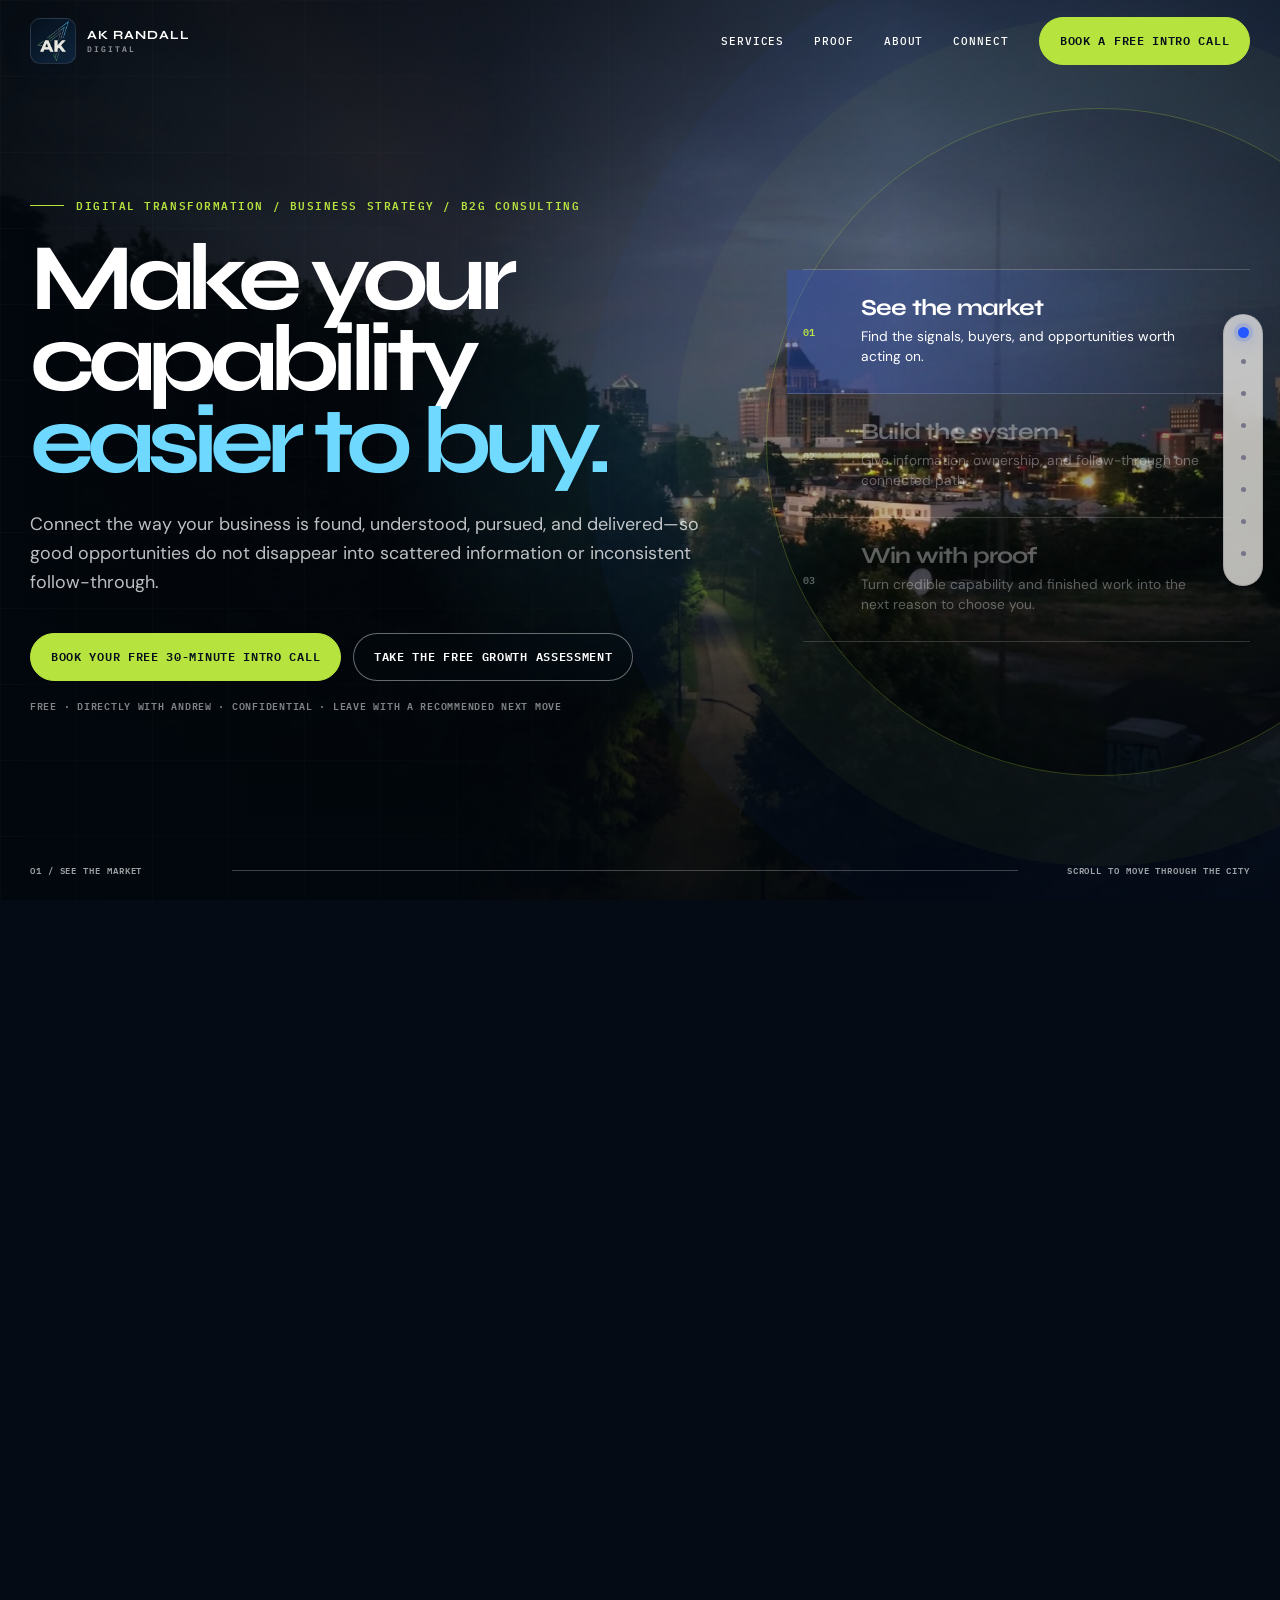
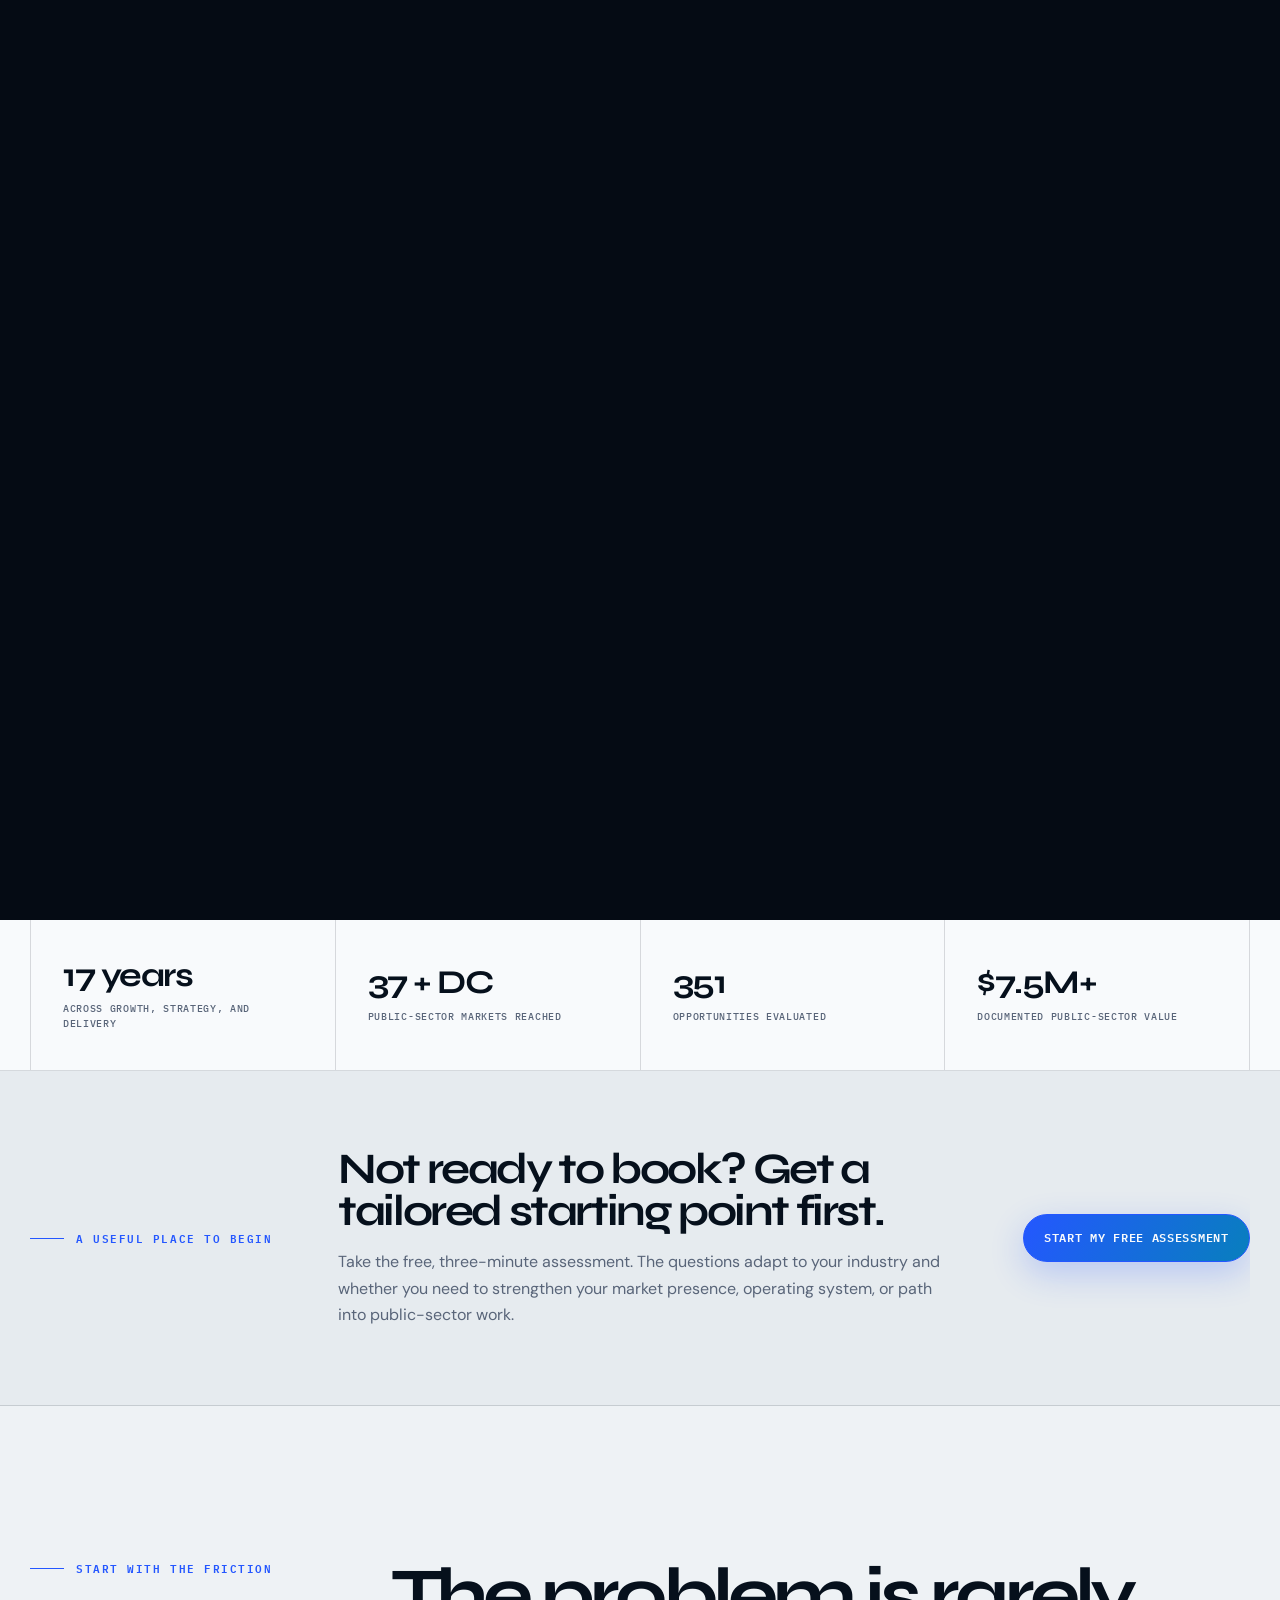
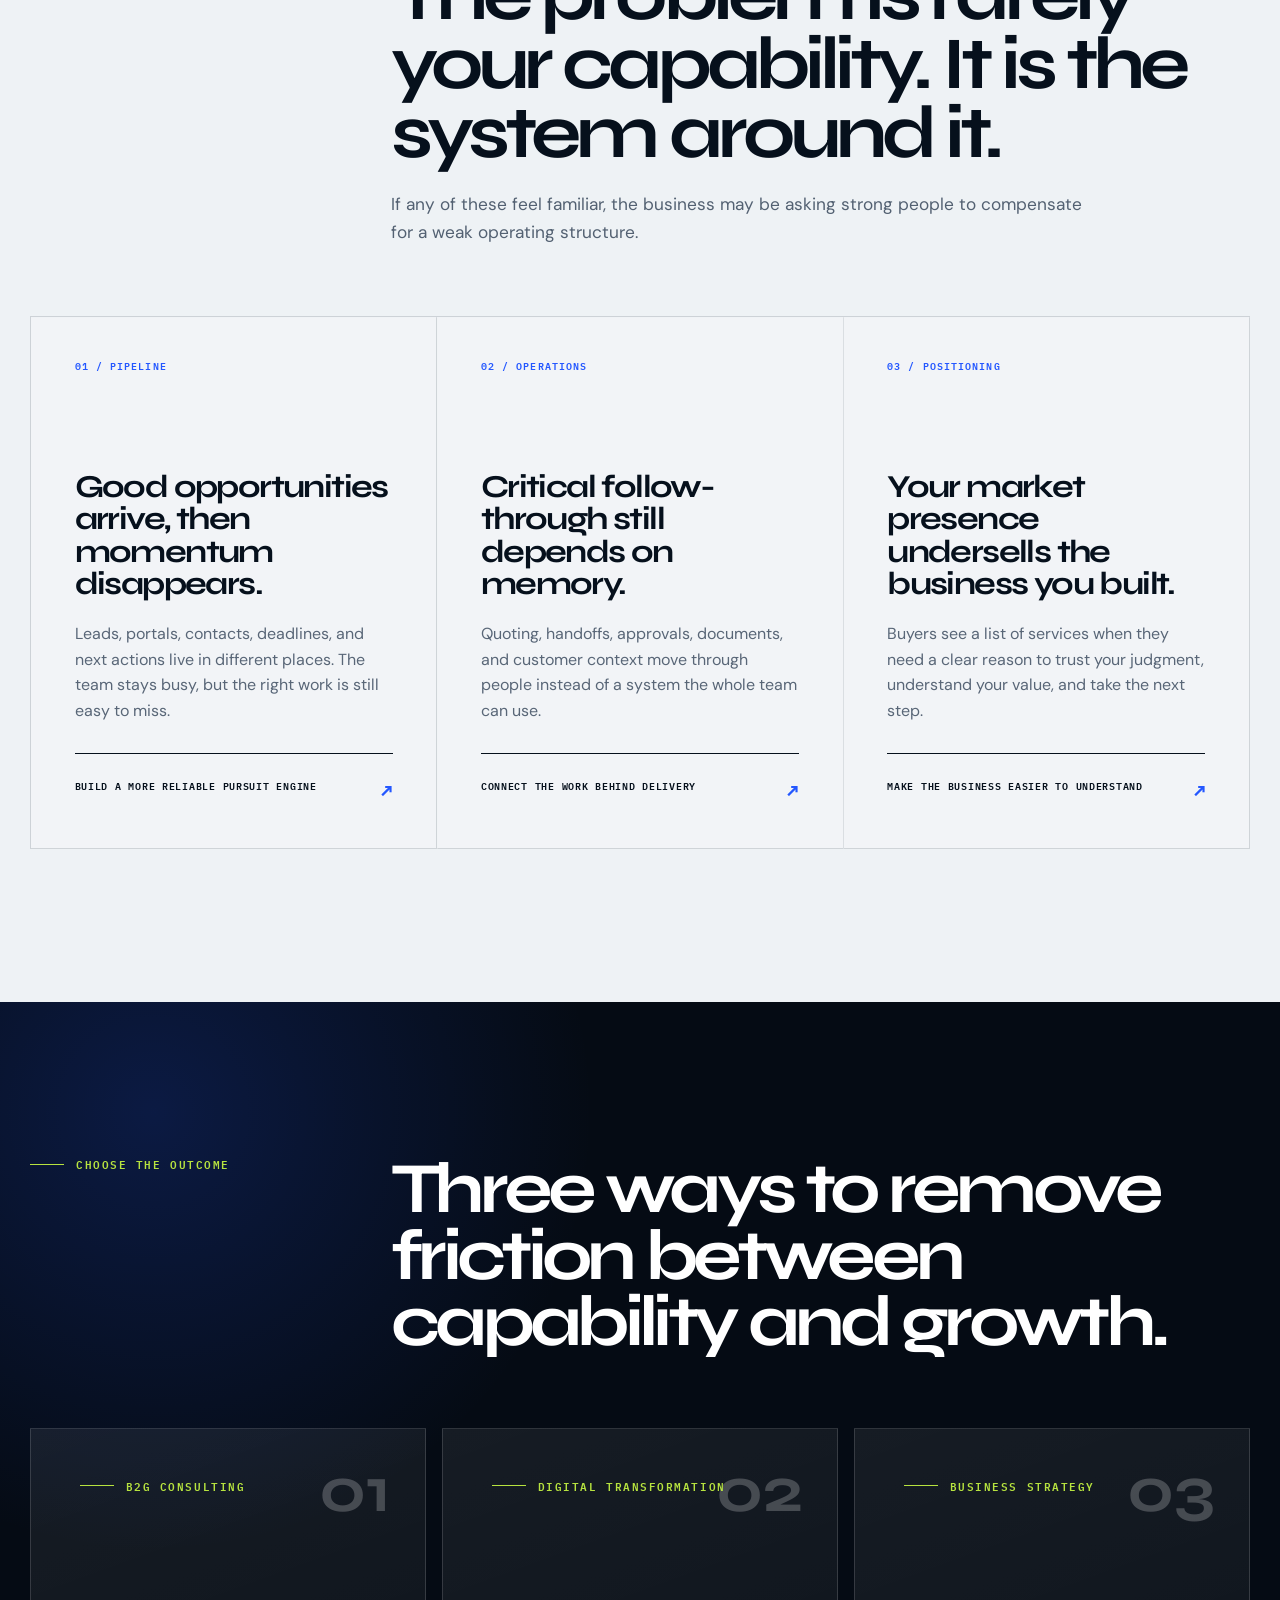
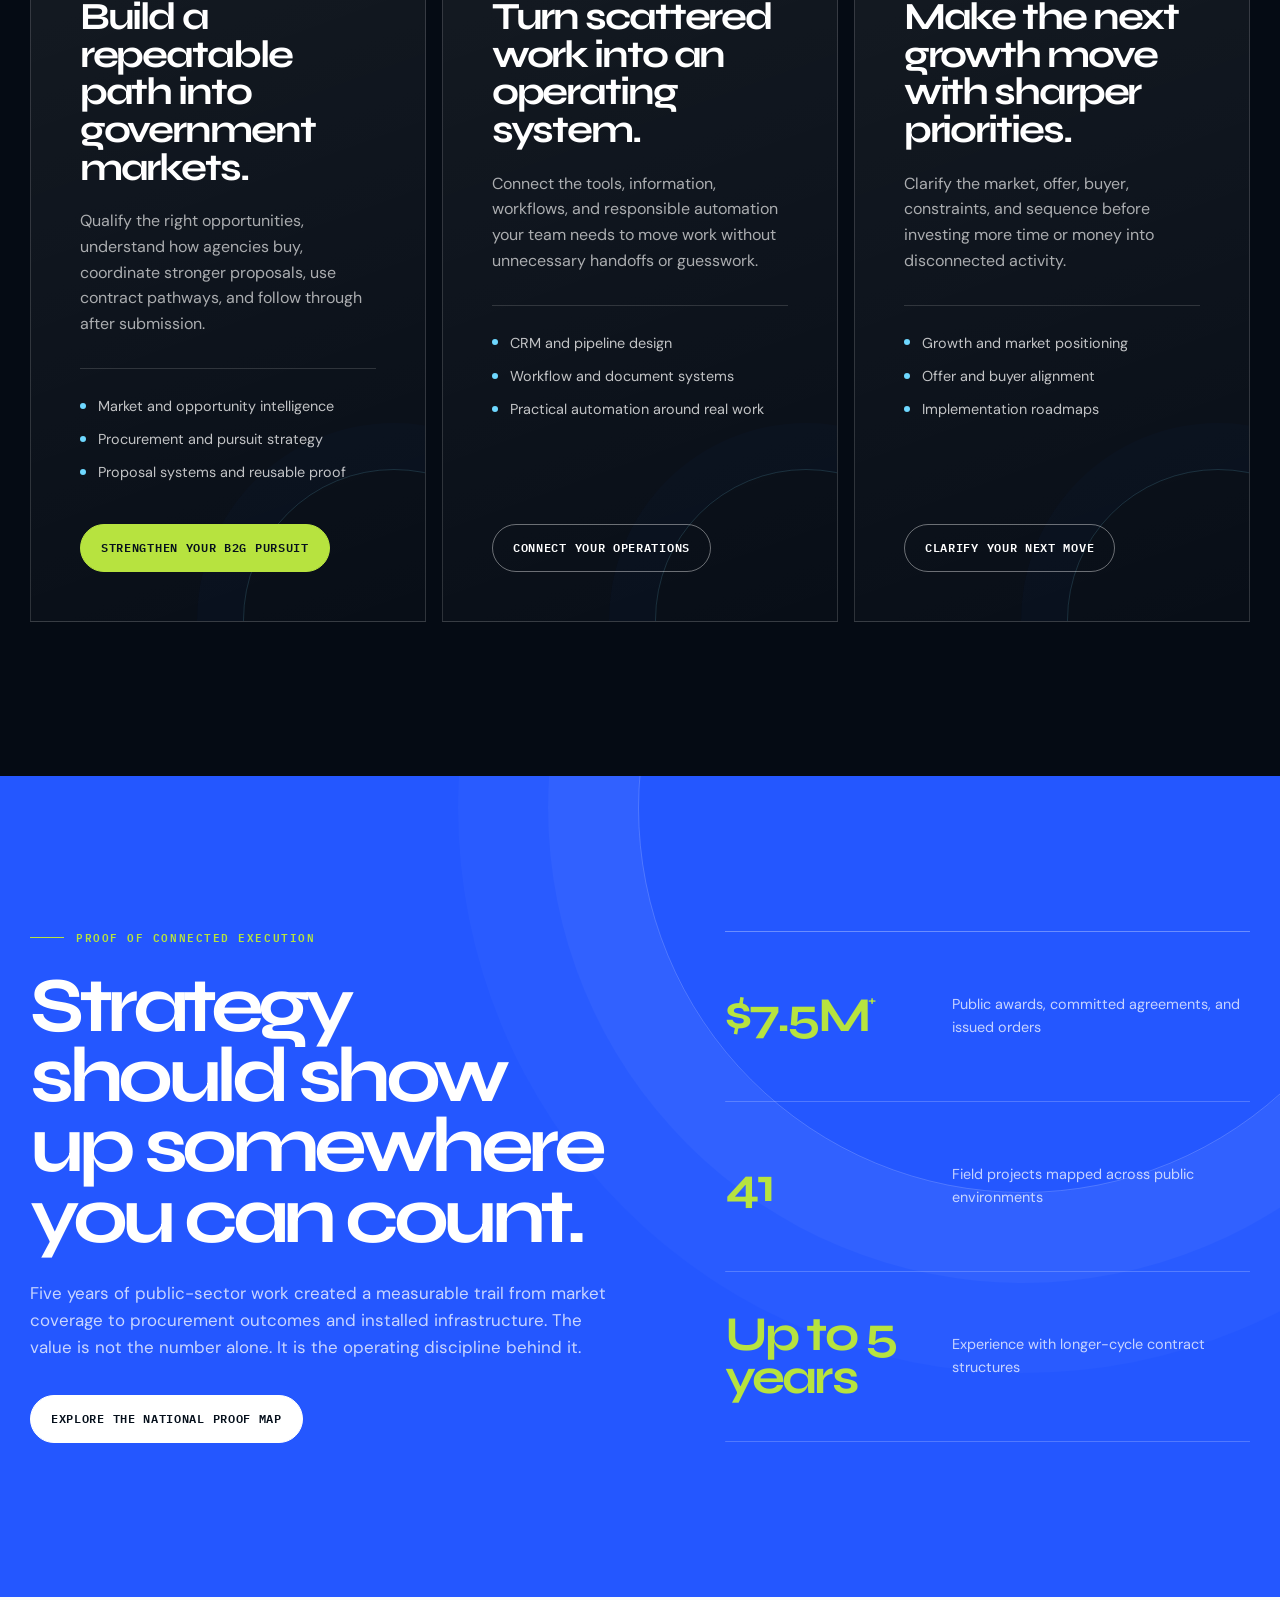
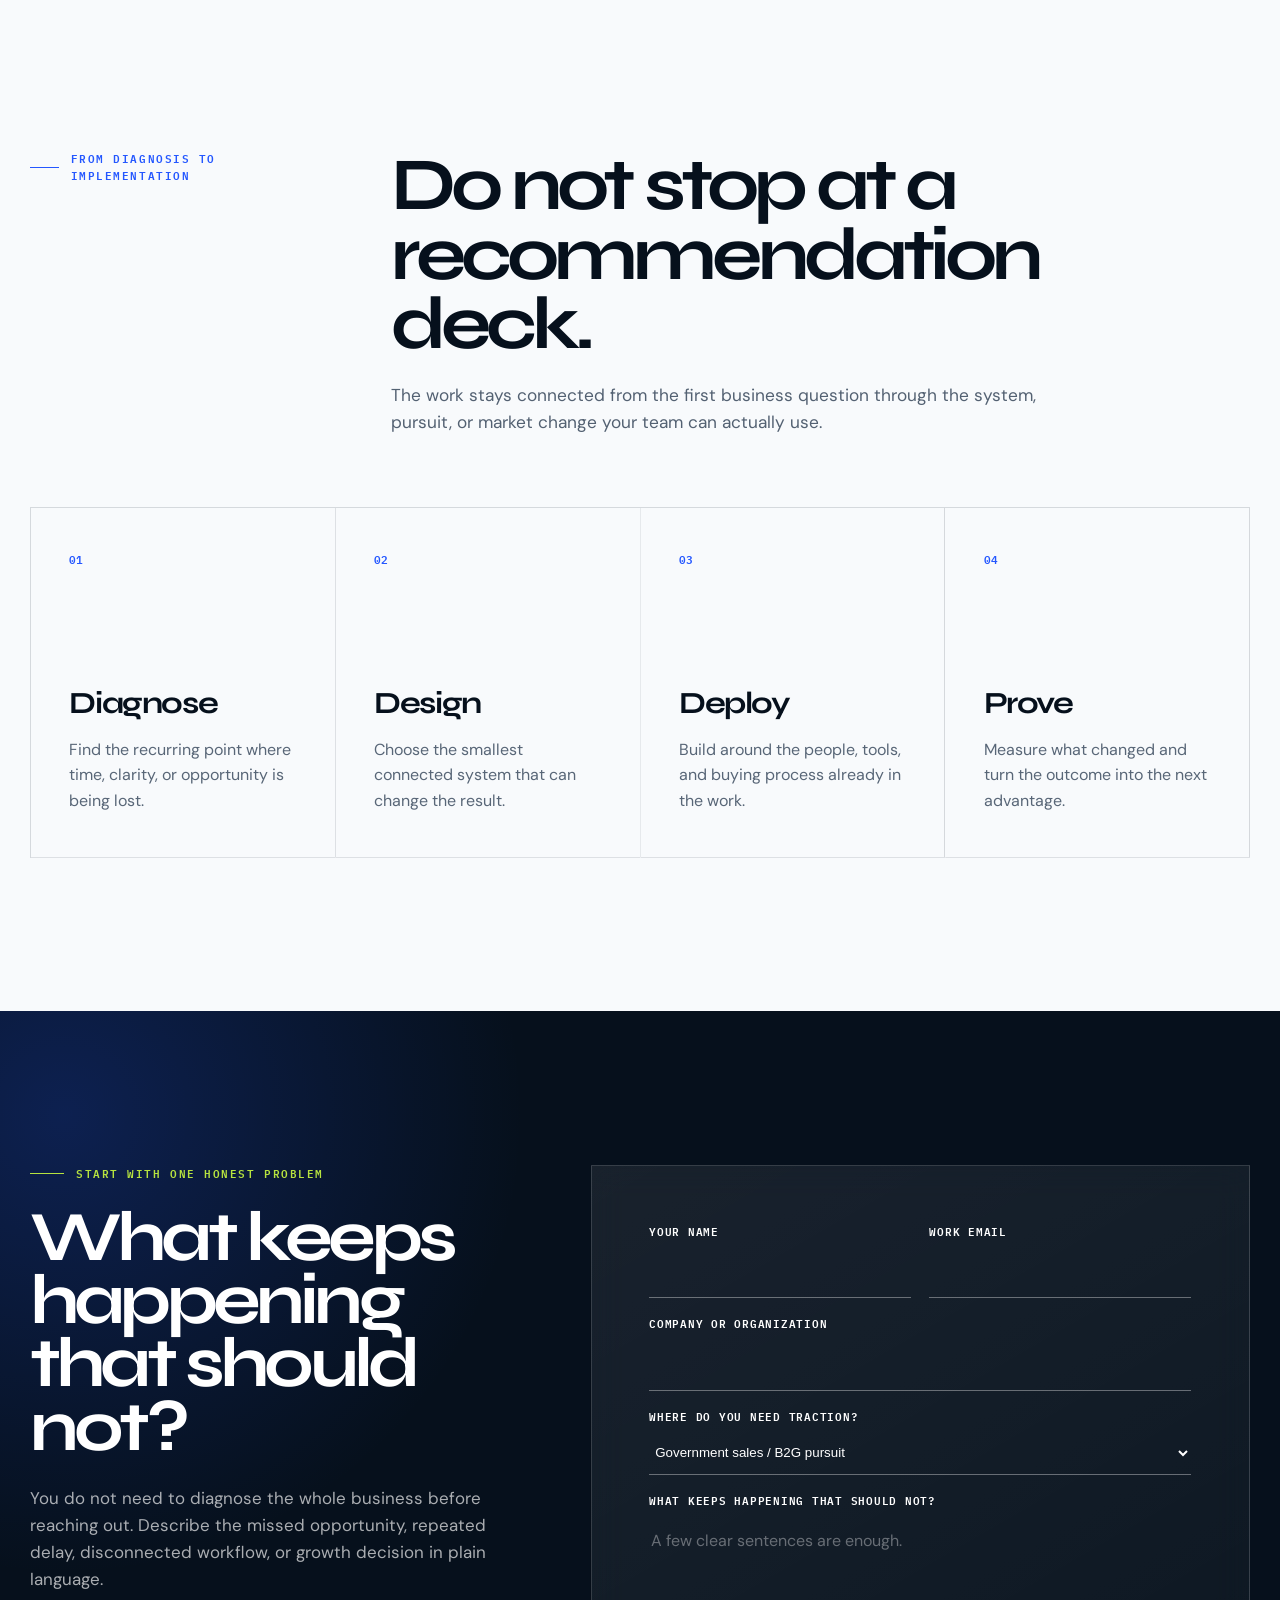
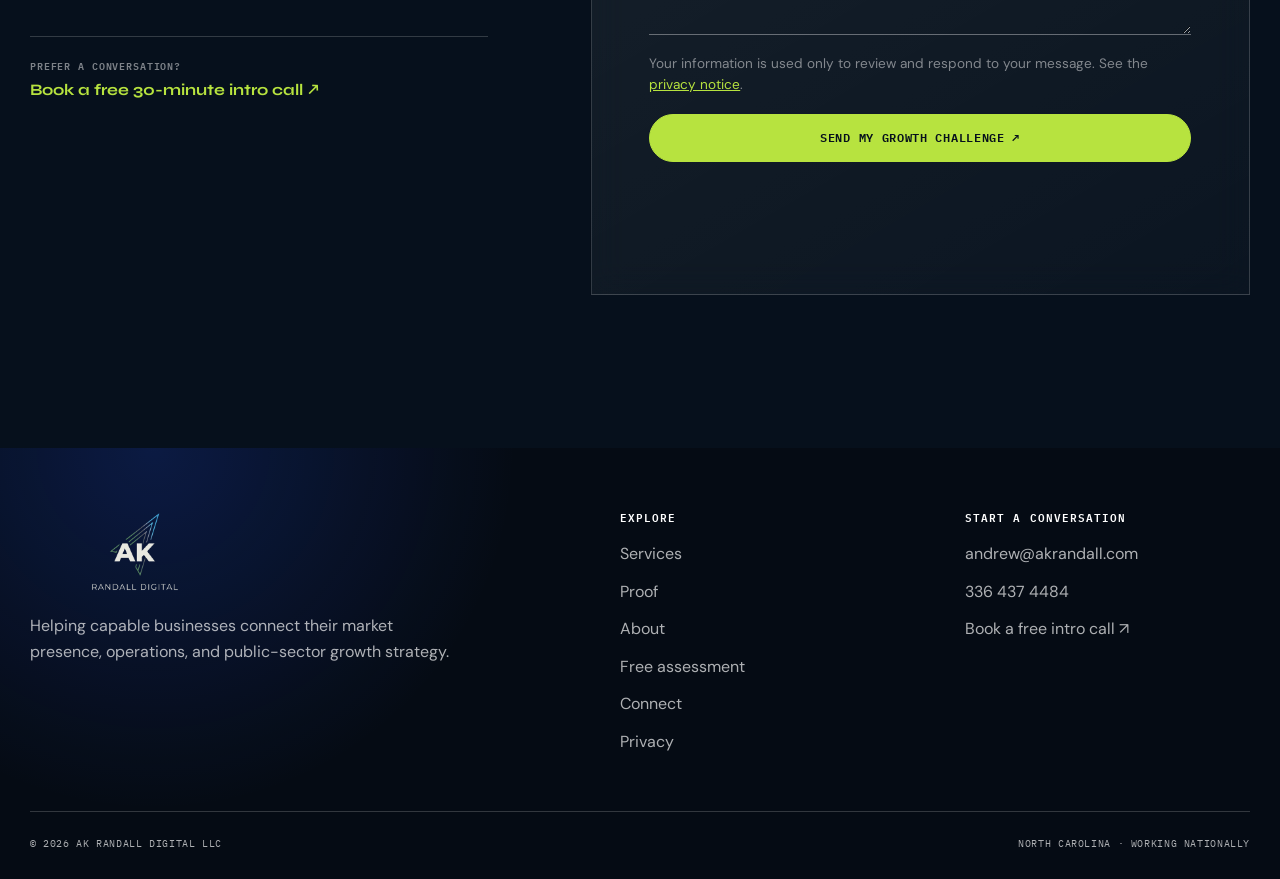
==== index.html @ aa9b0301 "install" ====
<!doctype html>
<html lang="en">
<head>
  <meta charset="utf-8">
  <meta name="viewport" content="width=device-width, initial-scale=1">
  <title>Digital Transformation, Business Strategy &amp; B2G Consulting | AK Randall Digital</title>
  <meta name="description" content="Turn scattered growth activity into a connected system for stronger operations, clearer strategy, and more competitive public-sector pursuits.">
  <meta name="theme-color" content="#050B14">
  <meta property="og:title" content="AK Randall Digital &mdash; Build the system that helps capability win.">
  <meta property="og:description" content="Digital transformation, business strategy, and B2G consulting for capable businesses ready to pursue and deliver with more confidence.">
  <meta property="og:image" content="assets/brand/og-image.png">
  <meta property="og:type" content="website">
  <link rel="icon" href="assets/brand/favicon.ico">
  <link rel="canonical" href="https://akrandall.com/">
  <link rel="stylesheet" href="styles.css?v=20260721f">
  <script src="lead-config.js?v=20260721c"></script>
  <script src="script.js?v=20260721h" defer></script>
  <script type="application/ld+json">{"@context":"https://schema.org","@type":"ProfessionalService","name":"AK Randall Digital","url":"https://akrandall.com/","email":"andrew@akrandall.com","telephone":"+1-336-437-4484","areaServed":"United States","founder":{"@type":"Person","name":"Andrew Randall"},"description":"Digital operating systems, business strategy, and business-to-government consulting for capable small and mid-size organizations."}</script>
</head>
<body class="home-page">
  <a class="skip-link" href="#main">Skip to content</a>
  <header class="site-header">
    <div class="nav-shell">
      <a class="brand" href="index.html" aria-label="AK Randall Digital home"><span class="brand-mark" aria-hidden="true"><img src="akrandall_logo_pack_transparent/logo-mark-512.png" alt="" width="512" height="512"></span><span class="brand-wordmark"><strong>AK Randall</strong><small>Digital</small></span></a>
      <button class="menu-toggle" type="button" aria-expanded="false" aria-controls="site-navigation" aria-label="Open navigation"><span></span></button>
      <nav class="site-nav" id="site-navigation" aria-label="Primary navigation">
        <a href="services.html">Services</a>
        <a href="work.html">Proof</a>
        <a href="about.html">About</a>
        <a href="connect.html">Connect</a>
        <a class="nav-cta" href="connect.html#schedule">Book a free intro call</a>
      </nav>
    </div>
  </header>

  <main id="main">
    <section class="home-scroll-hero" data-scroll-video-section aria-labelledby="home-hero-title">
      <div class="home-scroll-stage">
        <video class="home-scroll-film" data-scroll-video muted playsinline preload="auto" poster="assets/images/home-growth-poster.jpg" tabindex="-1" aria-hidden="true"><source src="assets/video/home-growth.mp4" type="video/mp4"></video>
        <div class="home-scroll-shade" aria-hidden="true"></div>
        <div class="wrap home-scroll-content">
          <div class="home-scroll-copy">
            <p class="eyebrow">Digital transformation / Business strategy / B2G consulting</p>
            <h1 id="home-hero-title">Make your capability <span>easier to buy.</span></h1>
            <p>Connect the way your business is found, understood, pursued, and delivered&mdash;so good opportunities do not disappear into scattered information or inconsistent follow-through.</p>
            <div class="hero-actions">
              <a class="button button--sage" href="connect.html#schedule">Book your free 30-minute intro call</a>
              <a class="button home-button-ghost" href="assessment.html">Take the free growth assessment</a>
            </div>
            <p class="home-hero-trust">Free &middot; Directly with Andrew &middot; Confidential &middot; Leave with a recommended next move</p>
          </div>

          <div class="home-scroll-sequence" aria-label="A connected growth system">
            <article data-scroll-chapter="0" class="is-active"><span>01</span><div><strong>See the market</strong><p>Find the signals, buyers, and opportunities worth acting on.</p></div></article>
            <article data-scroll-chapter="1"><span>02</span><div><strong>Build the system</strong><p>Give information, ownership, and follow-through one connected path.</p></div></article>
            <article data-scroll-chapter="2"><span>03</span><div><strong>Win with proof</strong><p>Turn credible capability and finished work into the next reason to choose you.</p></div></article>
          </div>
        </div>

        <div class="wrap home-scroll-footer" aria-hidden="true">
          <span data-scroll-progress-label>01 / See the market</span>
          <div><i data-scroll-progress></i></div>
          <p>Scroll to move through the city</p>
        </div>
      </div>
    </section>

    <section class="home-proof-bar" aria-label="Selected experience and outcomes">
      <div class="wrap home-proof-grid">
        <div><strong>17 years</strong><span>Across growth, strategy, and delivery</span></div>
        <div><strong>37 + DC</strong><span>Public-sector markets reached</span></div>
        <div><strong>351</strong><span>Opportunities evaluated</span></div>
        <div><strong>$7.5M+</strong><span>Documented public-sector value</span></div>
      </div>
    </section>

    <section class="home-assessment-invite" aria-labelledby="home-assessment-title">
      <div class="wrap home-assessment-invite-grid" data-reveal>
        <p class="eyebrow">A useful place to begin</p>
        <div><h2 id="home-assessment-title">Not ready to book? Get a tailored starting point first.</h2><p>Take the free, three-minute assessment. The questions adapt to your industry and whether you need to strengthen your market presence, operating system, or path into public-sector work.</p></div>
        <a class="button button--blue" href="assessment.html">Start my free assessment</a>
      </div>
    </section>

    <section class="home-diagnostic" id="diagnostic" aria-labelledby="diagnostic-title">
      <div class="wrap">
        <div class="home-section-heading" data-reveal>
          <p class="eyebrow">Start with the friction</p>
          <div><h2 id="diagnostic-title">The problem is rarely your capability. It is the system around it.</h2><p>If any of these feel familiar, the business may be asking strong people to compensate for a weak operating structure.</p></div>
        </div>

        <div class="home-diagnostic-grid">
          <article data-reveal><span>01 / PIPELINE</span><h3>Good opportunities arrive, then momentum disappears.</h3><p>Leads, portals, contacts, deadlines, and next actions live in different places. The team stays busy, but the right work is still easy to miss.</p><a href="services.html#win">Build a more reliable pursuit engine <b aria-hidden="true">&nearr;</b></a></article>
          <article data-reveal><span>02 / OPERATIONS</span><h3>Critical follow-through still depends on memory.</h3><p>Quoting, handoffs, approvals, documents, and customer context move through people instead of a system the whole team can use.</p><a href="services.html#build">Connect the work behind delivery <b aria-hidden="true">&nearr;</b></a></article>
          <article data-reveal><span>03 / POSITIONING</span><h3>Your market presence undersells the business you built.</h3><p>Buyers see a list of services when they need a clear reason to trust your judgment, understand your value, and take the next step.</p><a href="services.html#launch">Make the business easier to understand <b aria-hidden="true">&nearr;</b></a></article>
        </div>
      </div>
    </section>

    <section class="home-paths" aria-labelledby="paths-title">
      <div class="wrap">
        <div class="home-paths-heading" data-reveal>
          <p class="eyebrow">Choose the outcome</p>
          <h2 id="paths-title">Three ways to remove friction between capability and growth.</h2>
        </div>

        <div class="home-paths-grid">
          <article data-reveal>
            <span class="home-path-number">01</span>
            <p class="eyebrow">B2G consulting</p>
            <h3>Build a repeatable path into government markets.</h3>
            <p>Qualify the right opportunities, understand how agencies buy, coordinate stronger proposals, use contract pathways, and follow through after submission.</p>
            <ul><li>Market and opportunity intelligence</li><li>Procurement and pursuit strategy</li><li>Proposal systems and reusable proof</li></ul>
            <a class="button button--sage" href="services.html#win">Strengthen your B2G pursuit</a>
          </article>
          <article data-reveal>
            <span class="home-path-number">02</span>
            <p class="eyebrow">Digital transformation</p>
            <h3>Turn scattered work into an operating system.</h3>
            <p>Connect the tools, information, workflows, and responsible automation your team needs to move work without unnecessary handoffs or guesswork.</p>
            <ul><li>CRM and pipeline design</li><li>Workflow and document systems</li><li>Practical automation around real work</li></ul>
            <a class="button home-path-button" href="services.html#build">Connect your operations</a>
          </article>
          <article data-reveal>
            <span class="home-path-number">03</span>
            <p class="eyebrow">Business strategy</p>
            <h3>Make the next growth move with sharper priorities.</h3>
            <p>Clarify the market, offer, buyer, constraints, and sequence before investing more time or money into disconnected activity.</p>
            <ul><li>Growth and market positioning</li><li>Offer and buyer alignment</li><li>Implementation roadmaps</li></ul>
            <a class="button home-path-button" href="services.html">Clarify your next move</a>
          </article>
        </div>
      </div>
    </section>

    <section class="home-proof-story" aria-labelledby="proof-story-title">
      <div class="wrap home-proof-story-grid">
        <div class="home-proof-story-copy" data-reveal>
          <p class="eyebrow">Proof of connected execution</p>
          <h2 id="proof-story-title">Strategy should show up somewhere you can count.</h2>
          <p>Five years of public-sector work created a measurable trail from market coverage to procurement outcomes and installed infrastructure. The value is not the number alone. It is the operating discipline behind it.</p>
          <a class="button button--light" href="work.html">Explore the national proof map</a>
        </div>
        <div class="home-proof-story-metrics">
          <article data-reveal><strong>$7.5M<sup>+</sup></strong><span>Public awards, committed agreements, and issued orders</span></article>
          <article data-reveal><strong>41</strong><span>Field projects mapped across public environments</span></article>
          <article data-reveal><strong>Up to 5 years</strong><span>Experience with longer-cycle contract structures</span></article>
        </div>
      </div>
    </section>

    <section class="home-method" aria-labelledby="method-title">
      <div class="wrap">
        <div class="home-section-heading" data-reveal>
          <p class="eyebrow">From diagnosis to implementation</p>
          <div><h2 id="method-title">Do not stop at a recommendation deck.</h2><p>The work stays connected from the first business question through the system, pursuit, or market change your team can actually use.</p></div>
        </div>
        <ol class="home-method-grid">
          <li data-reveal><span>01</span><h3>Diagnose</h3><p>Find the recurring point where time, clarity, or opportunity is being lost.</p></li>
          <li data-reveal><span>02</span><h3>Design</h3><p>Choose the smallest connected system that can change the result.</p></li>
          <li data-reveal><span>03</span><h3>Deploy</h3><p>Build around the people, tools, and buying process already in the work.</p></li>
          <li data-reveal><span>04</span><h3>Prove</h3><p>Measure what changed and turn the outcome into the next advantage.</p></li>
        </ol>
      </div>
    </section>

    <section class="home-conversion" id="start" aria-labelledby="home-conversion-title">
      <div class="wrap home-conversion-grid">
        <div class="home-conversion-copy" data-reveal>
          <p class="eyebrow">Start with one honest problem</p>
          <h2 id="home-conversion-title">What keeps happening that should not?</h2>
          <p>You do not need to diagnose the whole business before reaching out. Describe the missed opportunity, repeated delay, disconnected workflow, or growth decision in plain language.</p>
          <div class="home-conversion-choice"><span>Prefer a conversation?</span><a href="connect.html#schedule">Book a free 30-minute intro call <b aria-hidden="true">&nearr;</b></a></div>
        </div>

        <form class="inquiry-form home-inquiry-form" data-inquiry-form data-reveal accept-charset="UTF-8">
          <div class="field"><label for="home-name">Your name</label><input id="home-name" name="name" type="text" autocomplete="name" maxlength="120" required></div>
          <div class="field"><label for="home-email">Work email</label><input id="home-email" name="email" type="email" autocomplete="email" maxlength="180" required></div>
          <div class="field field--full"><label for="home-company">Company or organization</label><input id="home-company" name="company" type="text" autocomplete="organization" maxlength="180"></div>
          <div class="field field--full"><label for="home-focus">Where do you need traction?</label><select id="home-focus" name="focus"><option>Government sales / B2G pursuit</option><option>Digital operations and workflows</option><option>Business strategy</option><option>Strategic website</option><option>AI workflow automation</option><option>Not sure yet</option></select></div>
          <div class="field field--full"><label for="home-message">What keeps happening that should not?</label><textarea id="home-message" name="message" maxlength="4000" required placeholder="A few clear sentences are enough."></textarea></div>
          <div class="form-honeypot" aria-hidden="true"><label for="home-website">Leave this field empty</label><input id="home-website" name="website" type="text" tabindex="-1" autocomplete="off"></div>
          <input type="hidden" name="sourcePage"><input type="hidden" name="referrer"><input type="hidden" name="utmSource"><input type="hidden" name="utmMedium"><input type="hidden" name="utmCampaign"><input type="hidden" name="utmContent"><input type="hidden" name="utmTerm"><input type="hidden" name="submittedAt">
          <p class="form-note">Your information is used only to review and respond to your message. See the <a href="privacy.html">privacy notice</a>.</p>
          <div class="field field--full"><button class="button button--sage" type="submit">Send my growth challenge &nearr;</button></div>
          <p class="form-status" role="status" aria-live="polite"></p>
          <div class="lead-success" data-lead-success hidden><strong>Message received.</strong><p>Andrew will review the context and respond directly.</p><a class="button button--sage" href="connect.html#schedule">Choose a call time</a></div>
        </form>
      </div>
    </section>
  </main>

  <footer class="site-footer"><div class="wrap"><div class="footer-grid"><div class="footer-brand"><img src="assets/brand/logo-header.webp" alt="AK Randall Digital" width="640" height="240"><p>Helping capable businesses connect their market presence, operations, and public-sector growth strategy.</p></div><nav class="footer-links" aria-label="Footer"><strong>Explore</strong><a href="services.html">Services</a><a href="work.html">Proof</a><a href="about.html">About</a><a href="assessment.html">Free assessment</a><a href="connect.html">Connect</a></nav><div class="footer-links"><strong>Start a conversation</strong><a href="mailto:andrew@akrandall.com">andrew@akrandall.com</a><a href="tel:+13364374484">336 437 4484</a><a href="connect.html#schedule">Book a free intro call &nearr;</a></div></div><div class="footer-bottom"><span>&copy; <span data-year></span> AK Randall Digital LLC</span><span>North Carolina &middot; Working nationally</span></div></div></footer>
</body>
</html>
---- styles.css ----
@import url('https://fonts.googleapis.com/css2?family=DM+Sans:opsz,wght@9..40,400;9..40,500;9..40,600&family=IBM+Plex+Mono:wght@400;500;600&family=Syne:wght@600;700;800&display=swap');

:root {
  --paper: #e9edf1;
  --paper-bright: #f8fafc;
  --ink: #06101c;
  --navy: #0a1d3b;
  --blue: #2457ff;
  --sage: #b7e33f;
  --violet: #246fa8;
  --coral: #ff6b2c;
  --cyan: #00b8d4;
  --muted: #596579;
  --line: rgba(6, 16, 28, 0.14);
  --line-light: rgba(255, 255, 255, 0.18);
  --display: 'Syne', sans-serif;
  --body: 'DM Sans', sans-serif;
  --mono: 'IBM Plex Mono', monospace;
  --wrap: min(1220px, calc(100% - 48px));
  --shadow: 0 34px 100px rgba(5, 22, 45, 0.2);
  --electric: linear-gradient(125deg, #091f42 0%, #2457ff 42%, #00a5b8 74%, #ff6b2c 100%);
}

* { box-sizing: border-box; }
html { scroll-behavior: smooth; }
body {
  margin: 0;
  color: var(--ink);
  background: var(--paper);
  font-family: var(--body);
  font-size: 16px;
  line-height: 1.6;
  -webkit-font-smoothing: antialiased;
}
body.has-pointer-ambient::before { content: ''; position: fixed; z-index: 150; inset: 0; pointer-events: none; background: radial-gradient(380px circle at var(--pointer-x,50vw) var(--pointer-y,50vh), rgba(64,214,255,.11), transparent 70%); mix-blend-mode: screen; }
body.nav-open { overflow: hidden; }
img, video { display: block; max-width: 100%; }
a { color: inherit; }
button, input, textarea { font: inherit; }
button { color: inherit; }
::selection { color: var(--ink); background: var(--sage); }

.skip-link {
  position: fixed;
  top: 10px;
  left: 10px;
  z-index: 1000;
  padding: 10px 14px;
  color: white;
  background: var(--ink);
  transform: translateY(-150%);
}
.skip-link:focus { transform: translateY(0); }
:focus-visible { outline: 3px solid var(--sage); outline-offset: 4px; }

.site-header {
  position: fixed;
  inset: 0 0 auto;
  z-index: 100;
  border-bottom: 1px solid transparent;
  transition: background .25s ease, border-color .25s ease, transform .25s ease;
}
.site-header.is-scrolled {
  background: rgba(233, 237, 241, .9);
  border-color: var(--line);
  backdrop-filter: blur(18px);
}
.nav-shell {
  width: var(--wrap);
  height: 82px;
  margin: auto;
  display: flex;
  align-items: center;
  justify-content: space-between;
  gap: 30px;
}
.brand { display: inline-flex; align-items: center; gap: 11px; color: var(--ink); text-decoration: none; }
.brand-mark { display: grid; flex: 0 0 46px; width: 46px; height: 46px; place-items: center; overflow: hidden; border: 1px solid rgba(255,255,255,.12); border-radius: 10px; background: linear-gradient(145deg,#06101c,#0d243d); box-shadow: 0 10px 28px rgba(5,22,45,.2); }
.brand-mark img { width: 40px; height: 40px; object-fit: contain; }
.brand-wordmark { display: grid; gap: 3px; line-height: 1; text-transform: uppercase; }
.brand-wordmark strong { font: 700 .78rem/1 var(--display); letter-spacing: .08em; }
.brand-wordmark small { color: var(--muted); font: 600 .52rem/1 var(--mono); letter-spacing: .24em; }
.site-nav { display: flex; align-items: center; gap: 30px; }
.site-nav > a:not(.nav-cta) {
  position: relative;
  color: var(--ink);
  font: 500 .71rem/1 var(--mono);
  letter-spacing: .08em;
  text-decoration: none;
  text-transform: uppercase;
}
.site-nav > a:not(.nav-cta)::after {
  content: '';
  position: absolute;
  top: calc(100% + 8px);
  left: 0;
  width: 100%;
  height: 2px;
  background: var(--blue);
  transform: scaleX(0);
  transform-origin: right;
  transition: transform .25s ease;
}
.site-nav > a:hover::after,
.site-nav > a[aria-current='page']::after { transform: scaleX(1); transform-origin: left; }
.nav-cta, .button {
  display: inline-flex;
  min-height: 48px;
  align-items: center;
  justify-content: center;
  gap: 10px;
  border: 1px solid var(--ink);
  border-radius: 100px;
  padding: 13px 20px;
  color: var(--paper-bright);
  background: var(--ink);
  font: 600 .72rem/1 var(--mono);
  letter-spacing: .06em;
  text-decoration: none;
  text-transform: uppercase;
  transition: transform .2s ease, color .2s ease, background .2s ease;
}
.button:hover, .nav-cta:hover { transform: translate3d(var(--mag-x,0),calc(var(--mag-y,0) - 2px),0); background: var(--navy); }
.button, .nav-cta { transform: translate3d(var(--mag-x,0),var(--mag-y,0),0); will-change: transform; }
.button--blue { border-color: var(--blue); background: linear-gradient(120deg,var(--blue),#087fbd); box-shadow: 0 12px 34px rgba(36,87,255,.24); }
.button--sage { border-color: var(--sage); color: var(--ink); background: var(--sage); }
.button--ghost { border-color: var(--line); color: var(--ink); background: transparent; }
.button--ghost:hover { color: white; background: var(--ink); }
.button--light { border-color: white; color: var(--ink); background: white; }
.menu-toggle {
  display: none;
  width: 46px;
  height: 46px;
  border: 1px solid var(--line);
  border-radius: 50%;
  background: transparent;
}
.menu-toggle span,
.menu-toggle::before,
.menu-toggle::after {
  content: '';
  display: block;
  width: 18px;
  height: 1px;
  margin: 5px auto;
  background: currentColor;
  transition: transform .2s ease, opacity .2s ease;
}
.menu-toggle[aria-expanded='true'] span { opacity: 0; }
.menu-toggle[aria-expanded='true']::before { transform: translateY(6px) rotate(45deg); }
.menu-toggle[aria-expanded='true']::after { transform: translateY(-6px) rotate(-45deg); }
.menu-toggle[aria-expanded='true'] { color: white; border-color: rgba(255,255,255,.45); }

main { overflow-x: clip; overflow-y: visible; }
.wrap { width: var(--wrap); margin-inline: auto; }
.section { padding: clamp(88px, 10vw, 150px) 0; }
.section--tight { padding: clamp(64px, 7vw, 100px) 0; }
.section--white { background: var(--paper-bright); }
.section--navy { color: white; background: var(--navy); }
.section--ink { color: white; background: var(--ink); }
.section-heading {
  display: grid;
  grid-template-columns: minmax(180px, .65fr) minmax(0, 1.35fr);
  gap: 56px;
  align-items: start;
  margin-bottom: clamp(44px, 6vw, 84px);
}
.eyebrow {
  display: flex;
  align-items: center;
  gap: 12px;
  margin: 0;
  color: var(--blue);
  font: 600 .69rem/1.5 var(--mono);
  letter-spacing: .14em;
  text-transform: uppercase;
}
.eyebrow::before { content: ''; width: 34px; height: 1px; background: currentColor; }
.section--navy .eyebrow, .section--ink .eyebrow { color: var(--sage); }
.display {
  margin: 0;
  font: 700 clamp(2.25rem, 5.1vw, 5.25rem)/.98 var(--display);
  letter-spacing: -.052em;
}
.display--small { font-size: clamp(2rem, 4vw, 4rem); }
.headline {
  margin: 0;
  font: 700 clamp(1.8rem, 3.3vw, 3.45rem)/1.03 var(--display);
  letter-spacing: -.04em;
}
.subhead {
  margin: 0;
  font: 700 clamp(1.3rem, 2vw, 1.8rem)/1.16 var(--display);
  letter-spacing: -.025em;
}
.lead { max-width: 690px; margin: 24px 0 0; color: #354052; font-size: clamp(1.05rem, 1.6vw, 1.28rem); line-height: 1.62; }
.section--navy .lead, .section--ink .lead { color: rgba(255,255,255,.72); }
.micro { font: 500 .68rem/1.5 var(--mono); letter-spacing: .09em; text-transform: uppercase; }
.muted { color: var(--muted); }

.hero {
  position: relative;
  min-height: 800px;
  padding: 96px 0 58px;
  background: var(--paper-bright);
}
.hero::after {
  content: '';
  position: absolute;
  right: 0;
  bottom: 0;
  width: 36%;
  height: 22%;
  background: var(--sage);
  clip-path: polygon(48% 0,100% 0,100% 100%,0 100%);
  opacity: .18;
}
.hero-grid { display: grid; grid-template-columns: minmax(0, 1.18fr) minmax(360px, .82fr); gap: clamp(46px, 6vw, 86px); align-items: center; }
.hero-copy, .hero-media { min-width: 0; }
.hero-copy { position: relative; z-index: 2; }
.hero-title { margin: 22px 0 0; font: 800 clamp(3.2rem, 5.7vw, 5.5rem)/.89 var(--display); letter-spacing: -.067em; }
.hero-title .outline { display: block; color: transparent; -webkit-text-stroke: 1.5px var(--ink); }
.hero-title .accent { color: var(--blue); }
.hero-actions { display: flex; flex-wrap: wrap; gap: 12px; margin-top: 30px; }
.hero-note { max-width: 600px; margin: 26px 0 0; color: #344054; font-size: 1.12rem; }
.hero-trust, .conversion-microcopy { margin: 18px 0 0; color: var(--muted); font: 600 .62rem/1.5 var(--mono); letter-spacing: .07em; text-transform: uppercase; }
.hero-media { position: relative; min-height: 540px; }
.hero-photo {
  position: absolute;
  inset: 0 0 70px 44px;
  overflow: hidden;
  border-radius: 3px;
  background: var(--navy);
  box-shadow: var(--shadow);
}
.hero-photo img { width: 100%; height: 100%; object-fit: cover; filter: saturate(.75) contrast(1.08); }
.hero-photo::after { content: ''; position: absolute; inset: 0; background: linear-gradient(180deg, transparent 45%, rgba(8,12,18,.68)); }
.hero-caption { position: absolute; right: 24px; bottom: 190px; left: 74px; z-index: 2; display: flex; align-items: end; justify-content: space-between; gap: 20px; color: white; }
.hero-caption strong { max-width: 300px; font: 600 1.28rem/1.25 var(--display); }
.hero-coordinate {
  position: absolute;
  right: -28px;
  top: 60px;
  writing-mode: vertical-rl;
  color: var(--muted);
  font: 500 .63rem/1 var(--mono);
  letter-spacing: .12em;
  text-transform: uppercase;
}
.system-card {
  position: absolute;
  z-index: 4;
  right: -18px;
  bottom: 0;
  width: min(340px, 78%);
  padding: 24px;
  color: white;
  background: var(--navy);
  box-shadow: var(--shadow);
}
.system-card-top { display: flex; justify-content: space-between; gap: 16px; margin-bottom: 28px; color: var(--sage); }
.system-lines { display: grid; gap: 9px; }
.system-lines span { display: block; height: 6px; border-radius: 99px; background: rgba(255,255,255,.16); }
.system-lines span:nth-child(1) { width: 86%; }
.system-lines span:nth-child(2) { width: 64%; background: var(--sage); }
.system-lines span:nth-child(3) { width: 74%; }
.system-lines span:nth-child(4) { width: 48%; background: var(--blue); }
.proof-strip { border-block: 1px solid var(--line); background: var(--paper); }
.proof-grid { display: grid; grid-template-columns: repeat(4, 1fr); }
.proof-item { padding: 30px 28px; border-left: 1px solid var(--line); }
.proof-item:last-child { border-right: 1px solid var(--line); }
.proof-item strong { display: block; color: var(--navy); font: 700 clamp(1.65rem, 3vw, 2.65rem)/1 var(--display); letter-spacing: -.04em; }
.proof-item span { display: block; margin-top: 8px; color: var(--muted); font: 500 .64rem/1.45 var(--mono); letter-spacing: .08em; text-transform: uppercase; }
.proof-strip-note { max-width: 920px; margin: 0; padding: 16px 28px 19px; color: #697482; border-left: 1px solid var(--line); font: 500 .62rem/1.65 var(--mono); letter-spacing: .035em; }

.problem-grid, .service-grid, .values-grid { display: grid; grid-template-columns: repeat(3, 1fr); border-top: 1px solid var(--line); border-left: 1px solid var(--line); }
.problem-card, .service-card, .value-card { min-height: 320px; padding: clamp(28px, 3vw, 44px); border-right: 1px solid var(--line); border-bottom: 1px solid var(--line); }
.problem-card { display: flex; flex-direction: column; justify-content: space-between; }
.card-number { color: var(--blue); font: 500 .67rem/1 var(--mono); letter-spacing: .1em; }
.card-link { display: inline-flex; align-items: center; gap: 8px; margin-top: 24px; color: var(--navy); font: 600 .72rem/1.3 var(--mono); letter-spacing: .05em; text-decoration: none; text-transform: uppercase; }
.card-link::after { content: '↗'; transition: transform .2s ease; }
.card-link:hover::after { transform: translate(3px,-3px); }
.problem-card p, .service-card p, .value-card p { color: var(--muted); }
.audience-grid { display: grid; grid-template-columns: 1fr 1fr; gap: 18px; }
.audience-card { position: relative; min-height: 520px; overflow: hidden; padding: clamp(34px, 5vw, 64px); color: white; background: var(--navy); }
.audience-card:nth-child(2) { color: var(--ink); background: var(--sage); }
.audience-card .micro { opacity: .7; }
.audience-card h3 { max-width: 13ch; margin: 120px 0 18px; font: 700 clamp(2rem, 4vw, 4rem)/.98 var(--display); letter-spacing: -.045em; }
.audience-card p { max-width: 500px; }
.audience-arrow { position: absolute; top: 34px; right: 38px; font: 400 2.8rem/1 var(--body); }

.chain { display: grid; grid-template-columns: repeat(4, 1fr); }
.chain-step { position: relative; min-height: 300px; padding: 30px; border-block: 1px solid var(--line-light); border-left: 1px solid var(--line-light); }
.chain-step:last-child { border-right: 1px solid var(--line-light); }
.chain-step::after { content: '→'; position: absolute; top: 28px; right: -14px; z-index: 2; color: var(--sage); font-size: 1.6rem; }
.chain-step:last-child::after { display: none; }
.chain-step h3 { margin: 115px 0 12px; font: 700 1.35rem/1.1 var(--display); }
.chain-step p { color: rgba(255,255,255,.62); font-size: .94rem; }
.chain-step .micro { color: var(--sage); }

.media-feature { display: grid; grid-template-columns: minmax(0, 1.4fr) minmax(320px, .6fr); min-height: 650px; background: var(--ink); }
.media-feature-visual { position: relative; min-height: 580px; overflow: hidden; }
.media-feature-visual video, .media-feature-visual img { width: 100%; height: 100%; object-fit: cover; }
.media-feature-visual::after { content: ''; position: absolute; inset: 0; background: linear-gradient(90deg, transparent 60%, rgba(8,12,18,.65)); pointer-events: none; }
.media-feature-copy { align-self: center; padding: clamp(40px, 6vw, 82px); color: white; }
.media-feature-copy p { color: rgba(255,255,255,.67); }
.media-control { position: absolute; z-index: 3; left: 24px; bottom: 24px; border: 1px solid rgba(255,255,255,.5); border-radius: 100px; padding: 10px 14px; color: white; background: rgba(8,12,18,.6); font: 500 .66rem/1 var(--mono); letter-spacing: .07em; text-transform: uppercase; }

.quote { max-width: 1000px; margin: auto; text-align: center; }
.quote blockquote { margin: 0; font: 700 clamp(2rem, 4.5vw, 4.5rem)/1.02 var(--display); letter-spacing: -.05em; }
.quote blockquote span { color: var(--blue); }
.quote p { margin-top: 24px; color: var(--muted); }

.page-hero { padding: 178px 0 96px; background: var(--paper-bright); border-bottom: 1px solid var(--line); }
.page-hero-grid { display: grid; grid-template-columns: .75fr 1.25fr; gap: 70px; align-items: end; }
.page-index { color: var(--blue); font: 500 .72rem/1 var(--mono); letter-spacing: .12em; }
.page-intro { max-width: 720px; margin-top: 28px; color: #354052; font-size: 1.2rem; }
.service-row { display: grid; grid-template-columns: 170px minmax(0,1fr) minmax(260px,.65fr); gap: 40px; padding: 44px 0; border-top: 1px solid var(--line); align-items: start; }
.service-row:last-child { border-bottom: 1px solid var(--line); }
.service-row h3 { margin: 0; font: 700 clamp(1.5rem, 2.6vw, 2.6rem)/1.06 var(--display); letter-spacing: -.035em; }
.service-row p { margin: 0; color: var(--muted); }
.tier-grid { display: grid; grid-template-columns: repeat(3,1fr); gap: 18px; }
.tier-card { min-height: 400px; padding: 36px; border: 1px solid var(--line); background: var(--paper-bright); }
.tier-card.is-featured { color: white; border-color: var(--navy); background: var(--navy); transform: translateY(-18px); }
.tier-card.is-featured p, .tier-card.is-featured li { color: rgba(255,255,255,.7); }
.tier-card ul { padding: 0; list-style: none; }
.tier-card li { padding: 10px 0; color: var(--muted); border-bottom: 1px solid var(--line); }
.tier-card.is-featured li { border-color: var(--line-light); }

.sr-only { position: absolute !important; width: 1px !important; height: 1px !important; padding: 0 !important; margin: -1px !important; overflow: hidden !important; clip: rect(0,0,0,0) !important; white-space: nowrap !important; border: 0 !important; }

.coverage-section { position: relative; padding: clamp(86px,10vw,154px) 0; color: white; background: #08111f; overflow: hidden; }
.coverage-section::before { content: ''; position: absolute; top: -280px; right: -200px; width: 760px; height: 760px; border-radius: 50%; background: radial-gradient(circle, rgba(34,119,209,.23), transparent 68%); pointer-events: none; }
.coverage-heading { position: relative; z-index: 1; display: grid; grid-template-columns: minmax(0,1.3fr) minmax(280px,.7fr); gap: clamp(40px,8vw,120px); align-items: end; margin-bottom: 64px; }
.coverage-heading .eyebrow { color: var(--sage); }
.coverage-heading .headline { max-width: 900px; margin: 18px 0 0; }
.coverage-heading .lead { margin: 0; color: rgba(255,255,255,.68); }
.coverage-metrics { position: relative; z-index: 2; display: grid; grid-template-columns: repeat(4,1fr); margin-bottom: -1px; border: 1px solid rgba(255,255,255,.14); background: rgba(8,17,31,.82); backdrop-filter: blur(12px); }
.coverage-metrics > div { min-height: 126px; display: grid; align-content: center; gap: 6px; padding: 24px 30px; border-right: 1px solid rgba(255,255,255,.14); }
.coverage-metrics > div:last-child { border-right: 0; }
.coverage-metrics strong { font: 700 clamp(2.15rem,4vw,3.55rem)/.9 var(--display); color: var(--sage); letter-spacing: -.04em; }
.coverage-metrics span { color: rgba(255,255,255,.58); font: 500 .64rem/1.4 var(--mono); letter-spacing: .08em; text-transform: uppercase; }
.coverage-stage { position: relative; z-index: 1; display: grid; grid-template-columns: minmax(0,1fr) 350px; min-height: 690px; border: 1px solid rgba(255,255,255,.14); background: #0c1625; box-shadow: 0 38px 90px rgba(0,0,0,.32); }
.coverage-map-frame { position: relative; min-width: 0; min-height: 690px; overflow: hidden; background: radial-gradient(circle at 40% 40%, #172a45, #08111f 70%); }
.coverage-map-frame::after { content: ''; position: absolute; inset: 0; z-index: 2; box-shadow: inset 0 0 90px rgba(4,9,17,.54); pointer-events: none; }
.coverage-map-kicker { position: absolute; z-index: 5; top: 20px; right: 74px; left: 22px; display: flex; justify-content: space-between; gap: 20px; color: rgba(255,255,255,.72); font: 500 .6rem/1 var(--mono); letter-spacing: .11em; text-transform: uppercase; pointer-events: none; }
.coverage-map-canvas { position: absolute; inset: 0; width: 100%; height: 100%; }
.coverage-map-loader, .coverage-map-fallback { position: absolute; inset: 0; z-index: 4; display: grid; place-content: center; justify-items: center; gap: 16px; text-align: center; background: radial-gradient(circle at 50% 46%, #172a45, #08111f 72%); transition: opacity .45s ease, visibility .45s ease; }
.coverage-map-loader span { width: 34px; height: 34px; border: 1px solid rgba(255,255,255,.24); border-top-color: var(--sage); border-radius: 50%; animation: coverage-spin 1s linear infinite; }
.coverage-map-loader p { margin: 0; color: rgba(255,255,255,.6); font: 500 .62rem/1 var(--mono); letter-spacing: .1em; text-transform: uppercase; }
.map-ready .coverage-map-loader { opacity: 0; visibility: hidden; }
.coverage-map-fallback { display: none; padding: 40px; }
.coverage-map-fallback strong { font: 700 1.7rem/1 var(--display); }
.coverage-map-fallback span { max-width: 300px; color: rgba(255,255,255,.62); }
.map-unavailable .coverage-map-loader { display: none; }
.map-unavailable .coverage-map-fallback { display: grid; }
@keyframes coverage-spin { to { transform: rotate(360deg); } }

.coverage-console { display: flex; flex-direction: column; min-width: 0; border-left: 1px solid rgba(255,255,255,.14); background: #0d1726; }
.coverage-control-block { padding: 30px; border-bottom: 1px solid rgba(255,255,255,.13); }
.coverage-control-block > .micro { margin: 0 0 18px; color: rgba(255,255,255,.5); }
.coverage-year-line { display: flex; align-items: end; justify-content: space-between; gap: 20px; margin-bottom: 26px; }
.coverage-year-line .micro { color: rgba(255,255,255,.5); }
.coverage-year-line output { font: 700 2.55rem/.9 var(--display); letter-spacing: -.04em; color: var(--sage); }
.coverage-range { width: 100%; height: 22px; margin: 0; appearance: none; background: transparent; cursor: ew-resize; }
.coverage-range::-webkit-slider-runnable-track { height: 2px; background: linear-gradient(90deg,var(--sage),rgba(255,255,255,.22)); }
.coverage-range::-webkit-slider-thumb { width: 17px; height: 17px; margin-top: -7px; appearance: none; border: 4px solid #0d1726; border-radius: 50%; background: var(--sage); box-shadow: 0 0 0 1px var(--sage); }
.coverage-range::-moz-range-track { height: 2px; background: rgba(255,255,255,.22); }
.coverage-range::-moz-range-progress { height: 2px; background: var(--sage); }
.coverage-range::-moz-range-thumb { width: 11px; height: 11px; border: 4px solid #0d1726; border-radius: 50%; background: var(--sage); box-shadow: 0 0 0 1px var(--sage); }
.coverage-year-ticks { display: flex; justify-content: space-between; color: rgba(255,255,255,.4); font: 500 .56rem/1 var(--mono); }
.coverage-play { display: flex; align-items: center; gap: 10px; width: 100%; margin-top: 24px; padding: 13px 15px; border: 1px solid rgba(255,255,255,.23); color: white; background: transparent; font: 600 .62rem/1 var(--mono); letter-spacing: .06em; text-transform: uppercase; cursor: pointer; transition: border-color .2s ease, background .2s ease; }
.coverage-play:hover, .coverage-play:focus-visible { border-color: var(--sage); background: rgba(95,197,151,.08); }
.coverage-play i { width: 0; height: 0; border-top: 5px solid transparent; border-bottom: 5px solid transparent; border-left: 8px solid var(--sage); }
.coverage-play.is-playing i { width: 8px; height: 10px; border: 0; border-right: 3px solid var(--sage); border-left: 3px solid var(--sage); }
.coverage-filters { display: grid; grid-template-columns: 1fr 1fr; gap: 8px; }
.coverage-filters button { display: flex; align-items: center; gap: 8px; min-width: 0; padding: 10px; border: 1px solid rgba(255,255,255,.12); color: rgba(255,255,255,.68); background: transparent; font: 500 .58rem/1.25 var(--mono); text-align: left; cursor: pointer; }
.coverage-filters button:hover, .coverage-filters button[aria-pressed='true'] { color: white; border-color: rgba(255,255,255,.42); background: rgba(255,255,255,.07); }
.coverage-filters button > span { flex: 0 0 auto; width: 7px; height: 7px; border-radius: 50%; background: var(--filter-color); box-shadow: 0 0 12px var(--filter-color); }
.coverage-layers { display: grid; grid-template-columns: 1fr 1fr; gap: 7px; }
.coverage-layers button { display: grid; grid-template-columns: 24px 1fr; align-items: center; gap: 8px; min-width: 0; padding: 12px 10px; border: 1px solid rgba(255,255,255,.13); color: rgba(255,255,255,.62); background: transparent; font: 600 .58rem/1 var(--mono); letter-spacing: .04em; text-align: left; text-transform: uppercase; cursor: pointer; transition: color .2s ease, border-color .2s ease, background .2s ease; }
.coverage-layers button > span { color: rgba(255,255,255,.34); font-size: .53rem; }
.coverage-layers button:hover, .coverage-layers button:focus-visible, .coverage-layers button[aria-pressed='true'] { color: white; border-color: rgba(183,227,63,.68); background: linear-gradient(120deg,rgba(36,87,255,.26),rgba(0,184,212,.18)); }
.coverage-layers button[aria-pressed='true'] > span { color: var(--sage); }
.coverage-play:disabled, .coverage-range:disabled { cursor: not-allowed; opacity: .38; }
.map-timeline-disabled .coverage-year-ticks { opacity: .25; }
.coverage-record { margin-top: auto; max-height: 293px; overflow: auto; }
.coverage-record summary { position: sticky; top: 0; z-index: 1; display: flex; justify-content: space-between; gap: 14px; padding: 18px 30px; color: rgba(255,255,255,.76); background: #0d1726; border-top: 1px solid rgba(255,255,255,.13); font: 600 .6rem/1.4 var(--mono); letter-spacing: .06em; text-transform: uppercase; cursor: pointer; list-style: none; }
.coverage-record summary::-webkit-details-marker { display: none; }
.coverage-record[open] summary span:last-child { transform: rotate(45deg); }
.coverage-record ul { display: grid; gap: 0; margin: 0; padding: 0 24px 18px; list-style: none; }
.coverage-record li { display: grid; grid-template-columns: 10px 1fr; gap: 11px; padding: 13px 0; border-top: 1px solid rgba(255,255,255,.09); }
.coverage-list-marker { width: 7px; height: 7px; margin-top: 5px; border-radius: 50%; background: var(--marker-color); }
.coverage-list-copy { display: grid; gap: 3px; min-width: 0; }
.coverage-list-copy strong { color: white; font-size: .76rem; }
.coverage-list-copy > span { color: rgba(255,255,255,.46); font: 500 .55rem/1.45 var(--mono); }
.coverage-key { position: relative; z-index: 1; display: grid; grid-template-columns: repeat(3,1fr); border-right: 1px solid rgba(255,255,255,.14); border-bottom: 1px solid rgba(255,255,255,.14); border-left: 1px solid rgba(255,255,255,.14); }
.coverage-key p { display: grid; grid-template-columns: 30px 1fr; gap: 14px; margin: 0; padding: 24px 28px; color: rgba(255,255,255,.52); font-size: .78rem; border-right: 1px solid rgba(255,255,255,.14); }
.coverage-key p:last-child { border-right: 0; }
.coverage-key strong { display: block; color: rgba(255,255,255,.9); font-size: .78rem; }
.coverage-key-icon { grid-row: span 2; display: block; position: relative; width: 24px; height: 24px; }
.coverage-key-icon--height::before { content: ''; position: absolute; bottom: 2px; left: 8px; width: 8px; height: 20px; background: linear-gradient(var(--sage),rgba(95,197,151,.2)); transform: skewY(-20deg); }
.coverage-key-icon--color { border-radius: 50%; background: conic-gradient(#2277D1 0 20%,#5FC597 20% 40%,#8A70FF 40% 60%,#FFB84D 60% 80%,#FF6B5F 80%); }
.coverage-key-icon--privacy { border: 1px solid rgba(255,255,255,.68); border-radius: 50% 50% 45% 45%; }
.coverage-key-icon--privacy::before { content: ''; position: absolute; top: 7px; left: 7px; width: 8px; height: 6px; border: 1px solid rgba(255,255,255,.68); border-bottom: 0; border-radius: 8px 8px 0 0; }
.coverage-key-icon--privacy::after { content: ''; position: absolute; right: 5px; bottom: 4px; left: 5px; height: 8px; background: rgba(255,255,255,.68); border-radius: 2px; }
.coverage-popup { display: grid; gap: 4px; padding: 4px 1px; color: var(--ink); }
.coverage-popup .micro { color: var(--navy); font-size: .56rem; }
.coverage-popup strong { margin: 4px 0 2px; font: 700 1rem/1.15 var(--display); }
.coverage-popup > span:not(.micro) { color: #536071; font-size: .72rem; }
.coverage-popup > span:last-child { margin-top: 3px; color: #34268b; font: 600 .58rem/1.4 var(--mono); letter-spacing: .04em; text-transform: uppercase; }
.coverage-section .maplibregl-popup-content { border-radius: 0; padding: 14px 18px; box-shadow: 0 18px 40px rgba(0,0,0,.32); }
.coverage-section .maplibregl-popup-close-button { padding: 3px 6px; color: var(--ink); font-size: 18px; }
.coverage-section .maplibregl-ctrl-group { border-radius: 0; background: rgba(8,17,31,.9); }
.coverage-section .maplibregl-ctrl-group button + button { border-top-color: rgba(255,255,255,.13); }
.coverage-section .maplibregl-ctrl button .maplibregl-ctrl-icon { filter: invert(1); }
.coverage-section .maplibregl-ctrl-attrib { color: #263243; background: rgba(255,255,255,.82); }

.value-proof-section { position: relative; overflow: hidden; background: #eef2f5; }
.value-proof-section::before { content: ''; position: absolute; top: -340px; right: -250px; width: 720px; height: 720px; border: 1px solid rgba(36,87,255,.13); border-radius: 50%; box-shadow: 0 0 0 86px rgba(0,184,212,.035), 0 0 0 172px rgba(36,87,255,.025); pointer-events: none; }
.value-proof-heading { position: relative; z-index: 1; }
.value-proof-grid { position: relative; z-index: 1; display: grid; grid-template-columns: minmax(0,1.35fr) minmax(340px,.65fr); border: 1px solid #c9d2db; box-shadow: 0 30px 80px rgba(6,31,58,.1); }
.value-primary { position: relative; min-height: 570px; display: flex; flex-direction: column; justify-content: flex-end; padding: clamp(34px,5vw,72px); overflow: hidden; color: white; background: radial-gradient(circle at 82% 18%,rgba(0,184,212,.2),transparent 28%), linear-gradient(145deg,#050b14,#0a2441 72%,#103d68); }
.value-primary::before { content: ''; position: absolute; inset: 26px; border: 1px solid rgba(255,255,255,.12); pointer-events: none; }
.value-primary::after { content: 'PUBLIC RECORD'; position: absolute; top: 50px; right: 50px; color: rgba(255,255,255,.34); font: 600 .58rem/1 var(--mono); letter-spacing: .18em; writing-mode: vertical-rl; }
.value-primary .micro { position: absolute; top: clamp(44px,5vw,72px); left: clamp(44px,5vw,72px); color: var(--sage); }
.value-number { display: block; margin-bottom: 26px; font: 700 clamp(4.4rem,10vw,8.8rem)/.78 var(--display); letter-spacing: -.075em; }
.value-number sup { margin-left: 3px; color: var(--sage); font-size: .35em; vertical-align: top; }
.value-label { max-width: 650px; margin: 0 0 18px; font: 700 clamp(1.5rem,2.6vw,2.4rem)/1.03 var(--display); letter-spacing: -.04em; }
.value-definition { max-width: 720px; margin: 0; color: rgba(255,255,255,.72); font-size: .98rem; }
.value-caveat { max-width: 720px; margin: 28px 0 0; padding-top: 20px; color: rgba(255,255,255,.52); border-top: 1px solid rgba(255,255,255,.13); font: 500 .62rem/1.65 var(--mono); letter-spacing: .025em; }
.value-secondary-grid { display: grid; grid-template-rows: 1fr 1fr; background: #f9fbfc; }
.value-secondary { display: flex; min-height: 285px; flex-direction: column; justify-content: flex-end; padding: clamp(30px,4vw,50px); border-bottom: 1px solid #c9d2db; }
.value-secondary:last-child { border-bottom: 0; }
.value-secondary .micro { margin-bottom: auto; color: var(--blue); }
.value-secondary .value-number { margin: 38px 0 16px; color: var(--navy); font-size: clamp(3rem,5vw,5.1rem); }
.value-secondary .value-label { margin-bottom: 12px; color: var(--ink); font-size: clamp(1.15rem,1.7vw,1.55rem); }
.value-secondary .value-definition { color: var(--muted); font-size: .88rem; }
.contract-proof { position: relative; z-index: 1; margin-top: clamp(70px,8vw,110px); }
.contract-ledger-header { display: grid; grid-template-columns: minmax(0,1fr) minmax(300px,.6fr); gap: 50px; align-items: end; margin-bottom: 30px; }
.contract-ledger-header .eyebrow { margin-bottom: 15px; }
.contract-ledger-header .subhead { margin: 0; max-width: 700px; font-size: clamp(1.8rem,3vw,3.2rem); }
.contract-ledger-header > p { margin: 0; color: var(--muted); }
.contract-ledger { border-top: 1px solid #aebac5; }
.contract-row { display: grid; grid-template-columns: minmax(180px,.7fr) minmax(330px,1.4fr) minmax(220px,.75fr); gap: clamp(24px,4vw,58px); align-items: center; min-height: 150px; padding: 28px 0; border-bottom: 1px solid #c9d2db; }
.contract-term { display: grid; gap: 9px; }
.contract-term strong { color: var(--blue); font: 700 clamp(1.7rem,2.6vw,2.65rem)/1 var(--display); letter-spacing: -.045em; }
.contract-term span { color: var(--muted); font-size: .76rem; }
.contract-type { display: grid; gap: 13px; }
.contract-type .micro { color: #687585; }
.contract-type strong { color: var(--navy); font: 700 clamp(1.1rem,1.65vw,1.55rem)/1.15 var(--display); letter-spacing: -.025em; }
.contract-note { margin: 0; color: var(--muted); font-size: .82rem; }
.contract-disclosure { max-width: 930px; margin: 26px 0 0; color: #697482; font: 500 .62rem/1.65 var(--mono); letter-spacing: .025em; }

.filter-bar { display: flex; flex-wrap: wrap; gap: 9px; margin-bottom: 34px; }
.filter-button { border: 1px solid var(--line); border-radius: 100px; padding: 11px 16px; background: transparent; font: 500 .67rem/1 var(--mono); letter-spacing: .05em; text-transform: uppercase; cursor: pointer; }
.filter-button[aria-pressed='true'], .filter-button:hover { color: white; border-color: var(--navy); background: var(--navy); }
.case-grid { display: grid; grid-template-columns: repeat(12,1fr); gap: 20px; }
.case-card { grid-column: span 4; min-height: 520px; background: var(--paper-bright); transition: transform .25s ease; }
.case-card:nth-child(1), .case-card:nth-child(5) { grid-column: span 8; }
.case-card:hover { transform: translateY(-5px); }
.case-card[hidden] { display: none; }
.case-media { height: 330px; overflow: hidden; background: #cdd3d6; }
.case-card:nth-child(1) .case-media, .case-card:nth-child(5) .case-media { height: 420px; }
.case-media img { width: 100%; height: 100%; object-fit: cover; transition: transform .7s cubic-bezier(.2,.7,.2,1); }
.case-card:hover img { transform: scale(1.035); }
.case-copy { padding: 26px; }
.case-copy h3 { margin: 7px 0; font: 700 1.45rem/1.1 var(--display); }
.case-copy p { margin: 0; color: var(--muted); font-size: .95rem; }
.evidence-grid { display: grid; grid-template-columns: repeat(4,1fr); border-top: 1px solid var(--line); border-left: 1px solid var(--line); }
.evidence-card { position: relative; display: flex; flex-direction: column; min-height: 420px; padding: clamp(28px,3vw,42px); overflow: hidden; border-right: 1px solid var(--line); border-bottom: 1px solid var(--line); background: linear-gradient(155deg,rgba(255,255,255,.9),rgba(224,233,241,.68)); }
.evidence-card::before { content: ''; position: absolute; right: -92px; bottom: -120px; width: 210px; height: 210px; border: 1px solid rgba(36,87,255,.13); border-radius: 50%; box-shadow: 0 0 0 36px rgba(0,184,212,.035),0 0 0 72px rgba(36,87,255,.02); }
.evidence-card:nth-child(2)::before { border-color: rgba(255,107,44,.2); }
.evidence-card:nth-child(3)::before { border-color: rgba(0,184,212,.24); }
.evidence-card:nth-child(4)::before { border-color: rgba(183,227,63,.4); }
.evidence-card h3 { max-width: 260px; margin: auto 0 18px; font: 700 clamp(1.5rem,2vw,2.05rem)/1.02 var(--display); letter-spacing: -.035em; }
.evidence-card p { position: relative; z-index: 1; margin: 0; color: var(--muted); font-size: .92rem; }
.evidence-card small { margin-top: 28px; color: var(--violet); font: 600 .58rem/1.4 var(--mono); letter-spacing: .08em; text-transform: uppercase; }
.evidence-story .chain-step h3 { max-width: 250px; }
.proof-comparison { display: grid; grid-template-columns: 1fr 1fr; gap: 2px; background: white; }
.compare-panel { position: relative; min-height: 620px; overflow: hidden; }
.compare-panel img { width: 100%; height: 100%; object-fit: cover; }
.compare-label { position: absolute; left: 24px; bottom: 24px; padding: 9px 12px; color: white; background: var(--ink); }

.bio-grid { display: grid; grid-template-columns: minmax(320px,.8fr) minmax(0,1.2fr); gap: clamp(50px,8vw,110px); align-items: start; }
.bio-photo { position: sticky; top: 118px; }
.bio-photo img { width: 100%; max-height: 680px; object-fit: cover; filter: saturate(.78); }
.bio-photo figcaption { margin-top: 14px; color: var(--muted); }
.bio-copy h2 { margin-bottom: 26px; }
.bio-copy p { max-width: 720px; color: #354052; font-size: 1.05rem; }
.timeline { margin-top: 54px; border-top: 1px solid var(--line); }
.timeline-item { display: grid; grid-template-columns: 110px 1fr; gap: 28px; padding: 26px 0; border-bottom: 1px solid var(--line); }
.timeline-item strong { font: 600 .68rem/1.5 var(--mono); letter-spacing: .08em; text-transform: uppercase; }
.timeline-item p { margin: 0; }
.recognition-grid { display: grid; grid-template-columns: 1.2fr .8fr .8fr; gap: 18px; }
.recognition-card { min-height: 430px; overflow: hidden; background: var(--paper-bright); }
.recognition-card img { width: 100%; height: 290px; object-fit: cover; }
.recognition-card div { padding: 24px; }

.contact-grid { display: grid; grid-template-columns: .75fr 1.25fr; gap: clamp(50px,8vw,120px); }
.contact-details { display: grid; align-content: start; gap: 24px; }
.contact-detail { padding-top: 20px; border-top: 1px solid var(--line); }
.contact-detail a { display: block; margin-top: 8px; color: var(--navy); font: 700 1.2rem/1.3 var(--display); text-decoration: none; }
.inquiry-form { display: grid; grid-template-columns: 1fr 1fr; gap: 18px; padding: clamp(30px,5vw,58px); background: var(--paper-bright); border: 1px solid var(--line); }
.field { display: grid; gap: 8px; }
.field--full { grid-column: 1/-1; }
.field label { font: 600 .67rem/1.3 var(--mono); letter-spacing: .07em; text-transform: uppercase; }
.field input, .field textarea, .field select { width: 100%; border: 0; border-bottom: 1px solid #9ba3af; padding: 13px 2px; color: var(--ink); background: transparent; }
.field textarea { min-height: 120px; resize: vertical; }
.form-note { grid-column: 1/-1; margin: 0; color: var(--muted); font-size: .85rem; }
.form-status { grid-column: 1/-1; min-height: 24px; color: var(--navy); }
.form-status[data-state='working'] { color: var(--blue); }
.form-status[data-state='success'] { color: #17683f; }
.form-status[data-state='fallback'] { color: #9a4d16; }
.form-honeypot { position: absolute; width: 1px; height: 1px; overflow: hidden; clip-path: inset(50%); white-space: nowrap; }
.inquiry-form button:disabled { cursor: wait; opacity: .65; }
.inquiry-form.is-complete > :not(.lead-success) { display: none; }
.lead-success { grid-column: 1/-1; min-height: 330px; align-content: center; padding: clamp(20px,4vw,54px); border: 1px solid rgba(36,87,255,.2); background: radial-gradient(circle at 84% 10%,rgba(0,184,212,.18),transparent 28%),var(--paper-bright); }
.lead-success[hidden] { display: none; }
.lead-success .subhead { margin-top: 16px; font-size: clamp(1.8rem,3vw,2.8rem); }
.lead-success p { max-width: 520px; margin: 18px 0 26px; }
.form-note a { color: var(--blue); }

.booking-section { scroll-margin-top: 80px; }
.booking-grid { display: grid; grid-template-columns: minmax(300px,.7fr) minmax(520px,1.3fr); gap: clamp(42px,7vw,100px); align-items: start; }
.booking-copy { position: sticky; top: 128px; }
.booking-copy .headline { margin-top: 22px; }
.booking-copy .lead { margin-top: 24px; }
.booking-facts { display: flex; flex-wrap: wrap; gap: 8px; margin: 30px 0 0; }
.booking-facts span { padding: 9px 12px; border: 1px solid rgba(255,255,255,.2); border-radius: 99px; color: rgba(255,255,255,.78); font: 600 .58rem/1 var(--mono); letter-spacing: .06em; text-transform: uppercase; }
.booking-note { margin: 24px 0; color: rgba(255,255,255,.58); font-size: .9rem; }
.booking-frame { min-height: 760px; overflow: hidden; border: 1px solid rgba(255,255,255,.18); border-radius: 18px; background: white; box-shadow: 0 34px 100px rgba(0,0,0,.28); }
.booking-frame iframe { display: block; width: 100%; min-height: 760px; border: 0; background: white; }

.faq-grid { display: grid; grid-template-columns: minmax(280px,.8fr) minmax(420px,1.2fr); gap: clamp(50px,8vw,120px); align-items: start; }
.faq-list { border-top: 1px solid var(--line); }
.faq-item { border-bottom: 1px solid var(--line); }
.faq-item summary { position: relative; padding: 24px 48px 24px 0; cursor: pointer; font: 700 1.05rem/1.35 var(--display); list-style: none; }
.faq-item summary::-webkit-details-marker { display: none; }
.faq-item summary::after { content: '+'; position: absolute; top: 20px; right: 4px; color: var(--blue); font: 500 1.45rem/1 var(--mono); }
.faq-item[open] summary::after { content: '−'; }
.faq-item p { max-width: 680px; margin: -4px 48px 26px 0; color: var(--muted); }

.privacy-grid { display: grid; grid-template-columns: 1fr 1fr; border-top: 1px solid var(--line); border-left: 1px solid var(--line); }
.privacy-grid article { min-height: 300px; padding: clamp(28px,4vw,52px); border-right: 1px solid var(--line); border-bottom: 1px solid var(--line); }
.privacy-grid .subhead { margin-top: 24px; }
.privacy-grid p { color: var(--muted); }
.privacy-grid a { color: var(--blue); }

.mobile-booking-bar { display: none; }

.cta-band { padding: clamp(72px,9vw,130px) 0; color: white; background: var(--navy); }
.cta-grid { display: grid; grid-template-columns: 1.25fr .75fr; gap: 60px; align-items: end; }
.cta-grid .button { justify-self: end; }

.site-footer { padding: 64px 0 28px; color: rgba(255,255,255,.68); background: var(--ink); }
.footer-grid { display: grid; grid-template-columns: 1.3fr .7fr .7fr; gap: 60px; padding-bottom: 56px; }
.footer-brand > img { width: 210px; height: auto; content: url('akrandall_logo_pack_transparent/logo-header-640x240.webp'); filter: none; }
.brand--footer { color: white; }
.brand--footer .brand-mark { width: 54px; height: 54px; flex-basis: 54px; border-color: rgba(255,255,255,.18); box-shadow: 0 16px 40px rgba(0,0,0,.28); }
.brand--footer .brand-mark img { width: 48px; height: 48px; }
.brand--footer .brand-wordmark strong { font-size: .9rem; }
.brand--footer .brand-wordmark small { color: rgba(255,255,255,.6); }
.footer-brand p { max-width: 420px; margin-top: 22px; }
.footer-links { display: grid; align-content: start; gap: 12px; }
.footer-links strong { margin-bottom: 6px; color: white; font: 600 .68rem/1 var(--mono); letter-spacing: .1em; text-transform: uppercase; }
.footer-links a { text-decoration: none; }
.footer-links a:hover { color: var(--sage); }
.footer-bottom { display: flex; justify-content: space-between; gap: 30px; padding-top: 24px; border-top: 1px solid var(--line-light); font: 400 .65rem/1.5 var(--mono); letter-spacing: .06em; text-transform: uppercase; }

/* Electric civic art direction + cinematic interaction layer */
@view-transition { navigation: auto; }
::view-transition-old(root) { animation: page-out .26s ease both; }
::view-transition-new(root) { animation: page-in .54s cubic-bezier(.16,1,.3,1) both; }
@keyframes page-out { to { opacity: 0; filter: blur(5px); transform: scale(.992); } }
@keyframes page-in { from { opacity: 0; filter: blur(8px); transform: translateY(14px); } }

.scroll-progress { position: fixed; z-index: 220; inset: 0 0 auto; height: 3px; transform: scaleX(var(--scroll-progress,0)); transform-origin: left; background: var(--electric); box-shadow: 0 0 18px rgba(36,87,255,.55); pointer-events: none; }
.chapter-rail { position: fixed; z-index: 80; top: 50%; right: 17px; display: grid; gap: 10px; padding: 12px 8px; transform: translateY(-50%); border: 1px solid rgba(7,7,19,.11); border-radius: 99px; background: rgba(255,253,247,.72); backdrop-filter: blur(14px); }
.chapter-rail button { display: grid; place-items: center; width: 22px; height: 22px; padding: 0; border: 0; border-radius: 50%; color: transparent; background: transparent; cursor: pointer; }
.chapter-rail button::before { content: ''; width: 5px; height: 5px; border-radius: 50%; background: #77758a; transition: width .25s ease, height .25s ease, background .25s ease, box-shadow .25s ease; }
.chapter-rail button.is-active::before { width: 11px; height: 11px; background: var(--blue); box-shadow: 0 0 0 4px rgba(36,87,255,.14), 0 0 18px rgba(36,87,255,.5); }

.hero { isolation: isolate; background: radial-gradient(circle at 78% 20%,rgba(0,184,212,.16),transparent 31%), radial-gradient(circle at 12% 100%,rgba(183,227,63,.2),transparent 33%), var(--paper-bright); }
.hero::before { content: ''; position: absolute; z-index: -1; top: 16%; left: -8%; width: 38vw; height: 38vw; border: 1px solid rgba(36,87,255,.14); border-radius: 50%; box-shadow: 0 0 0 70px rgba(36,87,255,.03), 0 0 0 140px rgba(0,184,212,.02); }
.hero::after { background: linear-gradient(135deg,var(--sage),var(--cyan) 48%,var(--blue)); opacity: .25; }
.hero-title .outline { -webkit-text-stroke-color: var(--blue); }
.hero-title .accent, .quote blockquote span { color: transparent; background: var(--electric); background-clip: text; -webkit-background-clip: text; }
.hero-photo { z-index: 2; border: 1px solid rgba(255,255,255,.18); box-shadow: 0 34px 110px rgba(5,30,62,.3); transform: translate3d(0,var(--hero-shift,0),0); }
.hero-photo img, .case-media img, .compare-panel img, .recognition-card img, .bio-photo img, .media-feature-visual video { transform: scale(1.06) translate3d(0,var(--parallax-y,0),0); will-change: transform; }
.hero-photo img { filter: saturate(1.05) contrast(1.12); }
.hero-photo::after { background: linear-gradient(180deg,rgba(8,30,58,.04) 25%,rgba(4,12,22,.8)); }
.hero-caption { z-index: 5; }
.signal-field { position: absolute; z-index: 4; inset: -34px -42px 34px -16px; width: calc(100% + 58px); height: calc(100% - 4px); pointer-events: none; mix-blend-mode: screen; opacity: .88; }
.system-card { z-index: 6; overflow: hidden; border: 1px solid rgba(255,255,255,.22); background: linear-gradient(145deg,#07182c 0%,#0d3971 58%,#2457ff 100%); box-shadow: 0 28px 90px rgba(6,35,72,.42); transform: perspective(1000px) rotateX(var(--tilt-x,0)) rotateY(var(--tilt-y,0)); transform-style: preserve-3d; }
.system-card::before { content: ''; position: absolute; width: 170px; height: 170px; top: -100px; right: -40px; border-radius: 50%; background: var(--coral); filter: blur(40px); opacity: .38; }
.system-card-top { color: var(--sage); }
.system-lines span:nth-child(4) { background: var(--coral); }
.scroll-cue { position: absolute; z-index: 8; bottom: 24px; left: max(24px,calc((100vw - min(1220px,calc(100vw - 48px))) / 2)); display: flex; align-items: center; gap: 14px; color: #525166; font: 600 .6rem/1 var(--mono); letter-spacing: .1em; text-decoration: none; text-transform: uppercase; }
.scroll-cue i { position: relative; display: block; width: 62px; height: 1px; overflow: hidden; background: rgba(7,7,19,.18); }
.scroll-cue i::after { content: ''; position: absolute; inset: 0; background: var(--electric); transform: translateX(-100%); animation: scroll-cue 2.2s cubic-bezier(.65,0,.35,1) infinite; }
@keyframes scroll-cue { 55%,100% { transform: translateX(100%); } }

.proof-strip { background: linear-gradient(90deg,#e5eaee,#f8fafc); }
.proof-item { position: relative; overflow: hidden; transition: color .3s ease, background .3s ease; }
.proof-item::before { content: ''; position: absolute; inset: 0 0 auto; height: 3px; background: var(--item-color,var(--blue)); transform: scaleX(.24); transform-origin: left; transition: transform .45s cubic-bezier(.16,1,.3,1); }
.proof-item:nth-child(2) { --item-color: var(--violet); }
.proof-item:nth-child(3) { --item-color: var(--coral); }
.proof-item:nth-child(4) { --item-color: var(--sage); }
.proof-item:hover::before { transform: scaleX(1); }
.proof-item strong { color: var(--item-color,var(--blue)); }

.section--navy { background: radial-gradient(circle at 85% 10%,rgba(0,184,212,.18),transparent 30%), linear-gradient(135deg,#061426,#0b315f 60%,#145aa5); }
.section--ink { background: radial-gradient(circle at 10% 10%,rgba(36,87,255,.18),transparent 28%), radial-gradient(circle at 85% 86%,rgba(0,184,212,.1),transparent 26%), #050b14; }
.section--navy .eyebrow, .section--ink .eyebrow { color: var(--sage); }
.problem-card, .service-card, .value-card, .service-row { position: relative; transition: background .32s ease, color .32s ease, transform .4s cubic-bezier(.16,1,.3,1); }
.problem-card::before, .service-card::before, .value-card::before { content: ''; position: absolute; inset: 0; opacity: 0; background: linear-gradient(145deg,rgba(36,87,255,.09),rgba(0,184,212,.05),rgba(255,107,44,.07)); transition: opacity .35s ease; pointer-events: none; }
.problem-card:hover::before, .service-card:hover::before, .value-card:hover::before { opacity: 1; }
.problem-card:hover, .service-card:hover, .value-card:hover { transform: translateY(-5px); }
.card-number, .page-index { color: var(--blue); }
.card-link { color: var(--blue); }
.audience-card { isolation: isolate; background: radial-gradient(circle at 82% 14%,rgba(0,184,212,.38),transparent 26%), linear-gradient(145deg,#071a31,#2457ff 72%); transform: perspective(1100px) rotateX(var(--tilt-x,0)) rotateY(var(--tilt-y,0)); transform-style: preserve-3d; }
.audience-card:nth-child(2) { color: var(--ink); background: radial-gradient(circle at 84% 12%,rgba(255,107,44,.34),transparent 25%), linear-gradient(145deg,#d3ee68,var(--sage) 62%,#62d9af); }
.audience-card::after { content: ''; position: absolute; z-index: -1; width: 320px; height: 320px; right: -130px; bottom: -160px; border: 1px solid currentColor; border-radius: 50%; opacity: .18; box-shadow: 0 0 0 55px currentColor; }
.audience-card > *:not(.tilt-glare) { transform: translateZ(24px); }

.story-chain { --story-progress: 0; --story-position: 0%; position: relative; }
.story-chain::before { content: ''; position: absolute; inset: 0; pointer-events: none; background: radial-gradient(ellipse 28% 44% at var(--story-position) 46%,rgba(36,87,255,.24),rgba(0,184,212,.1) 38%,transparent 76%); opacity: .8; }
.story-chain .chain-step { opacity: .35; transition: opacity .5s ease, background .5s ease, transform .5s cubic-bezier(.16,1,.3,1); }
.story-chain .chain-step.is-past { opacity: .7; }
.story-chain .chain-step.is-active { opacity: 1; background: linear-gradient(160deg,rgba(36,87,255,.2),rgba(0,184,212,.1)); transform: translateY(-8px); }
.story-chain .chain-step.is-active .micro { color: var(--sage); text-shadow: 0 0 18px rgba(183,227,63,.45); }
.chain-step::after { color: var(--coral); }
.chain-step .micro { color: var(--sage); }

.media-feature { background: linear-gradient(145deg,#050b14,#0a2b54); box-shadow: 0 40px 120px rgba(5,30,62,.22); }
.media-feature-visual::after { background: linear-gradient(90deg,rgba(36,87,255,.04) 30%,rgba(5,11,20,.84)); }
.page-hero { position: relative; isolation: isolate; background: radial-gradient(circle at 80% 16%,rgba(36,87,255,.15),transparent 29%), radial-gradient(circle at 10% 100%,rgba(0,184,212,.11),transparent 26%), var(--paper-bright); }
.page-hero::after { content: ''; position: absolute; z-index: -1; right: -6vw; bottom: -20vw; width: 44vw; height: 44vw; border: 1px solid rgba(36,87,255,.14); border-radius: 50%; box-shadow: 0 0 0 70px rgba(0,184,212,.025); }
.page-hero .display { background: linear-gradient(110deg,var(--ink) 20%,#0b315f 55%,var(--blue)); background-clip: text; -webkit-background-clip: text; color: transparent; }
.tier-card { position: relative; overflow: hidden; }
.tier-card.is-featured { border-color: var(--blue); background: linear-gradient(145deg,#07192e,#0c3971 60%,#2457ff); box-shadow: 0 28px 80px rgba(6,47,96,.28); }
.filter-button[aria-pressed='true'], .filter-button:hover { border-color: transparent; background: linear-gradient(120deg,var(--blue),var(--cyan)); }
.case-card, .recognition-card, .tier-card { position: relative; transform: perspective(1200px) rotateX(var(--tilt-x,0)) rotateY(var(--tilt-y,0)) translateY(var(--tilt-lift,0)); transform-style: preserve-3d; transition: transform .22s ease, box-shadow .3s ease; }
.tier-card.is-featured { --tilt-lift: -18px; }
.case-card:hover, .recognition-card:hover, .tier-card:hover { --tilt-lift: -6px; box-shadow: 0 28px 80px rgba(35,23,105,.2); }
.case-card:hover img { transform: scale(1.11) translate3d(0,var(--parallax-y,0),0); }
.tilt-card { overflow: hidden; }
.tilt-glare { position: absolute; z-index: 9; inset: -1px; pointer-events: none; background: radial-gradient(circle at var(--glare-x,50%) var(--glare-y,50%),rgba(255,255,255,.25),transparent 42%); opacity: 0; transition: opacity .25s ease; mix-blend-mode: soft-light; }
.tilt-card:hover > .tilt-glare { opacity: 1; }
.bio-photo img { box-shadow: 18px 18px 0 rgba(36,87,255,.14), -16px -16px 0 rgba(183,227,63,.14); }
.timeline { position: relative; }
.timeline::before { content: ''; position: absolute; top: 0; bottom: 0; left: 0; width: 2px; transform: scaleY(var(--timeline-progress,0)); transform-origin: top; background: var(--electric); }
.timeline-item { padding-left: 26px; transition: transform .35s ease, color .35s ease; }
.timeline-item.is-active { transform: translateX(8px); }
.timeline-item.is-active strong { color: var(--blue); }
.inquiry-form { background: linear-gradient(145deg,#f8fafc,#e8eef4); box-shadow: 0 28px 90px rgba(6,40,78,.12); }
.field input:focus, .field textarea:focus, .field select:focus { border-bottom-color: var(--blue); outline: 0; box-shadow: 0 2px 0 var(--blue); }
.contact-detail a { color: var(--blue); }
.cta-band { position: relative; overflow: hidden; background: var(--electric); }
.cta-band::before { content: ''; position: absolute; width: 520px; height: 520px; top: -320px; right: -70px; border: 1px solid rgba(255,255,255,.3); border-radius: 50%; box-shadow: 0 0 0 70px rgba(255,255,255,.06),0 0 0 140px rgba(255,255,255,.035); }
.cta-band .eyebrow { color: var(--sage); }
.site-footer { background: radial-gradient(circle at 12% 0,rgba(36,87,255,.2),transparent 30%),#050b14; }

.coverage-section { background: radial-gradient(circle at 88% 4%,rgba(36,87,255,.22),transparent 30%),radial-gradient(circle at 4% 92%,rgba(0,184,212,.09),transparent 25%),#050b14; }
.coverage-section::before { background: radial-gradient(circle,rgba(0,184,212,.2),transparent 68%); }
.coverage-metrics strong, .coverage-year-line output { color: var(--sage); text-shadow: 0 0 26px rgba(183,227,63,.16); }
.coverage-key-icon--color { background: conic-gradient(#2457FF 0 20%,#B7E33F 20% 40%,#00B8D4 40% 60%,#FFB84D 60% 80%,#FF6B2C 80%); }

@media (min-width: 981px) and (min-height: 850px) {
  .story-chain { padding-bottom: 0; }
  .story-chain > .wrap { min-height: 185vh; }
  .story-chain .chain { position: sticky; top: 130px; }
  .story-chain .chain-step { min-height: 500px; }
  .story-chain .chain-step h3 { margin-top: 260px; }
}

@supports (animation-timeline: view()) {
  .section-heading .eyebrow::before { animation: line-grow linear both; animation-timeline: view(); animation-range: entry 0% cover 34%; transform-origin: left; }
  .media-feature-visual { animation: cinematic-frame linear both; animation-timeline: view(); animation-range: entry 0% cover 46%; }
  @keyframes line-grow { from { transform: scaleX(0); } to { transform: scaleX(1); } }
  @keyframes cinematic-frame { from { clip-path: inset(10% 12%); } to { clip-path: inset(0); } }
}

[data-reveal] { opacity: 0; filter: blur(9px); clip-path: inset(0 0 10% 0); transform: translate3d(0,42px,0) rotateX(4deg); transform-origin: center bottom; transition: opacity .82s ease var(--reveal-delay,0ms), filter .82s ease var(--reveal-delay,0ms), clip-path .9s ease var(--reveal-delay,0ms), transform .9s cubic-bezier(.16,1,.3,1) var(--reveal-delay,0ms); }
[data-reveal].is-visible { opacity: 1; filter: none; clip-path: inset(0); transform: none; }
.hero [data-reveal] { opacity: 1; filter: none; clip-path: inset(0); transform: none; }
.tilt-card[data-reveal].is-visible { transform: perspective(1200px) rotateX(var(--tilt-x,0)) rotateY(var(--tilt-y,0)) translateY(var(--tilt-lift,0)); }

@media (max-width: 980px) {
  :root { --wrap: min(100% - 34px, 760px); }
  .menu-toggle { display: block; z-index: 102; }
  .site-nav {
    position: fixed;
    inset: 0;
    z-index: 101;
    display: grid;
    align-content: center;
    justify-items: center;
    gap: 28px;
    color: white;
    background: var(--navy);
    visibility: hidden;
    opacity: 0;
    transition: opacity .25s ease, visibility .25s ease;
  }
  .site-nav.is-open { visibility: visible; opacity: 1; }
  .site-nav > a:not(.nav-cta) { color: white; font-size: 1rem; }
  .site-nav .nav-cta { color: var(--ink); background: var(--sage); border-color: var(--sage); }
  .hero { min-height: auto; padding-top: 126px; }
  .hero-grid, .page-hero-grid, .section-heading, .bio-grid, .contact-grid { grid-template-columns: 1fr; }
  .hero-title { font-size: clamp(3.25rem, 13vw, 6.2rem); }
  .hero-media { min-height: 600px; }
  .hero-photo { left: 0; }
  .hero-coordinate { display: none; }
  .proof-grid { grid-template-columns: 1fr 1fr; }
  .value-proof-grid { grid-template-columns: 1fr; }
  .value-primary { min-height: 530px; }
  .value-secondary-grid { grid-template-columns: 1fr 1fr; grid-template-rows: none; }
  .value-secondary { border-right: 1px solid #c9d2db; border-bottom: 0; }
  .value-secondary:last-child { border-right: 0; }
  .contract-ledger-header { grid-template-columns: 1fr; gap: 22px; }
  .contract-row { grid-template-columns: minmax(160px,.6fr) minmax(0,1.4fr); }
  .contract-note { grid-column: 2; }
  .problem-grid, .service-grid, .values-grid, .tier-grid { grid-template-columns: 1fr 1fr; }
  .chain { grid-template-columns: 1fr 1fr; }
  .chain-step:nth-child(2) { border-right: 1px solid var(--line-light); }
  .chain-step::after { display: none; }
  .media-feature { grid-template-columns: 1fr; }
  .service-row { grid-template-columns: 100px 1fr; }
  .service-row > p { grid-column: 2; }
  .case-card, .case-card:nth-child(1), .case-card:nth-child(5) { grid-column: span 6; }
  .case-card:nth-child(1) .case-media, .case-card:nth-child(5) .case-media { height: 330px; }
  .coverage-heading { grid-template-columns: 1fr; }
  .coverage-stage { grid-template-columns: 1fr; }
  .coverage-map-frame { min-height: 620px; }
  .coverage-console { display: grid; grid-template-columns: 1fr 1fr; border-top: 1px solid rgba(255,255,255,.14); border-left: 0; }
  .coverage-control-block { min-height: 260px; }
  .coverage-record { grid-column: 1/-1; max-height: 320px; }
  .coverage-key { grid-template-columns: 1fr; }
  .coverage-key p { border-right: 0; border-bottom: 1px solid rgba(255,255,255,.14); }
  .coverage-key p:last-child { border-bottom: 0; }
  .evidence-grid { grid-template-columns: 1fr 1fr; }
  .recognition-grid { grid-template-columns: 1fr 1fr; }
  .recognition-card:first-child { grid-column: 1/-1; }
  .cta-grid { grid-template-columns: 1fr; }
  .cta-grid .button { justify-self: start; }
  .footer-grid { grid-template-columns: 1fr 1fr; }
  .footer-brand { grid-column: 1/-1; }
  .booking-grid, .faq-grid { grid-template-columns: 1fr; }
  .booking-copy { position: static; }
  .booking-frame, .booking-frame iframe { min-height: 700px; }
  .chapter-rail { display: none; }
  .signal-field { inset: -16px -20px 24px; width: calc(100% + 40px); opacity: .72; }
}

@media (max-width: 640px) {
  :root { --wrap: calc(100% - 28px); }
  .nav-shell { height: 70px; }
  .brand-mark { width: 42px; height: 42px; flex-basis: 42px; }
  .brand-mark img { width: 37px; height: 37px; }
  .brand-wordmark strong { font-size: .7rem; }
  .brand-wordmark small { font-size: .47rem; }
  .hero { padding-top: 112px; }
  .hero-title { font-size: clamp(2.75rem, 13vw, 4.8rem); line-height: .92; }
  .hero-note { font-size: 1rem; }
  .hero-actions .button { width: 100%; }
  .hero-media { min-height: 480px; }
  .hero-photo { right: 12px; bottom: 72px; }
  .scroll-cue { display: none; }
  .hero-caption { right: 22px; bottom: 164px; left: 24px; }
  .hero-caption .micro { display: none; }
  .system-card { right: 0; width: 82%; padding: 19px; }
  .proof-grid, .problem-grid, .service-grid, .values-grid, .audience-grid, .chain, .tier-grid, .recognition-grid, .proof-comparison { grid-template-columns: 1fr; }
  .proof-item:nth-child(even) { border-right: 1px solid var(--line); }
  .proof-strip-note { padding-right: 20px; padding-left: 20px; border-right: 1px solid var(--line); }
  .hero-trust, .conversion-microcopy, .proof-strip-note, .value-caveat, .contract-disclosure, .coverage-play, .coverage-record summary, .coverage-map-loader p { font-size: .66rem; }
  .value-primary { min-height: 520px; padding: 38px 32px; }
  .value-primary::before { inset: 14px; }
  .value-primary::after { top: 32px; right: 30px; }
  .value-primary .micro { top: 38px; left: 32px; }
  .value-number { font-size: clamp(4rem,20vw,6.2rem); }
  .value-secondary-grid { grid-template-columns: 1fr; }
  .value-secondary { min-height: 270px; border-right: 0; border-bottom: 1px solid #c9d2db; }
  .value-secondary:last-child { border-bottom: 0; }
  .contract-row { grid-template-columns: 1fr; gap: 22px; padding: 32px 0; }
  .contract-note { grid-column: auto; }
  .problem-card, .service-card, .value-card { min-height: 260px; }
  .audience-card { min-height: 460px; }
  .audience-card h3 { margin-top: 95px; }
  .chain-step, .chain-step:nth-child(2) { border-right: 1px solid var(--line-light); }
  .media-feature-visual { min-height: 430px; }
  .service-row { grid-template-columns: 1fr; gap: 14px; }
  .service-row > p { grid-column: auto; }
  .tier-card.is-featured { transform: none; }
  .case-card, .case-card:nth-child(1), .case-card:nth-child(5) { grid-column: 1/-1; }
  .case-media, .case-card:nth-child(1) .case-media, .case-card:nth-child(5) .case-media { height: 300px; }
  .coverage-section { padding: 80px 0; }
  .coverage-heading { margin-bottom: 40px; }
  .coverage-heading .headline br { display: none; }
  .coverage-metrics { grid-template-columns: 1fr 1fr; }
  .coverage-metrics > div { min-height: 102px; padding: 20px; }
  .coverage-metrics > div:nth-child(2) { border-right: 0; }
  .coverage-metrics > div:nth-child(-n+2) { border-bottom: 1px solid rgba(255,255,255,.14); }
  .coverage-stage { min-height: 0; }
  .coverage-map-frame { min-height: 500px; }
  .coverage-console { grid-template-columns: 1fr; }
  .coverage-control-block { min-height: 0; padding: 26px 22px; }
  .coverage-record { grid-column: auto; }
  .coverage-record summary { padding-right: 22px; padding-left: 22px; }
  .coverage-filters { gap: 6px; }
  .coverage-filters button { padding: 10px 8px; font-size: .63rem; }
  .coverage-layers button { font-size: .64rem; }
  .coverage-layers button > span { font-size: .58rem; }
  .coverage-map-kicker { top: 16px; right: 62px; left: 16px; font-size: .6rem; }
  .coverage-key p { padding: 20px; }
  .evidence-grid { grid-template-columns: 1fr; }
  .evidence-card { min-height: 340px; }
  .compare-panel { min-height: 420px; }
  .bio-photo { position: static; }
  .recognition-card:first-child { grid-column: auto; }
  .inquiry-form { grid-template-columns: 1fr; }
  .field--full, .form-note, .form-status { grid-column: auto; }
  .booking-section { padding-top: 80px; }
  .booking-frame, .booking-frame iframe { min-height: 680px; }
  .booking-facts { display: grid; grid-template-columns: 1fr 1fr; }
  .booking-copy .button { width: 100%; }
  .privacy-grid { grid-template-columns: 1fr; }
  .privacy-grid article { min-height: 0; }
  .mobile-booking-bar { position: fixed; z-index: 95; right: 14px; bottom: 14px; left: 14px; display: flex; min-height: 52px; align-items: center; justify-content: center; border: 1px solid rgba(6,16,28,.14); border-radius: 99px; color: var(--ink); background: var(--sage); box-shadow: 0 18px 45px rgba(5,22,45,.24); font: 700 .66rem/1 var(--mono); letter-spacing: .06em; text-decoration: none; text-transform: uppercase; }
  body.nav-open .mobile-booking-bar { display: none; }
  .site-footer { padding-bottom: 96px; }
  .footer-grid { grid-template-columns: 1fr; }
  .footer-brand { grid-column: auto; }
  .footer-bottom { flex-direction: column; }
}

@media (max-width: 360px) {
  .hero-title { font-size: clamp(2.25rem, 12vw, 2.75rem); }
  .hero .eyebrow { gap: 8px; font-size: .6rem; letter-spacing: .07em; }
  .hero .eyebrow::before { width: 22px; }
}

@media (prefers-reduced-motion: reduce) {
  *, *::before, *::after { scroll-behavior: auto !important; animation-duration: .01ms !important; animation-iteration-count: 1 !important; transition-duration: .01ms !important; }
  [data-reveal] { opacity: 1; transform: none; }
  .coverage-map-loader span { animation: none; }
  .scroll-cue i::after { animation: none; transform: none; }
  .tilt-card, .case-card, .recognition-card, .tier-card, .audience-card { transform: none !important; }
  .story-chain .chain-step { opacity: 1; transform: none; }
}

@media (pointer: coarse) {
  body.has-pointer-ambient::before { display: none; }
  .tilt-card, .case-card, .recognition-card, .tier-card, .audience-card { transform: none !important; }
}

/* Proof page / cinematic rebuild */
.proof-page { background: #edf1f4; }
.proof-page .site-header:not(.is-scrolled) .brand,
.proof-page .site-header:not(.is-scrolled) .site-nav > a:not(.nav-cta) { color: white; }
.proof-page .site-header:not(.is-scrolled) .brand-wordmark small { color: rgba(255,255,255,.56); }
.proof-page .site-header:not(.is-scrolled) .site-nav > a:not(.nav-cta)::after { background: var(--sage); }
.proof-page .site-header:not(.is-scrolled) .nav-cta { border-color: var(--sage); color: var(--ink); background: var(--sage); }
.proof-page .site-header:not(.is-scrolled) .menu-toggle { border-color: rgba(255,255,255,.38); color: white; }

.proof-v2-hero {
  position: relative;
  min-height: 100svh;
  padding: 132px 0 0;
  color: white;
  background:
    radial-gradient(circle at 16% 8%, rgba(36,87,255,.28), transparent 31%),
    radial-gradient(circle at 88% 70%, rgba(0,184,212,.14), transparent 29%),
    #050b14;
  overflow: hidden;
}
.proof-v2-hero::before {
  content: '';
  position: absolute;
  inset: 0;
  opacity: .23;
  background-image: linear-gradient(rgba(255,255,255,.06) 1px, transparent 1px), linear-gradient(90deg, rgba(255,255,255,.06) 1px, transparent 1px);
  background-size: 72px 72px;
  mask-image: linear-gradient(to bottom, black, transparent 84%);
  pointer-events: none;
}
.proof-v2-hero::after {
  content: '';
  position: absolute;
  top: 9%;
  right: -15%;
  width: 56vw;
  height: 56vw;
  border: 1px solid rgba(183,227,63,.18);
  border-radius: 50%;
  box-shadow: 0 0 0 90px rgba(183,227,63,.025), 0 0 0 180px rgba(36,87,255,.025);
  pointer-events: none;
}
.proof-v2-hero-grid {
  position: relative;
  z-index: 1;
  display: grid;
  grid-template-columns: minmax(0,.9fr) minmax(420px,1.1fr);
  gap: clamp(44px,6.5vw,100px);
  min-height: 620px;
  align-items: center;
}
.proof-v2-hero-copy { position: relative; z-index: 2; width: min(760px,calc(100vw - 48px)); padding-bottom: 38px; }
.proof-v2-hero-copy .eyebrow { color: var(--sage); }
.proof-v2-hero h1 {
  max-width: 840px;
  margin: 24px 0 30px;
  font: 700 clamp(4rem,7.2vw,7.2rem)/.88 var(--display);
  letter-spacing: -.075em;
}
.proof-v2-hero h1 span { color: #6ed8ff; }
.proof-v2-hero-lead { max-width: 650px; margin: 0; color: rgba(255,255,255,.7); font-size: clamp(1.04rem,1.45vw,1.28rem); line-height: 1.6; }
.proof-v2-hero .hero-actions { display: flex; flex-wrap: wrap; gap: 12px; margin-top: 38px; }
.proof-v2-hero .button--light { border-color: rgba(255,255,255,.4); color: white; background: rgba(255,255,255,.04); backdrop-filter: blur(10px); }
.proof-v2-hero .button--light:hover { border-color: white; color: var(--ink); background: white; }
.proof-v2-hero-media {
  position: relative;
  min-height: 620px;
  border: 1px solid rgba(255,255,255,.15);
  background: #08111f;
  clip-path: polygon(10% 0,100% 0,100% 91%,0 100%,0 11%);
  box-shadow: 0 38px 110px rgba(0,0,0,.44);
  overflow: hidden;
}
.proof-v2-hero-media::after { content: ''; position: absolute; inset: 0; background: linear-gradient(180deg,rgba(2,7,13,.02) 35%,rgba(2,7,13,.86) 100%); pointer-events: none; }
.proof-v2-hero-media video { width: 100%; height: 100%; min-height: 620px; object-fit: cover; filter: saturate(.76) contrast(1.08); }
.proof-v2-media-caption { position: absolute; z-index: 2; right: 40px; bottom: 48px; left: 46px; display: grid; gap: 8px; }
.proof-v2-media-caption span { color: var(--sage); font: 600 .62rem/1.4 var(--mono); letter-spacing: .13em; text-transform: uppercase; }
.proof-v2-media-caption strong { max-width: 420px; font: 700 clamp(1.5rem,2.8vw,2.8rem)/1 var(--display); letter-spacing: -.045em; }
.proof-v2-media-control { z-index: 3; top: 26px; right: 28px; bottom: auto; left: auto; border-color: rgba(255,255,255,.35); color: white; background: rgba(5,11,20,.64); }
.proof-v2-hero-rail {
  position: relative;
  z-index: 2;
  display: grid;
  grid-template-columns: repeat(4,1fr);
  margin-top: 50px;
  border-top: 1px solid rgba(255,255,255,.18);
}
.proof-v2-hero-rail > div { display: grid; gap: 8px; min-height: 126px; align-content: center; padding: 24px clamp(16px,2.4vw,32px); border-right: 1px solid rgba(255,255,255,.14); }
.proof-v2-hero-rail > div:first-child { padding-left: 0; }
.proof-v2-hero-rail > div:last-child { border-right: 0; }
.proof-v2-hero-rail strong { color: white; font: 700 clamp(1.7rem,2.6vw,2.65rem)/1 var(--display); letter-spacing: -.045em; }
.proof-v2-hero-rail span { color: rgba(255,255,255,.52); font: 500 .62rem/1.4 var(--mono); letter-spacing: .08em; text-transform: uppercase; }

.proof-v2-map { border-top: 1px solid rgba(255,255,255,.08); }
.proof-v2-map .coverage-heading .headline { font-size: clamp(2.8rem,5vw,5.4rem); letter-spacing: -.06em; }

.proof-v2-bridge { position: relative; padding: clamp(96px,12vw,180px) 0; color: white; background: #2457ff; overflow: hidden; }
.proof-v2-bridge::after { content: ''; position: absolute; top: -40%; right: -8%; width: 48vw; height: 48vw; border: 1px solid rgba(255,255,255,.17); border-radius: 50%; box-shadow: 0 0 0 90px rgba(255,255,255,.035), 0 0 0 180px rgba(255,255,255,.025); }
.proof-v2-bridge-grid { position: relative; z-index: 1; display: grid; grid-template-columns: repeat(12,1fr); gap: 24px; align-items: start; }
.proof-v2-bridge .eyebrow { grid-column: 1 / 4; margin-top: 13px; color: var(--sage); }
.proof-v2-bridge h2 { grid-column: 3 / 12; margin: 0; font: 700 clamp(3.1rem,6.7vw,7.2rem)/.9 var(--display); letter-spacing: -.07em; }
.proof-v2-bridge h2 span { color: var(--sage); }
.proof-v2-bridge-grid > p:last-child { grid-column: 8 / 13; max-width: 520px; margin: 30px 0 0; color: rgba(255,255,255,.72); font-size: 1.12rem; }

.proof-v2-story { padding: clamp(100px,12vw,180px) 0; background: #f8fafc; }
.proof-v2-section-intro { display: grid; grid-template-columns: minmax(180px,.48fr) minmax(0,1.52fr); gap: 54px; align-items: start; margin-bottom: 70px; }
.proof-v2-section-intro h2 { max-width: 880px; margin: 0; font: 700 clamp(3rem,5.8vw,6rem)/.92 var(--display); letter-spacing: -.065em; }
.proof-v2-story-grid { display: grid; grid-template-columns: repeat(12,1fr); gap: 22px; }
.proof-v2-story-card { position: relative; min-height: 620px; color: white; background: #06101c; overflow: hidden; }
.proof-v2-story-card--market { grid-column: span 7; }
.proof-v2-story-card--pursuit { grid-column: span 5; }
.proof-v2-story-card--delivery { grid-column: 1 / -1; min-height: 560px; }
.proof-v2-story-image { position: absolute; inset: 0; overflow: hidden; }
.proof-v2-story-image::after { content: ''; position: absolute; inset: 0; background: linear-gradient(180deg,rgba(3,9,16,.04) 28%,rgba(3,9,16,.93) 100%); }
.proof-v2-story-image img { width: 100%; height: 100%; object-fit: cover; transition: transform .8s cubic-bezier(.2,.7,.2,1), filter .8s ease; }
.proof-v2-story-card--market .proof-v2-story-image img { object-position: center 34%; }
.proof-v2-story-card:hover .proof-v2-story-image img { transform: scale(1.035); filter: saturate(1.08); }
.proof-v2-story-copy { position: absolute; z-index: 2; right: clamp(26px,4vw,56px); bottom: clamp(28px,4vw,54px); left: clamp(26px,4vw,56px); }
.proof-v2-story-copy > span { display: block; margin-bottom: 16px; color: var(--sage); font: 600 .64rem/1 var(--mono); letter-spacing: .14em; }
.proof-v2-story-copy h3 { max-width: 750px; margin: 0; font: 700 clamp(2rem,4vw,4.25rem)/.98 var(--display); letter-spacing: -.055em; }
.proof-v2-story-copy p { max-width: 650px; margin: 20px 0 0; color: rgba(255,255,255,.72); font-size: 1rem; }
.proof-v2-story-card--pursuit .proof-v2-story-copy h3 { font-size: clamp(2rem,3.2vw,3.35rem); }
.proof-v2-story-card--delivery .proof-v2-story-copy { display: grid; grid-template-columns: minmax(0,1.2fr) minmax(260px,.8fr); gap: 30px 70px; align-items: end; }
.proof-v2-story-card--delivery .proof-v2-story-copy > span { grid-column: 1 / -1; margin-bottom: -4px; }
.proof-v2-story-card--delivery .proof-v2-story-copy p { margin: 0; }

.proof-v2-value { padding: clamp(92px,11vw,164px) 0; background: #dce3e8; }
.proof-v2-value-grid { display: grid; grid-template-columns: minmax(0,1.15fr) minmax(360px,.85fr); gap: 22px; }
.proof-v2-value-main { position: relative; display: flex; min-height: 670px; flex-direction: column; justify-content: flex-end; padding: clamp(36px,5vw,72px); color: white; background: #07172b; overflow: hidden; }
.proof-v2-value-main::before { content: ''; position: absolute; top: -25%; right: -18%; width: 520px; height: 520px; border: 1px solid rgba(183,227,63,.22); border-radius: 50%; box-shadow: 0 0 0 70px rgba(183,227,63,.028), 0 0 0 140px rgba(36,87,255,.035); }
.proof-v2-value-main .eyebrow { position: absolute; top: clamp(36px,5vw,70px); left: clamp(36px,5vw,72px); color: var(--sage); }
.proof-v2-value-main > strong { position: relative; color: var(--sage); font: 700 clamp(5rem,9.2vw,9.5rem)/.8 var(--display); letter-spacing: -.085em; }
.proof-v2-value-main > strong sup { font-size: .28em; vertical-align: top; }
.proof-v2-value-main h2 { position: relative; max-width: 700px; margin: 34px 0 18px; font: 700 clamp(2rem,3.7vw,4rem)/.98 var(--display); letter-spacing: -.05em; }
.proof-v2-value-main > p:last-child { position: relative; max-width: 690px; margin: 0; color: rgba(255,255,255,.66); }
.proof-v2-value-stack { display: grid; grid-template-rows: repeat(3,1fr); border-top: 1px solid #aeb9c2; }
.proof-v2-value-stack article { display: grid; min-height: 210px; align-content: center; padding: clamp(28px,3.6vw,48px); border-right: 1px solid #aeb9c2; border-bottom: 1px solid #aeb9c2; border-left: 1px solid #aeb9c2; background: rgba(248,250,252,.44); }
.proof-v2-value-stack span { color: #526170; font: 600 .62rem/1.3 var(--mono); letter-spacing: .11em; text-transform: uppercase; }
.proof-v2-value-stack strong { margin-top: 14px; font: 700 clamp(2.35rem,4vw,4.4rem)/.9 var(--display); letter-spacing: -.06em; }
.proof-v2-value-stack p { max-width: 440px; margin: 16px 0 0; color: #4c5968; }
.proof-v2-paths { display: flex; flex-wrap: wrap; gap: 9px; margin-top: 28px; }
.proof-v2-paths span { border: 1px solid #aeb9c2; border-radius: 100px; padding: 11px 15px; color: #334354; background: rgba(255,255,255,.34); font: 600 .61rem/1 var(--mono); letter-spacing: .08em; text-transform: uppercase; }

.proof-v2-field { padding: clamp(100px,12vw,180px) 0; color: white; background: #050b14; }
.proof-v2-field-heading { display: grid; grid-template-columns: repeat(12,1fr); gap: 24px; align-items: end; margin-bottom: 72px; }
.proof-v2-field-heading .eyebrow { grid-column: 1 / 4; align-self: start; margin-top: 12px; color: var(--sage); }
.proof-v2-field-heading h2 { grid-column: 3 / 10; margin: 0; font: 700 clamp(3.1rem,6vw,6.3rem)/.9 var(--display); letter-spacing: -.07em; }
.proof-v2-field-heading > p:last-child { grid-column: 9 / 13; margin: 0; color: rgba(255,255,255,.62); }
.proof-v2-field-grid { display: grid; grid-template-columns: repeat(12,1fr); gap: 22px; }
.proof-v2-field-card { position: relative; grid-column: span 5; min-height: 570px; margin: 0; overflow: hidden; background: #0a1625; }
.proof-v2-field-card--wide { grid-column: span 7; }
.proof-v2-field-card img { width: 100%; height: 100%; object-fit: cover; filter: saturate(.84); transition: transform .8s cubic-bezier(.2,.7,.2,1), filter .8s ease; }
.proof-v2-field-card::after { content: ''; position: absolute; inset: 0; background: linear-gradient(180deg,transparent 28%,rgba(3,8,15,.92) 100%); pointer-events: none; }
.proof-v2-field-card:hover img { transform: scale(1.035); filter: saturate(1.08); }
.proof-v2-field-card figcaption { position: absolute; z-index: 1; right: clamp(25px,4vw,48px); bottom: clamp(26px,4vw,48px); left: clamp(25px,4vw,48px); }
.proof-v2-field-card figcaption span { color: var(--sage); font: 600 .61rem/1.3 var(--mono); letter-spacing: .1em; text-transform: uppercase; }
.proof-v2-field-card figcaption strong { display: block; margin-top: 10px; font: 700 clamp(1.8rem,3vw,3.2rem)/1 var(--display); letter-spacing: -.045em; }
.proof-v2-field-card figcaption p { max-width: 530px; margin: 15px 0 0; color: rgba(255,255,255,.65); }

.proof-v2-understory { padding: clamp(96px,11vw,164px) 0; background: #f8fafc; }
.proof-v2-understory-heading { display: grid; grid-template-columns: minmax(200px,.52fr) minmax(0,1.48fr); gap: 50px; align-items: start; margin-bottom: 68px; }
.proof-v2-understory-heading h2 { max-width: 910px; margin: 0; font: 700 clamp(2.7rem,5.2vw,5.4rem)/.94 var(--display); letter-spacing: -.06em; }
.proof-v2-understory-grid { display: grid; grid-template-columns: repeat(4,1fr); border-top: 1px solid var(--line); border-left: 1px solid var(--line); }
.proof-v2-understory-grid article { min-height: 340px; padding: clamp(28px,3.2vw,42px); border-right: 1px solid var(--line); border-bottom: 1px solid var(--line); }
.proof-v2-understory-grid article > span { color: var(--blue); font: 600 .68rem/1 var(--mono); }
.proof-v2-understory-grid h3 { margin: 100px 0 18px; font: 700 clamp(1.4rem,2vw,2rem)/1.04 var(--display); letter-spacing: -.04em; }
.proof-v2-understory-grid p { margin: 0; color: #566374; }
.proof-v2-cta { background: linear-gradient(120deg,#07172b 0%,#102f63 68%,#2457ff 100%); }
.proof-v2-cta .headline { max-width: 820px; }

@media (max-width: 980px) {
  .proof-v2-hero { padding-top: 116px; }
  .proof-v2-hero-grid { grid-template-columns: 1fr; gap: 46px; }
  .proof-v2-hero-copy { width: auto; padding: 38px 0 0; }
  .proof-v2-hero-media, .proof-v2-hero-media video { min-height: 560px; }
  .proof-v2-hero-rail { grid-template-columns: repeat(2,1fr); }
  .proof-v2-hero-rail > div:nth-child(2) { border-right: 0; }
  .proof-v2-hero-rail > div:nth-child(-n+2) { border-bottom: 1px solid rgba(255,255,255,.14); }
  .proof-v2-hero-rail > div:first-child, .proof-v2-hero-rail > div:nth-child(3) { padding-left: 0; }
  .proof-v2-bridge-grid, .proof-v2-field-heading { grid-template-columns: 1fr; }
  .proof-v2-bridge .eyebrow, .proof-v2-bridge h2, .proof-v2-bridge-grid > p:last-child,
  .proof-v2-field-heading .eyebrow, .proof-v2-field-heading h2, .proof-v2-field-heading > p:last-child { grid-column: auto; }
  .proof-v2-bridge h2 { margin-top: 26px; }
  .proof-v2-bridge-grid > p:last-child { margin-top: 18px; }
  .proof-v2-section-intro, .proof-v2-understory-heading { grid-template-columns: 1fr; gap: 24px; }
  .proof-v2-story-card--market, .proof-v2-story-card--pursuit, .proof-v2-story-card--delivery { grid-column: 1 / -1; }
  .proof-v2-value-grid { grid-template-columns: 1fr; }
  .proof-v2-value-stack { grid-template-columns: repeat(3,1fr); grid-template-rows: auto; }
  .proof-v2-value-stack article { min-height: 250px; }
  .proof-v2-field-heading > p:last-child { max-width: 620px; }
  .proof-v2-field-card, .proof-v2-field-card--wide { grid-column: span 6; min-height: 520px; }
  .proof-v2-understory-grid { grid-template-columns: repeat(2,1fr); }
}

@media (max-width: 700px) {
  .proof-v2-hero { padding-top: 96px; }
  .proof-v2-hero-copy { padding-top: 42px; }
  .proof-v2-hero h1 { margin-top: 20px; font-size: clamp(3rem,15vw,5rem); }
  .proof-v2-hero .hero-actions { display: grid; }
  .proof-v2-hero .button { width: 100%; }
  .proof-v2-hero-media { min-height: 430px; clip-path: polygon(7% 0,100% 0,100% 94%,0 100%,0 7%); }
  .proof-v2-hero-media video { min-height: 430px; }
  .proof-v2-media-caption { right: 24px; bottom: 34px; left: 26px; }
  .proof-v2-media-control { top: 18px; right: 18px; }
  .proof-v2-hero-rail { margin-top: 36px; }
  .proof-v2-hero-rail > div { min-height: 112px; padding: 20px 12px; }
  .proof-v2-hero-rail > div:first-child, .proof-v2-hero-rail > div:nth-child(3) { padding-left: 0; }
  .proof-v2-hero-rail strong { font-size: clamp(1.5rem,8vw,2.2rem); }
  .proof-v2-hero-rail span { font-size: .55rem; }
  .proof-v2-map .coverage-heading .headline { font-size: clamp(2.6rem,13vw,4.3rem); }
  .proof-v2-bridge h2, .proof-v2-field-heading h2 { font-size: clamp(2.75rem,13vw,4.7rem); }
  .proof-v2-section-intro { margin-bottom: 46px; }
  .proof-v2-section-intro h2, .proof-v2-understory-heading h2 { font-size: clamp(2.65rem,12vw,4.4rem); }
  .proof-v2-story-card { min-height: 500px; }
  .proof-v2-story-card--delivery .proof-v2-story-copy { display: block; }
  .proof-v2-story-card--delivery .proof-v2-story-copy p { margin-top: 18px; }
  .proof-v2-story-copy h3, .proof-v2-story-card--pursuit .proof-v2-story-copy h3 { font-size: clamp(2rem,9vw,3.1rem); }
  .proof-v2-value-main { min-height: 580px; }
  .proof-v2-value-main > strong { font-size: clamp(4.8rem,23vw,7.4rem); }
  .proof-v2-value-stack { grid-template-columns: 1fr; }
  .proof-v2-value-stack article { min-height: 220px; }
  .proof-v2-paths { gap: 7px; }
  .proof-v2-paths span { padding: 10px 12px; font-size: .56rem; }
  .proof-v2-field-heading { margin-bottom: 48px; }
  .proof-v2-field-card, .proof-v2-field-card--wide { grid-column: 1 / -1; min-height: 500px; }
  .proof-v2-understory-heading { margin-bottom: 48px; }
  .proof-v2-understory-grid { grid-template-columns: 1fr; }
  .proof-v2-understory-grid article { min-height: 270px; }
  .proof-v2-understory-grid h3 { margin-top: 70px; }
}

/* Homepage / conversion-led rebuild */
.home-page { background: #eef2f5; }
.home-page .site-header:not(.is-scrolled) .brand,
.home-page .site-header:not(.is-scrolled) .site-nav > a:not(.nav-cta) { color: white; }
.home-page .site-header:not(.is-scrolled) .brand-wordmark small { color: rgba(255,255,255,.56); }
.home-page .site-header:not(.is-scrolled) .site-nav > a:not(.nav-cta)::after { background: var(--sage); }
.home-page .site-header:not(.is-scrolled) .nav-cta { border-color: var(--sage); color: var(--ink); background: var(--sage); }
.home-page .site-header:not(.is-scrolled) .menu-toggle { border-color: rgba(255,255,255,.38); color: white; }

.home-scroll-hero { position: relative; height: 280svh; color: white; background: #050b14; }
.home-scroll-stage { position: sticky; top: 0; height: 100svh; min-height: 680px; overflow: hidden; background: #050b14; }
.home-scroll-film { position: absolute; inset: 0; width: 100%; height: 100%; max-width: none; object-fit: cover; object-position: center; transform: scale(var(--home-video-scale,1.02)); will-change: transform; }
.home-scroll-shade { position: absolute; inset: 0; background: linear-gradient(90deg,rgba(2,7,13,.94) 0%,rgba(2,7,13,.74) 38%,rgba(2,7,13,.25) 70%,rgba(2,7,13,.52) 100%),linear-gradient(180deg,rgba(2,7,13,.46),transparent 27%,transparent 66%,rgba(2,7,13,.88)); }
.home-scroll-shade::before { content: ''; position: absolute; inset: 0; opacity: .26; background-image: linear-gradient(rgba(255,255,255,.08) 1px,transparent 1px),linear-gradient(90deg,rgba(255,255,255,.08) 1px,transparent 1px); background-size: 76px 76px; mask-image: linear-gradient(to right,black,transparent 78%); }
.home-scroll-shade::after { content: ''; position: absolute; top: 12%; right: -12%; width: min(680px,52vw); height: min(680px,52vw); border: 1px solid rgba(183,227,63,.26); border-radius: 50%; box-shadow: 0 0 0 90px rgba(183,227,63,.035),0 0 0 180px rgba(36,87,255,.035); }
.home-scroll-content { position: relative; z-index: 2; display: grid; grid-template-columns: minmax(0,1.2fr) minmax(330px,.8fr); gap: clamp(50px,8vw,130px); height: 100%; align-items: center; padding: 126px 0 116px; }
.home-scroll-copy { max-width: 790px; opacity: var(--home-copy-opacity,1); transform: translate3d(0,var(--home-copy-shift,0),0); transition: opacity .12s linear; }
.home-scroll-copy .eyebrow { color: var(--sage); }
.home-scroll-copy h1 { max-width: 820px; margin: 24px 0 28px; font: 700 clamp(4.3rem,7.4vw,7.6rem)/.86 var(--display); letter-spacing: -.078em; }
.home-scroll-copy h1 span { display: block; color: #6ed8ff; }
.home-scroll-copy > p:not(.eyebrow):not(.home-hero-trust) { max-width: 680px; margin: 0; color: rgba(255,255,255,.74); font-size: clamp(1.04rem,1.4vw,1.24rem); line-height: 1.62; }
.home-scroll-copy .hero-actions { display: flex; flex-wrap: wrap; gap: 12px; margin-top: 36px; }
.home-button-ghost { border-color: rgba(255,255,255,.4); color: white; background: rgba(5,11,20,.28); backdrop-filter: blur(12px); }
.home-button-ghost:hover { border-color: white; color: var(--ink); background: white; }
.home-hero-trust { margin: 17px 0 0; color: rgba(255,255,255,.5); font: 600 .61rem/1.5 var(--mono); letter-spacing: .075em; text-transform: uppercase; }

.home-scroll-sequence { align-self: center; border-top: 1px solid rgba(255,255,255,.2); }
.home-scroll-sequence article { display: grid; grid-template-columns: 42px 1fr; gap: 16px; min-height: 124px; align-items: center; border-bottom: 1px solid rgba(255,255,255,.17); color: rgba(255,255,255,.34); transition: color .3s ease, background .3s ease, transform .3s ease; }
.home-scroll-sequence article > span { font: 600 .65rem/1 var(--mono); }
.home-scroll-sequence strong { display: block; font: 700 clamp(1.15rem,1.8vw,1.55rem)/1 var(--display); letter-spacing: -.035em; }
.home-scroll-sequence p { max-width: 340px; margin: 8px 0 0; font-size: .86rem; line-height: 1.45; }
.home-scroll-sequence article.is-active { padding-left: 16px; color: white; background: linear-gradient(90deg,rgba(36,87,255,.26),transparent); transform: translateX(-16px); }
.home-scroll-sequence article.is-active > span { color: var(--sage); }

.home-scroll-footer { position: absolute; z-index: 3; right: 0; bottom: 25px; left: 0; display: grid; grid-template-columns: 180px minmax(160px,1fr) 210px; gap: 22px; align-items: center; color: rgba(255,255,255,.62); font: 600 .57rem/1 var(--mono); letter-spacing: .1em; text-transform: uppercase; }
.home-scroll-footer > div { height: 1px; background: rgba(255,255,255,.24); overflow: hidden; }
.home-scroll-footer i { display: block; width: calc(var(--home-scroll-progress,0) * 100%); height: 100%; background: linear-gradient(90deg,var(--sage),#6ed8ff); }
.home-scroll-footer p { margin: 0; text-align: right; }

.home-proof-bar { border-bottom: 1px solid var(--line); background: #f8fafc; }
.home-proof-grid { display: grid; grid-template-columns: repeat(4,1fr); border-left: 1px solid var(--line); }
.home-proof-grid > div { display: grid; min-height: 150px; align-content: center; gap: 9px; padding: 26px clamp(20px,2.5vw,34px); border-right: 1px solid var(--line); }
.home-proof-grid strong { font: 700 clamp(1.8rem,2.6vw,2.8rem)/1 var(--display); letter-spacing: -.045em; }
.home-proof-grid span { max-width: 210px; color: var(--muted); font: 500 .61rem/1.55 var(--mono); letter-spacing: .07em; text-transform: uppercase; }

.home-diagnostic { padding: clamp(105px,12vw,184px) 0; background: #eef2f5; }
.home-section-heading { display: grid; grid-template-columns: minmax(190px,.48fr) minmax(0,1.52fr); gap: clamp(40px,7vw,104px); align-items: start; margin-bottom: 70px; }
.home-section-heading h2 { max-width: 920px; margin: 0; font: 700 clamp(3rem,5.8vw,6rem)/.93 var(--display); letter-spacing: -.066em; }
.home-section-heading > div > p { max-width: 700px; margin: 24px 0 0; color: #536172; font-size: 1.08rem; }
.home-diagnostic-grid { display: grid; grid-template-columns: repeat(3,1fr); border-top: 1px solid var(--line); border-left: 1px solid var(--line); }
.home-diagnostic-grid article { display: flex; min-height: 470px; flex-direction: column; padding: clamp(28px,3.4vw,48px); border-right: 1px solid var(--line); border-bottom: 1px solid var(--line); background: rgba(248,250,252,.34); transition: color .3s ease, background .3s ease, transform .3s ease; }
.home-diagnostic-grid article:hover { color: white; background: #07172b; transform: translateY(-7px); }
.home-diagnostic-grid article > span { color: var(--blue); font: 600 .62rem/1 var(--mono); letter-spacing: .11em; }
.home-diagnostic-grid article:hover > span { color: var(--sage); }
.home-diagnostic-grid h3 { margin: 100px 0 20px; font: 700 clamp(1.7rem,2.5vw,2.6rem)/1.02 var(--display); letter-spacing: -.05em; }
.home-diagnostic-grid p { margin: 0 0 30px; color: #596677; }
.home-diagnostic-grid article:hover p { color: rgba(255,255,255,.66); }
.home-diagnostic-grid a { display: flex; justify-content: space-between; gap: 20px; margin-top: auto; padding-top: 24px; border-top: 1px solid currentColor; color: inherit; font: 600 .65rem/1.35 var(--mono); letter-spacing: .07em; text-decoration: none; text-transform: uppercase; }
.home-diagnostic-grid b { color: var(--blue); font-size: 1.2rem; }
.home-diagnostic-grid article:hover b { color: var(--sage); }

.home-paths { padding: clamp(105px,12vw,184px) 0; color: white; background: radial-gradient(circle at 12% 8%,rgba(36,87,255,.2),transparent 26%),#050b14; }
.home-paths-heading { display: grid; grid-template-columns: minmax(190px,.48fr) minmax(0,1.52fr); gap: clamp(40px,7vw,104px); align-items: start; margin-bottom: 72px; }
.home-paths-heading .eyebrow { color: var(--sage); }
.home-paths-heading h2 { max-width: 940px; margin: 0; font: 700 clamp(3rem,5.6vw,5.8rem)/.93 var(--display); letter-spacing: -.065em; }
.home-paths-grid { display: grid; grid-template-columns: repeat(3,1fr); gap: 16px; }
.home-paths-grid article { position: relative; display: flex; min-height: 670px; flex-direction: column; padding: clamp(30px,3.8vw,50px); border: 1px solid rgba(255,255,255,.15); background: linear-gradient(160deg,rgba(255,255,255,.07),rgba(255,255,255,.015)); overflow: hidden; }
.home-paths-grid article::after { content: ''; position: absolute; right: -120px; bottom: -150px; width: 300px; height: 300px; border: 1px solid rgba(110,216,255,.16); border-radius: 50%; box-shadow: 0 0 0 46px rgba(36,87,255,.025); }
.home-path-number { position: absolute; top: 30px; right: 34px; color: rgba(255,255,255,.22); font: 700 clamp(3rem,5vw,5.6rem)/1 var(--display); }
.home-paths-grid .eyebrow { position: relative; z-index: 1; color: var(--sage); }
.home-paths-grid h3 { position: relative; z-index: 1; max-width: 420px; margin: 104px 0 22px; font: 700 clamp(2rem,3vw,3.1rem)/.98 var(--display); letter-spacing: -.055em; }
.home-paths-grid article > p:not(.eyebrow) { position: relative; z-index: 1; margin: 0; color: rgba(255,255,255,.65); }
.home-paths-grid ul { position: relative; z-index: 1; display: grid; gap: 10px; margin: 32px 0 40px; padding: 26px 0 0; border-top: 1px solid rgba(255,255,255,.14); list-style: none; }
.home-paths-grid li { position: relative; padding-left: 18px; color: rgba(255,255,255,.75); font-size: .9rem; }
.home-paths-grid li::before { content: ''; position: absolute; top: .72em; left: 0; width: 6px; height: 6px; border-radius: 50%; background: #6ed8ff; transform: translateY(-50%); }
.home-paths-grid .button { position: relative; z-index: 1; align-self: flex-start; margin-top: auto; }
.home-path-button { border-color: rgba(255,255,255,.4); color: white; background: transparent; }
.home-path-button:hover { color: var(--ink); background: white; }

.home-proof-story { position: relative; padding: clamp(100px,12vw,180px) 0; color: white; background: #2457ff; overflow: hidden; }
.home-proof-story::before { content: ''; position: absolute; top: -43%; right: -10%; width: 60vw; height: 60vw; border: 1px solid rgba(255,255,255,.2); border-radius: 50%; box-shadow: 0 0 0 90px rgba(255,255,255,.035),0 0 0 180px rgba(255,255,255,.025); }
.home-proof-story-grid { position: relative; z-index: 1; display: grid; grid-template-columns: minmax(0,1.05fr) minmax(390px,.95fr); gap: clamp(50px,9vw,140px); align-items: center; }
.home-proof-story-copy .eyebrow { color: var(--sage); }
.home-proof-story-copy h2 { max-width: 760px; margin: 25px 0 28px; font: 700 clamp(3.2rem,6.1vw,6.4rem)/.9 var(--display); letter-spacing: -.07em; }
.home-proof-story-copy > p:not(.eyebrow) { max-width: 680px; margin: 0; color: rgba(255,255,255,.75); font-size: 1.06rem; }
.home-proof-story-copy .button { margin-top: 34px; }
.home-proof-story-metrics { border-top: 1px solid rgba(255,255,255,.32); }
.home-proof-story-metrics article { display: grid; min-height: 170px; grid-template-columns: minmax(160px,.8fr) minmax(180px,1.2fr); gap: 28px; align-items: center; border-bottom: 1px solid rgba(255,255,255,.28); }
.home-proof-story-metrics strong { color: var(--sage); font: 700 clamp(2rem,3.8vw,4rem)/.9 var(--display); letter-spacing: -.06em; }
.home-proof-story-metrics strong sup { font-size: .3em; vertical-align: top; }
.home-proof-story-metrics span { color: rgba(255,255,255,.74); font-size: .9rem; }

.home-method { padding: clamp(105px,12vw,184px) 0; background: #f8fafc; }
.home-method-grid { display: grid; grid-template-columns: repeat(4,1fr); margin: 0; padding: 0; border-top: 1px solid var(--line); border-left: 1px solid var(--line); list-style: none; }
.home-method-grid li { min-height: 350px; padding: clamp(28px,3vw,42px); border-right: 1px solid var(--line); border-bottom: 1px solid var(--line); }
.home-method-grid li > span { color: var(--blue); font: 600 .68rem/1 var(--mono); }
.home-method-grid h3 { margin: 116px 0 18px; font: 700 clamp(1.7rem,2.4vw,2.6rem)/1 var(--display); letter-spacing: -.045em; }
.home-method-grid p { margin: 0; color: #586677; }

.home-conversion { padding: clamp(105px,12vw,180px) 0; color: white; background: radial-gradient(circle at 5% 10%,rgba(36,87,255,.23),transparent 30%),#06101c; }
.home-conversion-grid { display: grid; grid-template-columns: minmax(0,.82fr) minmax(500px,1.18fr); gap: clamp(55px,8vw,120px); align-items: start; }
.home-conversion-copy { position: sticky; top: 130px; }
.home-conversion-copy .eyebrow { color: var(--sage); }
.home-conversion-copy h2 { max-width: 660px; margin: 24px 0 26px; font: 700 clamp(3.2rem,5.5vw,5.8rem)/.9 var(--display); letter-spacing: -.068em; }
.home-conversion-copy > p:not(.eyebrow) { max-width: 610px; margin: 0; color: rgba(255,255,255,.66); font-size: 1.06rem; }
.home-conversion-choice { display: grid; gap: 9px; margin-top: 42px; padding-top: 24px; border-top: 1px solid rgba(255,255,255,.18); }
.home-conversion-choice span { color: rgba(255,255,255,.48); font: 600 .6rem/1 var(--mono); letter-spacing: .09em; text-transform: uppercase; }
.home-conversion-choice a { color: var(--sage); font: 700 1rem/1.4 var(--display); text-decoration: none; }
.home-inquiry-form { position: relative; padding: clamp(32px,4.5vw,60px); border-color: rgba(255,255,255,.16); color: white; background: linear-gradient(150deg,rgba(255,255,255,.08),rgba(255,255,255,.025)); box-shadow: 0 38px 110px rgba(0,0,0,.28); backdrop-filter: blur(16px); }
.home-inquiry-form .field input,
.home-inquiry-form .field textarea,
.home-inquiry-form .field select { border-bottom-color: rgba(255,255,255,.36); color: white; }
.home-inquiry-form .field select option { color: var(--ink); background: white; }
.home-inquiry-form .field input::placeholder,
.home-inquiry-form .field textarea::placeholder { color: rgba(255,255,255,.36); }
.home-inquiry-form .field input:focus,
.home-inquiry-form .field textarea:focus,
.home-inquiry-form .field select:focus { border-bottom-color: var(--sage); box-shadow: 0 2px 0 var(--sage); }
.home-inquiry-form .form-note { color: rgba(255,255,255,.48); }
.home-inquiry-form .form-note a { color: var(--sage); }
.home-inquiry-form .form-status { color: white; }
.home-inquiry-form .field--full .button { width: 100%; }
.home-inquiry-form .lead-success { color: var(--ink); }

@media (max-width: 1050px) {
  .home-scroll-content { grid-template-columns: minmax(0,1.1fr) minmax(280px,.9fr); gap: 46px; }
  .home-scroll-copy h1 { font-size: clamp(4rem,8vw,6.5rem); }
  .home-paths-grid { grid-template-columns: 1fr; }
  .home-paths-grid article { min-height: 560px; }
  .home-paths-grid h3 { margin-top: 78px; }
  .home-proof-story-grid { grid-template-columns: 1fr; }
  .home-proof-story-metrics { display: grid; grid-template-columns: repeat(3,1fr); }
  .home-proof-story-metrics article { min-height: 230px; grid-template-columns: 1fr; align-content: center; padding: 28px; border-right: 1px solid rgba(255,255,255,.28); }
  .home-proof-story-metrics article:last-child { border-right: 0; }
  .home-conversion-grid { grid-template-columns: 1fr; }
  .home-conversion-copy { position: static; }
}

@media (max-width: 820px) {
  .home-scroll-hero { height: 260svh; }
  .home-scroll-stage { min-height: 620px; }
  .home-scroll-content { display: flex; flex-direction: column; justify-content: center; align-items: stretch; gap: 36px; padding-top: 120px; padding-bottom: 110px; }
  .home-scroll-copy { max-width: 680px; }
  .home-scroll-copy h1 { font-size: clamp(3.55rem,12vw,6.2rem); }
  .home-scroll-sequence { display: grid; grid-template-columns: repeat(3,1fr); align-self: stretch; }
  .home-scroll-sequence article { grid-template-columns: 1fr; gap: 10px; min-height: 130px; align-content: center; padding: 14px; border-right: 1px solid rgba(255,255,255,.17); }
  .home-scroll-sequence article.is-active { padding-left: 14px; transform: none; }
  .home-scroll-sequence article p { display: none; }
  .home-scroll-footer { grid-template-columns: 150px 1fr; }
  .home-scroll-footer p { display: none; }
  .home-proof-grid { grid-template-columns: repeat(2,1fr); }
  .home-proof-grid > div:nth-child(-n+2) { border-bottom: 1px solid var(--line); }
  .home-section-heading, .home-paths-heading { grid-template-columns: 1fr; gap: 24px; }
  .home-diagnostic-grid { grid-template-columns: 1fr; }
  .home-diagnostic-grid article { min-height: 390px; }
  .home-diagnostic-grid h3 { margin-top: 70px; }
  .home-method-grid { grid-template-columns: repeat(2,1fr); }
}

@media (max-width: 640px) {
  .home-scroll-hero { height: 235svh; }
  .home-scroll-stage { min-height: 560px; }
  .home-scroll-shade { background: linear-gradient(90deg,rgba(2,7,13,.91),rgba(2,7,13,.48)),linear-gradient(180deg,rgba(2,7,13,.45),transparent 25%,rgba(2,7,13,.82)); }
  .home-scroll-shade::before { background-size: 54px 54px; }
  .home-scroll-content { gap: 28px; padding-top: 104px; padding-bottom: 90px; }
  .home-scroll-copy .eyebrow { max-width: 330px; font-size: .58rem; }
  .home-scroll-copy h1 { margin-top: 18px; font-size: clamp(3rem,14vw,4.65rem); }
  .home-scroll-copy > p:not(.eyebrow):not(.home-hero-trust) { font-size: .96rem; }
  .home-scroll-copy .hero-actions { display: grid; margin-top: 25px; }
  .home-scroll-copy .button { width: 100%; padding-right: 15px; padding-left: 15px; font-size: .62rem; }
  .home-hero-trust { display: none; }
  .home-scroll-sequence article { min-height: 94px; padding: 10px 8px; }
  .home-scroll-sequence article.is-active { padding-left: 8px; }
  .home-scroll-sequence strong { font-size: .82rem; }
  .home-scroll-footer { bottom: 19px; grid-template-columns: 122px 1fr; gap: 14px; font-size: .51rem; }
  .home-proof-grid > div { min-height: 132px; padding: 22px 16px; }
  .home-proof-grid strong { font-size: clamp(1.5rem,7vw,2.1rem); }
  .home-proof-grid span { font-size: .54rem; }
  .home-section-heading h2, .home-paths-heading h2 { font-size: clamp(2.75rem,12vw,4.45rem); }
  .home-diagnostic-grid article { min-height: 380px; }
  .home-paths-grid article { min-height: 610px; }
  .home-path-number { font-size: 3.5rem; }
  .home-paths-grid h3 { font-size: clamp(2rem,9vw,3rem); }
  .home-proof-story-copy h2 { font-size: clamp(2.8rem,12vw,4.6rem); }
  .home-proof-story-metrics { grid-template-columns: 1fr; }
  .home-proof-story-metrics article { min-height: 165px; grid-template-columns: minmax(130px,.65fr) minmax(0,1.35fr); border-right: 0; }
  .home-method-grid { grid-template-columns: 1fr; }
  .home-method-grid li { min-height: 280px; }
  .home-method-grid h3 { margin-top: 72px; }
  .home-conversion-copy h2 { font-size: clamp(2.8rem,12vw,4.6rem); }
  .home-inquiry-form { grid-template-columns: 1fr; }
  .home-inquiry-form .field--full,
  .home-inquiry-form .form-note,
  .home-inquiry-form .form-status { grid-column: auto; }
}

@media (prefers-reduced-motion: reduce) {
  .home-scroll-hero { height: 100svh; min-height: 720px; }
  .home-scroll-stage { position: relative; }
  .home-scroll-copy { opacity: 1 !important; transform: none !important; }
  .home-scroll-sequence article { color: rgba(255,255,255,.78); }
  .home-scroll-sequence article:first-child { color: white; }
}

/* Homepage assessment conversion path */
.home-assessment-invite { border-bottom: 1px solid var(--line); padding: clamp(48px,6vw,78px) 0; background: #e6ebef; }
.home-assessment-invite-grid { display: grid; grid-template-columns: .55fr 1.4fr auto; gap: clamp(28px,5vw,72px); align-items: center; }
.home-assessment-invite h2 { max-width: 840px; margin: 0; font: 680 clamp(2rem,3.4vw,3.75rem)/.97 var(--display); letter-spacing: -.055em; }
.home-assessment-invite p:not(.eyebrow) { max-width: 780px; margin: 17px 0 0; color: var(--muted); line-height: 1.65; }
.home-assessment-invite .button { white-space: nowrap; }

@media (max-width: 980px) {
  .home-assessment-invite-grid { grid-template-columns: 1fr; }
  .home-assessment-invite .button { width: fit-content; }
}

@media (max-width: 640px) {
  .home-assessment-invite .button { width: 100%; }
}

/* Free growth assessment */
.assessment-page { background: var(--ink); }
.assessment-page .site-header { background: rgba(233,237,241,.96); border-color: var(--line); backdrop-filter: blur(18px); }
.assessment-hero {
  position: relative;
  overflow: hidden;
  padding: clamp(118px, 12vw, 170px) 0 clamp(82px, 9vw, 132px);
  color: white;
  background:
    linear-gradient(rgba(255,255,255,.035) 1px, transparent 1px),
    linear-gradient(90deg, rgba(255,255,255,.035) 1px, transparent 1px),
    radial-gradient(circle at 78% 20%, rgba(36,87,255,.24), transparent 34%),
    var(--ink);
  background-size: 68px 68px, 68px 68px, auto, auto;
}
.assessment-hero::before {
  content: '';
  position: absolute;
  top: 0;
  left: 0;
  width: 42%;
  height: 4px;
  background: linear-gradient(90deg,var(--blue),var(--cyan),var(--orange));
}
.assessment-hero-grid {
  display: grid;
  grid-template-columns: minmax(300px,.72fr) minmax(560px,1.28fr);
  gap: clamp(44px, 7vw, 100px);
  align-items: start;
}
.assessment-intro { position: sticky; top: 126px; }
.assessment-intro h1 {
  max-width: 690px;
  margin: 24px 0;
  font: 700 clamp(3.3rem, 6vw, 6.5rem)/.9 var(--display);
  letter-spacing: -.075em;
}
.assessment-lead {
  max-width: 620px;
  color: rgba(255,255,255,.7);
  font-size: clamp(1rem,1.4vw,1.2rem);
  line-height: 1.7;
}
.assessment-benefits { display: grid; gap: 0; padding: 0; margin: 38px 0 0; list-style: none; border-top: 1px solid rgba(255,255,255,.16); }
.assessment-benefits li { display: grid; grid-template-columns: 46px 1fr; gap: 12px; padding: 19px 0; border-bottom: 1px solid rgba(255,255,255,.16); }
.assessment-benefits li > span { color: var(--sage); font: 700 .65rem/1.4 var(--mono); letter-spacing: .1em; }
.assessment-benefits strong { display: block; margin-bottom: 5px; font: 650 1rem/1.2 var(--display); }
.assessment-benefits p { margin: 0; color: rgba(255,255,255,.58); font-size: .88rem; line-height: 1.5; }
.assessment-talk-option { display: grid; gap: 7px; margin-top: 28px; font: 600 .68rem/1.4 var(--mono); letter-spacing: .06em; text-transform: uppercase; }
.assessment-talk-option span { color: rgba(255,255,255,.48); }
.assessment-talk-option a { color: var(--sage); text-decoration: none; }
.assessment-frame-wrap { overflow: hidden; border: 1px solid rgba(255,255,255,.22); background: #eef2f5; box-shadow: 0 38px 100px rgba(0,0,0,.42); }
.assessment-frame-top { display: flex; min-height: 46px; align-items: center; justify-content: space-between; gap: 16px; padding: 0 20px; color: rgba(255,255,255,.68); background: #071526; font: 600 .58rem/1 var(--mono); letter-spacing: .1em; text-transform: uppercase; }
.assessment-frame { display: block; width: 100%; height: 930px; border: 0; background: #eef2f5; transition: height .25s ease; }

@media (max-width: 1040px) {
  .assessment-hero-grid { grid-template-columns: 1fr; }
  .assessment-intro { position: static; }
  .assessment-intro h1 { max-width: 900px; }
  .assessment-benefits { grid-template-columns: repeat(3,1fr); }
  .assessment-benefits li { grid-template-columns: 1fr; align-content: start; padding-right: 20px; border-right: 1px solid rgba(255,255,255,.16); }
  .assessment-benefits li:last-child { padding-left: 20px; border-right: 0; }
  .assessment-benefits li:nth-child(2) { padding-left: 20px; }
}

@media (max-width: 660px) {
  .assessment-hero { padding-top: 102px; }
  .assessment-intro h1 { font-size: clamp(3rem,15vw,4.8rem); }
  .assessment-benefits { grid-template-columns: 1fr; }
  .assessment-benefits li,
  .assessment-benefits li:nth-child(2),
  .assessment-benefits li:last-child { grid-template-columns: 40px 1fr; padding: 17px 0; border-right: 0; }
  .assessment-frame-top { padding: 0 14px; }
  .assessment-frame-top span:last-child { display: none; }
  .assessment-frame { height: 900px; }
}
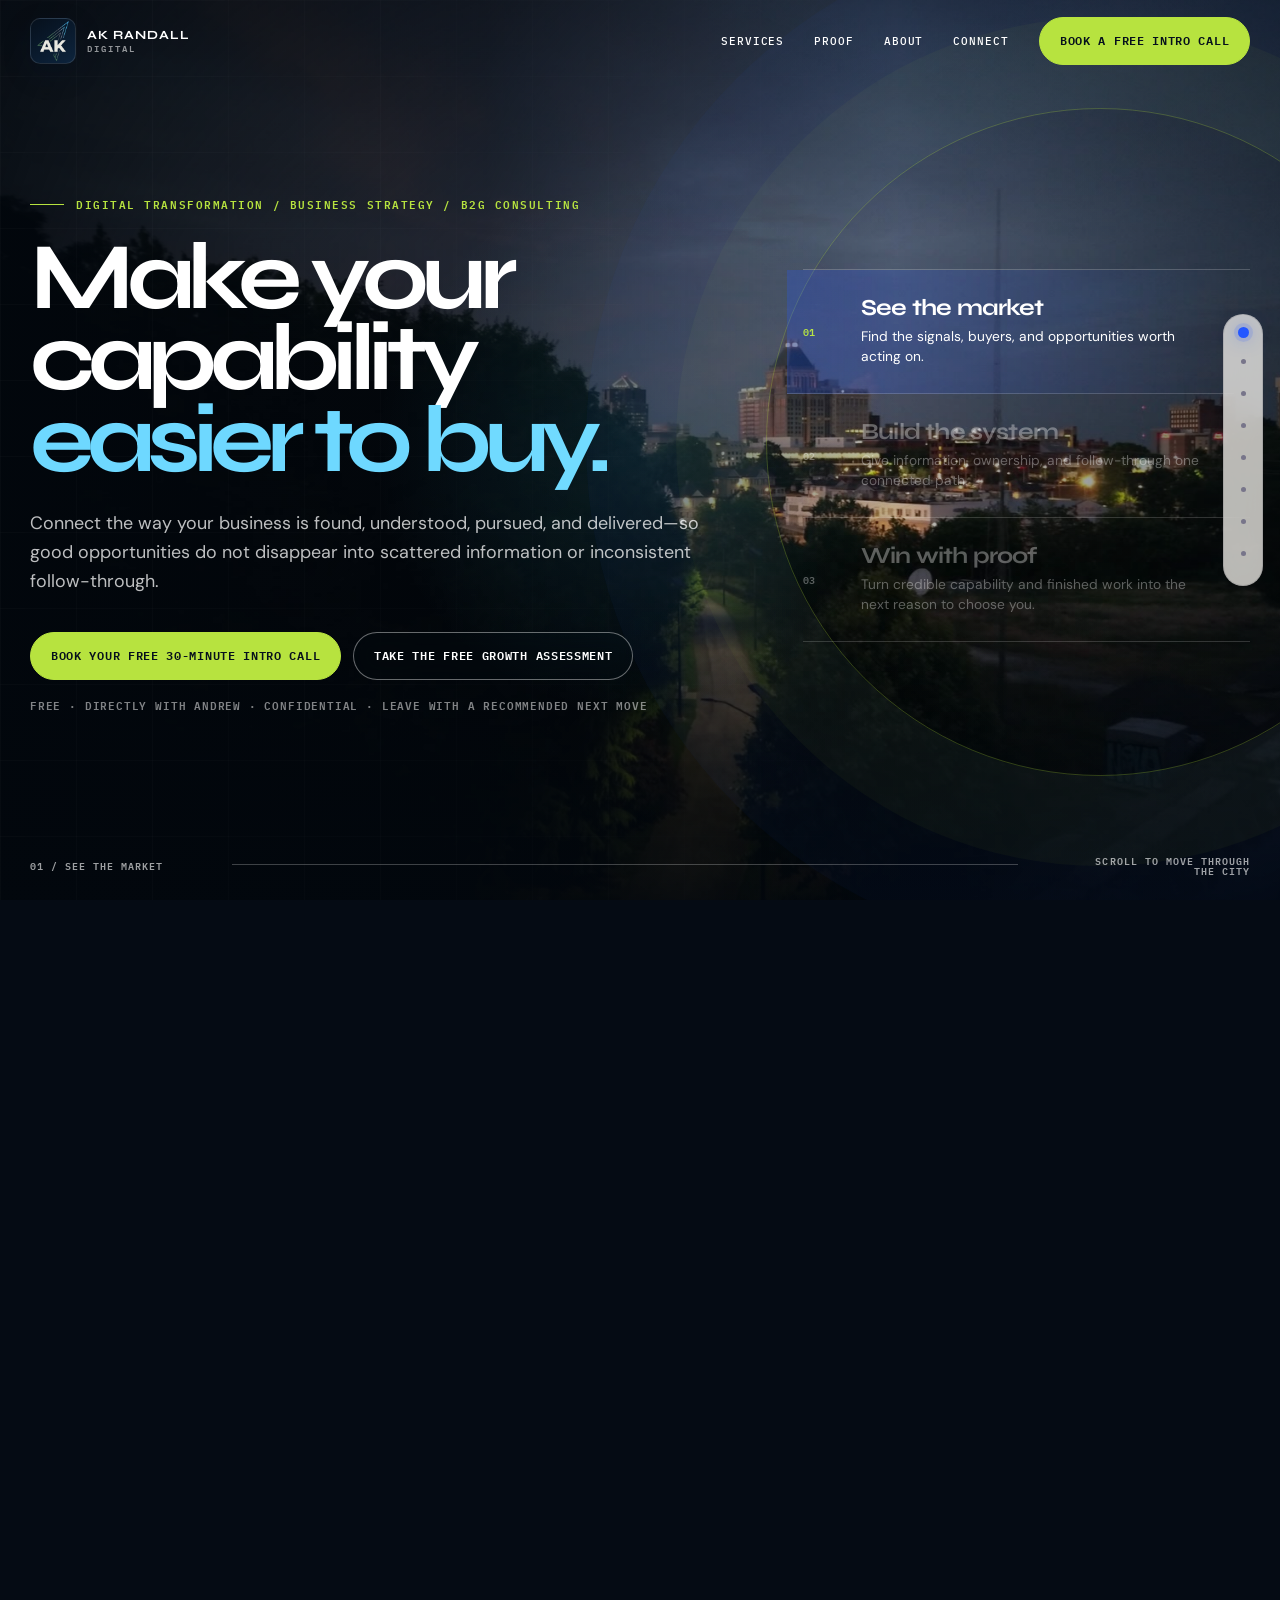
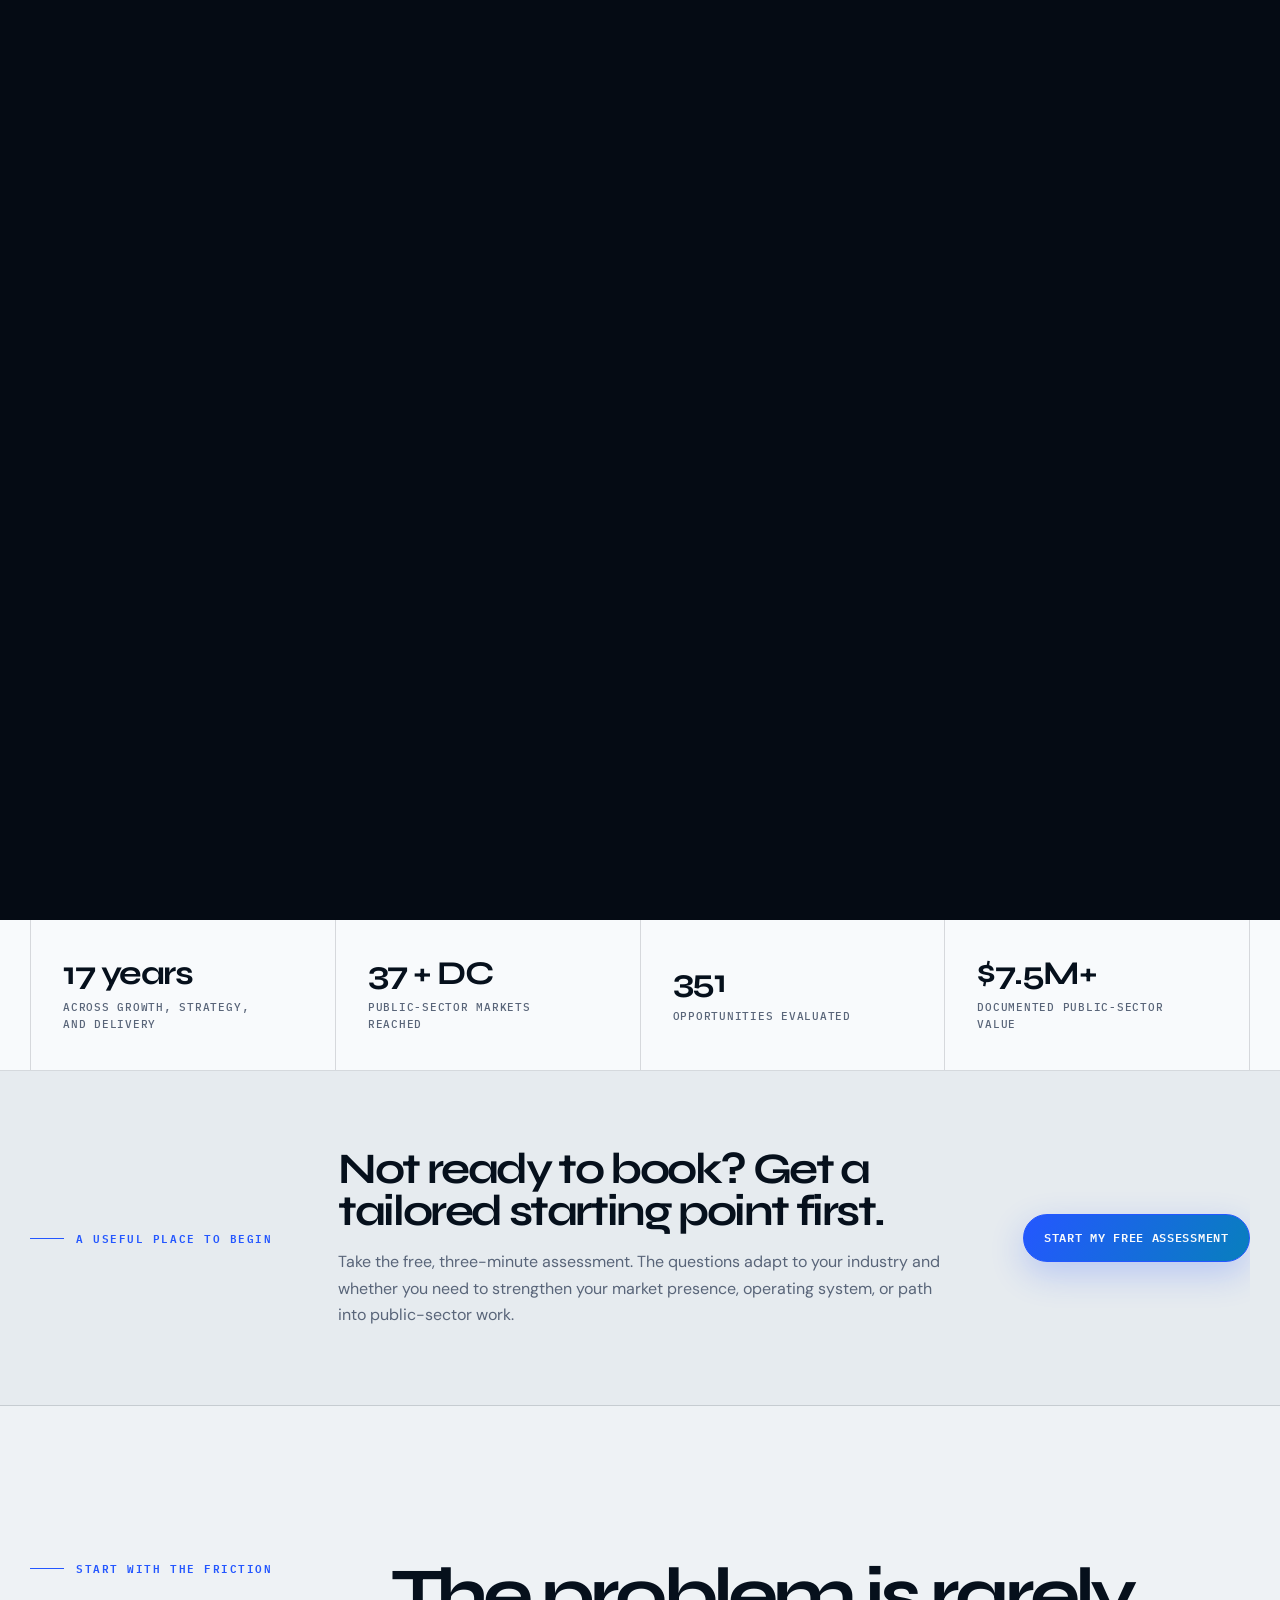
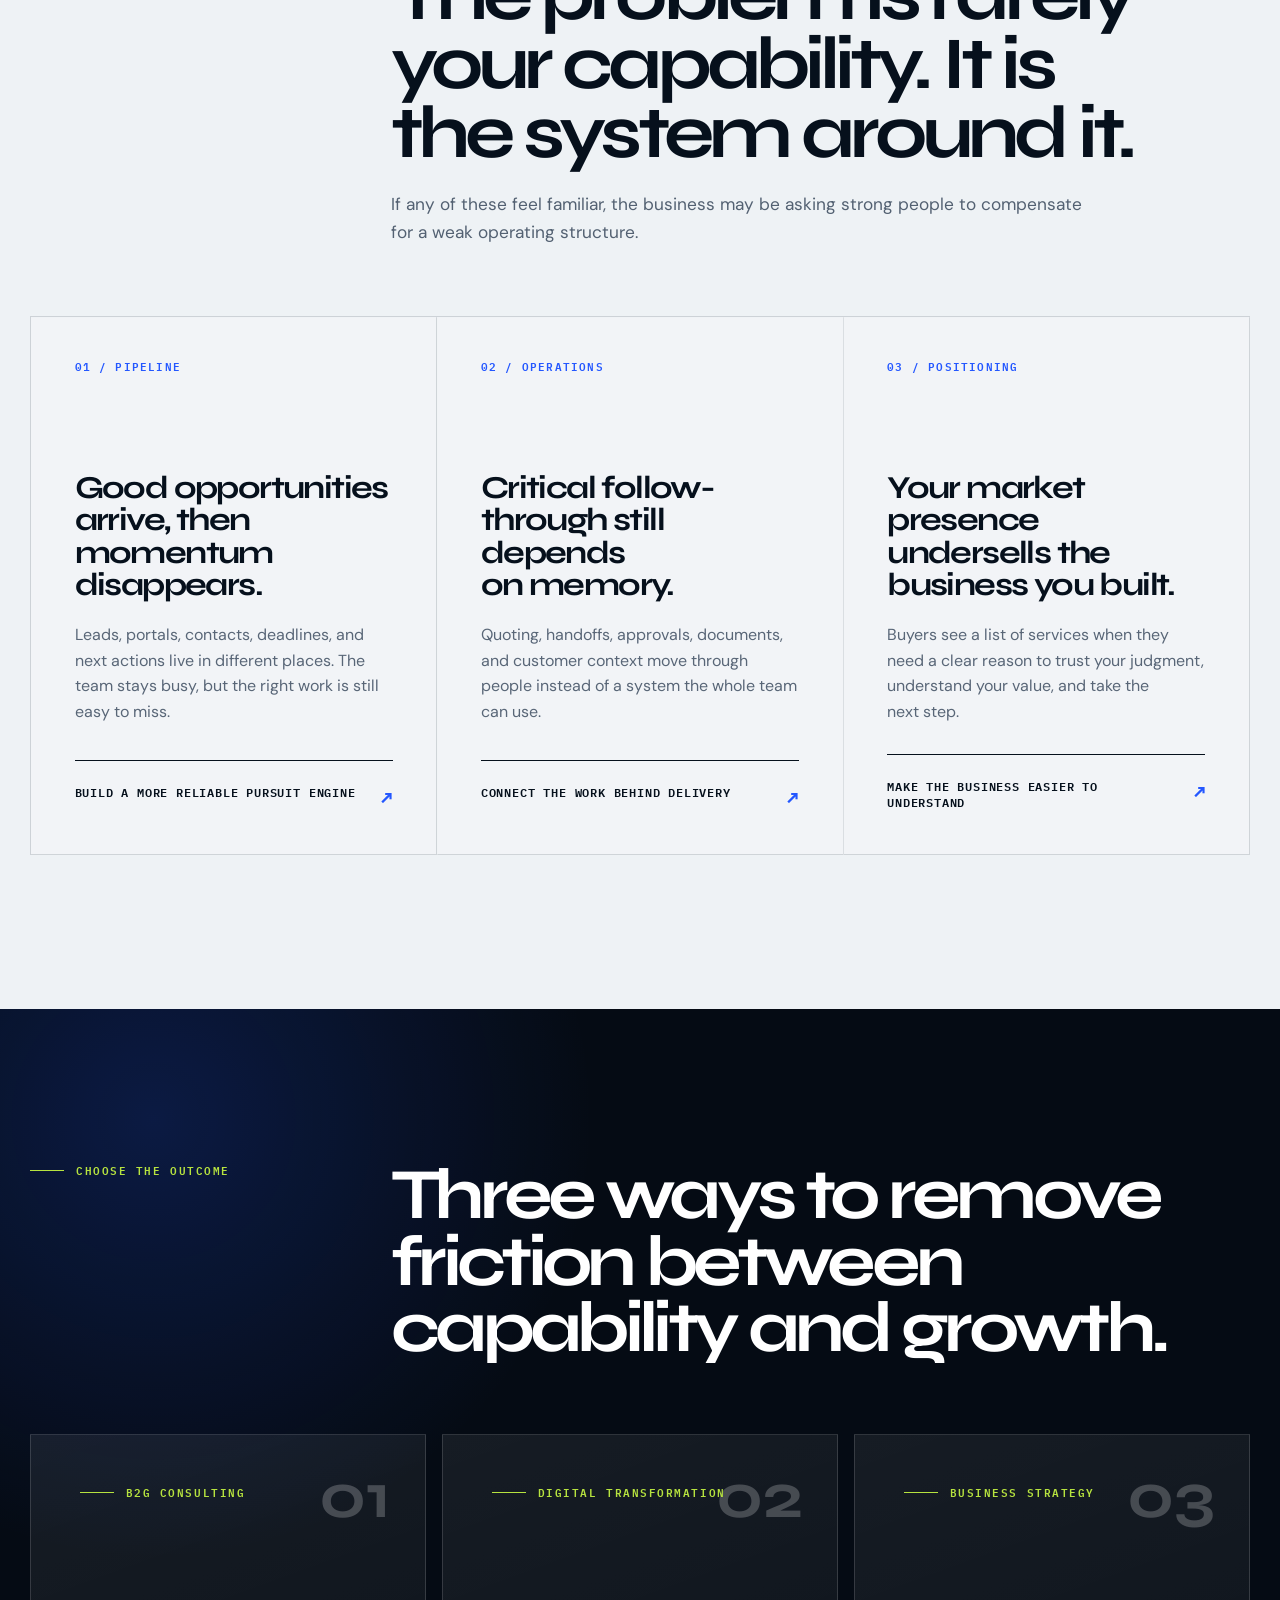
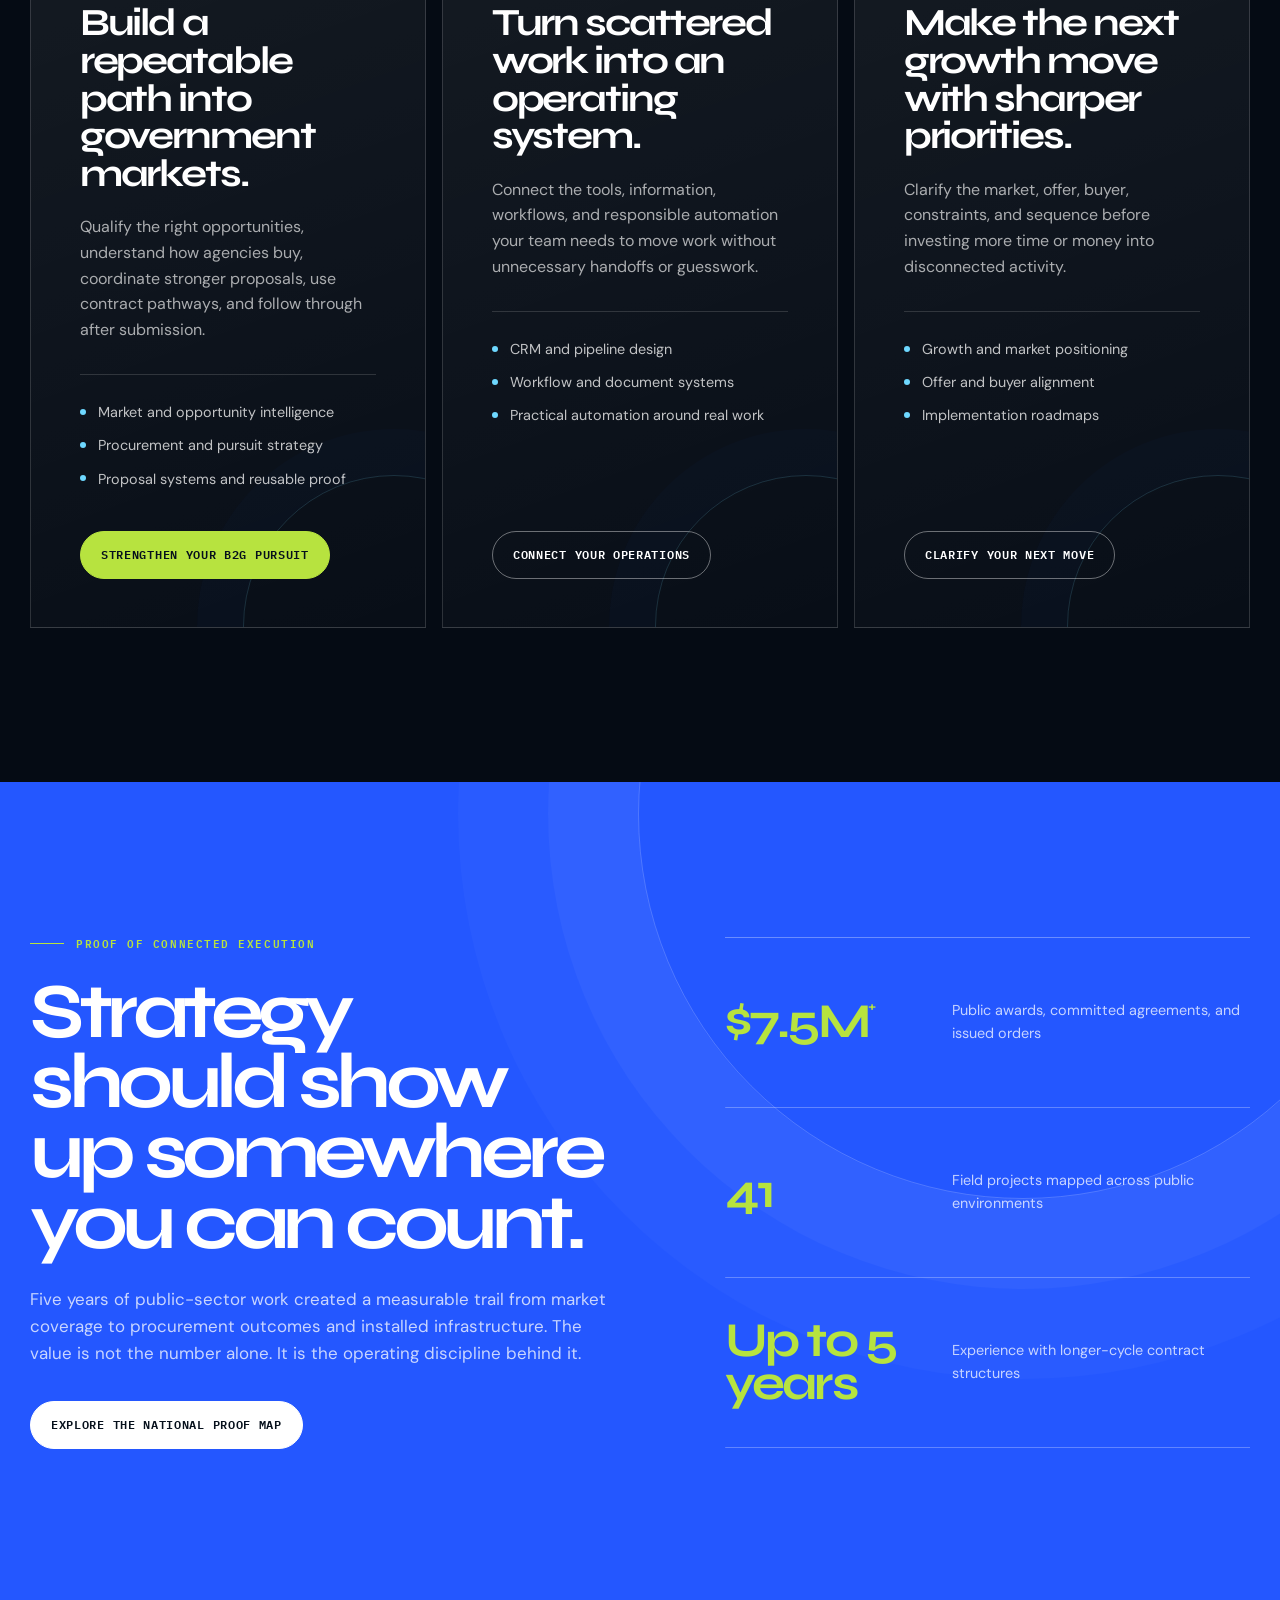
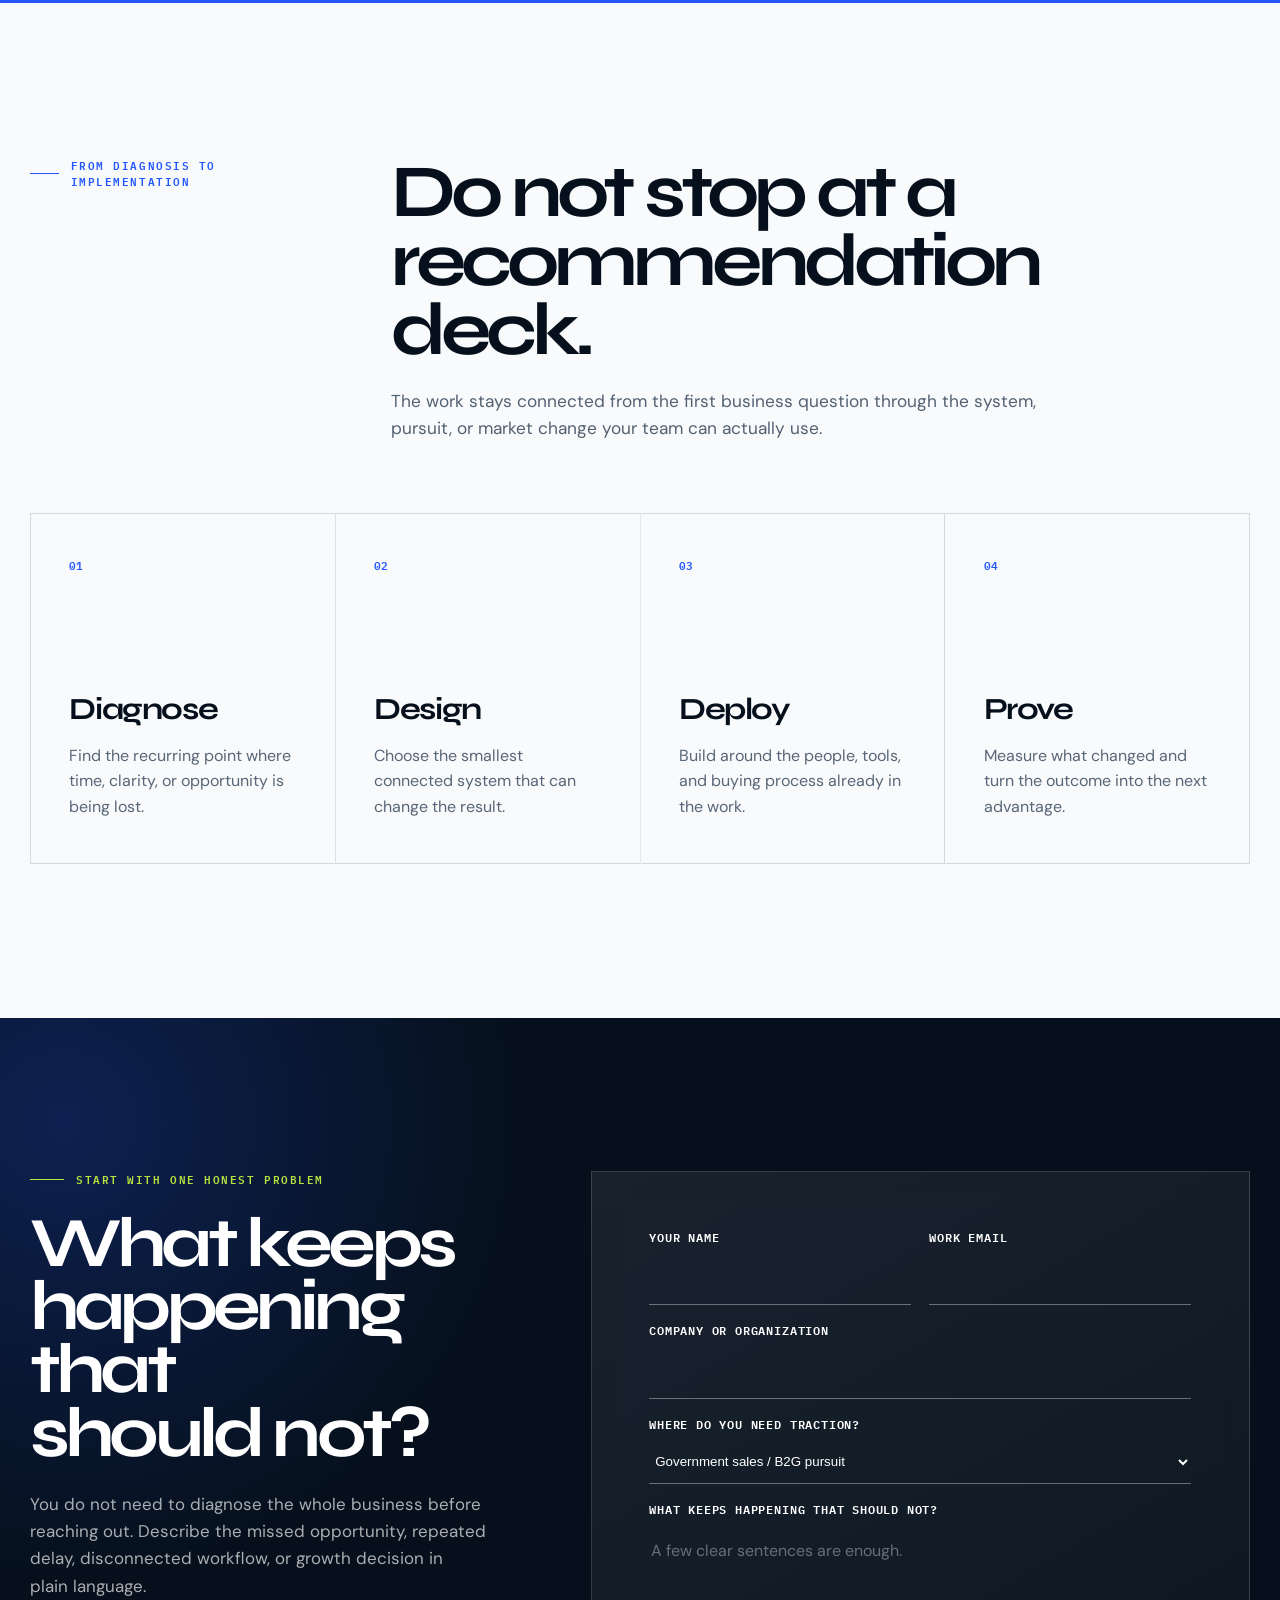
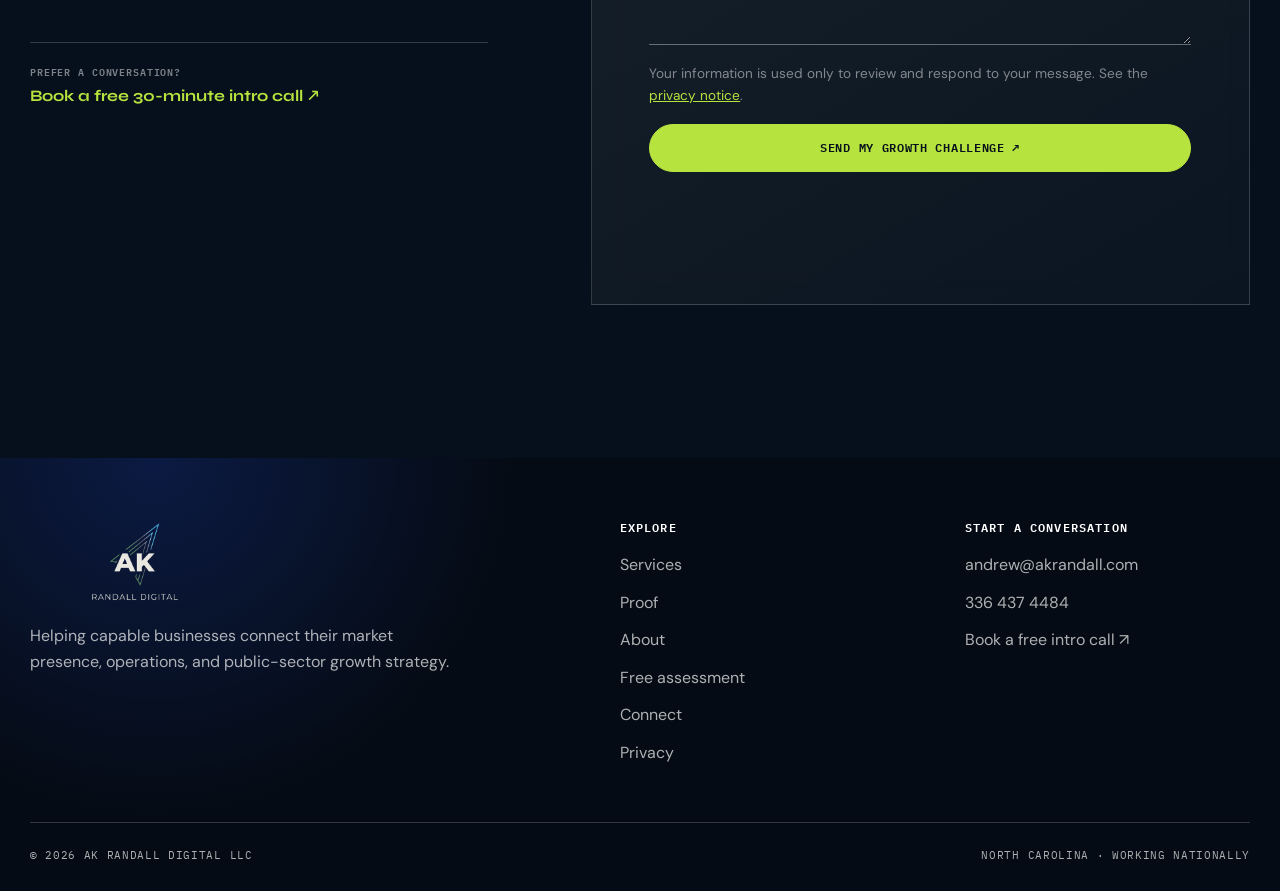
==== commit d3bb182f: "assessment" ====
--- a/index.html
+++ b/index.html
@@ -13,7 +13,8 @@
   <link rel="icon" href="assets/brand/favicon.ico">
   <link rel="canonical" href="https://akrandall.com/">
   <link rel="stylesheet" href="styles.css?v=20260721f">
-  <script src="lead-config.js?v=20260721c"></script>
+  <script src="lead-config.js?v=20260721d"></script>
+  <script src="analytics.js?v=20260721a" defer></script>
   <script src="script.js?v=20260721h" defer></script>
   <script type="application/ld+json">{"@context":"https://schema.org","@type":"ProfessionalService","name":"AK Randall Digital","url":"https://akrandall.com/","email":"andrew@akrandall.com","telephone":"+1-336-437-4484","areaServed":"United States","founder":{"@type":"Person","name":"Andrew Randall"},"description":"Digital operating systems, business strategy, and business-to-government consulting for capable small and mid-size organizations."}</script>
 </head>
--- a/styles.css
+++ b/styles.css
@@ -1328,7 +1328,7 @@
   left: 0;
   width: 42%;
   height: 4px;
-  background: linear-gradient(90deg,var(--blue),var(--cyan),var(--orange));
+  background: linear-gradient(90deg,var(--blue),var(--cyan),var(--coral));
 }
 .assessment-hero-grid {
   display: grid;
@@ -1382,3 +1382,60 @@
   .assessment-frame-top span:last-child { display: none; }
   .assessment-frame { height: 900px; }
 }
+
+/* Final typography and legibility polish */
+h1, h2, h3, blockquote,
+.display, .headline, .subhead { text-wrap: balance; }
+
+p, li, .lead, .page-intro { text-wrap: pretty; }
+
+.home-section-heading > *,
+.home-paths-heading > * { min-width: 0; }
+
+.brand-wordmark small { font-size: .54rem; }
+.micro, .card-number { font-size: .72rem; }
+.field label { font-size: .72rem; }
+.conversion-microcopy, .home-hero-trust { font-size: .68rem; }
+.footer-links strong { font-size: .72rem; }
+.footer-bottom { font-size: .7rem; }
+
+.home-proof-grid span { font-size: .68rem; }
+.home-diagnostic-grid article > span { font-size: .68rem; }
+.home-diagnostic-grid a { font-size: .72rem; }
+.home-scroll-footer { font-size: .64rem; }
+
+.proof-v2-hero-rail span,
+.proof-v2-story-copy > span,
+.proof-v2-value-stack span,
+.proof-v2-field-card figcaption span { font-size: .68rem; }
+.proof-v2-paths span { font-size: .66rem; }
+
+.coverage-metrics span { font-size: .68rem; }
+.coverage-map-kicker { font-size: .66rem; }
+.coverage-year-ticks { font-size: .62rem; }
+.coverage-play { min-height: 44px; font-size: .68rem; }
+.coverage-filters button,
+.coverage-layers button { min-height: 44px; font-size: .66rem; line-height: 1.25; }
+.coverage-layers button > span { font-size: .61rem; }
+.coverage-record summary { min-height: 48px; align-items: center; font-size: .66rem; }
+.coverage-list-copy > span { font-size: .64rem; }
+.coverage-popup .micro { font-size: .62rem; }
+.coverage-popup > span:last-child { font-size: .64rem; }
+
+.booking-facts span { font-size: .68rem; }
+.assessment-benefits li > span { font-size: .7rem; }
+.assessment-talk-option { font-size: .72rem; }
+.assessment-frame-top { font-size: .66rem; }
+
+@media (max-width: 640px) {
+  .home-scroll-copy .eyebrow { font-size: .66rem; letter-spacing: .09em; }
+  .home-scroll-copy .button { font-size: .7rem; }
+  .home-scroll-footer { grid-template-columns: 164px 1fr; font-size: .62rem; letter-spacing: .07em; }
+  .home-proof-grid span { font-size: .66rem; }
+  .mobile-booking-bar { font-size: .72rem; }
+  .proof-v2-hero-rail span { font-size: .64rem; }
+  .proof-v2-paths span { font-size: .64rem; }
+  .coverage-filters button,
+  .coverage-layers button { font-size: .66rem; }
+  .coverage-layers button > span { font-size: .61rem; }
+}
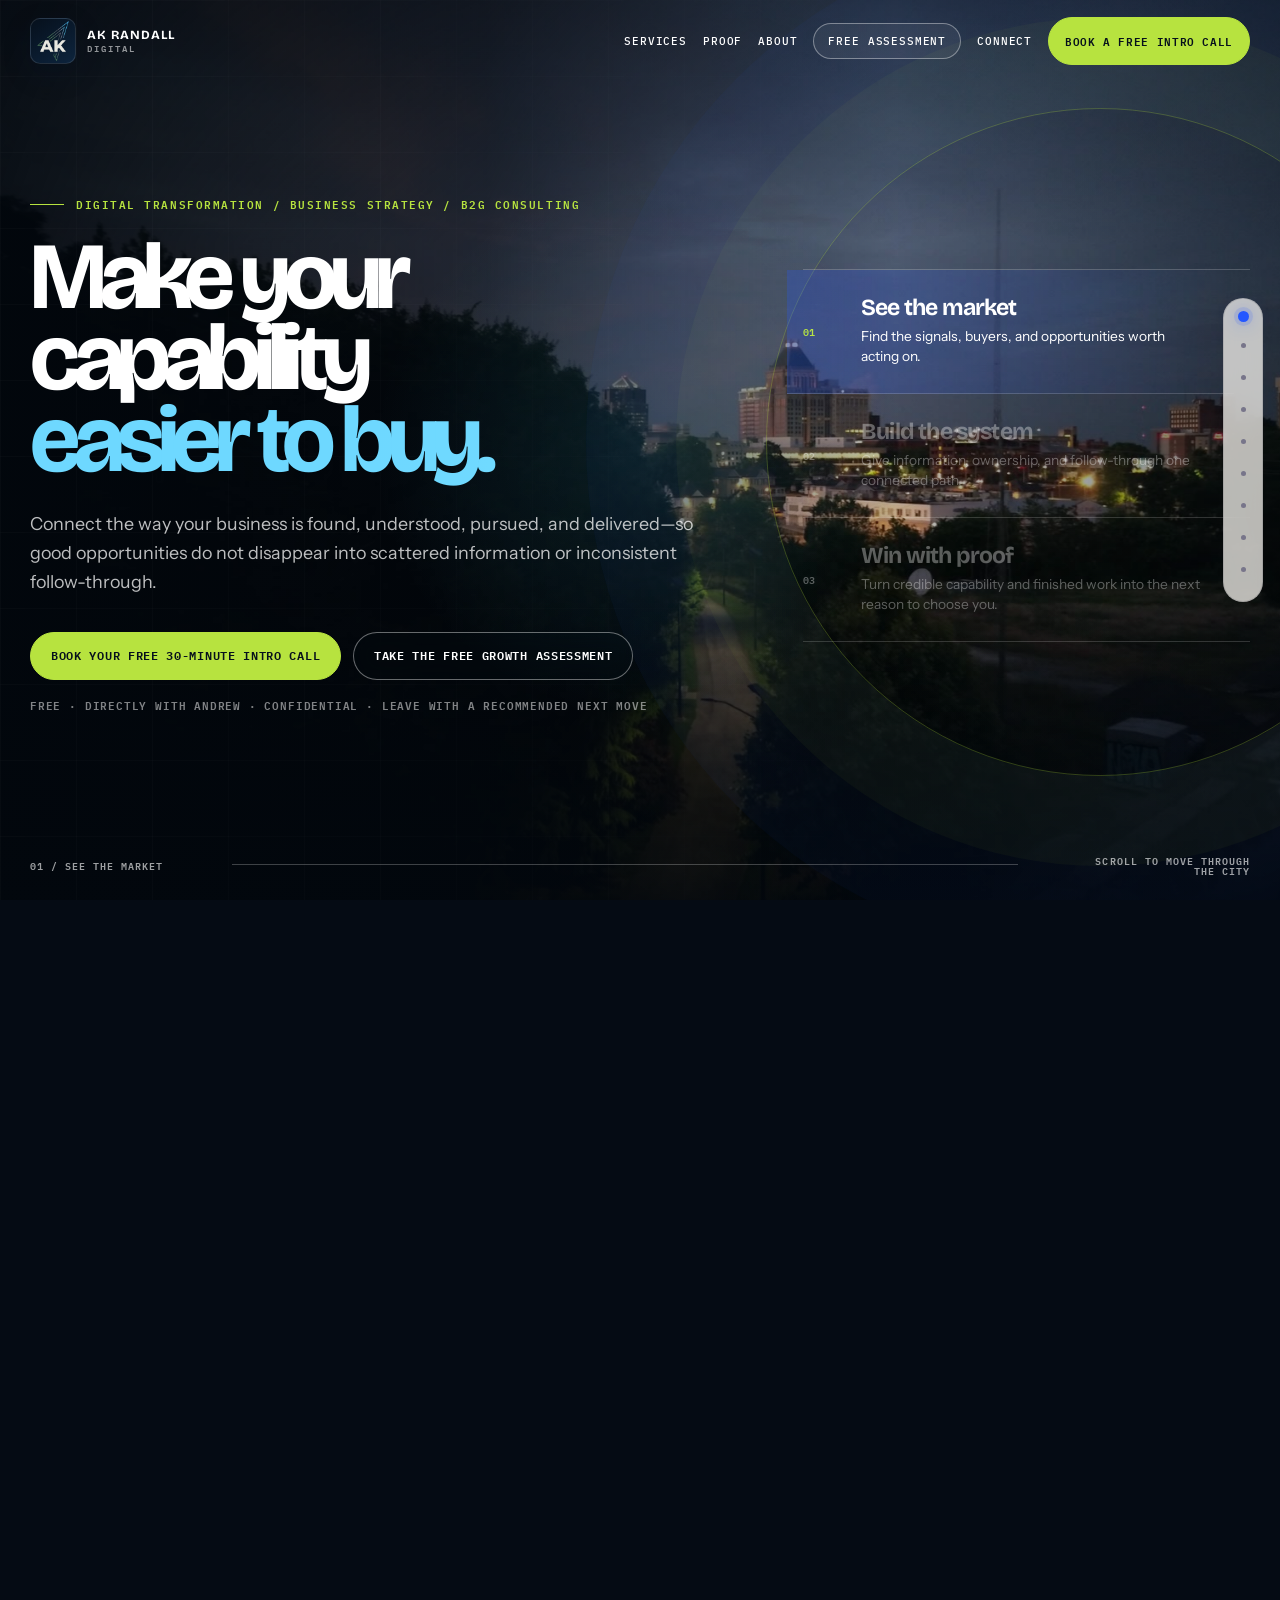
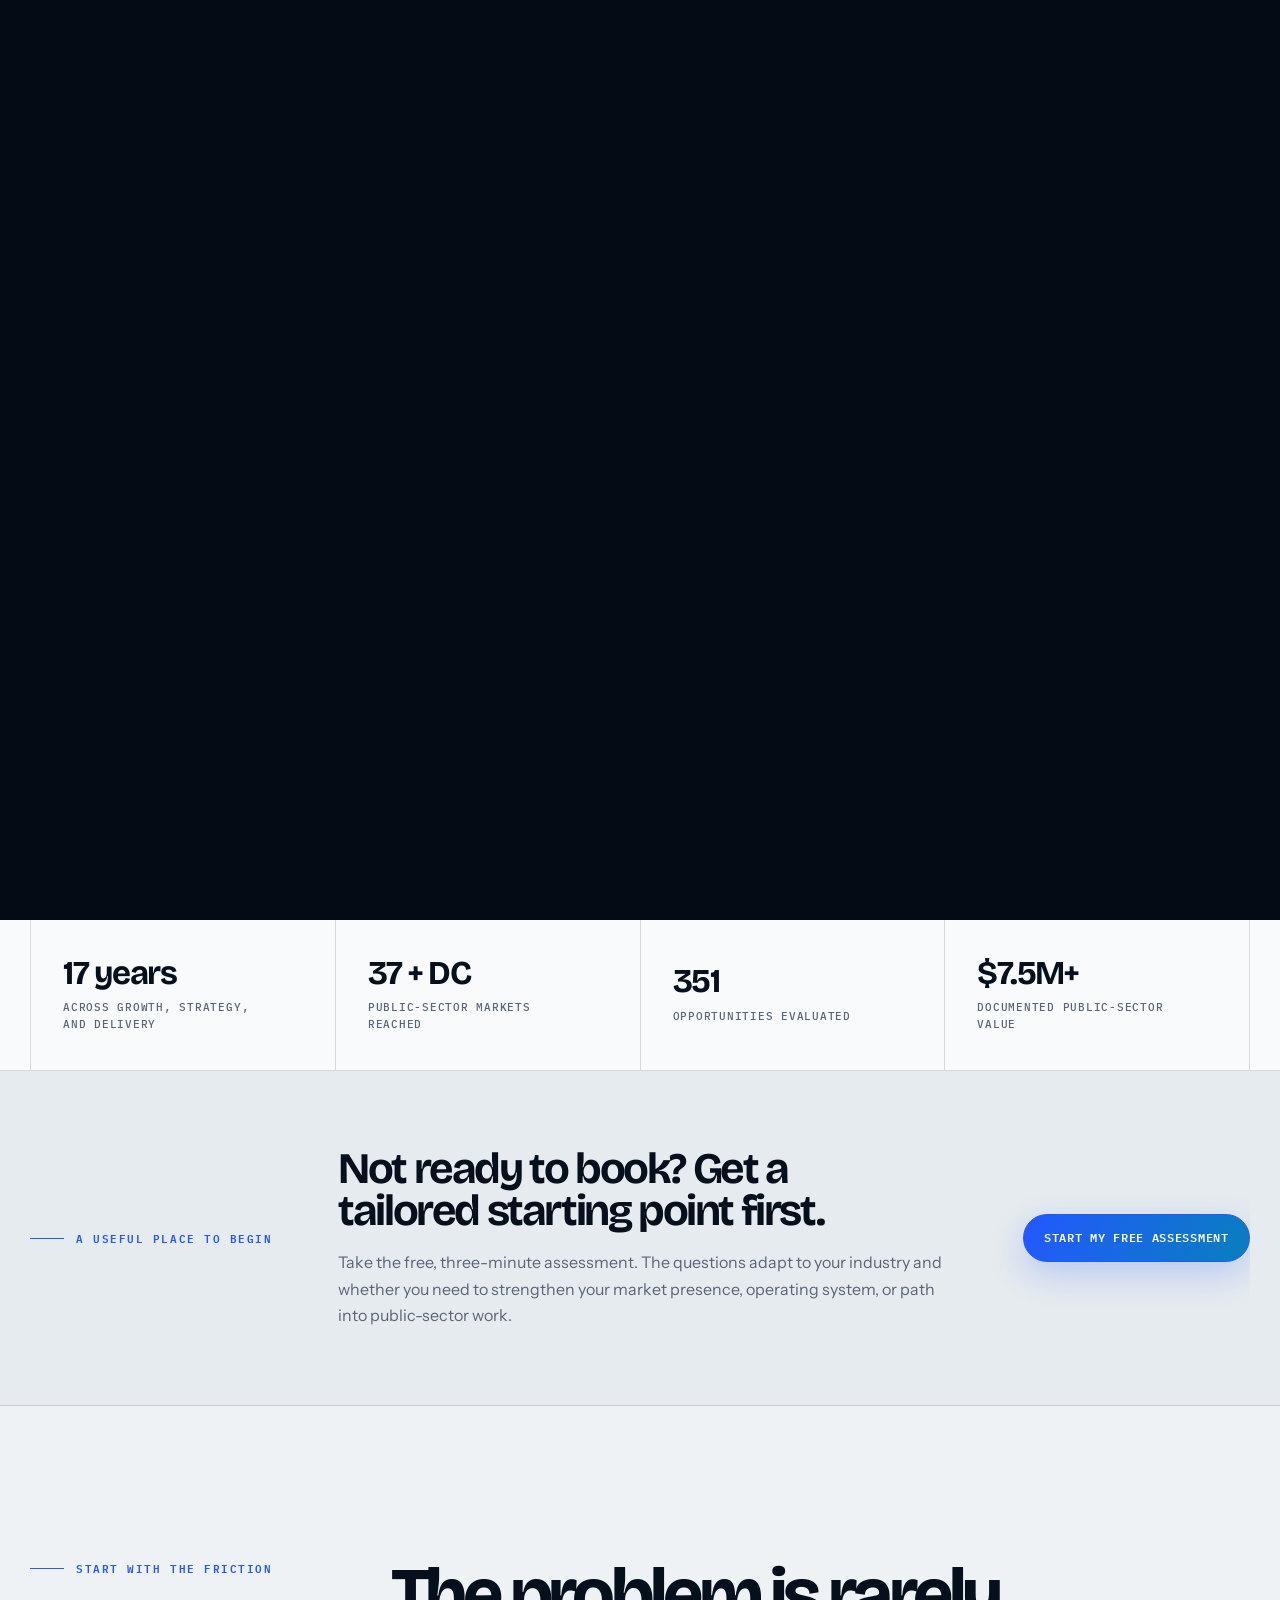
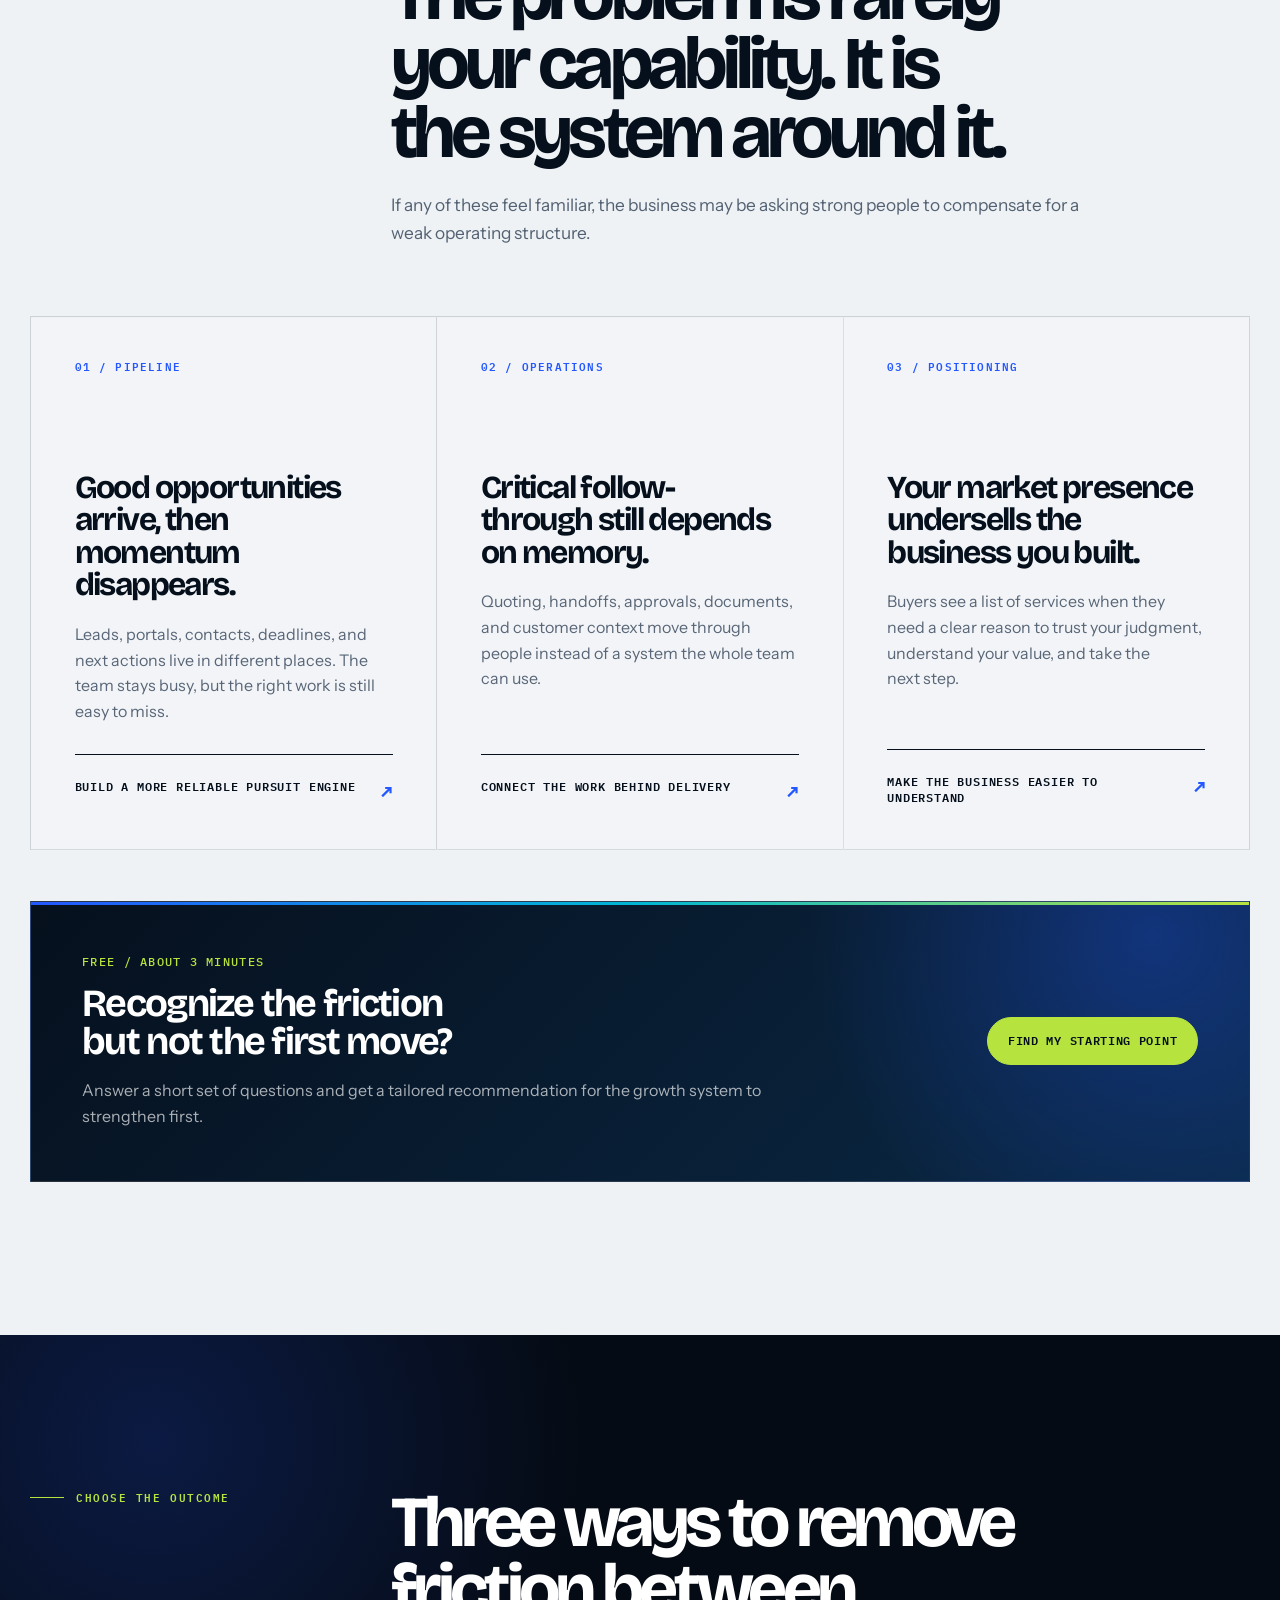
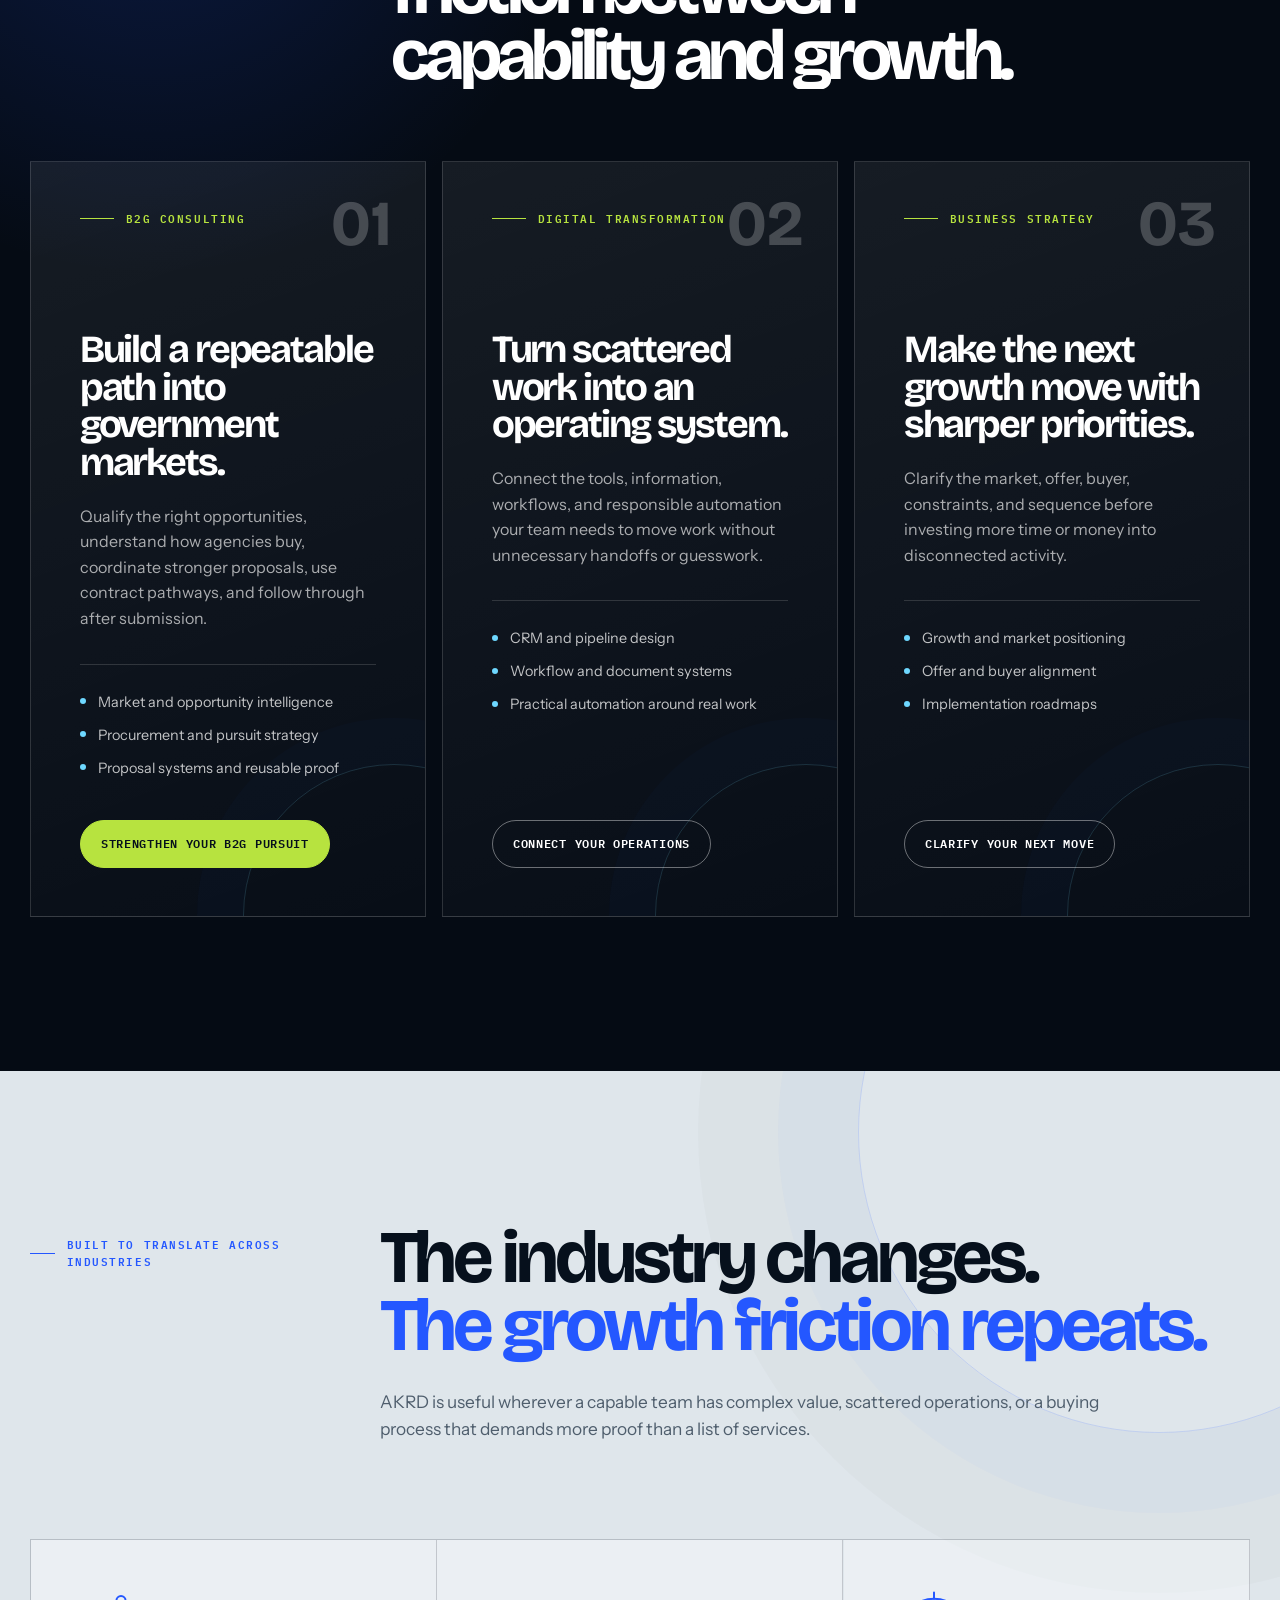
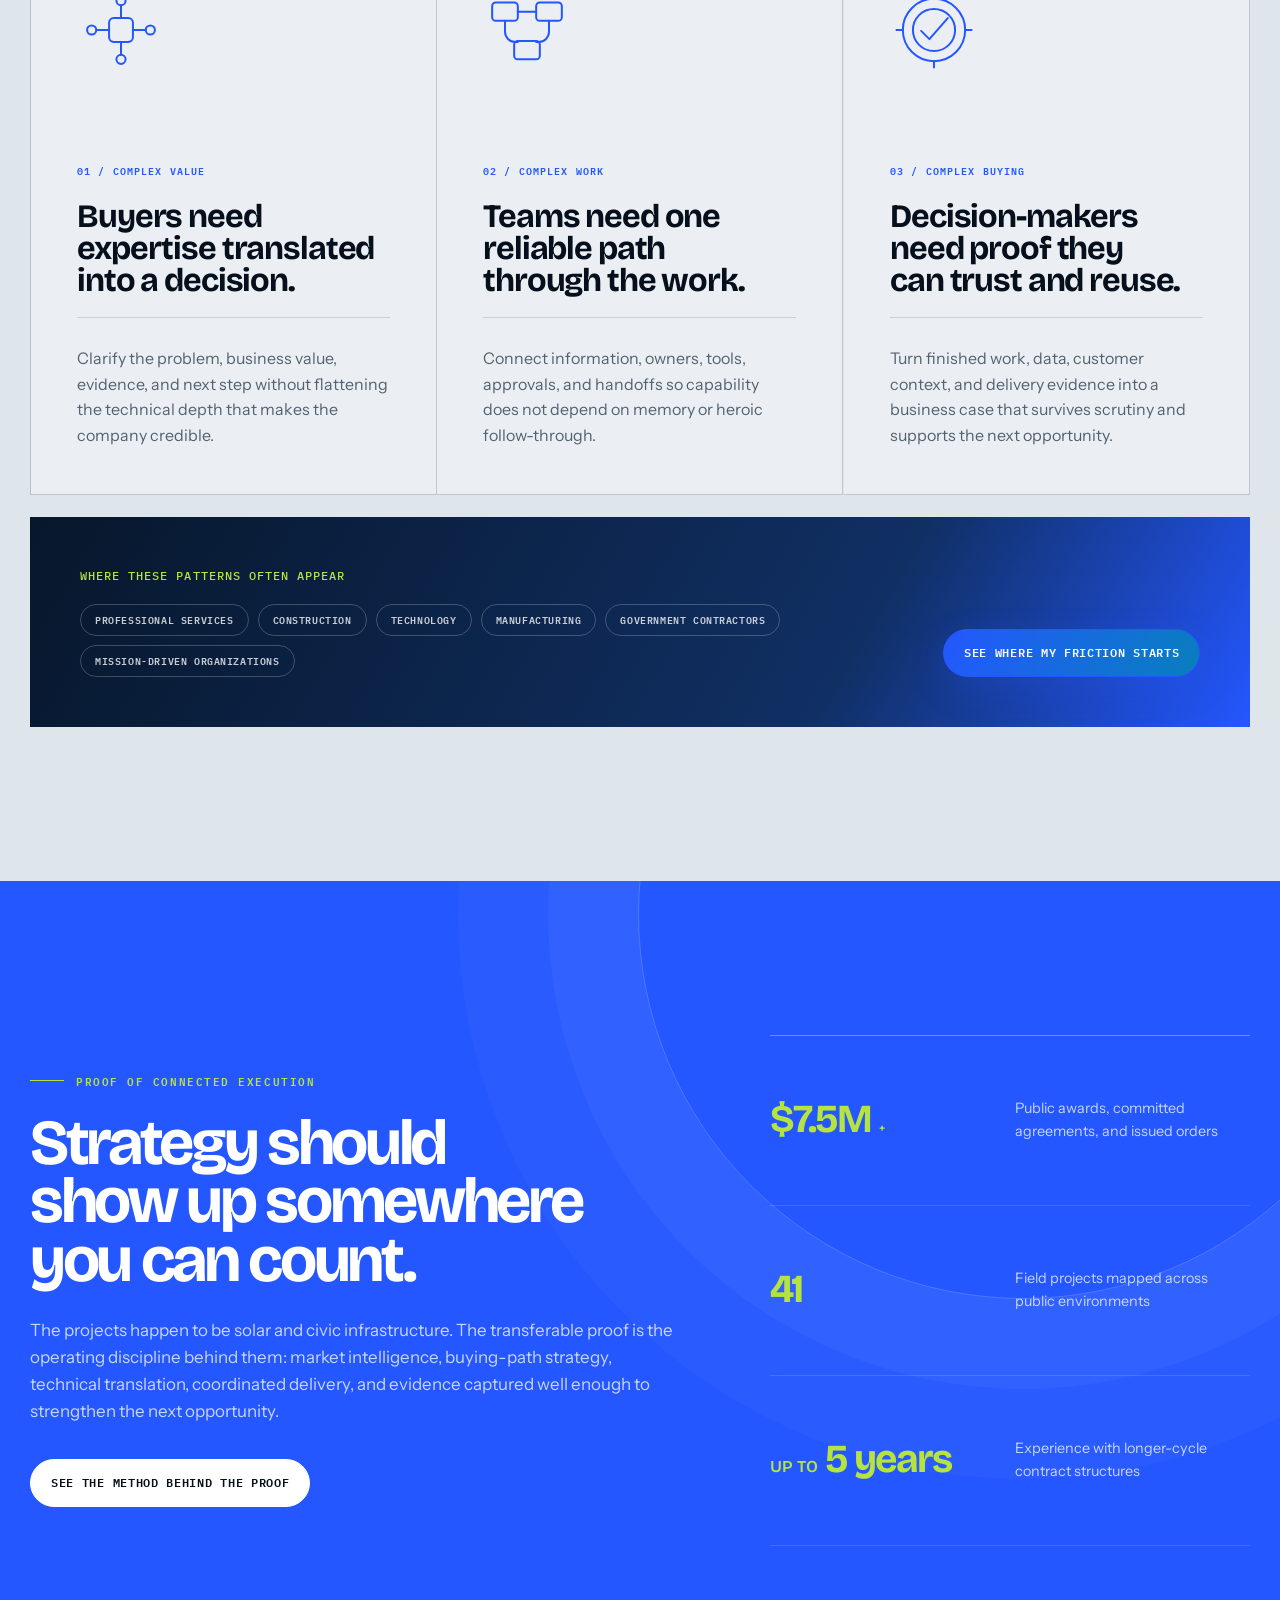
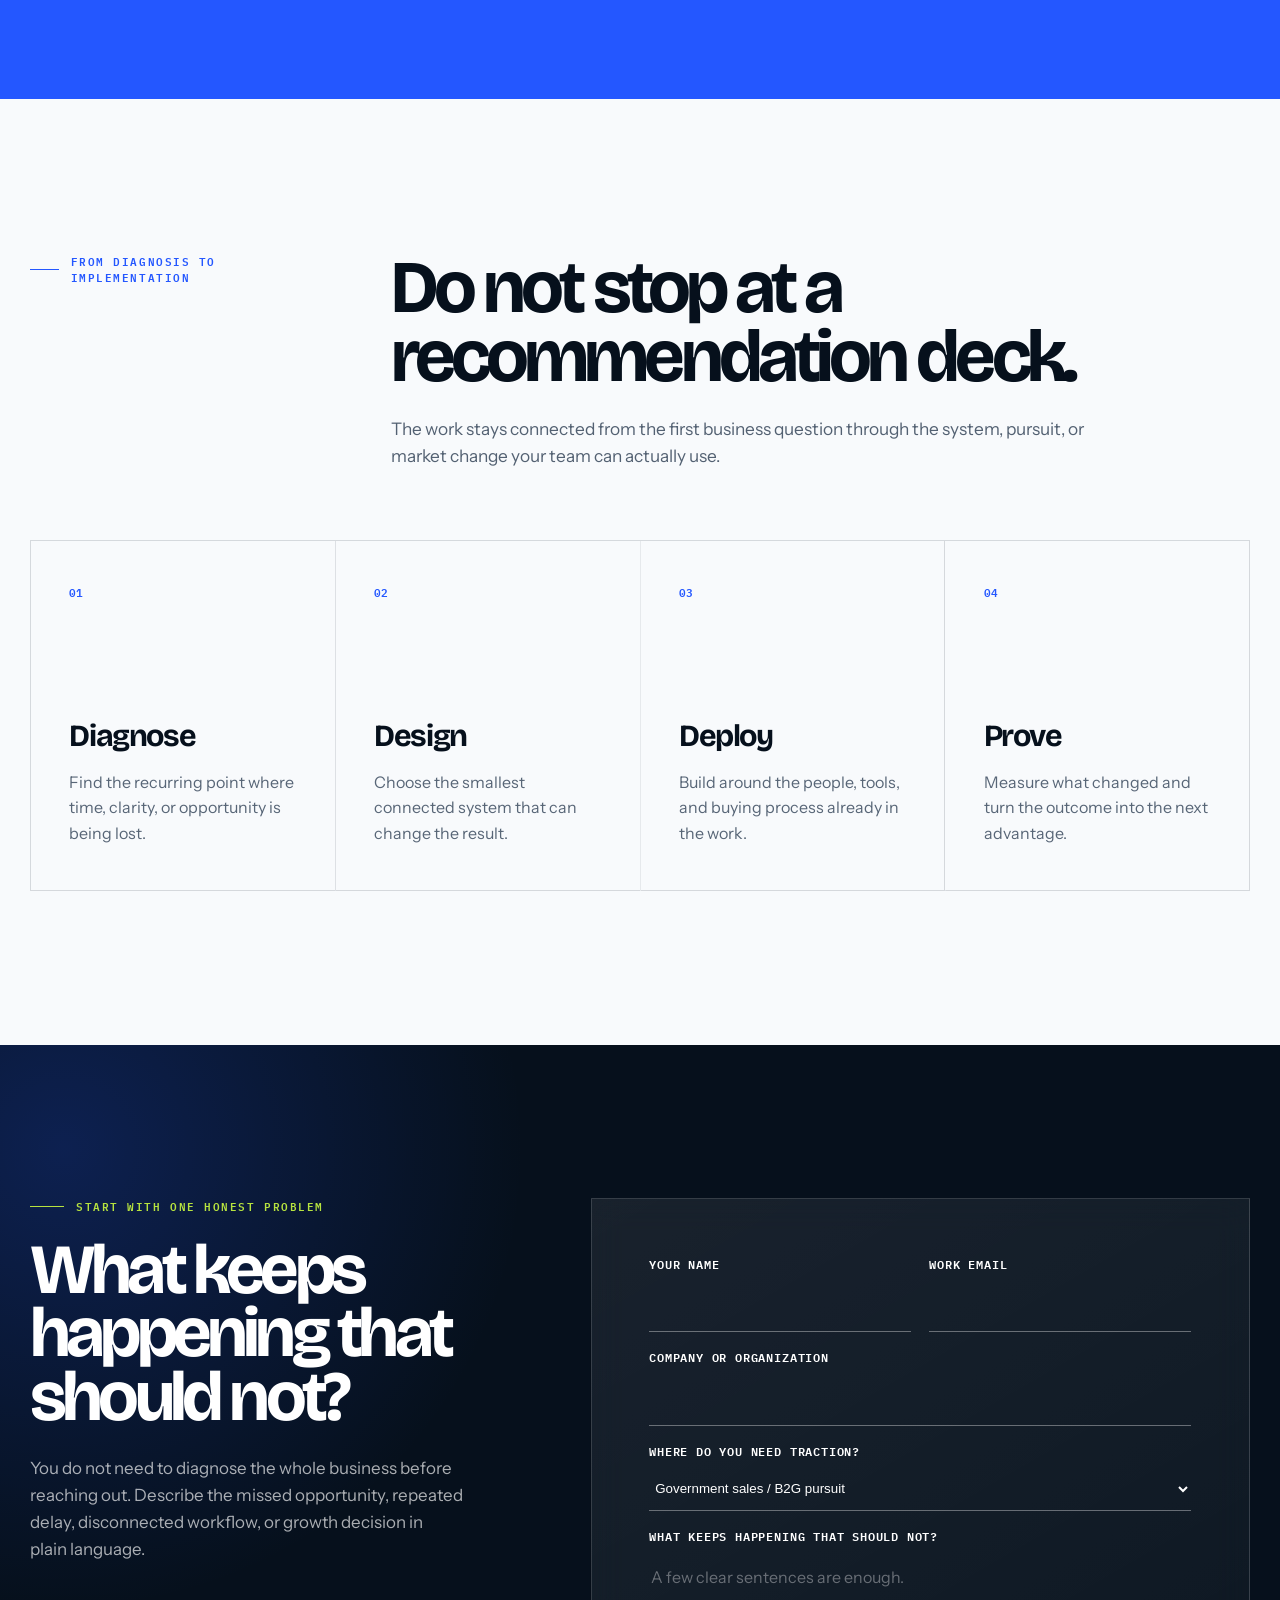
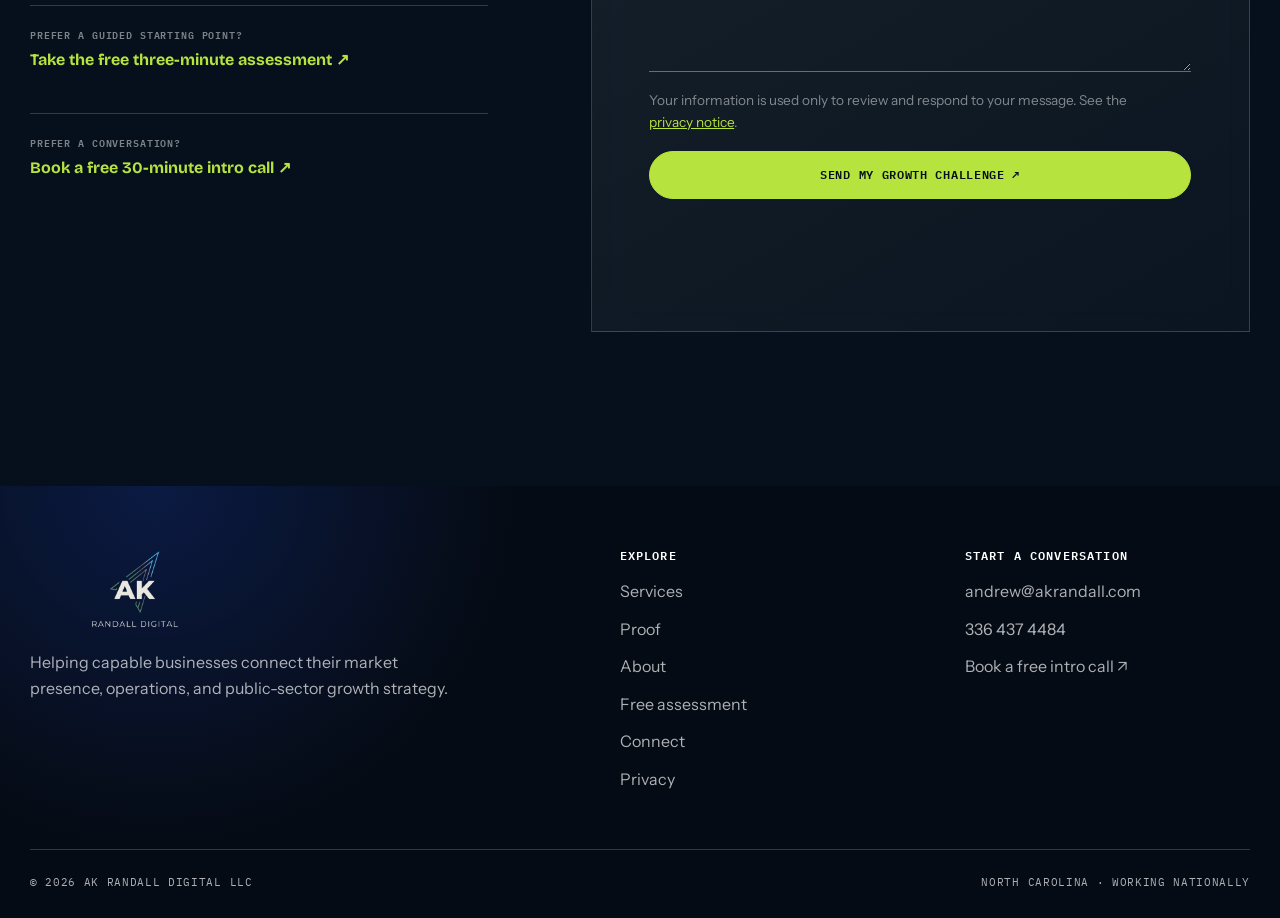
==== commit ba6e6434: "fix" ====
--- a/index.html
+++ b/index.html
@@ -12,10 +12,10 @@
   <meta property="og:type" content="website">
   <link rel="icon" href="assets/brand/favicon.ico">
   <link rel="canonical" href="https://akrandall.com/">
-  <link rel="stylesheet" href="styles.css?v=20260721f">
+  <link rel="stylesheet" href="styles.css?v=20260722b">
   <script src="lead-config.js?v=20260721d"></script>
-  <script src="analytics.js?v=20260721a" defer></script>
-  <script src="script.js?v=20260721h" defer></script>
+  <script src="analytics.js?v=20260721b" defer></script>
+  <script src="script.js?v=20260722a" defer></script>
   <script type="application/ld+json">{"@context":"https://schema.org","@type":"ProfessionalService","name":"AK Randall Digital","url":"https://akrandall.com/","email":"andrew@akrandall.com","telephone":"+1-336-437-4484","areaServed":"United States","founder":{"@type":"Person","name":"Andrew Randall"},"description":"Digital operating systems, business strategy, and business-to-government consulting for capable small and mid-size organizations."}</script>
 </head>
 <body class="home-page">
@@ -28,6 +28,7 @@
         <a href="services.html">Services</a>
         <a href="work.html">Proof</a>
         <a href="about.html">About</a>
+        <a class="nav-assessment" href="assessment.html" data-assessment-cta="header-nav">Free assessment</a>
         <a href="connect.html">Connect</a>
         <a class="nav-cta" href="connect.html#schedule">Book a free intro call</a>
       </nav>
@@ -46,7 +47,7 @@
             <p>Connect the way your business is found, understood, pursued, and delivered&mdash;so good opportunities do not disappear into scattered information or inconsistent follow-through.</p>
             <div class="hero-actions">
               <a class="button button--sage" href="connect.html#schedule">Book your free 30-minute intro call</a>
-              <a class="button home-button-ghost" href="assessment.html">Take the free growth assessment</a>
+              <a class="button home-button-ghost" href="assessment.html" data-assessment-cta="home-hero">Take the free growth assessment</a>
             </div>
             <p class="home-hero-trust">Free &middot; Directly with Andrew &middot; Confidential &middot; Leave with a recommended next move</p>
           </div>
@@ -79,7 +80,7 @@
       <div class="wrap home-assessment-invite-grid" data-reveal>
         <p class="eyebrow">A useful place to begin</p>
         <div><h2 id="home-assessment-title">Not ready to book? Get a tailored starting point first.</h2><p>Take the free, three-minute assessment. The questions adapt to your industry and whether you need to strengthen your market presence, operating system, or path into public-sector work.</p></div>
-        <a class="button button--blue" href="assessment.html">Start my free assessment</a>
+        <a class="button button--blue" href="assessment.html" data-assessment-cta="home-invite">Start my free assessment</a>
       </div>
     </section>
 
@@ -94,6 +95,10 @@
           <article data-reveal><span>01 / PIPELINE</span><h3>Good opportunities arrive, then momentum disappears.</h3><p>Leads, portals, contacts, deadlines, and next actions live in different places. The team stays busy, but the right work is still easy to miss.</p><a href="services.html#win">Build a more reliable pursuit engine <b aria-hidden="true">&nearr;</b></a></article>
           <article data-reveal><span>02 / OPERATIONS</span><h3>Critical follow-through still depends on memory.</h3><p>Quoting, handoffs, approvals, documents, and customer context move through people instead of a system the whole team can use.</p><a href="services.html#build">Connect the work behind delivery <b aria-hidden="true">&nearr;</b></a></article>
           <article data-reveal><span>03 / POSITIONING</span><h3>Your market presence undersells the business you built.</h3><p>Buyers see a list of services when they need a clear reason to trust your judgment, understand your value, and take the next step.</p><a href="services.html#launch">Make the business easier to understand <b aria-hidden="true">&nearr;</b></a></article>
+        </div>
+        <div class="assessment-prompt" data-reveal>
+          <div><p class="micro">Free / About 3 minutes</p><h3>Recognize the friction but not the first move?</h3><p>Answer a short set of questions and get a tailored recommendation for the growth system to strengthen first.</p></div>
+          <a class="button button--sage" href="assessment.html" data-assessment-cta="home-diagnostic">Find my starting point</a>
         </div>
       </div>
     </section>
@@ -134,18 +139,66 @@
       </div>
     </section>
 
+    <section class="home-industry-lens" aria-labelledby="industry-lens-title">
+      <div class="wrap">
+        <header class="home-industry-heading" data-reveal>
+          <p class="eyebrow">Built to translate across industries</p>
+          <div>
+            <h2 id="industry-lens-title">The industry changes.<br><span>The growth friction repeats.</span></h2>
+            <p>AKRD is useful wherever a capable team has complex value, scattered operations, or a buying process that demands more proof than a list of services.</p>
+          </div>
+        </header>
+
+        <div class="home-industry-grid">
+          <article class="industry-card" data-reveal>
+            <svg class="system-glyph" viewBox="0 0 96 96" aria-hidden="true">
+              <rect x="35" y="35" width="26" height="26" rx="5"></rect>
+              <circle cx="16" cy="48" r="5"></circle><circle cx="80" cy="48" r="5"></circle><circle cx="48" cy="16" r="5"></circle><circle cx="48" cy="80" r="5"></circle>
+              <path pathLength="1" d="M21 48h14m26 0h14M48 21v14m0 26v14"></path>
+            </svg>
+            <span class="home-industry-index">01 / COMPLEX VALUE</span>
+            <h3>Buyers need expertise translated into a decision.</h3>
+            <p>Clarify the problem, business value, evidence, and next step without flattening the technical depth that makes the company credible.</p>
+          </article>
+          <article class="industry-card" data-reveal>
+            <svg class="system-glyph" viewBox="0 0 96 96" aria-hidden="true">
+              <rect x="10" y="18" width="28" height="20" rx="4"></rect><rect x="58" y="18" width="28" height="20" rx="4"></rect><rect x="34" y="60" width="28" height="20" rx="4"></rect>
+              <path pathLength="1" d="M38 28h20M24 38v12c0 6 5 11 11 11h3m34-23v12c0 6-5 11-11 11h-3"></path>
+            </svg>
+            <span class="home-industry-index">02 / COMPLEX WORK</span>
+            <h3>Teams need one reliable path through the work.</h3>
+            <p>Connect information, owners, tools, approvals, and handoffs so capability does not depend on memory or heroic follow-through.</p>
+          </article>
+          <article class="industry-card" data-reveal>
+            <svg class="system-glyph" viewBox="0 0 96 96" aria-hidden="true">
+              <circle cx="48" cy="48" r="34"></circle><circle cx="48" cy="48" r="23"></circle>
+              <path pathLength="1" d="m34 49 9 9 20-23M48 14V7m34 41h7M48 82v7M14 48H7"></path>
+            </svg>
+            <span class="home-industry-index">03 / COMPLEX BUYING</span>
+            <h3>Decision-makers need proof they can trust and reuse.</h3>
+            <p>Turn finished work, data, customer context, and delivery evidence into a business case that survives scrutiny and supports the next opportunity.</p>
+          </article>
+        </div>
+
+        <div class="home-industry-sectors" data-reveal>
+          <div><p class="micro">Where these patterns often appear</p><ul aria-label="Example industries"><li>Professional services</li><li>Construction</li><li>Technology</li><li>Manufacturing</li><li>Government contractors</li><li>Mission-driven organizations</li></ul></div>
+          <a class="button button--blue" href="assessment.html" data-assessment-cta="home-industry">See where my friction starts</a>
+        </div>
+      </div>
+    </section>
+
     <section class="home-proof-story" aria-labelledby="proof-story-title">
       <div class="wrap home-proof-story-grid">
         <div class="home-proof-story-copy" data-reveal>
           <p class="eyebrow">Proof of connected execution</p>
           <h2 id="proof-story-title">Strategy should show up somewhere you can count.</h2>
-          <p>Five years of public-sector work created a measurable trail from market coverage to procurement outcomes and installed infrastructure. The value is not the number alone. It is the operating discipline behind it.</p>
-          <a class="button button--light" href="work.html">Explore the national proof map</a>
+          <p>The projects happen to be solar and civic infrastructure. The transferable proof is the operating discipline behind them: market intelligence, buying-path strategy, technical translation, coordinated delivery, and evidence captured well enough to strengthen the next opportunity.</p>
+          <a class="button button--light" href="work.html">See the method behind the proof</a>
         </div>
         <div class="home-proof-story-metrics">
           <article data-reveal><strong>$7.5M<sup>+</sup></strong><span>Public awards, committed agreements, and issued orders</span></article>
           <article data-reveal><strong>41</strong><span>Field projects mapped across public environments</span></article>
-          <article data-reveal><strong>Up to 5 years</strong><span>Experience with longer-cycle contract structures</span></article>
+          <article data-reveal><strong><small>Up to</small> 5 years</strong><span>Experience with longer-cycle contract structures</span></article>
         </div>
       </div>
     </section>
@@ -171,6 +224,7 @@
           <p class="eyebrow">Start with one honest problem</p>
           <h2 id="home-conversion-title">What keeps happening that should not?</h2>
           <p>You do not need to diagnose the whole business before reaching out. Describe the missed opportunity, repeated delay, disconnected workflow, or growth decision in plain language.</p>
+          <div class="home-conversion-choice"><span>Prefer a guided starting point?</span><a href="assessment.html" data-assessment-cta="home-final">Take the free three-minute assessment <b aria-hidden="true">&nearr;</b></a></div>
           <div class="home-conversion-choice"><span>Prefer a conversation?</span><a href="connect.html#schedule">Book a free 30-minute intro call <b aria-hidden="true">&nearr;</b></a></div>
         </div>
 
--- a/styles.css
+++ b/styles.css
@@ -1,4 +1,4 @@
-@import url('https://fonts.googleapis.com/css2?family=DM+Sans:opsz,wght@9..40,400;9..40,500;9..40,600&family=IBM+Plex+Mono:wght@400;500;600&family=Syne:wght@600;700;800&display=swap');
+@import url('https://fonts.googleapis.com/css2?family=Bricolage+Grotesque:opsz,wght@12..96,400..800&family=IBM+Plex+Mono:wght@400;500;600&family=Instrument+Sans:wdth,wght@75..100,400..700&display=swap');
 
 :root {
   --paper: #e9edf1;
@@ -13,8 +13,8 @@
   --muted: #596579;
   --line: rgba(6, 16, 28, 0.14);
   --line-light: rgba(255, 255, 255, 0.18);
-  --display: 'Syne', sans-serif;
-  --body: 'DM Sans', sans-serif;
+  --display: 'Bricolage Grotesque', 'Arial Narrow', sans-serif;
+  --body: 'Instrument Sans', 'Helvetica Neue', sans-serif;
   --mono: 'IBM Plex Mono', monospace;
   --wrap: min(1220px, calc(100% - 48px));
   --shadow: 0 34px 100px rgba(5, 22, 45, 0.2);
@@ -38,6 +38,7 @@
 a { color: inherit; }
 button, input, textarea { font: inherit; }
 button { color: inherit; }
+h1, h2, h3 { overflow-wrap: normal; word-break: normal; text-wrap: balance; }
 ::selection { color: var(--ink); background: var(--sage); }
 
 .skip-link {
@@ -103,6 +104,19 @@
 }
 .site-nav > a:hover::after,
 .site-nav > a[aria-current='page']::after { transform: scaleX(1); transform-origin: left; }
+.site-nav > a.nav-assessment {
+  display: inline-flex;
+  min-height: 36px;
+  align-items: center;
+  border: 1px solid rgba(6,16,29,.22);
+  border-radius: 100px;
+  padding: 0 14px;
+  color: var(--ink);
+  background: rgba(255,255,255,.16);
+  transition: border-color .2s ease, color .2s ease, background .2s ease, transform .2s ease;
+}
+.site-nav > a.nav-assessment::after { display: none; }
+.site-nav > a.nav-assessment:hover { border-color: var(--blue); color: var(--blue); background: rgba(36,87,255,.07); transform: translateY(-1px); }
 .nav-cta, .button {
   display: inline-flex;
   min-height: 48px;
@@ -277,6 +291,13 @@
 .problem-card, .service-card, .value-card { min-height: 320px; padding: clamp(28px, 3vw, 44px); border-right: 1px solid var(--line); border-bottom: 1px solid var(--line); }
 .problem-card { display: flex; flex-direction: column; justify-content: space-between; }
 .card-number { color: var(--blue); font: 500 .67rem/1 var(--mono); letter-spacing: .1em; }
+.system-glyph { width: 88px; height: 88px; color: var(--blue); overflow: visible; }
+.system-glyph path, .system-glyph rect, .system-glyph circle { fill: none; stroke: currentColor; stroke-width: 2; stroke-linecap: round; stroke-linejoin: round; vector-effect: non-scaling-stroke; }
+.system-glyph path { stroke-dasharray: 1; stroke-dashoffset: 1; }
+[data-reveal].is-visible .system-glyph path { animation: glyph-draw 1.15s cubic-bezier(.16,1,.3,1) forwards var(--reveal-delay,0ms); }
+.service-problem-glyph { margin: 44px 0 52px; transition: color .3s ease, transform .45s cubic-bezier(.16,1,.3,1); }
+.problem-card:hover .service-problem-glyph { color: var(--coral); transform: rotate(-4deg) scale(1.07); }
+@keyframes glyph-draw { to { stroke-dashoffset: 0; } }
 .card-link { display: inline-flex; align-items: center; gap: 8px; margin-top: 24px; color: var(--navy); font: 600 .72rem/1.3 var(--mono); letter-spacing: .05em; text-decoration: none; text-transform: uppercase; }
 .card-link::after { content: '↗'; transition: transform .2s ease; }
 .card-link:hover::after { transform: translate(3px,-3px); }
@@ -547,11 +568,32 @@
 .privacy-grid p { color: var(--muted); }
 .privacy-grid a { color: var(--blue); }
 
-.mobile-booking-bar { display: none; }
+.mobile-conversion-bar { display: none; }
 
 .cta-band { padding: clamp(72px,9vw,130px) 0; color: white; background: var(--navy); }
 .cta-grid { display: grid; grid-template-columns: 1.25fr .75fr; gap: 60px; align-items: end; }
 .cta-grid .button { justify-self: end; }
+.cta-actions { display: flex; flex-wrap: wrap; justify-content: flex-end; gap: 12px; }
+
+.assessment-prompt {
+  position: relative;
+  overflow: hidden;
+  display: grid;
+  grid-template-columns: minmax(0,1fr) auto;
+  gap: clamp(28px,5vw,72px);
+  align-items: center;
+  margin-top: clamp(28px,4vw,52px);
+  padding: clamp(30px,4vw,52px);
+  border: 1px solid rgba(255,255,255,.14);
+  color: white;
+  background: radial-gradient(circle at 92% 12%,rgba(36,87,255,.32),transparent 30%),linear-gradient(135deg,#06101d,#0a2946);
+  box-shadow: 0 24px 70px rgba(5,22,45,.17);
+}
+.assessment-prompt::before { content: ''; position: absolute; inset: 0 0 auto; height: 3px; background: linear-gradient(90deg,var(--blue),var(--cyan),var(--sage)); }
+.assessment-prompt .micro { margin: 0 0 15px; color: var(--sage); letter-spacing: .11em; }
+.assessment-prompt h3 { max-width: 720px; margin: 0; font: 680 clamp(1.8rem,3vw,3.25rem)/.98 var(--display); letter-spacing: -.045em; }
+.assessment-prompt p:not(.micro) { max-width: 720px; margin: 16px 0 0; color: rgba(255,255,255,.66); line-height: 1.65; }
+.assessment-prompt .button { white-space: nowrap; }
 
 .site-footer { padding: 64px 0 28px; color: rgba(255,255,255,.68); background: var(--ink); }
 .footer-grid { display: grid; grid-template-columns: 1.3fr .7fr .7fr; gap: 60px; padding-bottom: 56px; }
@@ -687,6 +729,12 @@
 .hero [data-reveal] { opacity: 1; filter: none; clip-path: inset(0); transform: none; }
 .tilt-card[data-reveal].is-visible { transform: perspective(1200px) rotateX(var(--tilt-x,0)) rotateY(var(--tilt-y,0)) translateY(var(--tilt-lift,0)); }
 
+@media (min-width: 981px) and (max-width: 1320px) {
+  .nav-shell, .site-nav { gap: 16px; }
+  .nav-cta { padding-right: 16px; padding-left: 16px; font-size: .66rem; }
+  .site-nav > a:not(.nav-cta) { font-size: .66rem; }
+}
+
 @media (max-width: 980px) {
   :root { --wrap: min(100% - 34px, 760px); }
   .menu-toggle { display: block; z-index: 102; }
@@ -706,6 +754,7 @@
   }
   .site-nav.is-open { visibility: visible; opacity: 1; }
   .site-nav > a:not(.nav-cta) { color: white; font-size: 1rem; }
+  .site-nav > a.nav-assessment { min-height: 46px; border-color: rgba(201,255,79,.6); padding: 0 19px; color: white; background: rgba(201,255,79,.08); }
   .site-nav .nav-cta { color: var(--ink); background: var(--sage); border-color: var(--sage); }
   .hero { min-height: auto; padding-top: 126px; }
   .hero-grid, .page-hero-grid, .section-heading, .bio-grid, .contact-grid { grid-template-columns: 1fr; }
@@ -745,6 +794,9 @@
   .recognition-card:first-child { grid-column: 1/-1; }
   .cta-grid { grid-template-columns: 1fr; }
   .cta-grid .button { justify-self: start; }
+  .cta-actions { justify-content: flex-start; }
+  .assessment-prompt { grid-template-columns: 1fr; }
+  .assessment-prompt .button { width: fit-content; }
   .footer-grid { grid-template-columns: 1fr 1fr; }
   .footer-brand { grid-column: 1/-1; }
   .booking-grid, .faq-grid { grid-template-columns: 1fr; }
@@ -827,9 +879,12 @@
   .booking-copy .button { width: 100%; }
   .privacy-grid { grid-template-columns: 1fr; }
   .privacy-grid article { min-height: 0; }
-  .mobile-booking-bar { position: fixed; z-index: 95; right: 14px; bottom: 14px; left: 14px; display: flex; min-height: 52px; align-items: center; justify-content: center; border: 1px solid rgba(6,16,28,.14); border-radius: 99px; color: var(--ink); background: var(--sage); box-shadow: 0 18px 45px rgba(5,22,45,.24); font: 700 .66rem/1 var(--mono); letter-spacing: .06em; text-decoration: none; text-transform: uppercase; }
-  body.nav-open .mobile-booking-bar { display: none; }
-  .site-footer { padding-bottom: 96px; }
+  .mobile-conversion-bar { position: fixed; z-index: 95; right: 10px; bottom: 10px; left: 10px; display: grid; grid-template-columns: .9fr 1.1fr; gap: 5px; padding: 5px; border: 1px solid rgba(255,255,255,.16); border-radius: 99px; background: rgba(5,15,28,.94); box-shadow: 0 18px 45px rgba(5,22,45,.3); backdrop-filter: blur(18px); }
+  .mobile-conversion-bar a { display: flex; min-height: 48px; align-items: center; justify-content: center; border-radius: 99px; padding: 10px 8px; color: white; font: 700 .62rem/1 var(--mono); letter-spacing: .045em; text-align: center; text-decoration: none; text-transform: uppercase; }
+  .mobile-conversion-bar a:first-child { border: 1px solid rgba(255,255,255,.22); background: rgba(255,255,255,.06); }
+  .mobile-conversion-bar a:last-child { color: var(--ink); background: var(--sage); }
+  body.nav-open .mobile-conversion-bar { display: none; }
+  .site-footer { padding-bottom: 106px; }
   .footer-grid { grid-template-columns: 1fr; }
   .footer-brand { grid-column: auto; }
   .footer-bottom { flex-direction: column; }
@@ -844,6 +899,7 @@
 @media (prefers-reduced-motion: reduce) {
   *, *::before, *::after { scroll-behavior: auto !important; animation-duration: .01ms !important; animation-iteration-count: 1 !important; transition-duration: .01ms !important; }
   [data-reveal] { opacity: 1; transform: none; }
+  .system-glyph path { stroke-dashoffset: 0; }
   .coverage-map-loader span { animation: none; }
   .scroll-cue i::after { animation: none; transform: none; }
   .tilt-card, .case-card, .recognition-card, .tier-card, .audience-card { transform: none !important; }
@@ -859,6 +915,7 @@
 .proof-page { background: #edf1f4; }
 .proof-page .site-header:not(.is-scrolled) .brand,
 .proof-page .site-header:not(.is-scrolled) .site-nav > a:not(.nav-cta) { color: white; }
+.proof-page .site-header:not(.is-scrolled) .site-nav > a.nav-assessment { border-color: rgba(255,255,255,.38); background: rgba(255,255,255,.06); }
 .proof-page .site-header:not(.is-scrolled) .brand-wordmark small { color: rgba(255,255,255,.56); }
 .proof-page .site-header:not(.is-scrolled) .site-nav > a:not(.nav-cta)::after { background: var(--sage); }
 .proof-page .site-header:not(.is-scrolled) .nav-cta { border-color: var(--sage); color: var(--ink); background: var(--sage); }
@@ -901,21 +958,21 @@
   position: relative;
   z-index: 1;
   display: grid;
-  grid-template-columns: minmax(0,.9fr) minmax(420px,1.1fr);
-  gap: clamp(44px,6.5vw,100px);
+  grid-template-columns: minmax(0,1.04fr) minmax(430px,.96fr);
+  gap: clamp(44px,5vw,76px);
   min-height: 620px;
   align-items: center;
 }
-.proof-v2-hero-copy { position: relative; z-index: 2; width: min(760px,calc(100vw - 48px)); padding-bottom: 38px; }
+.proof-v2-hero-copy { position: relative; z-index: 2; width: auto; max-width: 680px; min-width: 0; padding-bottom: 38px; }
 .proof-v2-hero-copy .eyebrow { color: var(--sage); }
 .proof-v2-hero h1 {
-  max-width: 840px;
+  max-width: 680px;
   margin: 24px 0 30px;
-  font: 700 clamp(4rem,7.2vw,7.2rem)/.88 var(--display);
-  letter-spacing: -.075em;
+  font: 700 clamp(3.75rem,6.15vw,6.35rem)/.89 var(--display);
+  letter-spacing: -.06em;
 }
 .proof-v2-hero h1 span { color: #6ed8ff; }
-.proof-v2-hero-lead { max-width: 650px; margin: 0; color: rgba(255,255,255,.7); font-size: clamp(1.04rem,1.45vw,1.28rem); line-height: 1.6; }
+.proof-v2-hero-lead { max-width: 620px; margin: 0; color: rgba(255,255,255,.72); font-size: clamp(1.04rem,1.35vw,1.22rem); line-height: 1.6; }
 .proof-v2-hero .hero-actions { display: flex; flex-wrap: wrap; gap: 12px; margin-top: 38px; }
 .proof-v2-hero .button--light { border-color: rgba(255,255,255,.4); color: white; background: rgba(255,255,255,.04); backdrop-filter: blur(10px); }
 .proof-v2-hero .button--light:hover { border-color: white; color: var(--ink); background: white; }
@@ -932,7 +989,7 @@
 .proof-v2-hero-media video { width: 100%; height: 100%; min-height: 620px; object-fit: cover; filter: saturate(.76) contrast(1.08); }
 .proof-v2-media-caption { position: absolute; z-index: 2; right: 40px; bottom: 48px; left: 46px; display: grid; gap: 8px; }
 .proof-v2-media-caption span { color: var(--sage); font: 600 .62rem/1.4 var(--mono); letter-spacing: .13em; text-transform: uppercase; }
-.proof-v2-media-caption strong { max-width: 420px; font: 700 clamp(1.5rem,2.8vw,2.8rem)/1 var(--display); letter-spacing: -.045em; }
+.proof-v2-media-caption strong { max-width: min(420px,100%); font: 700 clamp(1.5rem,2.6vw,2.7rem)/1 var(--display); letter-spacing: -.035em; }
 .proof-v2-media-control { z-index: 3; top: 26px; right: 28px; bottom: auto; left: auto; border-color: rgba(255,255,255,.35); color: white; background: rgba(5,11,20,.64); }
 .proof-v2-hero-rail {
   position: relative;
@@ -958,6 +1015,34 @@
 .proof-v2-bridge h2 { grid-column: 3 / 12; margin: 0; font: 700 clamp(3.1rem,6.7vw,7.2rem)/.9 var(--display); letter-spacing: -.07em; }
 .proof-v2-bridge h2 span { color: var(--sage); }
 .proof-v2-bridge-grid > p:last-child { grid-column: 8 / 13; max-width: 520px; margin: 30px 0 0; color: rgba(255,255,255,.72); font-size: 1.12rem; }
+
+.proof-v2-transfer { padding: clamp(100px,12vw,180px) 0; color: white; background: #050b14; }
+.proof-v2-transfer-heading { display: grid; grid-template-columns: minmax(180px,.42fr) minmax(0,1.58fr); gap: clamp(36px,7vw,110px); align-items: start; margin-bottom: clamp(58px,8vw,96px); }
+.proof-v2-transfer-heading .eyebrow { margin-top: 14px; color: var(--sage); }
+.proof-v2-transfer-heading h2 { margin: 0; font: 700 clamp(3.1rem,6.2vw,6.6rem)/.9 var(--display); letter-spacing: -.07em; }
+.proof-v2-transfer-heading h2 span { color: #6f93ff; }
+.proof-v2-transfer-heading div > p { max-width: 720px; margin: 28px 0 0; color: rgba(255,255,255,.66); font-size: 1.08rem; }
+.proof-v2-transfer-grid { display: grid; grid-template-columns: repeat(3,1fr); border-top: 1px solid rgba(255,255,255,.15); border-left: 1px solid rgba(255,255,255,.15); }
+.proof-v2-transfer-grid article { display: flex; min-height: 560px; flex-direction: column; padding: clamp(30px,3.8vw,52px); border-right: 1px solid rgba(255,255,255,.15); border-bottom: 1px solid rgba(255,255,255,.15); background: linear-gradient(155deg,rgba(36,87,255,.1),rgba(7,23,43,.06) 44%,rgba(255,255,255,.02)); transition: background .35s ease, transform .35s ease; }
+.proof-v2-transfer-grid article:hover { --tilt-lift: -4px; background: linear-gradient(155deg,rgba(36,87,255,.2),rgba(7,23,43,.14) 48%,rgba(183,227,63,.04)); }
+.proof-v2-transfer-grid article > span { color: var(--sage); font: 600 .64rem/1.3 var(--mono); letter-spacing: .12em; }
+.proof-transfer-glyph { width: 78px; height: 78px; margin-top: clamp(44px,5vw,68px); color: #6f93ff; transition: color .3s ease, transform .5s cubic-bezier(.16,1,.3,1); }
+.proof-v2-transfer-grid article:hover .proof-transfer-glyph { color: var(--sage); transform: translateY(-5px) rotate(-3deg); }
+.proof-v2-transfer-grid h3 { max-width: 360px; margin: 34px 0 22px; font: 700 clamp(1.8rem,2.6vw,2.8rem)/.98 var(--display); letter-spacing: -.035em; }
+.proof-v2-transfer-grid article > p { margin: 0; color: rgba(255,255,255,.62); }
+.proof-v2-transfer-grid article > strong { display: block; margin-top: auto; padding-top: 34px; border-top: 1px solid rgba(255,255,255,.12); color: rgba(255,255,255,.92); font-size: .94rem; font-weight: 500; }
+.proof-v2-transfer-grid article > strong span { display: block; margin-bottom: 10px; color: #6f93ff; font: 600 .61rem/1 var(--mono); letter-spacing: .1em; text-transform: uppercase; }
+.proof-v2-client-proof { position: relative; display: grid; grid-template-columns: minmax(0,1.12fr) minmax(340px,.88fr); gap: clamp(48px,8vw,120px); margin-top: 22px; padding: clamp(42px,6vw,84px); background: linear-gradient(125deg,#0a2141 0%,#123d80 62%,#2457ff 100%); overflow: hidden; }
+.proof-v2-client-proof::after { content: ''; position: absolute; right: -14%; bottom: -48%; width: 520px; height: 520px; border: 1px solid rgba(183,227,63,.22); border-radius: 50%; box-shadow: 0 0 0 70px rgba(183,227,63,.025), 0 0 0 140px rgba(255,255,255,.025); }
+.proof-v2-client-proof > * { position: relative; z-index: 1; }
+.proof-v2-client-proof .eyebrow { color: var(--sage); }
+.proof-v2-client-proof-copy h3 { max-width: 760px; margin: 28px 0 24px; font: 700 clamp(2.25rem,4vw,4.5rem)/.95 var(--display); letter-spacing: -.055em; }
+.proof-v2-client-proof-copy > p:last-child { max-width: 680px; margin: 0; color: rgba(255,255,255,.7); }
+.proof-v2-client-proof-steps { display: grid; align-content: start; margin: 0; padding: 0; list-style: none; border-top: 1px solid rgba(255,255,255,.2); }
+.proof-v2-client-proof-steps li { display: grid; grid-template-columns: 86px 1fr; gap: 22px; padding: 24px 0; border-bottom: 1px solid rgba(255,255,255,.2); }
+.proof-v2-client-proof-steps span { color: var(--sage); font: 600 .66rem/1.4 var(--mono); letter-spacing: .1em; text-transform: uppercase; }
+.proof-v2-client-proof-steps p { margin: 0; color: rgba(255,255,255,.76); font-size: .92rem; }
+.proof-v2-client-proof-actions { grid-column: 1 / -1; margin-top: 4px; }
 
 .proof-v2-story { padding: clamp(100px,12vw,180px) 0; background: #f8fafc; }
 .proof-v2-section-intro { display: grid; grid-template-columns: minmax(180px,.48fr) minmax(0,1.52fr); gap: 54px; align-items: start; margin-bottom: 70px; }
@@ -1039,7 +1124,13 @@
   .proof-v2-field-heading .eyebrow, .proof-v2-field-heading h2, .proof-v2-field-heading > p:last-child { grid-column: auto; }
   .proof-v2-bridge h2 { margin-top: 26px; }
   .proof-v2-bridge-grid > p:last-child { margin-top: 18px; }
-  .proof-v2-section-intro, .proof-v2-understory-heading { grid-template-columns: 1fr; gap: 24px; }
+  .proof-v2-transfer-heading, .proof-v2-section-intro, .proof-v2-understory-heading { grid-template-columns: 1fr; gap: 24px; }
+  .proof-v2-transfer-heading .eyebrow { margin-top: 0; }
+  .proof-v2-transfer-grid { grid-template-columns: 1fr; }
+  .proof-v2-transfer-grid article { min-height: 420px; }
+  .proof-v2-transfer-grid h3 { margin-top: 30px; }
+  .proof-v2-client-proof { grid-template-columns: 1fr; gap: 48px; }
+  .proof-v2-client-proof-actions { grid-column: auto; }
   .proof-v2-story-card--market, .proof-v2-story-card--pursuit, .proof-v2-story-card--delivery { grid-column: 1 / -1; }
   .proof-v2-value-grid { grid-template-columns: 1fr; }
   .proof-v2-value-stack { grid-template-columns: repeat(3,1fr); grid-template-rows: auto; }
@@ -1065,7 +1156,13 @@
   .proof-v2-hero-rail strong { font-size: clamp(1.5rem,8vw,2.2rem); }
   .proof-v2-hero-rail span { font-size: .55rem; }
   .proof-v2-map .coverage-heading .headline { font-size: clamp(2.6rem,13vw,4.3rem); }
-  .proof-v2-bridge h2, .proof-v2-field-heading h2 { font-size: clamp(2.75rem,13vw,4.7rem); }
+  .proof-v2-bridge h2, .proof-v2-transfer-heading h2, .proof-v2-field-heading h2 { font-size: clamp(2.75rem,13vw,4.7rem); }
+  .proof-v2-transfer-grid article { min-height: 390px; }
+  .proof-v2-transfer-grid h3 { margin-top: 28px; }
+  .proof-v2-client-proof { padding: 38px 26px; }
+  .proof-v2-client-proof-copy h3 { font-size: clamp(2.15rem,10vw,3.5rem); }
+  .proof-v2-client-proof-steps li { grid-template-columns: 70px 1fr; gap: 12px; }
+  .proof-v2-client-proof-actions .button { width: 100%; }
   .proof-v2-section-intro { margin-bottom: 46px; }
   .proof-v2-section-intro h2, .proof-v2-understory-heading h2 { font-size: clamp(2.65rem,12vw,4.4rem); }
   .proof-v2-story-card { min-height: 500px; }
@@ -1090,6 +1187,7 @@
 .home-page { background: #eef2f5; }
 .home-page .site-header:not(.is-scrolled) .brand,
 .home-page .site-header:not(.is-scrolled) .site-nav > a:not(.nav-cta) { color: white; }
+.home-page .site-header:not(.is-scrolled) .site-nav > a.nav-assessment { border-color: rgba(255,255,255,.38); background: rgba(255,255,255,.06); }
 .home-page .site-header:not(.is-scrolled) .brand-wordmark small { color: rgba(255,255,255,.56); }
 .home-page .site-header:not(.is-scrolled) .site-nav > a:not(.nav-cta)::after { background: var(--sage); }
 .home-page .site-header:not(.is-scrolled) .nav-cta { border-color: var(--sage); color: var(--ink); background: var(--sage); }
@@ -1165,17 +1263,42 @@
 .home-path-button { border-color: rgba(255,255,255,.4); color: white; background: transparent; }
 .home-path-button:hover { color: var(--ink); background: white; }
 
+.home-industry-lens { position: relative; padding: clamp(105px,12vw,184px) 0; background: #dfe6eb; overflow: hidden; }
+.home-industry-lens::before { content: ''; position: absolute; top: -240px; right: -180px; width: 600px; height: 600px; border: 1px solid rgba(36,87,255,.16); border-radius: 50%; box-shadow: 0 0 0 80px rgba(36,87,255,.025),0 0 0 160px rgba(6,16,28,.018); }
+.home-industry-heading { position: relative; z-index: 1; display: grid; grid-template-columns: minmax(190px,.46fr) minmax(0,1.54fr); gap: clamp(40px,7vw,104px); align-items: start; margin-bottom: clamp(64px,8vw,96px); }
+.home-industry-heading .eyebrow { margin-top: 12px; color: var(--blue); }
+.home-industry-heading h2 { max-width: 980px; margin: 0; font: 700 clamp(3.1rem,5.8vw,6rem)/.91 var(--display); letter-spacing: -.055em; }
+.home-industry-heading h2 span { color: var(--blue); }
+.home-industry-heading div > p { max-width: 730px; margin: 28px 0 0; color: #4f5e6d; font-size: 1.08rem; }
+.home-industry-grid { position: relative; z-index: 1; display: grid; grid-template-columns: repeat(3,1fr); border-top: 1px solid rgba(6,16,28,.18); border-left: 1px solid rgba(6,16,28,.18); perspective: 1500px; }
+.industry-card { position: relative; display: flex; min-height: 520px; flex-direction: column; padding: clamp(30px,3.6vw,50px); border-right: 1px solid rgba(6,16,28,.18); border-bottom: 1px solid rgba(6,16,28,.18); background: rgba(248,250,252,.46); transform-style: preserve-3d; transition: background .35s ease, box-shadow .35s ease; }
+.industry-card::before { content: ''; position: absolute; inset: 0; opacity: 0; background: radial-gradient(circle at var(--glare-x,50%) var(--glare-y,50%),rgba(36,87,255,.18),transparent 38%); transition: opacity .3s ease; pointer-events: none; }
+.industry-card:hover { --tilt-lift: -5px; background: rgba(248,250,252,.78); box-shadow: 0 28px 70px rgba(6,16,28,.12); }
+.industry-card:hover::before { opacity: 1; }
+.industry-card .system-glyph { margin-bottom: clamp(64px,7vw,94px); color: var(--blue); transition: color .3s ease, transform .5s cubic-bezier(.16,1,.3,1); }
+.industry-card:hover .system-glyph { color: var(--coral); transform: translateY(-5px) rotate(-3deg); }
+.home-industry-index { position: relative; color: var(--blue); font: 600 .64rem/1.3 var(--mono); letter-spacing: .11em; }
+.industry-card h3 { position: relative; max-width: 390px; margin: 24px 0 20px; font: 700 clamp(1.85rem,2.55vw,2.7rem)/.98 var(--display); letter-spacing: -.035em; }
+.industry-card > p { position: relative; margin: auto 0 0; padding-top: 28px; border-top: 1px solid rgba(6,16,28,.14); color: #536171; }
+.home-industry-grid article:nth-child(2) { --reveal-delay: 85ms; }
+.home-industry-grid article:nth-child(3) { --reveal-delay: 170ms; }
+.home-industry-sectors { position: relative; z-index: 1; display: grid; grid-template-columns: minmax(0,1fr) auto; gap: 42px; align-items: end; margin-top: 22px; padding: clamp(32px,4vw,50px); color: white; background: linear-gradient(120deg,#07172b,#102f63 67%,#2457ff); }
+.home-industry-sectors .micro { margin: 0 0 20px; color: var(--sage); }
+.home-industry-sectors ul { display: flex; flex-wrap: wrap; gap: 9px; margin: 0; padding: 0; list-style: none; }
+.home-industry-sectors li { border: 1px solid rgba(255,255,255,.22); border-radius: 999px; padding: 10px 14px; color: rgba(255,255,255,.78); font: 600 .62rem/1 var(--mono); letter-spacing: .06em; text-transform: uppercase; }
+
 .home-proof-story { position: relative; padding: clamp(100px,12vw,180px) 0; color: white; background: #2457ff; overflow: hidden; }
 .home-proof-story::before { content: ''; position: absolute; top: -43%; right: -10%; width: 60vw; height: 60vw; border: 1px solid rgba(255,255,255,.2); border-radius: 50%; box-shadow: 0 0 0 90px rgba(255,255,255,.035),0 0 0 180px rgba(255,255,255,.025); }
-.home-proof-story-grid { position: relative; z-index: 1; display: grid; grid-template-columns: minmax(0,1.05fr) minmax(390px,.95fr); gap: clamp(50px,9vw,140px); align-items: center; }
+.home-proof-story-grid { position: relative; z-index: 1; display: grid; grid-template-columns: minmax(0,1.15fr) minmax(390px,.85fr); gap: clamp(52px,7vw,104px); align-items: center; }
 .home-proof-story-copy .eyebrow { color: var(--sage); }
-.home-proof-story-copy h2 { max-width: 760px; margin: 25px 0 28px; font: 700 clamp(3.2rem,6.1vw,6.4rem)/.9 var(--display); letter-spacing: -.07em; }
+.home-proof-story-copy h2 { max-width: 690px; margin: 25px 0 28px; font: 700 clamp(3.15rem,5vw,5.45rem)/.91 var(--display); letter-spacing: -.052em; }
 .home-proof-story-copy > p:not(.eyebrow) { max-width: 680px; margin: 0; color: rgba(255,255,255,.75); font-size: 1.06rem; }
 .home-proof-story-copy .button { margin-top: 34px; }
 .home-proof-story-metrics { border-top: 1px solid rgba(255,255,255,.32); }
-.home-proof-story-metrics article { display: grid; min-height: 170px; grid-template-columns: minmax(160px,.8fr) minmax(180px,1.2fr); gap: 28px; align-items: center; border-bottom: 1px solid rgba(255,255,255,.28); }
-.home-proof-story-metrics strong { color: var(--sage); font: 700 clamp(2rem,3.8vw,4rem)/.9 var(--display); letter-spacing: -.06em; }
+.home-proof-story-metrics article { display: grid; min-height: 170px; grid-template-columns: minmax(220px,.98fr) minmax(0,1.02fr); gap: 20px; align-items: center; border-bottom: 1px solid rgba(255,255,255,.28); }
+.home-proof-story-metrics strong { display: flex; flex-wrap: nowrap; align-items: baseline; gap: .18em; color: var(--sage); font: 700 clamp(2rem,3.1vw,3.25rem)/.9 var(--display); letter-spacing: -.045em; white-space: nowrap; }
 .home-proof-story-metrics strong sup { font-size: .3em; vertical-align: top; }
+.home-proof-story-metrics strong small { font-size: .42em; font-weight: 600; letter-spacing: 0; text-transform: uppercase; }
 .home-proof-story-metrics span { color: rgba(255,255,255,.74); font-size: .9rem; }
 
 .home-method { padding: clamp(105px,12vw,184px) 0; background: #f8fafc; }
@@ -1216,6 +1339,13 @@
   .home-paths-grid { grid-template-columns: 1fr; }
   .home-paths-grid article { min-height: 560px; }
   .home-paths-grid h3 { margin-top: 78px; }
+  .home-industry-heading { grid-template-columns: 1fr; gap: 24px; }
+  .home-industry-heading .eyebrow { margin-top: 0; }
+  .home-industry-grid { grid-template-columns: 1fr; }
+  .industry-card { min-height: 430px; }
+  .industry-card .system-glyph { margin-bottom: 54px; }
+  .home-industry-sectors { grid-template-columns: 1fr; align-items: start; }
+  .home-industry-sectors .button { justify-self: start; }
   .home-proof-story-grid { grid-template-columns: 1fr; }
   .home-proof-story-metrics { display: grid; grid-template-columns: repeat(3,1fr); }
   .home-proof-story-metrics article { min-height: 230px; grid-template-columns: 1fr; align-content: center; padding: 28px; border-right: 1px solid rgba(255,255,255,.28); }
@@ -1238,7 +1368,7 @@
   .home-scroll-footer p { display: none; }
   .home-proof-grid { grid-template-columns: repeat(2,1fr); }
   .home-proof-grid > div:nth-child(-n+2) { border-bottom: 1px solid var(--line); }
-  .home-section-heading, .home-paths-heading { grid-template-columns: 1fr; gap: 24px; }
+  .home-section-heading, .home-paths-heading, .home-industry-heading { grid-template-columns: 1fr; gap: 24px; }
   .home-diagnostic-grid { grid-template-columns: 1fr; }
   .home-diagnostic-grid article { min-height: 390px; }
   .home-diagnostic-grid h3 { margin-top: 70px; }
@@ -1264,11 +1394,16 @@
   .home-proof-grid > div { min-height: 132px; padding: 22px 16px; }
   .home-proof-grid strong { font-size: clamp(1.5rem,7vw,2.1rem); }
   .home-proof-grid span { font-size: .54rem; }
-  .home-section-heading h2, .home-paths-heading h2 { font-size: clamp(2.75rem,12vw,4.45rem); }
+  .home-section-heading h2, .home-paths-heading h2, .home-industry-heading h2 { font-size: clamp(2.75rem,12vw,4.45rem); }
   .home-diagnostic-grid article { min-height: 380px; }
   .home-paths-grid article { min-height: 610px; }
   .home-path-number { font-size: 3.5rem; }
   .home-paths-grid h3 { font-size: clamp(2rem,9vw,3rem); }
+  .industry-card { min-height: 440px; padding: 30px 26px; }
+  .industry-card .system-glyph { width: 76px; height: 76px; margin-bottom: 46px; }
+  .industry-card h3 { font-size: clamp(2rem,9vw,3rem); }
+  .home-industry-sectors { padding: 32px 26px; }
+  .home-industry-sectors .button { width: 100%; }
   .home-proof-story-copy h2 { font-size: clamp(2.8rem,12vw,4.6rem); }
   .home-proof-story-metrics { grid-template-columns: 1fr; }
   .home-proof-story-metrics article { min-height: 165px; grid-template-columns: minmax(130px,.65fr) minmax(0,1.35fr); border-right: 0; }
@@ -1432,7 +1567,7 @@
   .home-scroll-copy .button { font-size: .7rem; }
   .home-scroll-footer { grid-template-columns: 164px 1fr; font-size: .62rem; letter-spacing: .07em; }
   .home-proof-grid span { font-size: .66rem; }
-  .mobile-booking-bar { font-size: .72rem; }
+  .mobile-conversion-bar a { font-size: .66rem; }
   .proof-v2-hero-rail span { font-size: .64rem; }
   .proof-v2-paths span { font-size: .64rem; }
   .coverage-filters button,
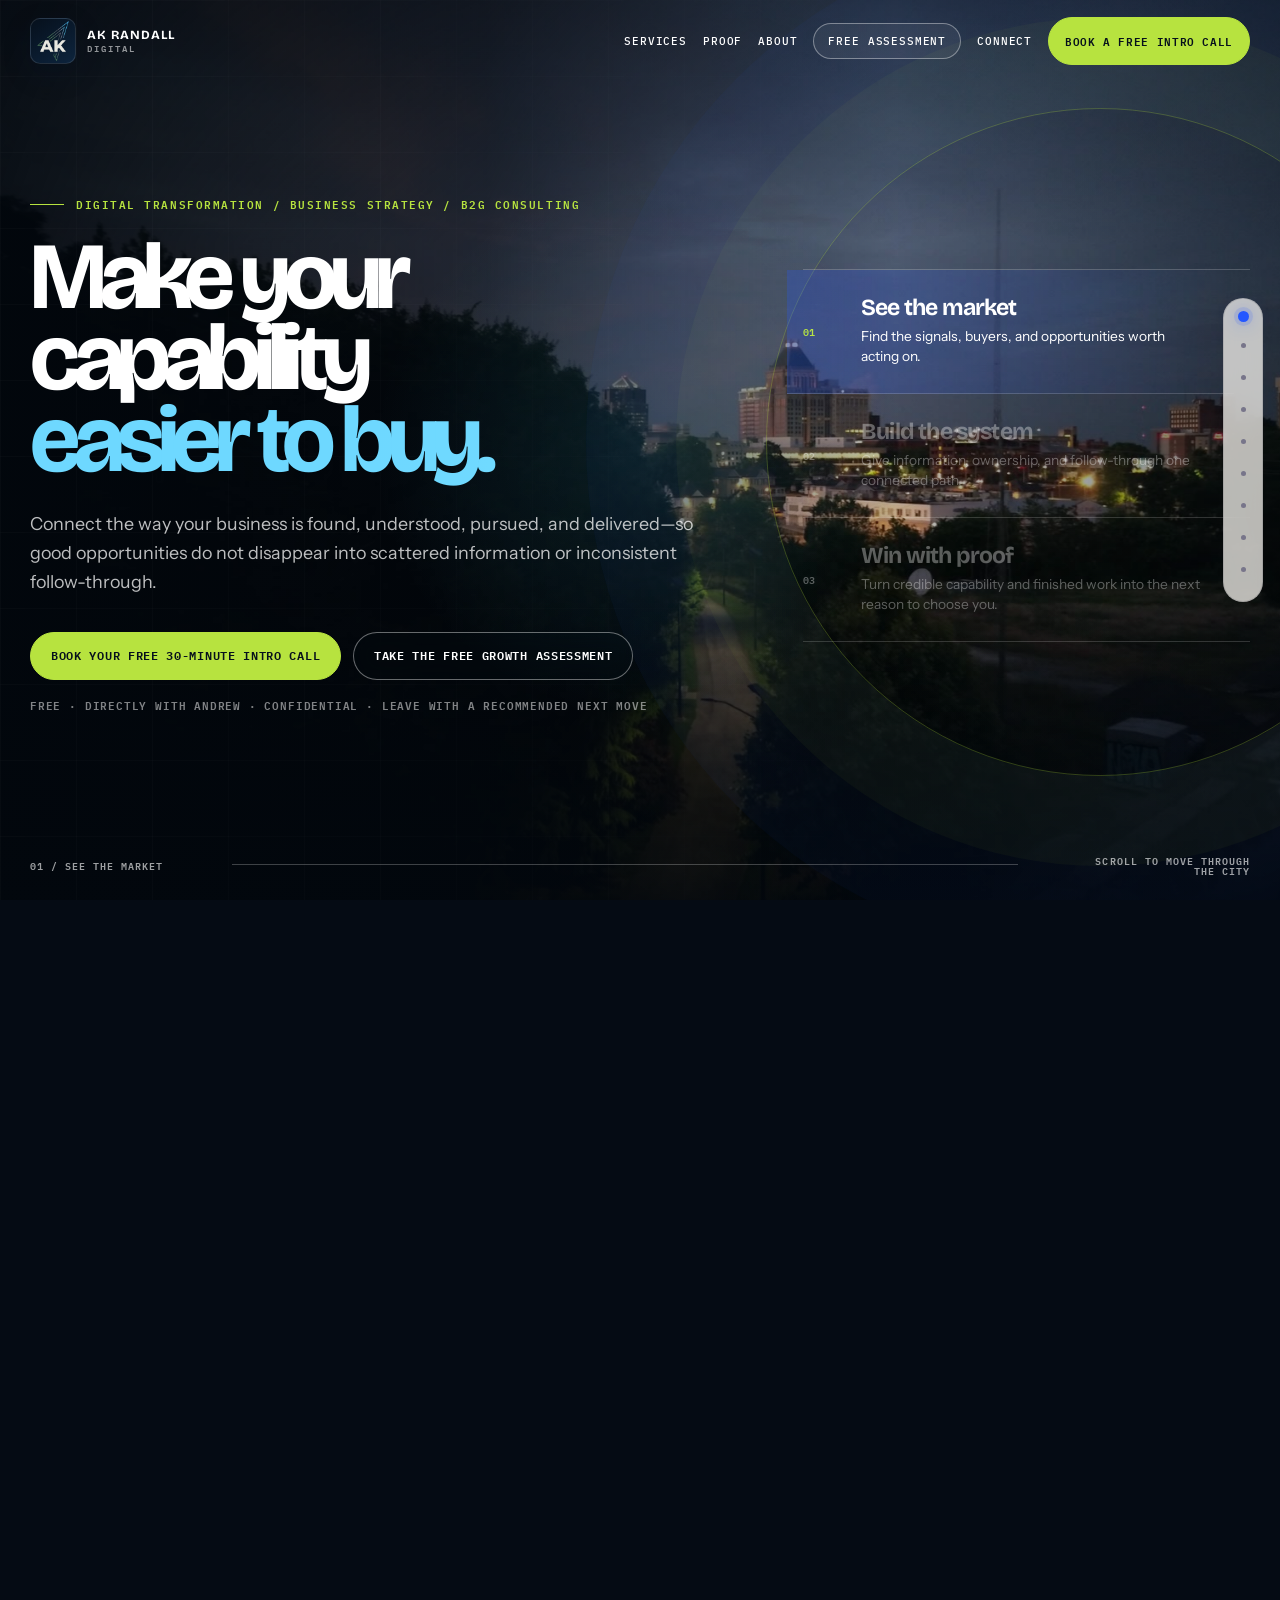
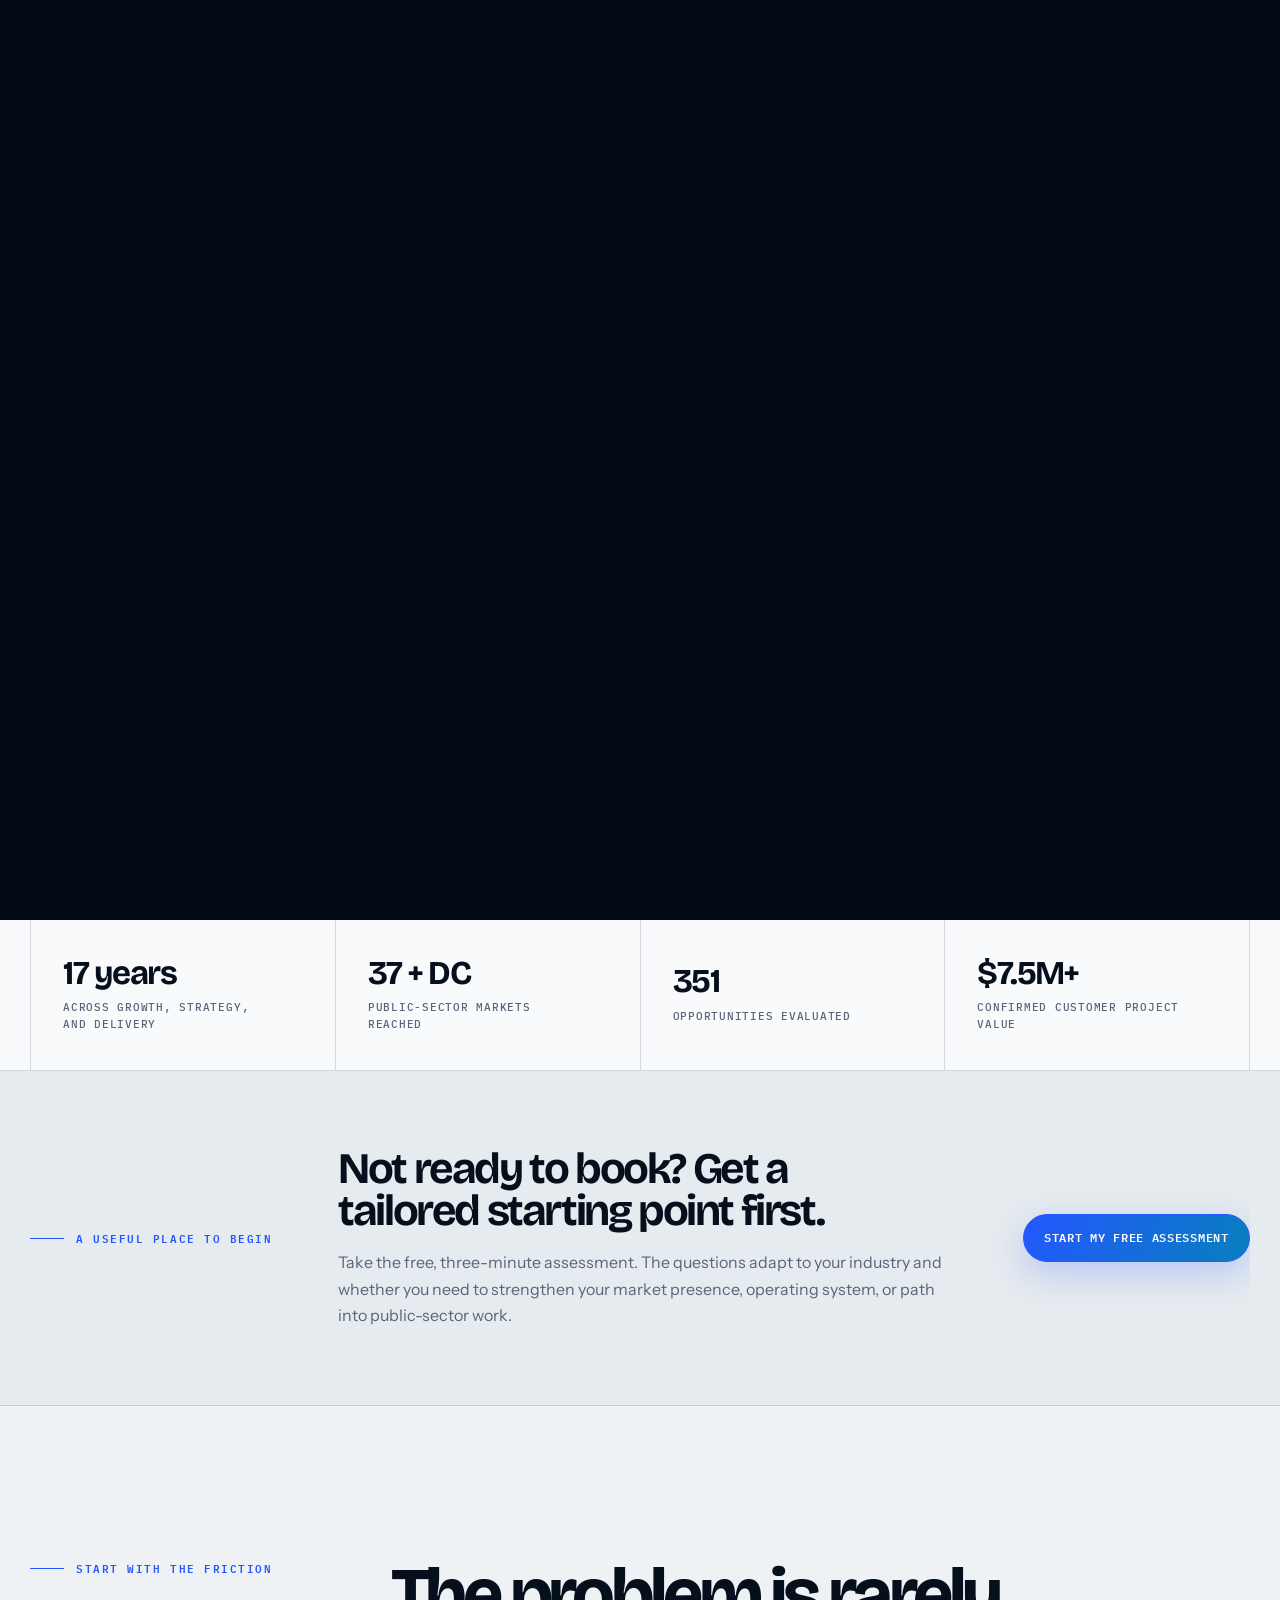
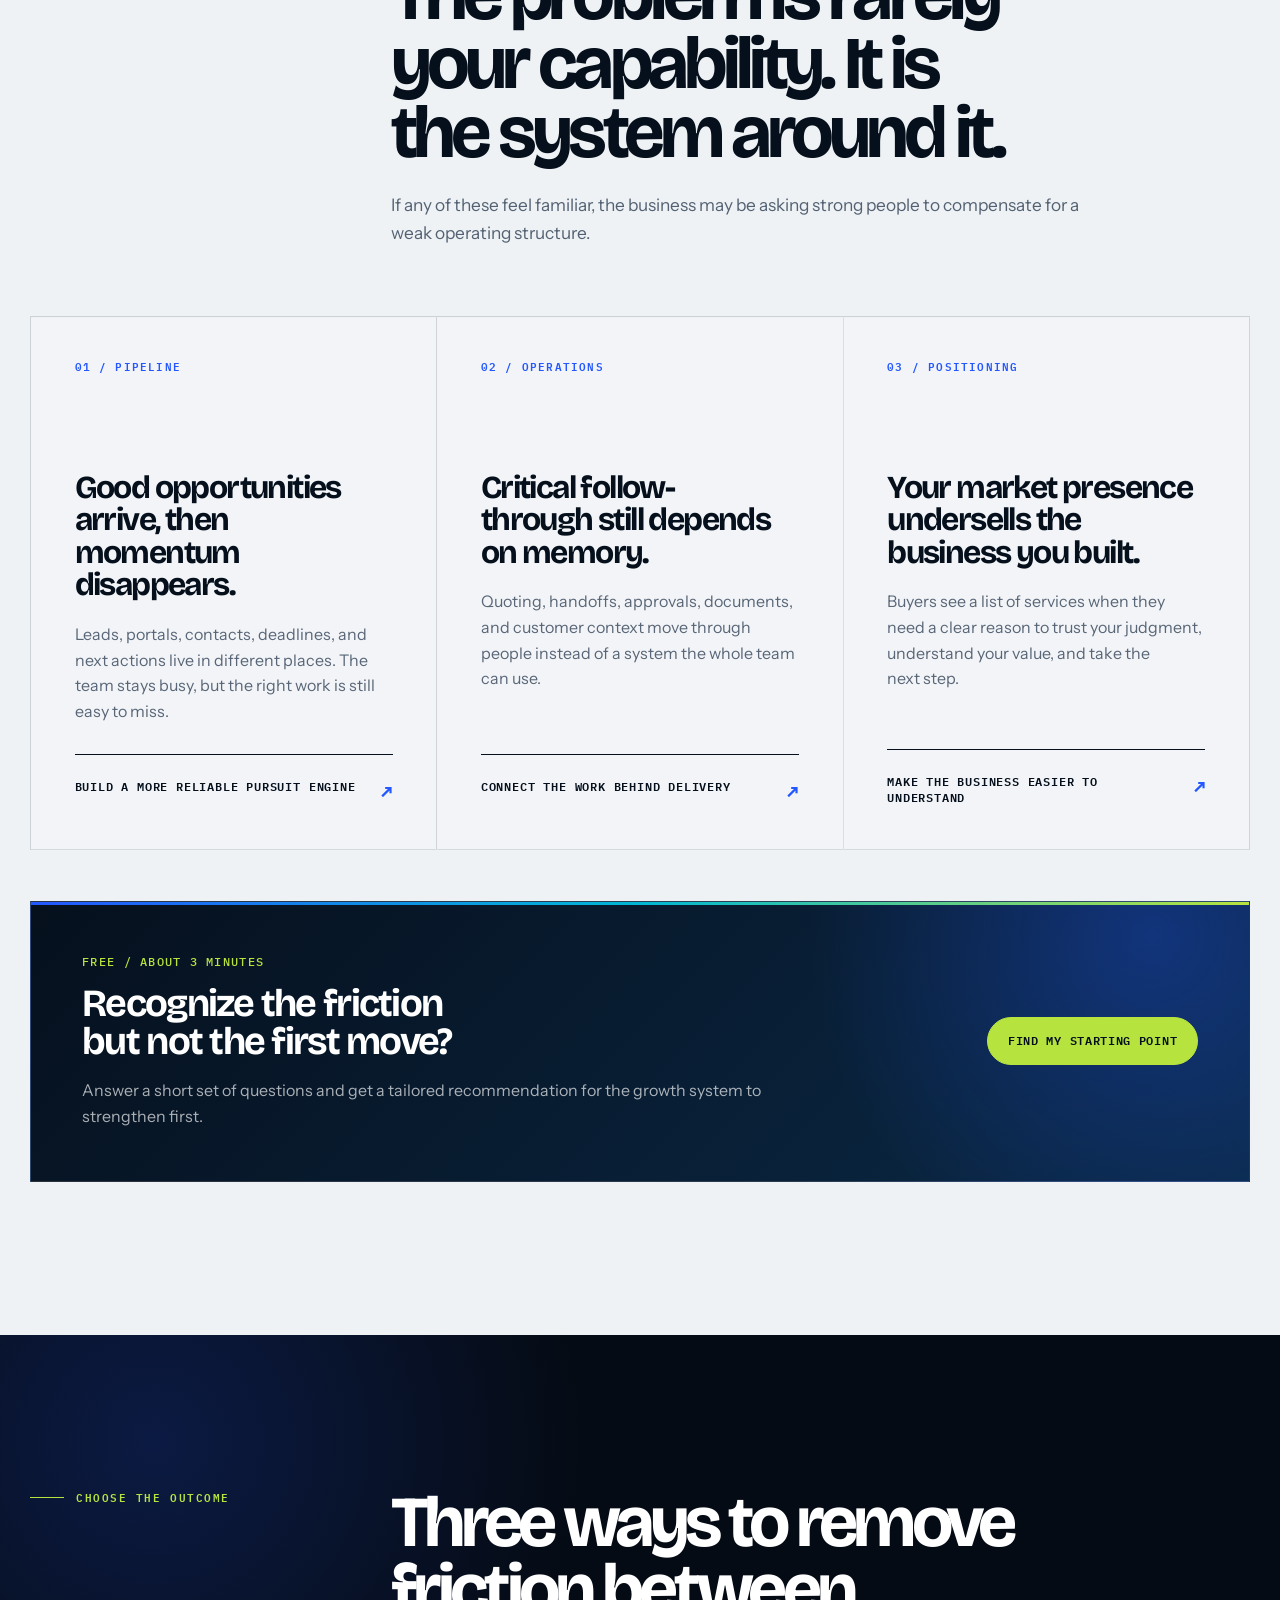
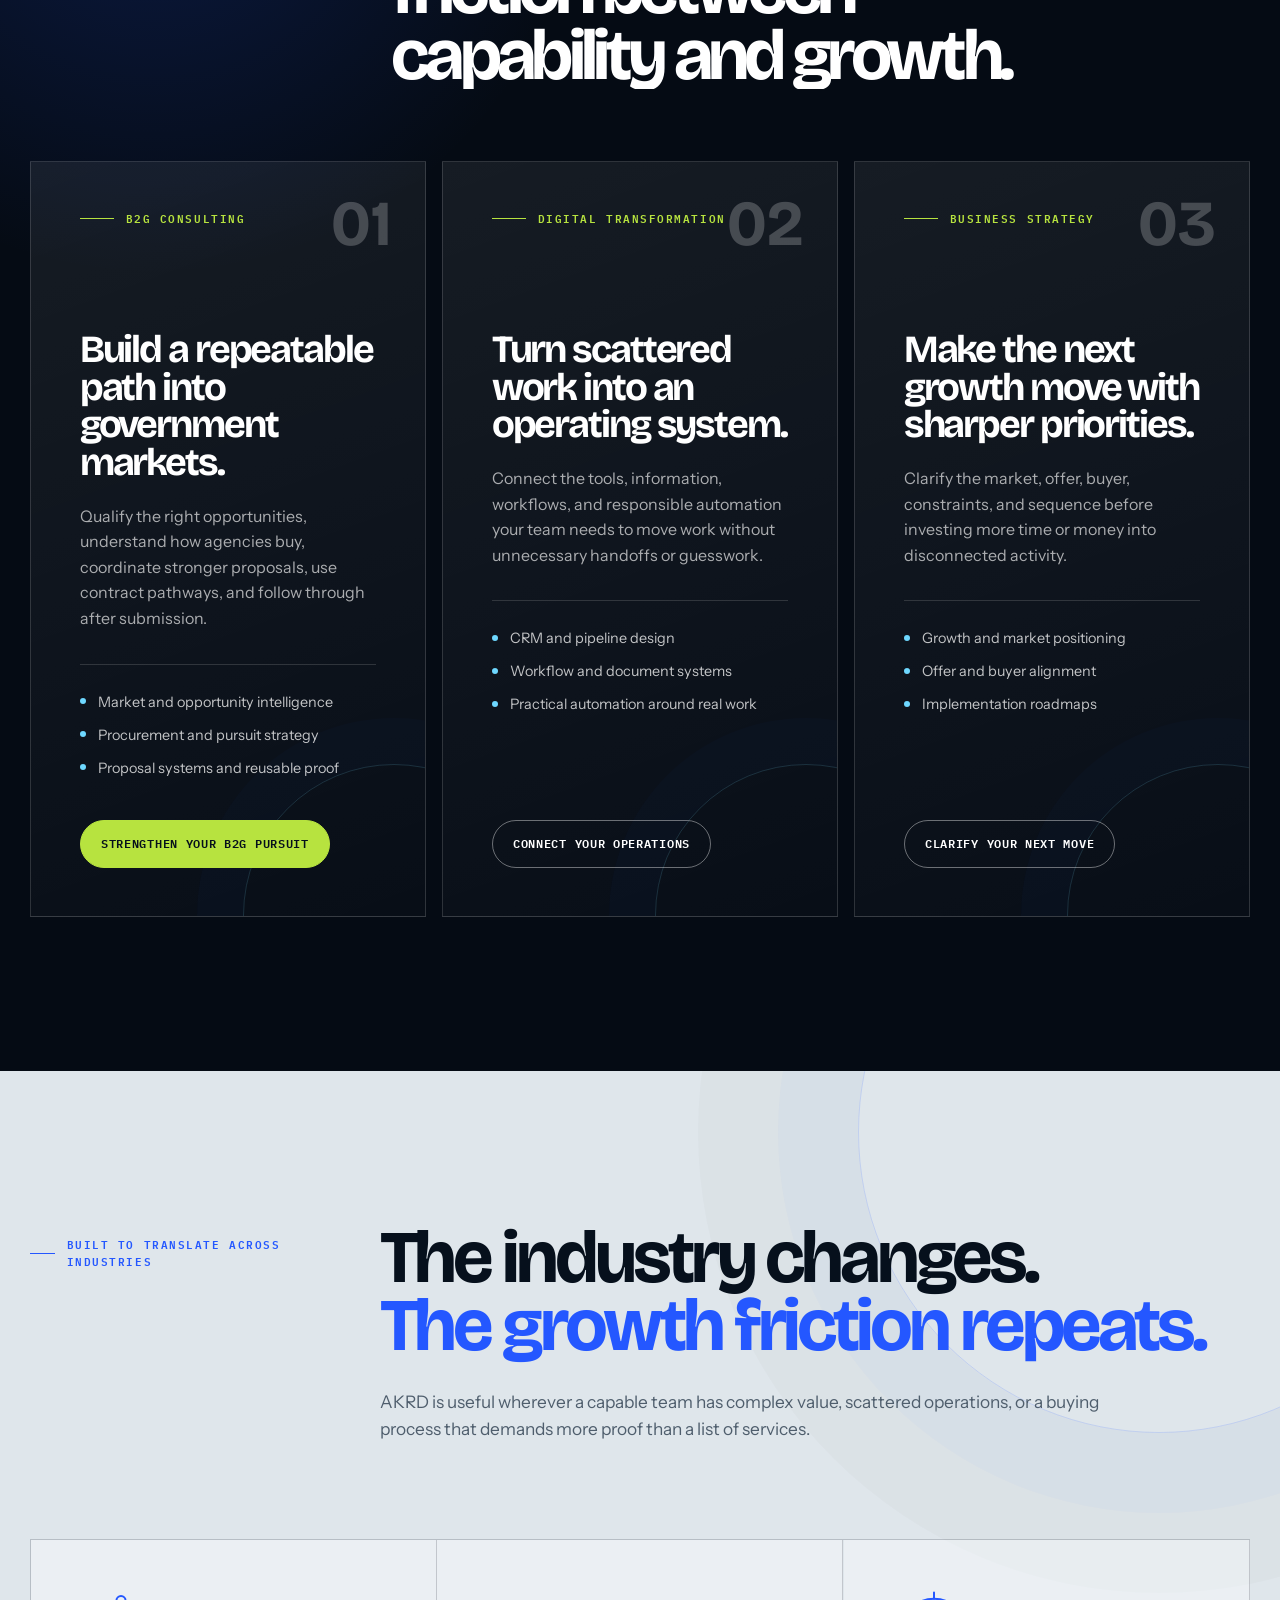
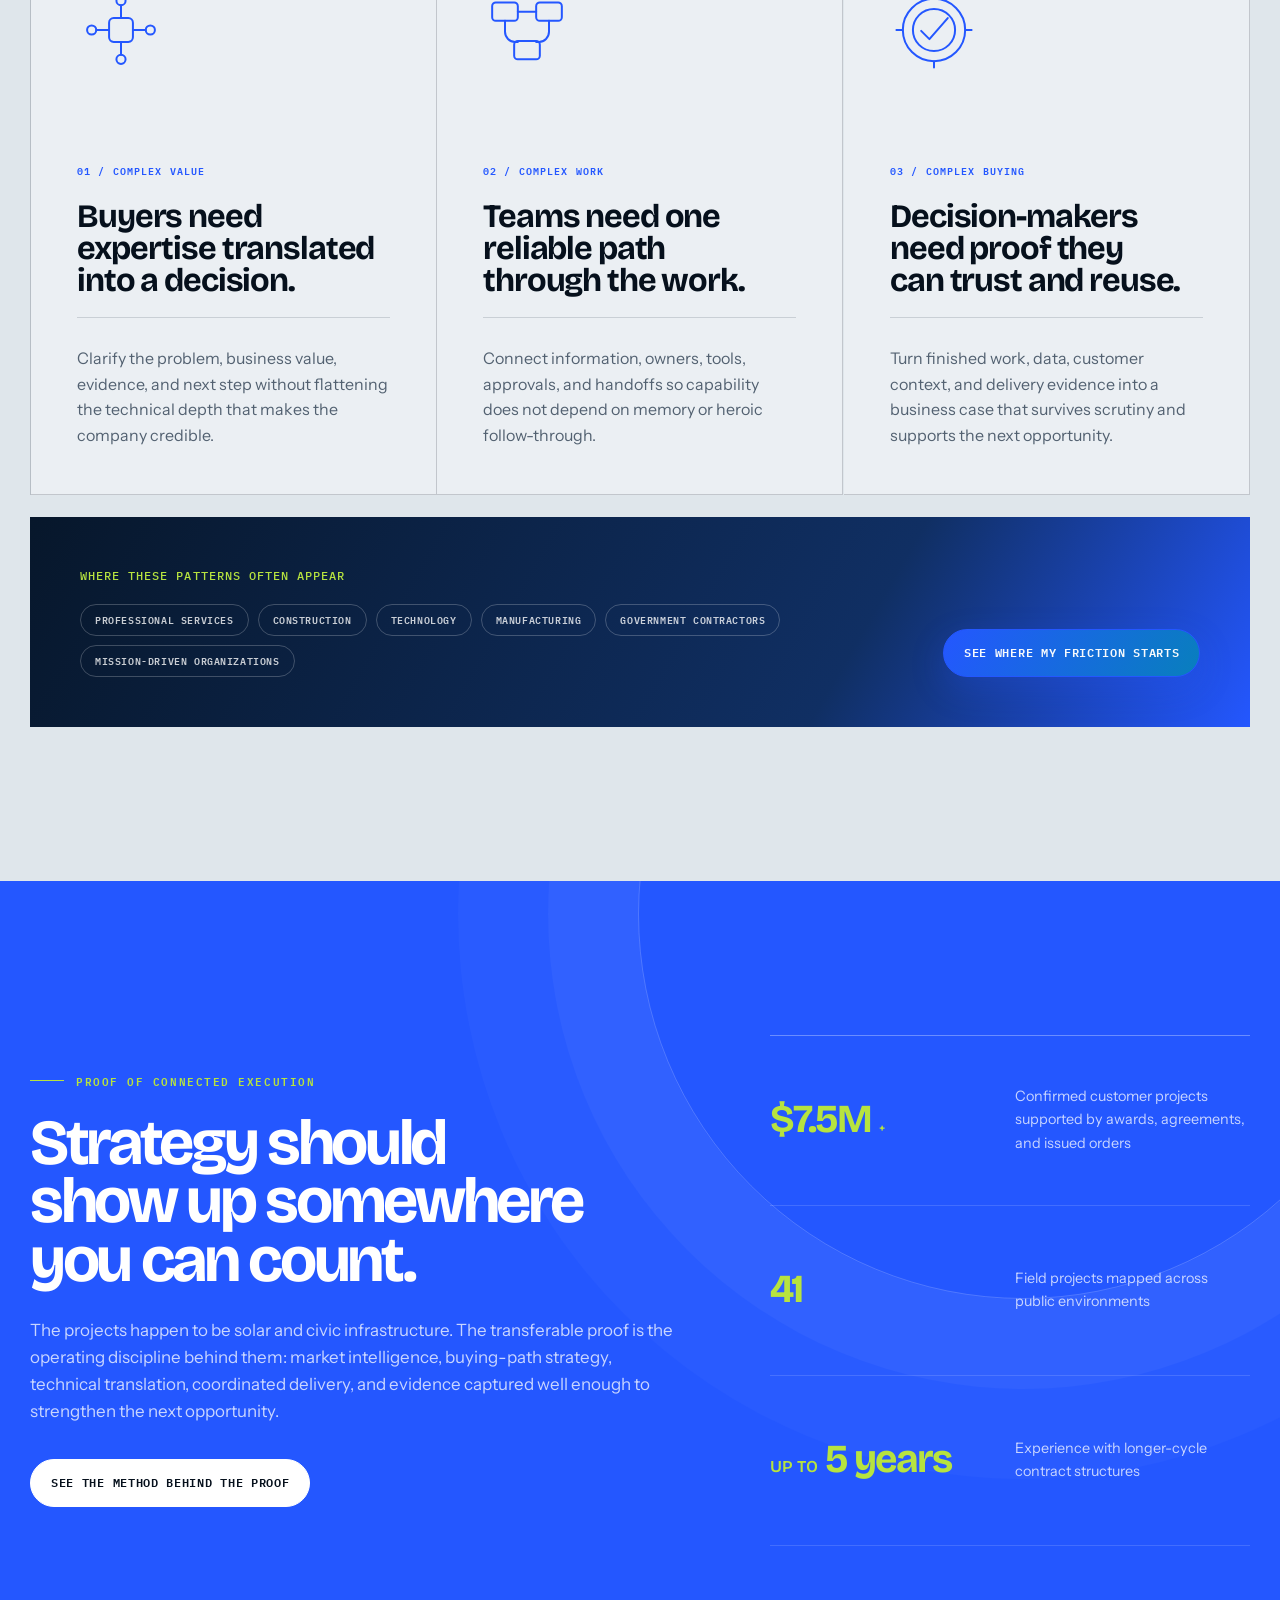
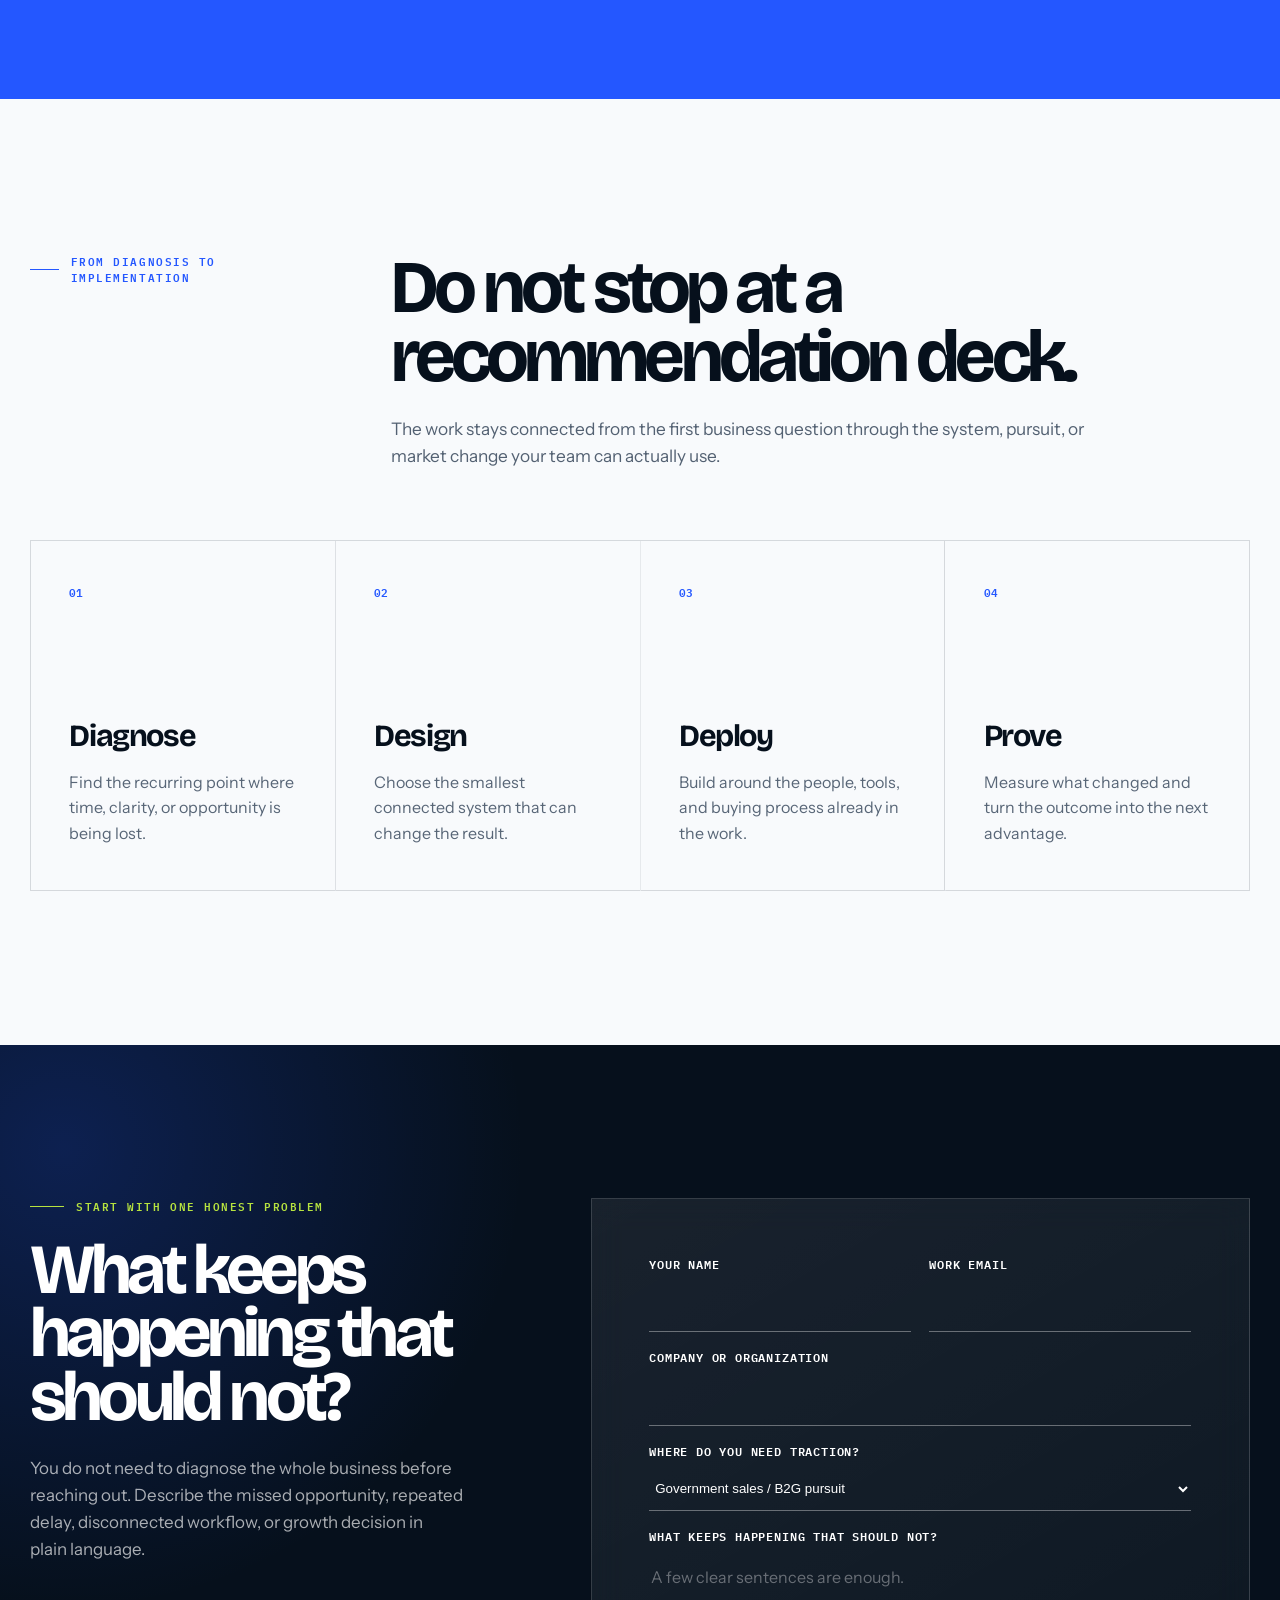
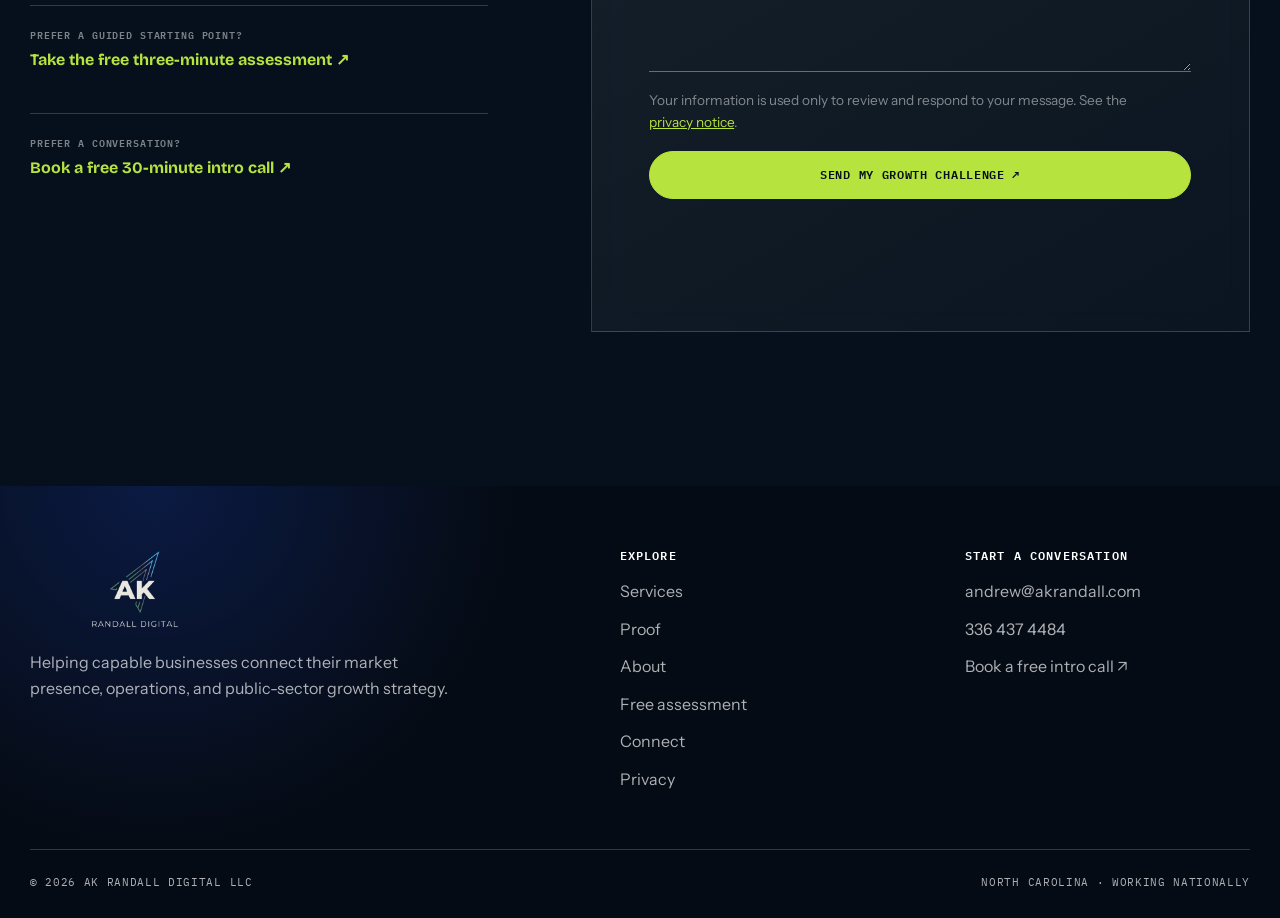
==== commit 14a1ea74: "proof" ====
--- a/index.html
+++ b/index.html
@@ -67,12 +67,12 @@
       </div>
     </section>
 
-    <section class="home-proof-bar" aria-label="Selected experience and outcomes">
+    <section class="home-proof-bar" aria-label="Selected experience and confirmed outcomes">
       <div class="wrap home-proof-grid">
         <div><strong>17 years</strong><span>Across growth, strategy, and delivery</span></div>
         <div><strong>37 + DC</strong><span>Public-sector markets reached</span></div>
         <div><strong>351</strong><span>Opportunities evaluated</span></div>
-        <div><strong>$7.5M+</strong><span>Documented public-sector value</span></div>
+        <div><strong>$7.5M+</strong><span>Confirmed customer project value</span></div>
       </div>
     </section>
 
@@ -196,7 +196,7 @@
           <a class="button button--light" href="work.html">See the method behind the proof</a>
         </div>
         <div class="home-proof-story-metrics">
-          <article data-reveal><strong>$7.5M<sup>+</sup></strong><span>Public awards, committed agreements, and issued orders</span></article>
+          <article data-reveal><strong>$7.5M<sup>+</sup></strong><span>Confirmed customer projects supported by awards, agreements, and issued orders</span></article>
           <article data-reveal><strong>41</strong><span>Field projects mapped across public environments</span></article>
           <article data-reveal><strong><small>Up to</small> 5 years</strong><span>Experience with longer-cycle contract structures</span></article>
         </div>
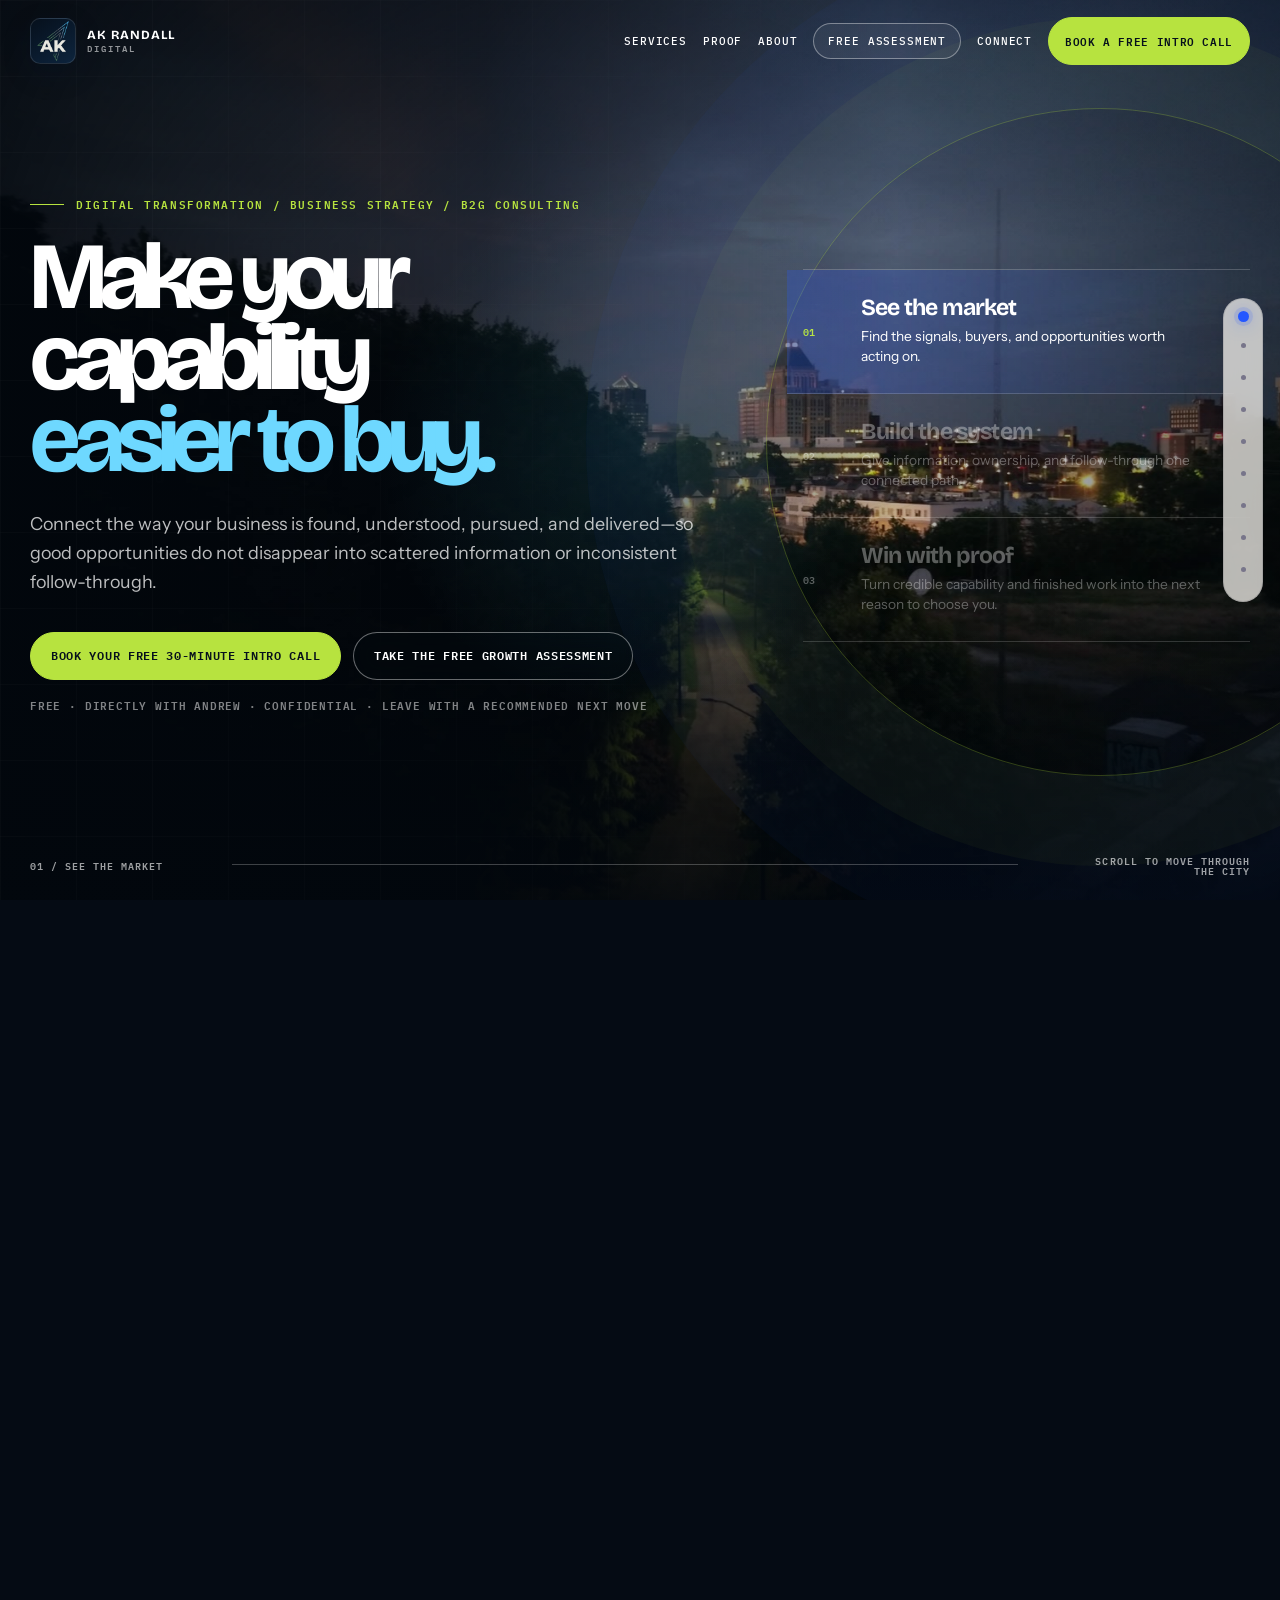
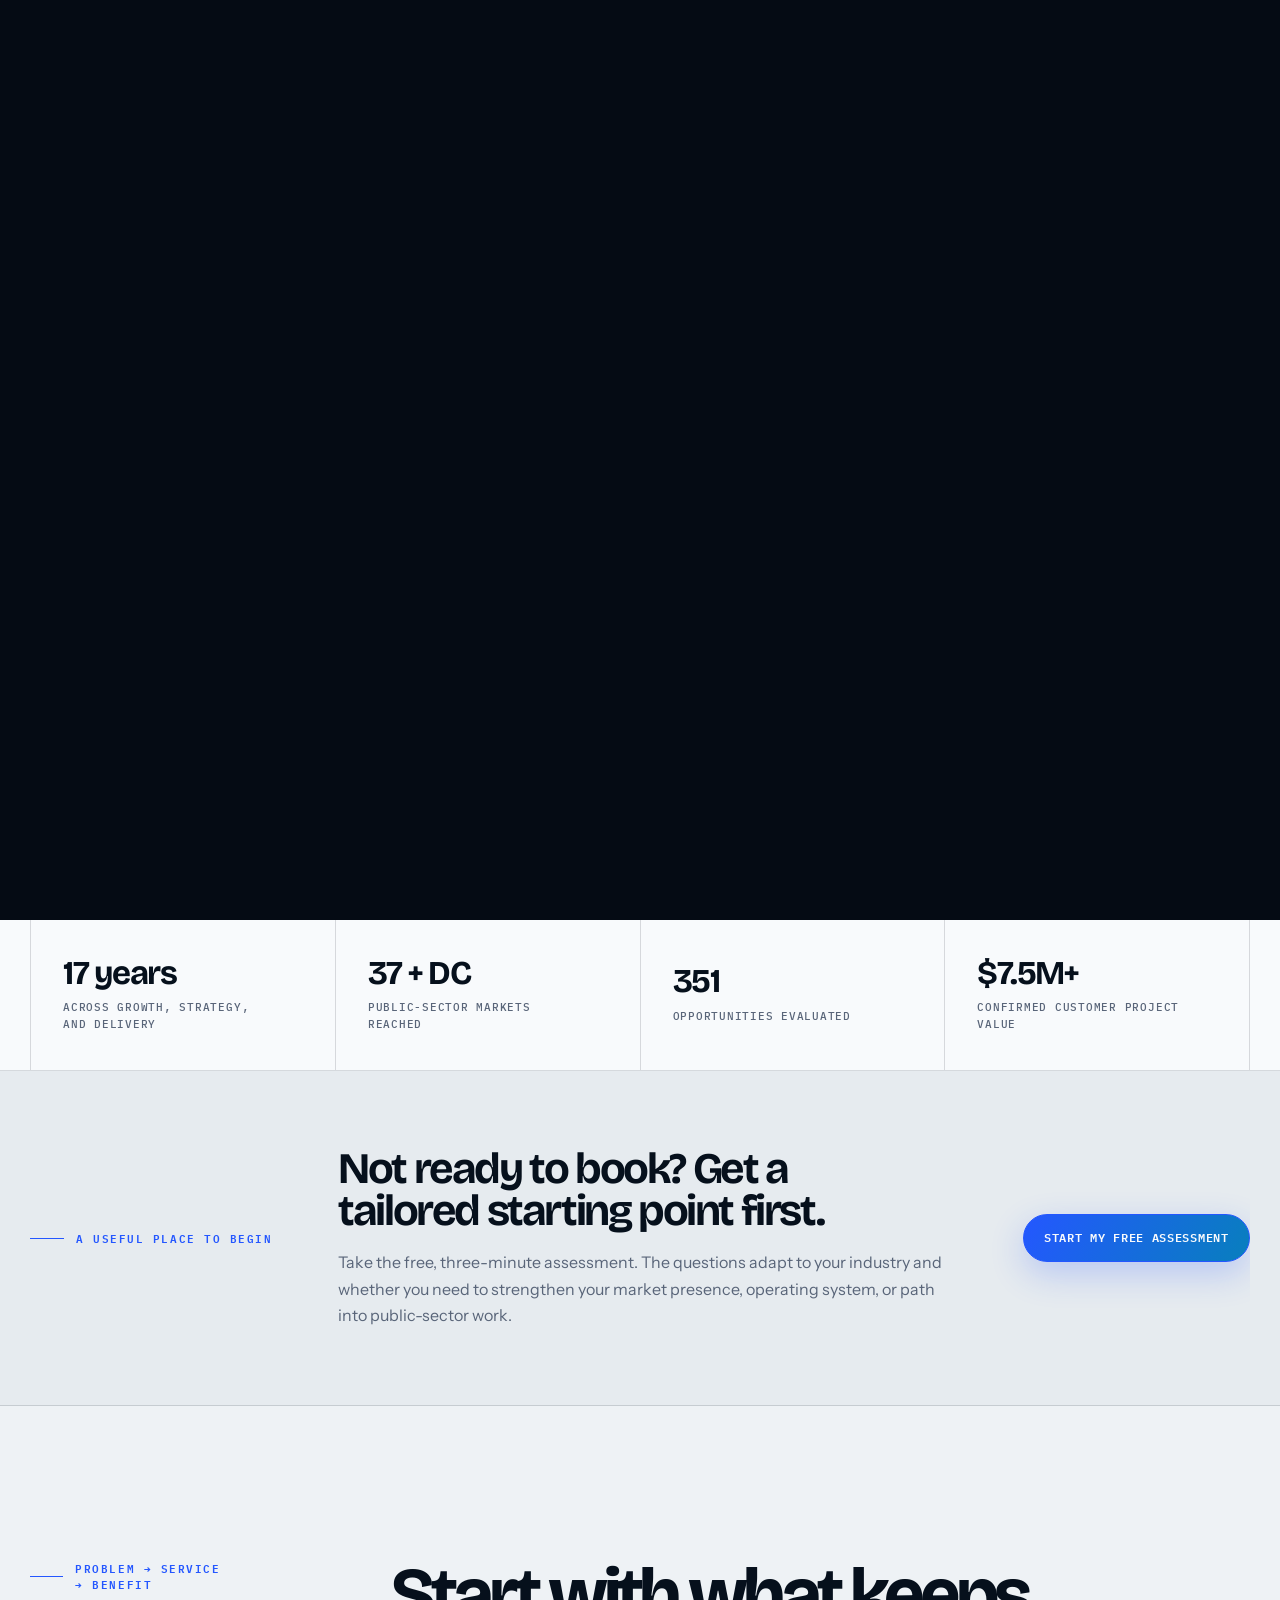
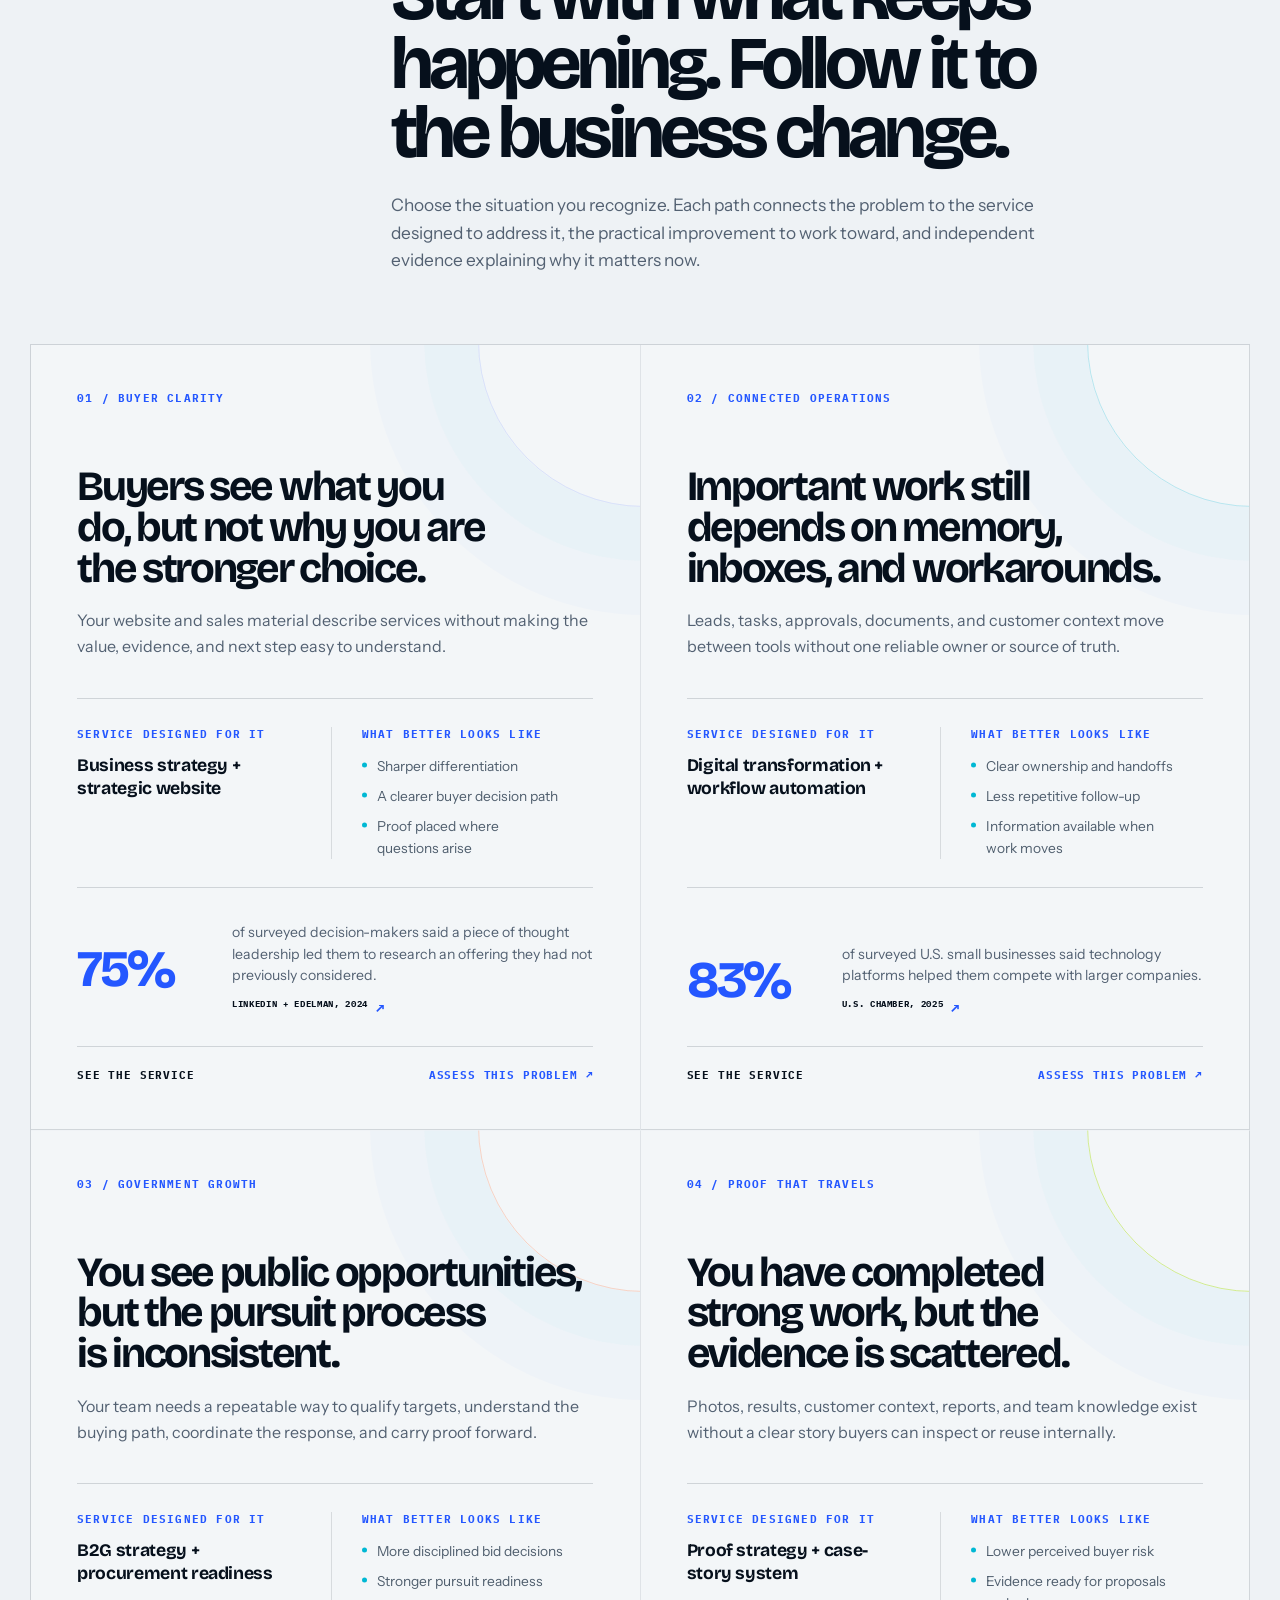
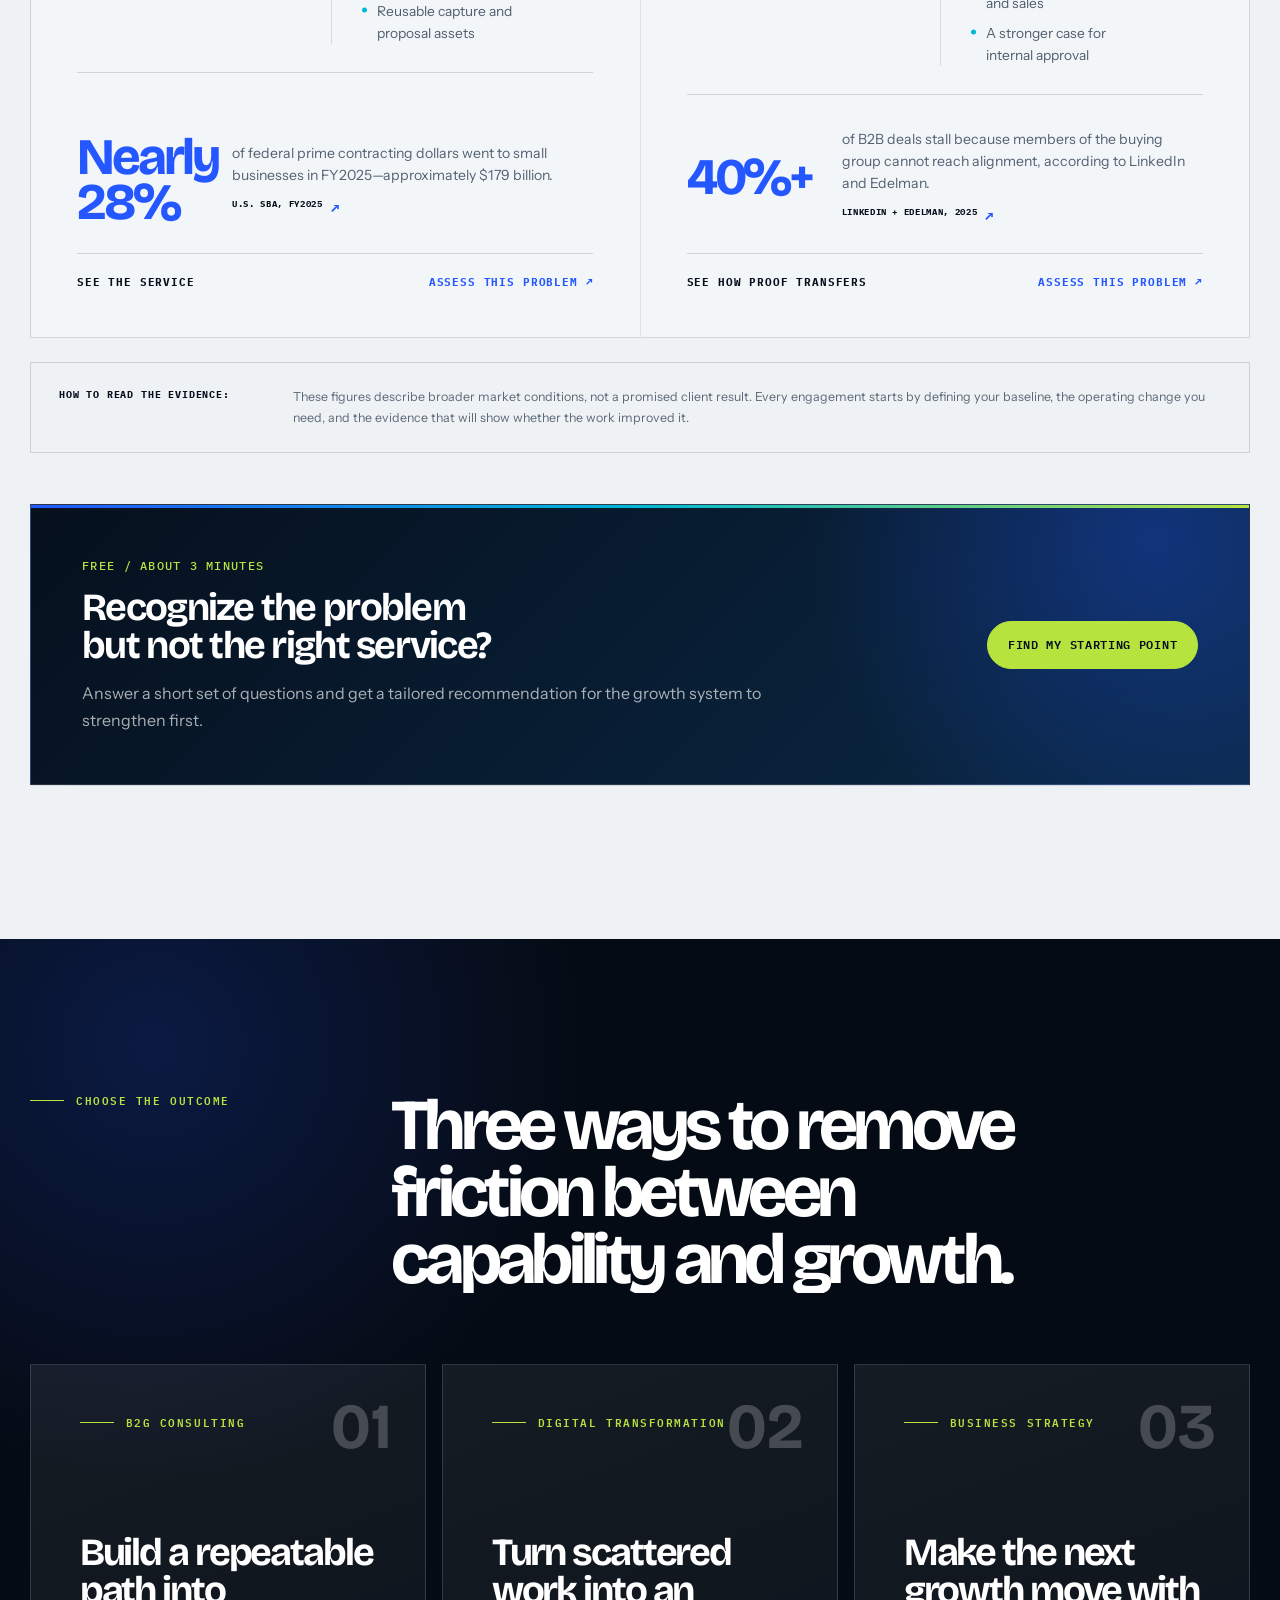
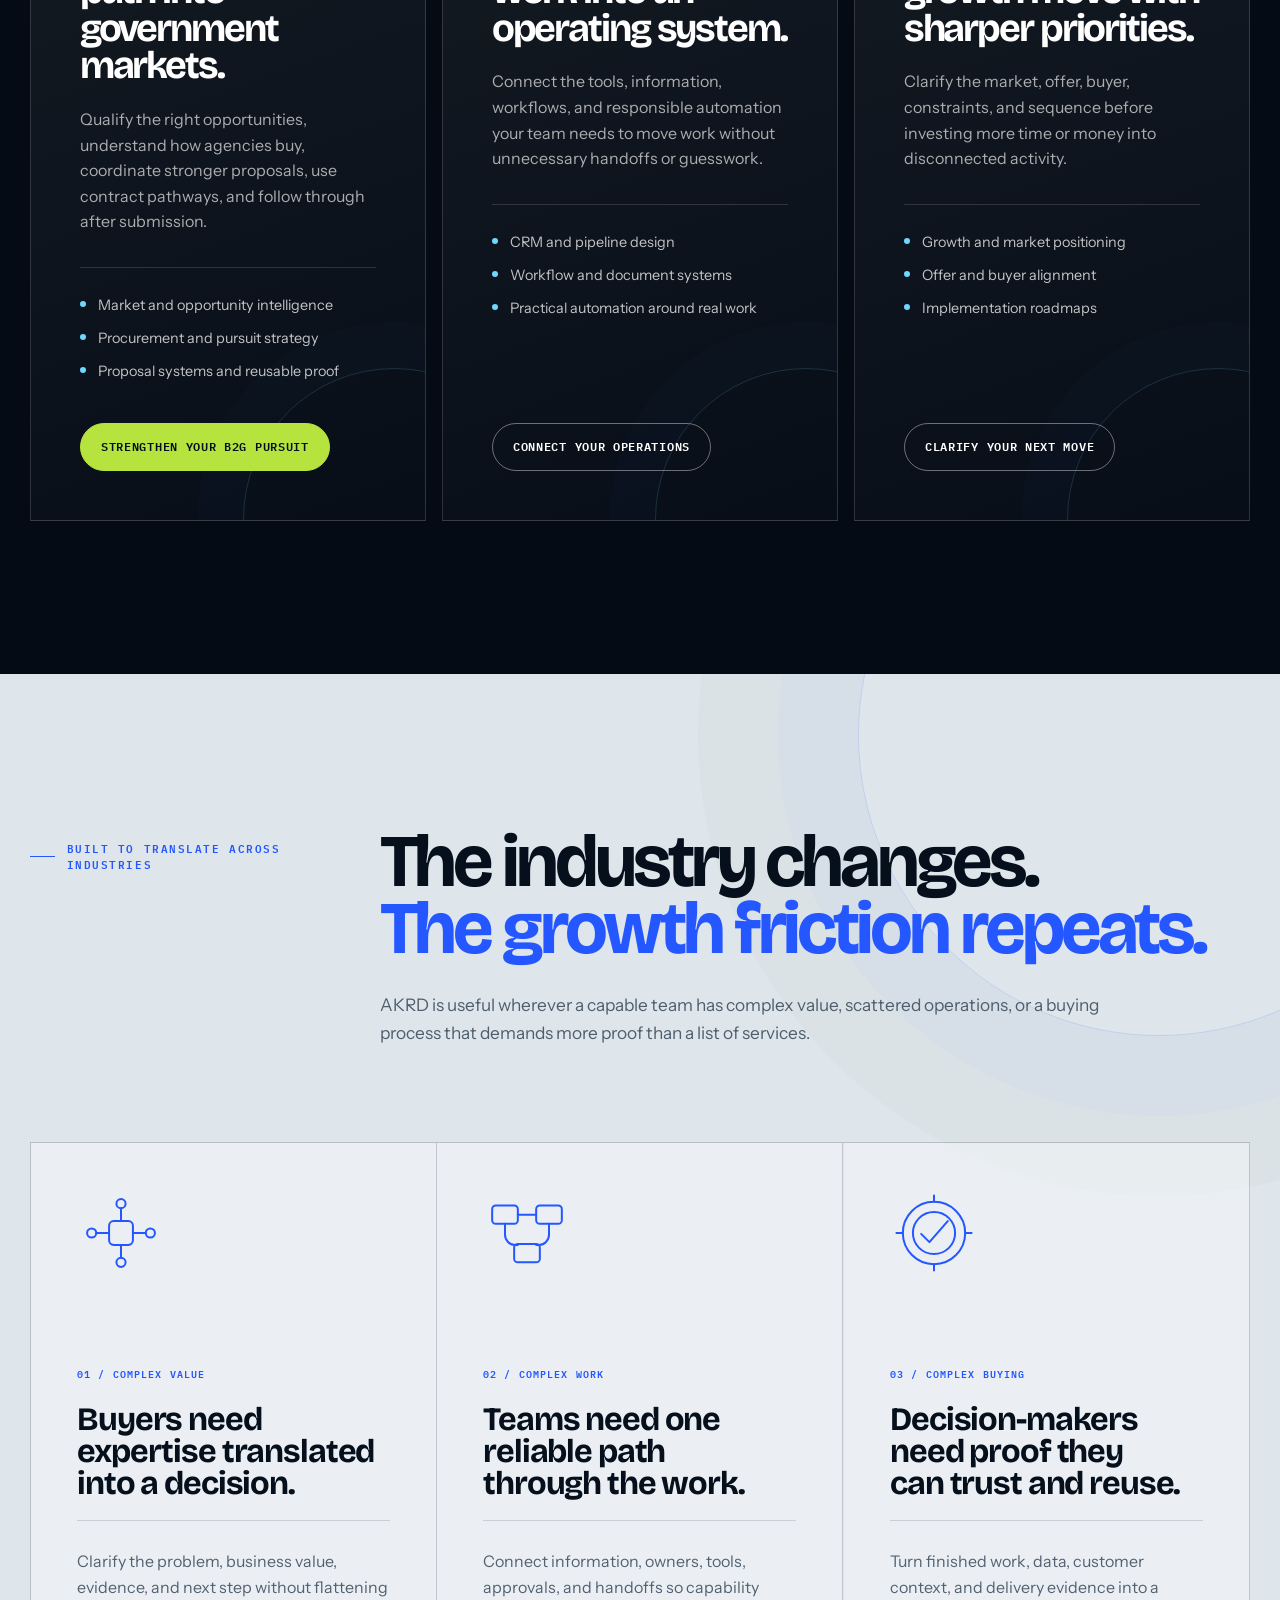
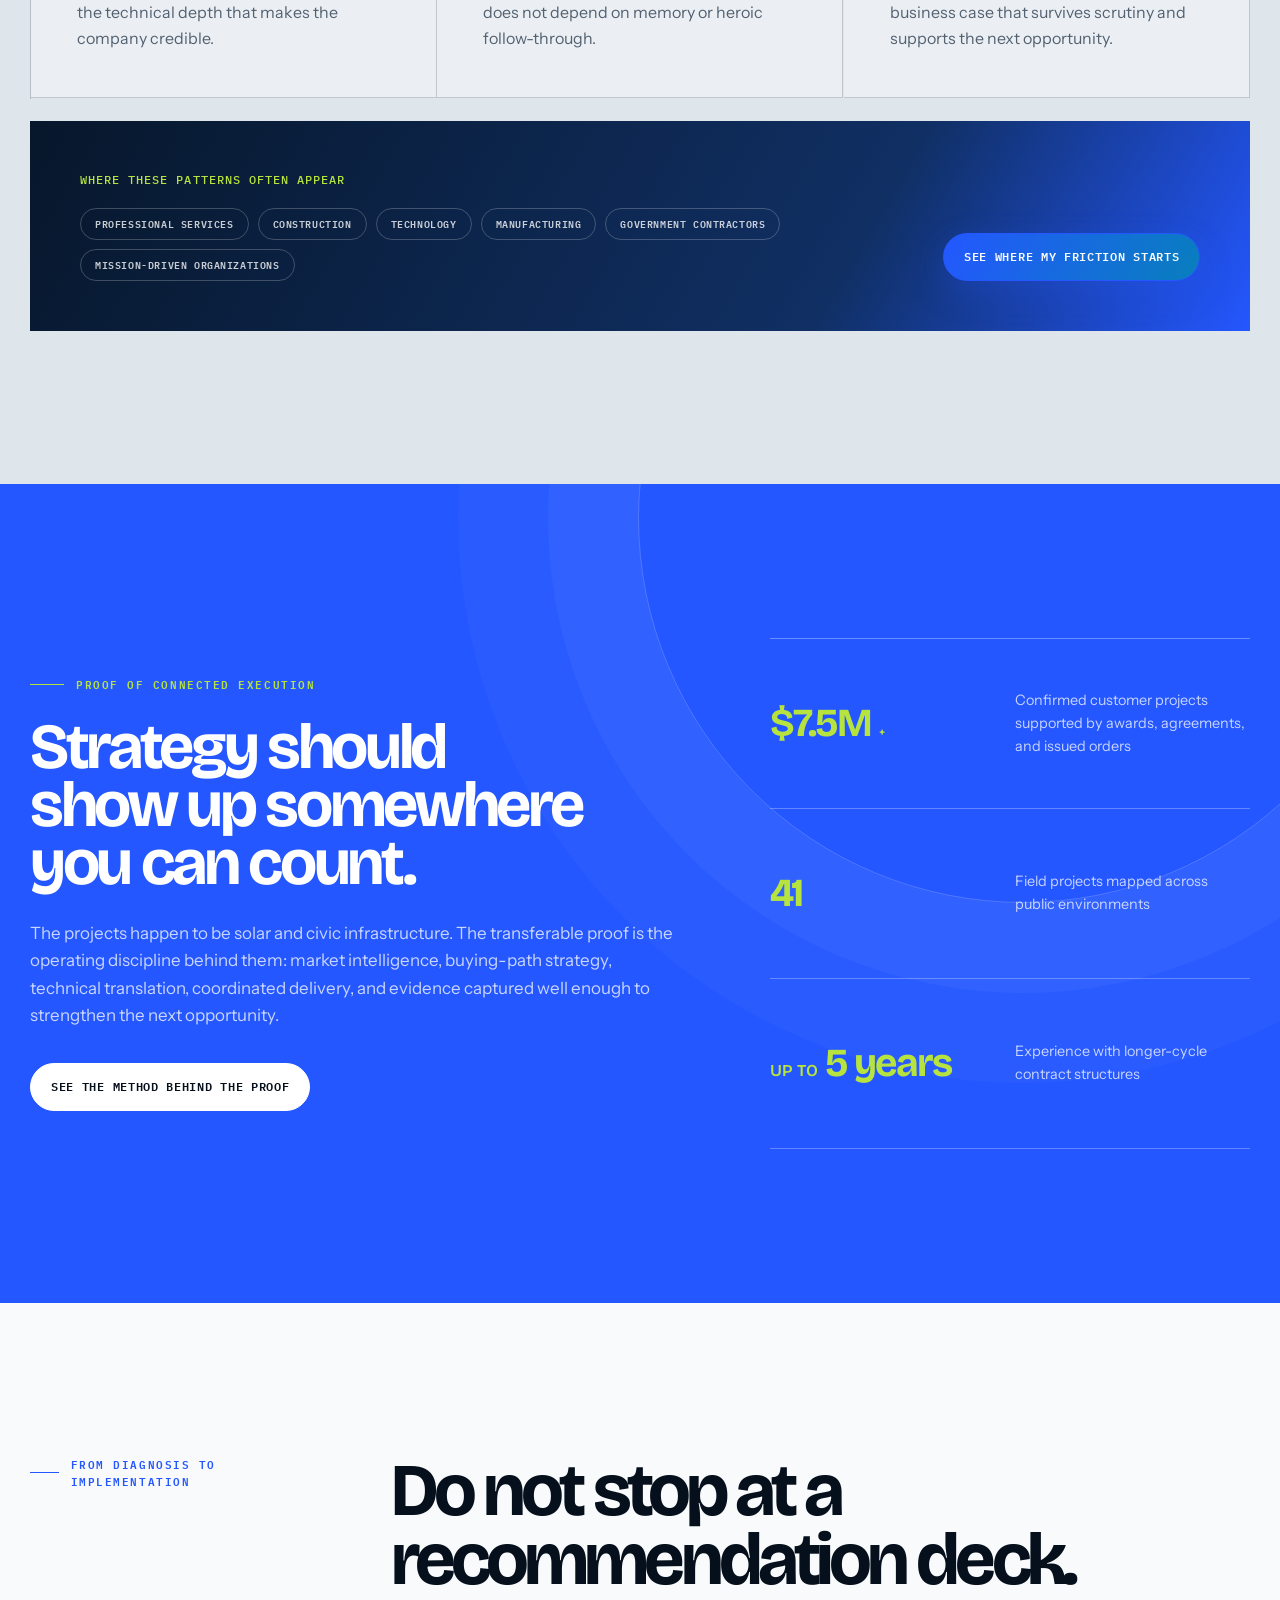
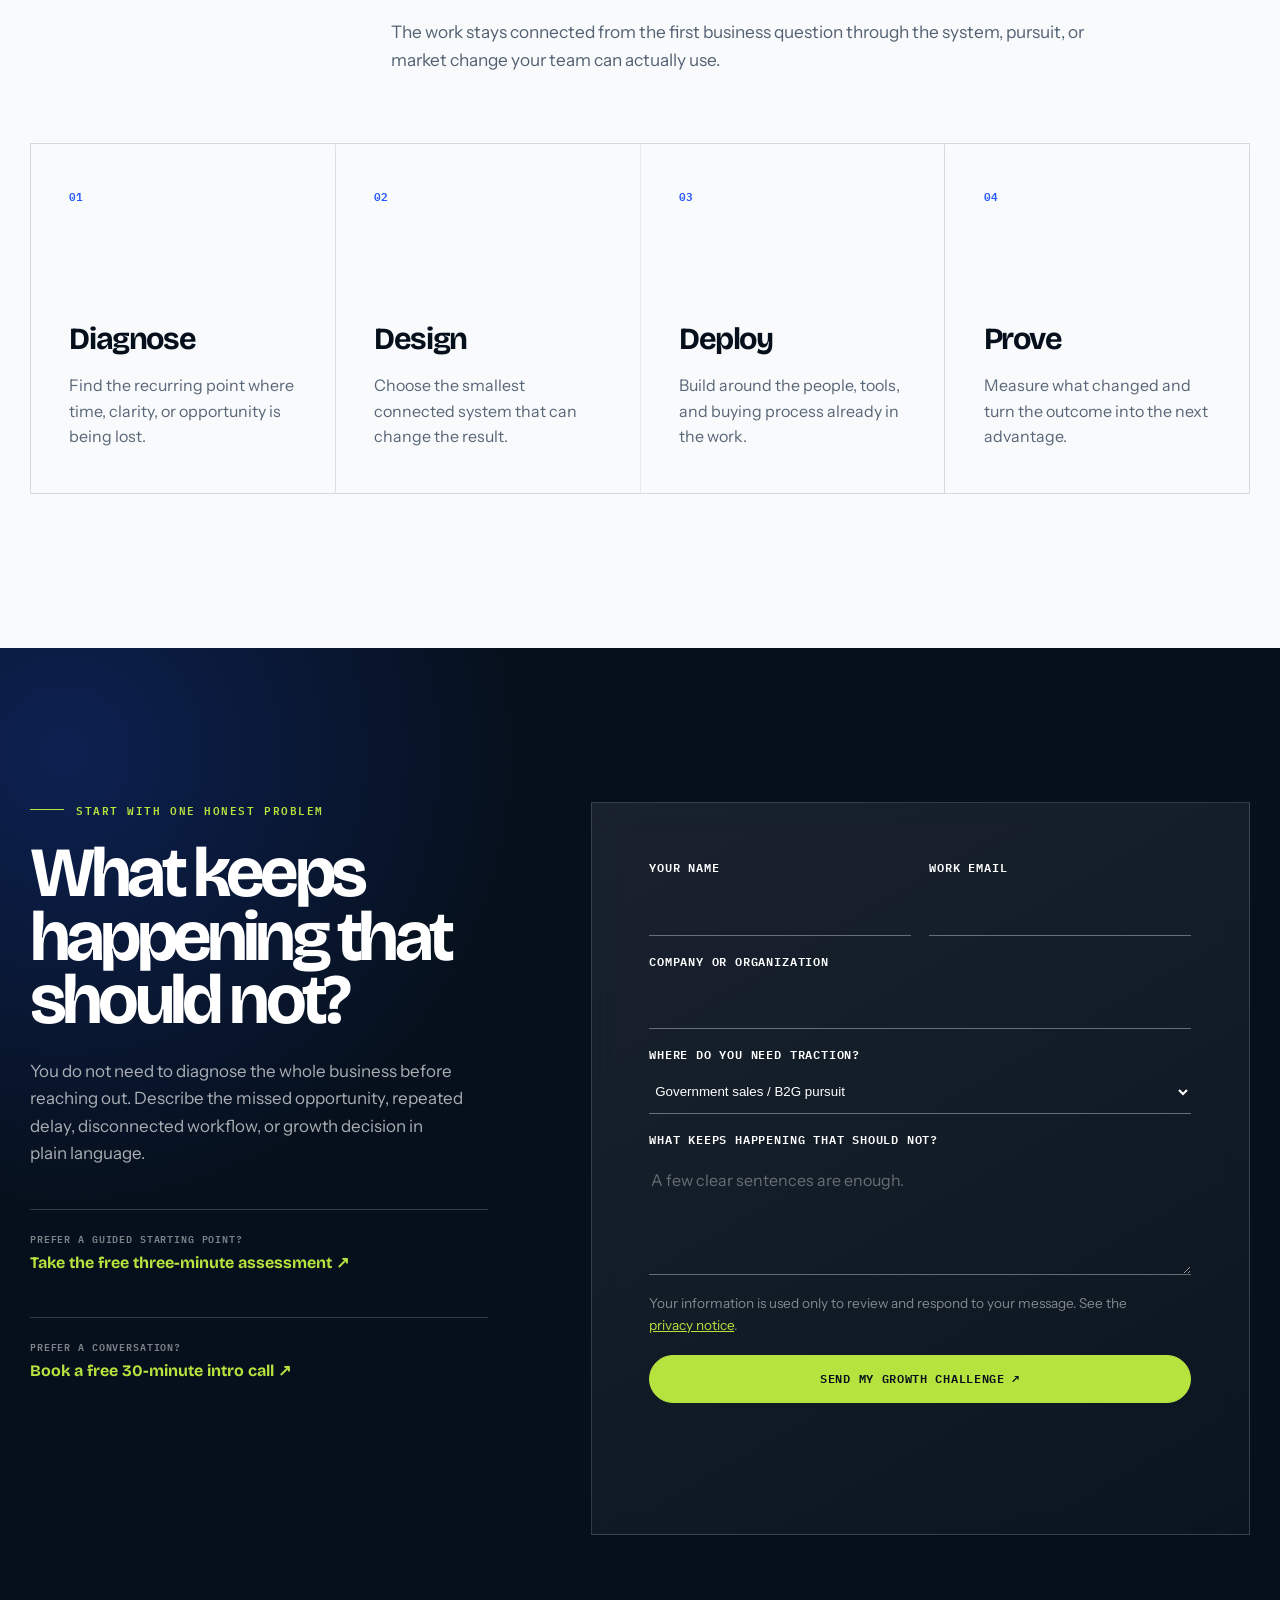
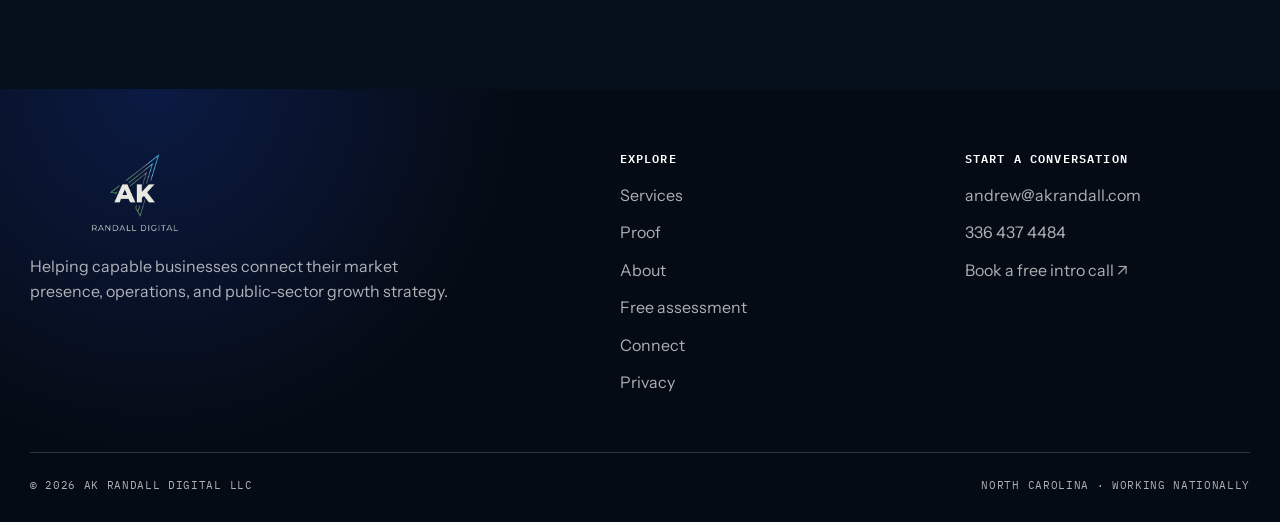
==== commit 841541db: "updates" ====
--- a/index.html
+++ b/index.html
@@ -12,7 +12,7 @@
   <meta property="og:type" content="website">
   <link rel="icon" href="assets/brand/favicon.ico">
   <link rel="canonical" href="https://akrandall.com/">
-  <link rel="stylesheet" href="styles.css?v=20260722b">
+  <link rel="stylesheet" href="styles.css?v=20260722c">
   <script src="lead-config.js?v=20260721d"></script>
   <script src="analytics.js?v=20260721b" defer></script>
   <script src="script.js?v=20260722a" defer></script>
@@ -87,17 +87,84 @@
     <section class="home-diagnostic" id="diagnostic" aria-labelledby="diagnostic-title">
       <div class="wrap">
         <div class="home-section-heading" data-reveal>
-          <p class="eyebrow">Start with the friction</p>
-          <div><h2 id="diagnostic-title">The problem is rarely your capability. It is the system around it.</h2><p>If any of these feel familiar, the business may be asking strong people to compensate for a weak operating structure.</p></div>
-        </div>
-
-        <div class="home-diagnostic-grid">
-          <article data-reveal><span>01 / PIPELINE</span><h3>Good opportunities arrive, then momentum disappears.</h3><p>Leads, portals, contacts, deadlines, and next actions live in different places. The team stays busy, but the right work is still easy to miss.</p><a href="services.html#win">Build a more reliable pursuit engine <b aria-hidden="true">&nearr;</b></a></article>
-          <article data-reveal><span>02 / OPERATIONS</span><h3>Critical follow-through still depends on memory.</h3><p>Quoting, handoffs, approvals, documents, and customer context move through people instead of a system the whole team can use.</p><a href="services.html#build">Connect the work behind delivery <b aria-hidden="true">&nearr;</b></a></article>
-          <article data-reveal><span>03 / POSITIONING</span><h3>Your market presence undersells the business you built.</h3><p>Buyers see a list of services when they need a clear reason to trust your judgment, understand your value, and take the next step.</p><a href="services.html#launch">Make the business easier to understand <b aria-hidden="true">&nearr;</b></a></article>
-        </div>
+          <p class="eyebrow">Problem &rarr; service &rarr; benefit</p>
+          <div><h2 id="diagnostic-title">Start with what keeps happening. Follow it to the business change.</h2><p>Choose the situation you recognize. Each path connects the problem to the service designed to address it, the practical improvement to work toward, and independent evidence explaining why it matters now.</p></div>
+        </div>
+
+        <div class="home-decision-grid">
+          <article class="home-decision-card" data-reveal>
+            <div class="home-decision-problem">
+              <span>01 / BUYER CLARITY</span>
+              <h3>Buyers see what you do, but not why you are the stronger choice.</h3>
+              <p>Your website and sales material describe services without making the value, evidence, and next step easy to understand.</p>
+            </div>
+            <div class="home-decision-solution">
+              <div><span>Service designed for it</span><strong>Business strategy + strategic website</strong></div>
+              <div><span>What better looks like</span><ul><li>Sharper differentiation</li><li>A clearer buyer decision path</li><li>Proof placed where questions arise</li></ul></div>
+            </div>
+            <aside class="home-decision-fact">
+              <strong>75%</strong>
+              <div><p>of surveyed decision-makers said a piece of thought leadership led them to research an offering they had not previously considered.</p><a href="https://www.linkedin.com/business/marketing/blog/research-and-insights/b2b-thought-leadership-research-impact-linkedin-edelman" target="_blank" rel="noopener">LinkedIn + Edelman, 2024 <b aria-hidden="true">&nearr;</b></a></div>
+            </aside>
+            <div class="home-decision-actions"><a href="services.html#launch">See the service</a><a href="assessment.html?path=brand&amp;source=buyer-clarity" data-assessment-cta="decision-buyer-clarity">Assess this problem <b aria-hidden="true">&nearr;</b></a></div>
+          </article>
+
+          <article class="home-decision-card" data-reveal>
+            <div class="home-decision-problem">
+              <span>02 / CONNECTED OPERATIONS</span>
+              <h3>Important work still depends on memory, inboxes, and workarounds.</h3>
+              <p>Leads, tasks, approvals, documents, and customer context move between tools without one reliable owner or source of truth.</p>
+            </div>
+            <div class="home-decision-solution">
+              <div><span>Service designed for it</span><strong>Digital transformation + workflow automation</strong></div>
+              <div><span>What better looks like</span><ul><li>Clear ownership and handoffs</li><li>Less repetitive follow-up</li><li>Information available when work moves</li></ul></div>
+            </div>
+            <aside class="home-decision-fact">
+              <strong>83%</strong>
+              <div><p>of surveyed U.S. small businesses said technology platforms helped them compete with larger companies.</p><a href="https://www.uschamber.com/assets/documents/20251621-CTEC-Empowering-Small-Business-Report-2025-v1-r10-Digital-FINAL.pdf" target="_blank" rel="noopener">U.S. Chamber, 2025 <b aria-hidden="true">&nearr;</b></a></div>
+            </aside>
+            <div class="home-decision-actions"><a href="services.html#build">See the service</a><a href="assessment.html?path=system&amp;source=connected-operations" data-assessment-cta="decision-operations">Assess this problem <b aria-hidden="true">&nearr;</b></a></div>
+          </article>
+
+          <article class="home-decision-card" data-reveal>
+            <div class="home-decision-problem">
+              <span>03 / GOVERNMENT GROWTH</span>
+              <h3>You see public opportunities, but the pursuit process is inconsistent.</h3>
+              <p>Your team needs a repeatable way to qualify targets, understand the buying path, coordinate the response, and carry proof forward.</p>
+            </div>
+            <div class="home-decision-solution">
+              <div><span>Service designed for it</span><strong>B2G strategy + procurement readiness</strong></div>
+              <div><span>What better looks like</span><ul><li>More disciplined bid decisions</li><li>Stronger pursuit readiness</li><li>Reusable capture and proposal assets</li></ul></div>
+            </div>
+            <aside class="home-decision-fact">
+              <strong>Nearly 28%</strong>
+              <div><p>of federal prime contracting dollars went to small businesses in FY2025&mdash;approximately $179 billion.</p><a href="https://www.sba.gov/article/2026/06/25/sba-releases-fy25-scorecard-small-business-contracting" target="_blank" rel="noopener">U.S. SBA, FY2025 <b aria-hidden="true">&nearr;</b></a></div>
+            </aside>
+            <div class="home-decision-actions"><a href="services.html#win">See the service</a><a href="assessment.html?path=work&amp;source=government-growth" data-assessment-cta="decision-b2g">Assess this problem <b aria-hidden="true">&nearr;</b></a></div>
+          </article>
+
+          <article class="home-decision-card" data-reveal>
+            <div class="home-decision-problem">
+              <span>04 / PROOF THAT TRAVELS</span>
+              <h3>You have completed strong work, but the evidence is scattered.</h3>
+              <p>Photos, results, customer context, reports, and team knowledge exist without a clear story buyers can inspect or reuse internally.</p>
+            </div>
+            <div class="home-decision-solution">
+              <div><span>Service designed for it</span><strong>Proof strategy + case-story system</strong></div>
+              <div><span>What better looks like</span><ul><li>Lower perceived buyer risk</li><li>Evidence ready for proposals and sales</li><li>A stronger case for internal approval</li></ul></div>
+            </div>
+            <aside class="home-decision-fact">
+              <strong>40%+</strong>
+              <div><p>of B2B deals stall because members of the buying group cannot reach alignment, according to LinkedIn and Edelman.</p><a href="https://www.linkedin.com/business/marketing/blog/research-and-insights/b2b-thought-leadership-influence-hidden-buyers" target="_blank" rel="noopener">LinkedIn + Edelman, 2025 <b aria-hidden="true">&nearr;</b></a></div>
+            </aside>
+            <div class="home-decision-actions"><a href="work.html#transferability">See how proof transfers</a><a href="assessment.html?path=brand&amp;source=proof-system" data-assessment-cta="decision-proof">Assess this problem <b aria-hidden="true">&nearr;</b></a></div>
+          </article>
+        </div>
+
+        <p class="home-research-note" data-reveal><strong>How to read the evidence:</strong> These figures describe broader market conditions, not a promised client result. Every engagement starts by defining your baseline, the operating change you need, and the evidence that will show whether the work improved it.</p>
+
         <div class="assessment-prompt" data-reveal>
-          <div><p class="micro">Free / About 3 minutes</p><h3>Recognize the friction but not the first move?</h3><p>Answer a short set of questions and get a tailored recommendation for the growth system to strengthen first.</p></div>
+          <div><p class="micro">Free / About 3 minutes</p><h3>Recognize the problem but not the right service?</h3><p>Answer a short set of questions and get a tailored recommendation for the growth system to strengthen first.</p></div>
           <a class="button button--sage" href="assessment.html" data-assessment-cta="home-diagnostic">Find my starting point</a>
         </div>
       </div>
--- a/styles.css
+++ b/styles.css
@@ -1233,17 +1233,37 @@
 .home-section-heading { display: grid; grid-template-columns: minmax(190px,.48fr) minmax(0,1.52fr); gap: clamp(40px,7vw,104px); align-items: start; margin-bottom: 70px; }
 .home-section-heading h2 { max-width: 920px; margin: 0; font: 700 clamp(3rem,5.8vw,6rem)/.93 var(--display); letter-spacing: -.066em; }
 .home-section-heading > div > p { max-width: 700px; margin: 24px 0 0; color: #536172; font-size: 1.08rem; }
-.home-diagnostic-grid { display: grid; grid-template-columns: repeat(3,1fr); border-top: 1px solid var(--line); border-left: 1px solid var(--line); }
-.home-diagnostic-grid article { display: flex; min-height: 470px; flex-direction: column; padding: clamp(28px,3.4vw,48px); border-right: 1px solid var(--line); border-bottom: 1px solid var(--line); background: rgba(248,250,252,.34); transition: color .3s ease, background .3s ease, transform .3s ease; }
-.home-diagnostic-grid article:hover { color: white; background: #07172b; transform: translateY(-7px); }
-.home-diagnostic-grid article > span { color: var(--blue); font: 600 .62rem/1 var(--mono); letter-spacing: .11em; }
-.home-diagnostic-grid article:hover > span { color: var(--sage); }
-.home-diagnostic-grid h3 { margin: 100px 0 20px; font: 700 clamp(1.7rem,2.5vw,2.6rem)/1.02 var(--display); letter-spacing: -.05em; }
-.home-diagnostic-grid p { margin: 0 0 30px; color: #596677; }
-.home-diagnostic-grid article:hover p { color: rgba(255,255,255,.66); }
-.home-diagnostic-grid a { display: flex; justify-content: space-between; gap: 20px; margin-top: auto; padding-top: 24px; border-top: 1px solid currentColor; color: inherit; font: 600 .65rem/1.35 var(--mono); letter-spacing: .07em; text-decoration: none; text-transform: uppercase; }
-.home-diagnostic-grid b { color: var(--blue); font-size: 1.2rem; }
-.home-diagnostic-grid article:hover b { color: var(--sage); }
+.home-decision-grid { display: grid; grid-template-columns: repeat(2,minmax(0,1fr)); border-top: 1px solid var(--line); border-left: 1px solid var(--line); }
+.home-decision-card { position: relative; display: flex; min-height: 690px; flex-direction: column; padding: clamp(30px,3.6vw,52px); overflow: hidden; border-right: 1px solid var(--line); border-bottom: 1px solid var(--line); background: rgba(248,250,252,.52); transition: background .35s ease, box-shadow .35s ease, transform .4s cubic-bezier(.16,1,.3,1); }
+.home-decision-card::before { content: ''; position: absolute; top: -170px; right: -170px; width: 330px; height: 330px; border: 1px solid rgba(36,87,255,.13); border-radius: 50%; box-shadow: 0 0 0 54px rgba(0,184,212,.025),0 0 0 108px rgba(36,87,255,.018); transition: transform .55s cubic-bezier(.16,1,.3,1); pointer-events: none; }
+.home-decision-card:nth-child(2)::before { border-color: rgba(0,184,212,.25); }
+.home-decision-card:nth-child(3)::before { border-color: rgba(255,107,44,.25); }
+.home-decision-card:nth-child(4)::before { border-color: rgba(183,227,63,.55); }
+.home-decision-card:hover { z-index: 1; background: #f8fafc; box-shadow: 0 34px 90px rgba(6,16,28,.13); transform: translateY(-7px); }
+.home-decision-card:hover::before { transform: translate(-20px,20px) scale(1.08); }
+.home-decision-problem { position: relative; z-index: 1; }
+.home-decision-problem > span,
+.home-decision-solution span { display: block; color: var(--blue); font: 650 .62rem/1.4 var(--mono); letter-spacing: .11em; text-transform: uppercase; }
+.home-decision-problem h3 { max-width: 590px; margin: 60px 0 20px; font: 700 clamp(2rem,3.25vw,3.45rem)/.98 var(--display); letter-spacing: -.055em; }
+.home-decision-problem > p { max-width: 610px; margin: 0; color: #536172; }
+.home-decision-solution { position: relative; z-index: 1; display: grid; grid-template-columns: minmax(0,.92fr) minmax(0,1.08fr); gap: 30px; margin: 38px 0 0; padding: 28px 0; border-top: 1px solid rgba(6,16,28,.15); border-bottom: 1px solid rgba(6,16,28,.15); }
+.home-decision-solution > div + div { padding-left: 30px; border-left: 1px solid rgba(6,16,28,.12); }
+.home-decision-solution strong { display: block; max-width: 290px; margin-top: 13px; font: 700 1.1rem/1.3 var(--display); letter-spacing: -.02em; }
+.home-decision-solution ul { display: grid; gap: 8px; margin: 13px 0 0; padding: 0; list-style: none; }
+.home-decision-solution li { position: relative; padding-left: 15px; color: #4f5e6d; font-size: .86rem; }
+.home-decision-solution li::before { content: ''; position: absolute; top: .72em; left: 0; width: 5px; height: 5px; border-radius: 50%; background: var(--cyan); transform: translateY(-50%); }
+.home-decision-fact { position: relative; z-index: 1; display: grid; grid-template-columns: minmax(120px,.52fr) minmax(0,1.48fr); gap: 28px; align-items: center; margin-top: auto; padding: 34px 0 28px; }
+.home-decision-fact > strong { color: var(--blue); font: 720 clamp(2.2rem,4vw,4.1rem)/.88 var(--display); letter-spacing: -.06em; }
+.home-decision-fact p { margin: 0; color: #536172; font-size: .88rem; line-height: 1.55; }
+.home-decision-fact a { display: inline-flex; gap: 8px; margin-top: 11px; color: var(--ink); font: 650 .59rem/1.35 var(--mono); letter-spacing: .07em; text-decoration: none; text-transform: uppercase; }
+.home-decision-fact a:hover { color: var(--blue); }
+.home-decision-fact a b { color: var(--blue); font-size: .9rem; }
+.home-decision-actions { position: relative; z-index: 1; display: flex; flex-wrap: wrap; justify-content: space-between; gap: 12px 22px; padding-top: 21px; border-top: 1px solid rgba(6,16,28,.15); }
+.home-decision-actions a { color: var(--ink); font: 650 .62rem/1.4 var(--mono); letter-spacing: .075em; text-decoration: none; text-transform: uppercase; }
+.home-decision-actions a:last-child { color: var(--blue); }
+.home-decision-actions a:hover { text-decoration: underline; text-underline-offset: 5px; }
+.home-research-note { display: grid; grid-template-columns: minmax(145px,.36fr) minmax(0,1.64fr); gap: 30px; margin: 24px 0 0; padding: 24px 28px; border: 1px solid var(--line); color: #5c6978; font-size: .78rem; line-height: 1.65; }
+.home-research-note strong { color: var(--ink); font: 650 .65rem/1.5 var(--mono); letter-spacing: .08em; text-transform: uppercase; }
 
 .home-paths { padding: clamp(105px,12vw,184px) 0; color: white; background: radial-gradient(circle at 12% 8%,rgba(36,87,255,.2),transparent 26%),#050b14; }
 .home-paths-heading { display: grid; grid-template-columns: minmax(190px,.48fr) minmax(0,1.52fr); gap: clamp(40px,7vw,104px); align-items: start; margin-bottom: 72px; }
@@ -1369,9 +1389,8 @@
   .home-proof-grid { grid-template-columns: repeat(2,1fr); }
   .home-proof-grid > div:nth-child(-n+2) { border-bottom: 1px solid var(--line); }
   .home-section-heading, .home-paths-heading, .home-industry-heading { grid-template-columns: 1fr; gap: 24px; }
-  .home-diagnostic-grid { grid-template-columns: 1fr; }
-  .home-diagnostic-grid article { min-height: 390px; }
-  .home-diagnostic-grid h3 { margin-top: 70px; }
+  .home-decision-grid { grid-template-columns: 1fr; }
+  .home-decision-card { min-height: 640px; }
   .home-method-grid { grid-template-columns: repeat(2,1fr); }
 }
 
@@ -1395,7 +1414,14 @@
   .home-proof-grid strong { font-size: clamp(1.5rem,7vw,2.1rem); }
   .home-proof-grid span { font-size: .54rem; }
   .home-section-heading h2, .home-paths-heading h2, .home-industry-heading h2 { font-size: clamp(2.75rem,12vw,4.45rem); }
-  .home-diagnostic-grid article { min-height: 380px; }
+  .home-decision-card { min-height: 0; padding: 32px 26px; }
+  .home-decision-problem h3 { margin-top: 48px; font-size: clamp(2rem,9vw,3rem); }
+  .home-decision-solution { grid-template-columns: 1fr; gap: 22px; }
+  .home-decision-solution > div + div { padding: 22px 0 0; border-top: 1px solid rgba(6,16,28,.12); border-left: 0; }
+  .home-decision-fact { grid-template-columns: 1fr; gap: 15px; margin-top: 30px; }
+  .home-decision-fact > strong { font-size: clamp(2.8rem,13vw,4.1rem); }
+  .home-decision-actions { display: grid; }
+  .home-research-note { grid-template-columns: 1fr; gap: 8px; padding: 22px; }
   .home-paths-grid article { min-height: 610px; }
   .home-path-number { font-size: 3.5rem; }
   .home-paths-grid h3 { font-size: clamp(2rem,9vw,3rem); }
@@ -1535,8 +1561,9 @@
 .footer-bottom { font-size: .7rem; }
 
 .home-proof-grid span { font-size: .68rem; }
-.home-diagnostic-grid article > span { font-size: .68rem; }
-.home-diagnostic-grid a { font-size: .72rem; }
+.home-decision-problem > span,
+.home-decision-solution span { font-size: .68rem; }
+.home-decision-actions a { font-size: .7rem; }
 .home-scroll-footer { font-size: .64rem; }
 
 .proof-v2-hero-rail span,
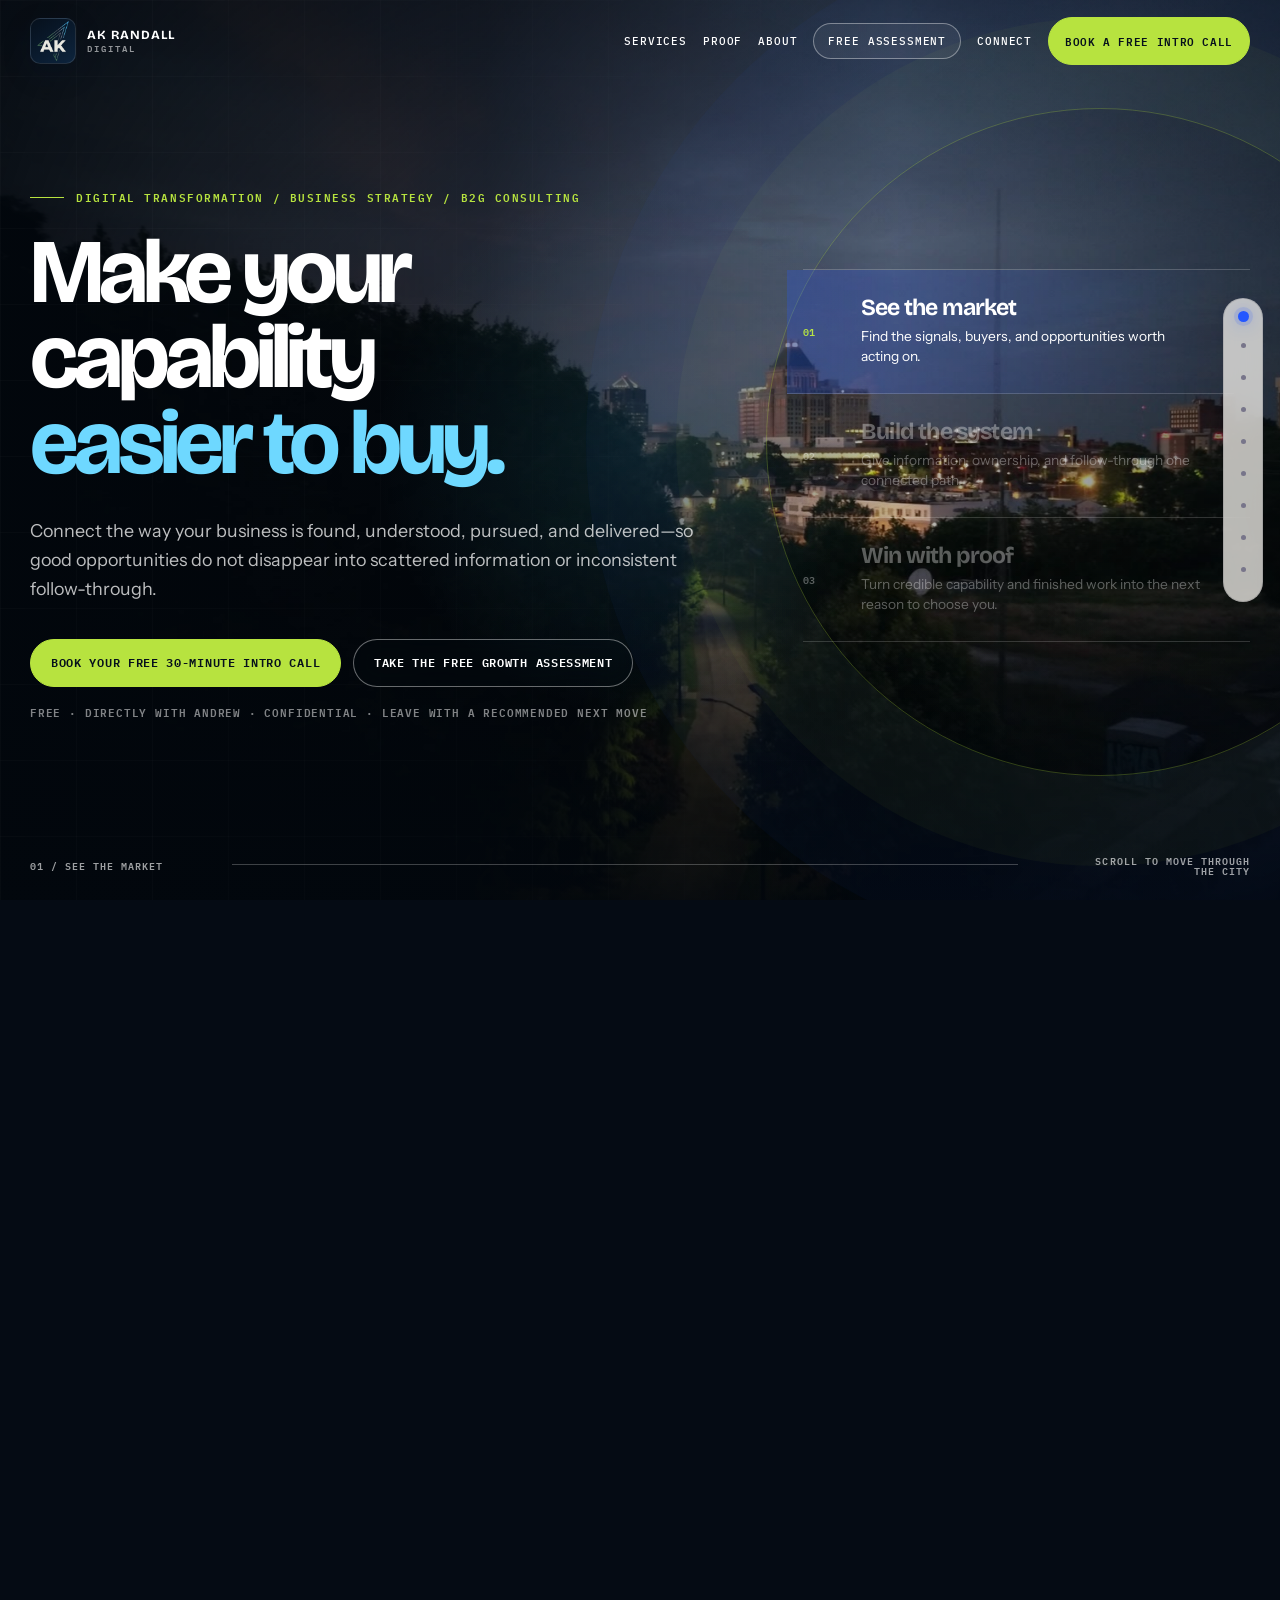
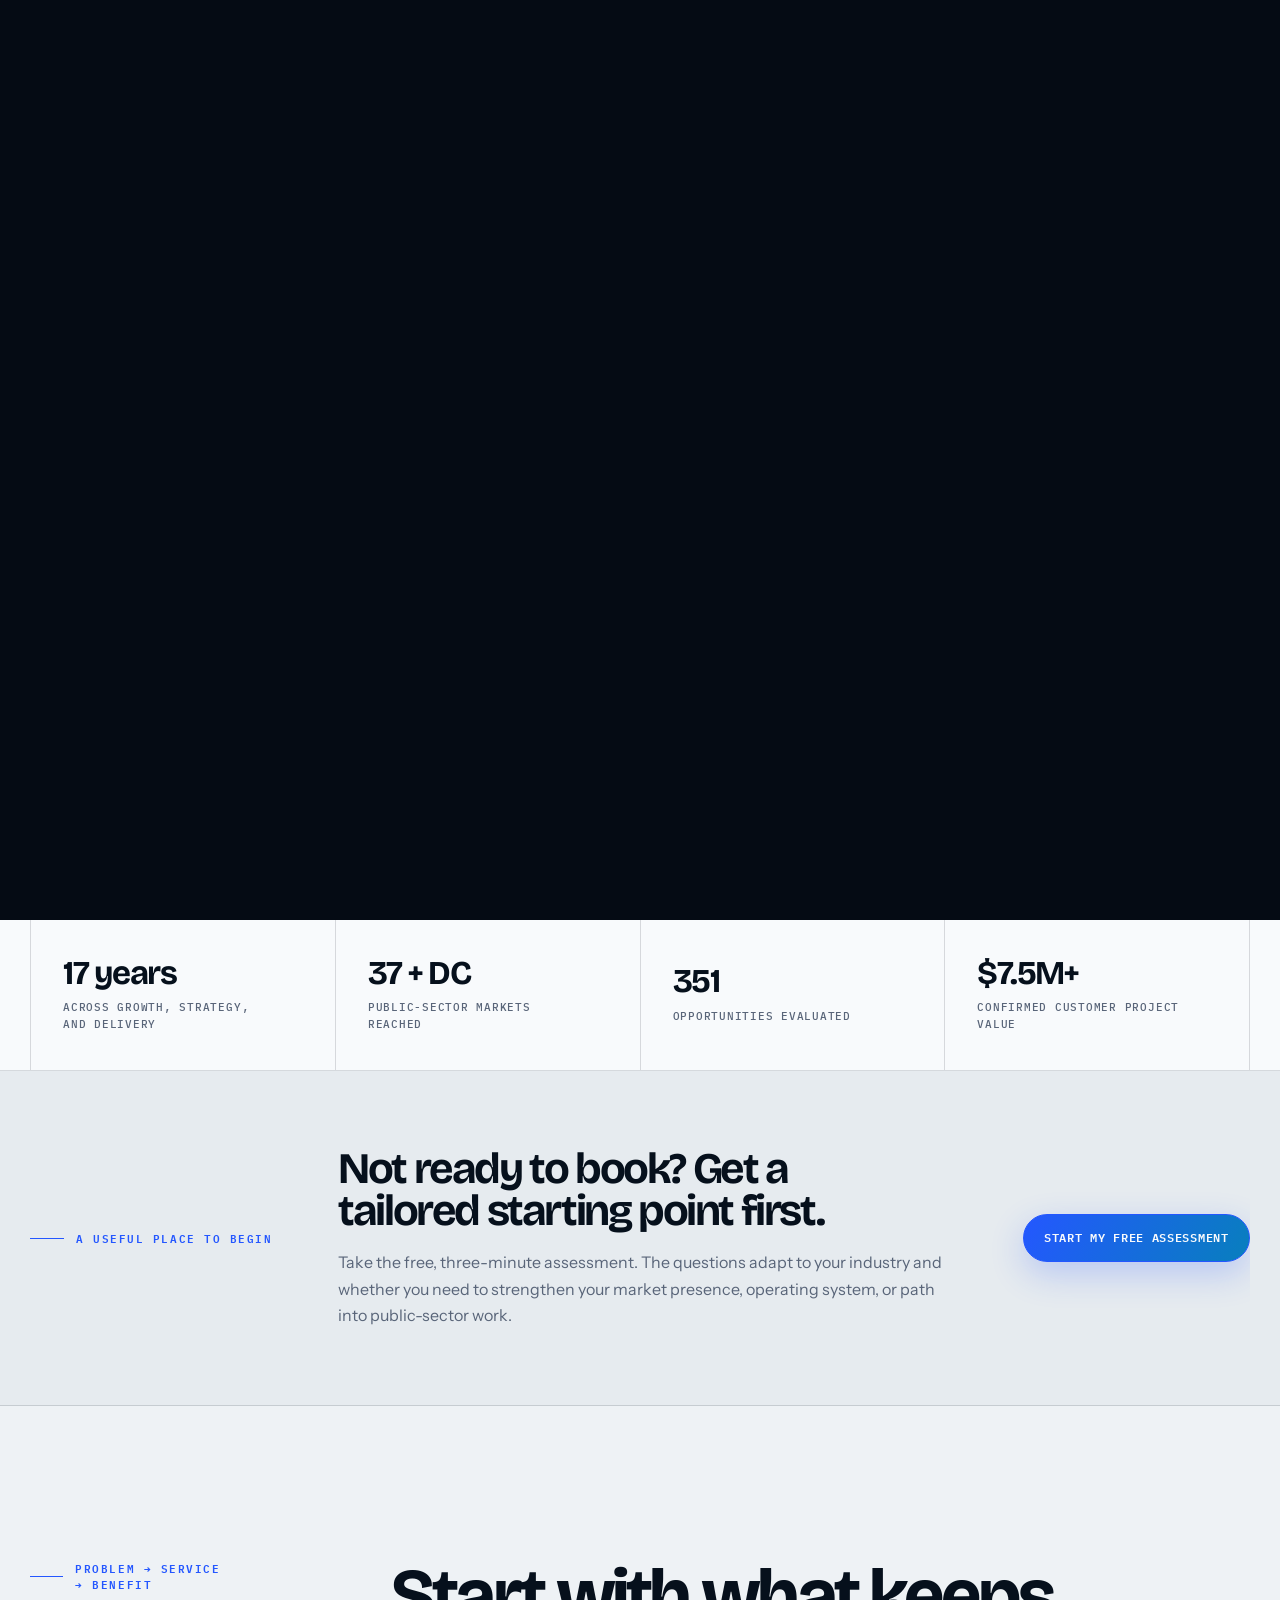
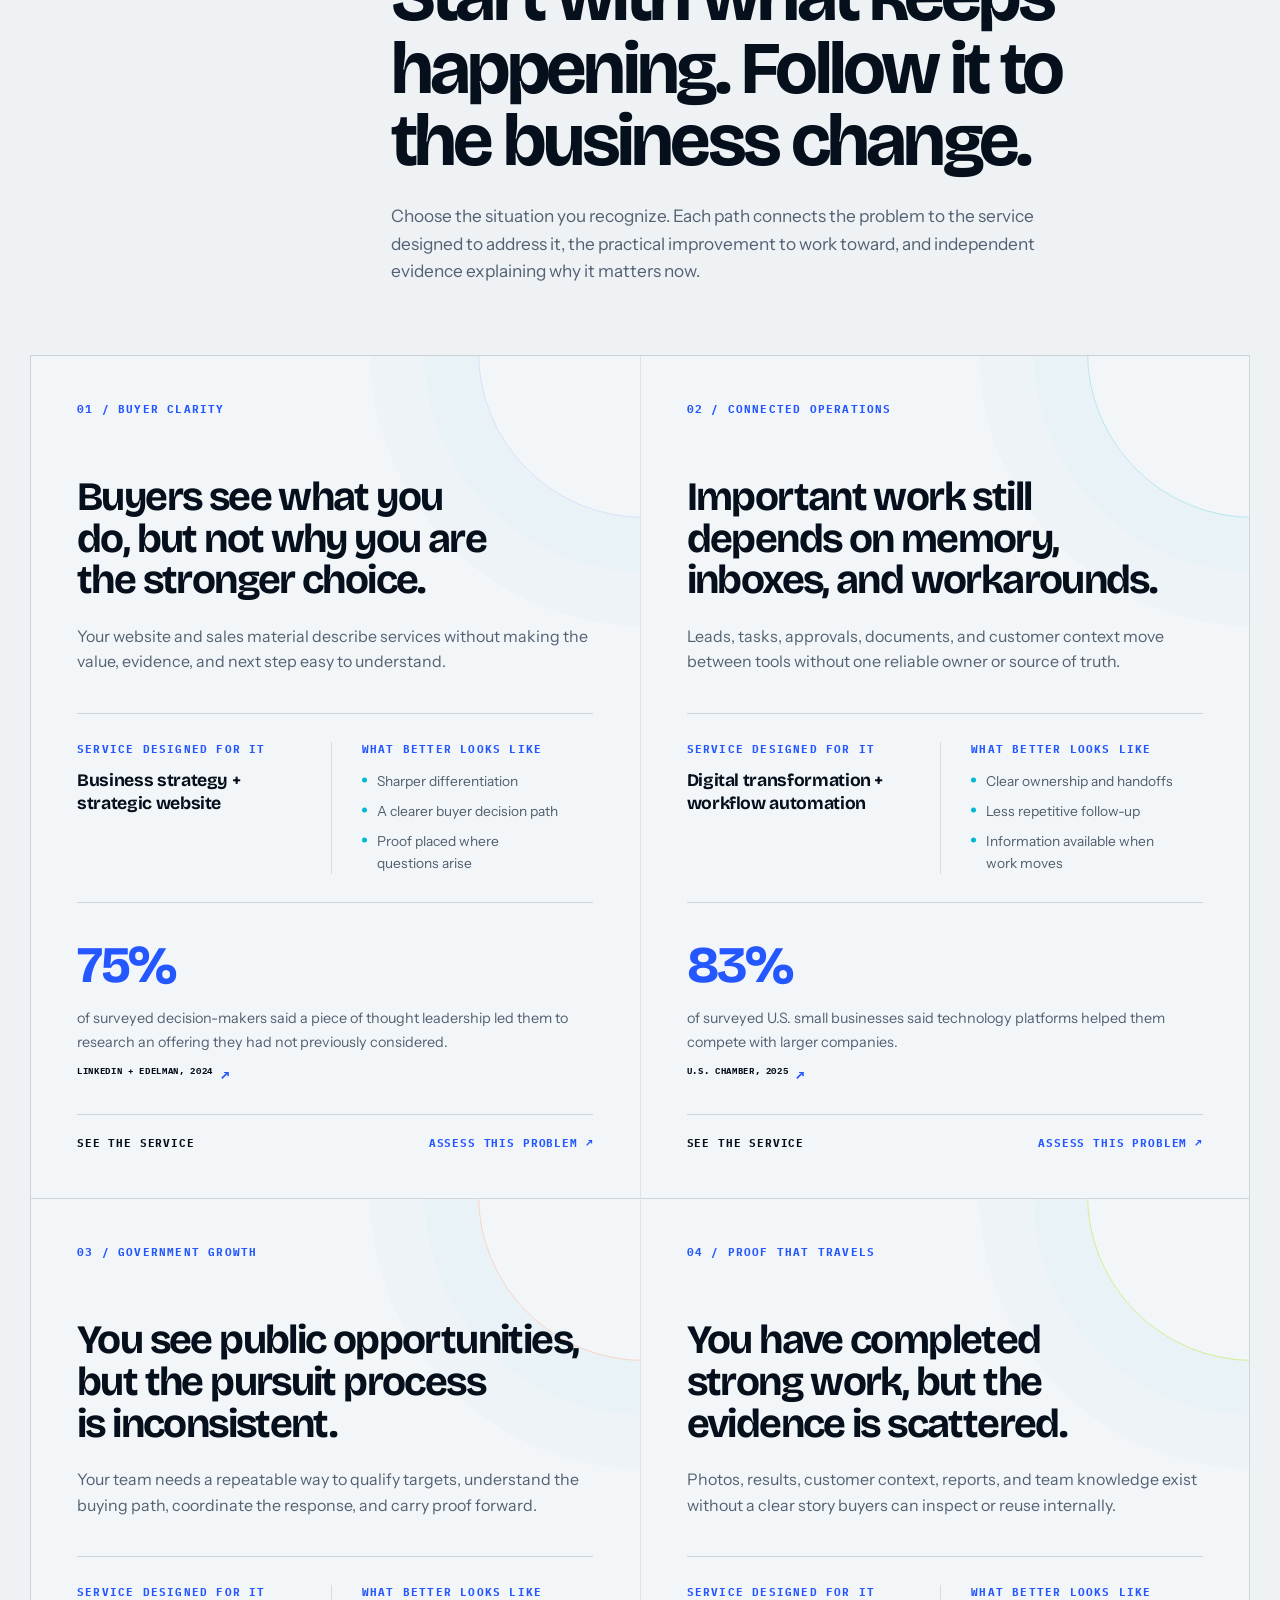
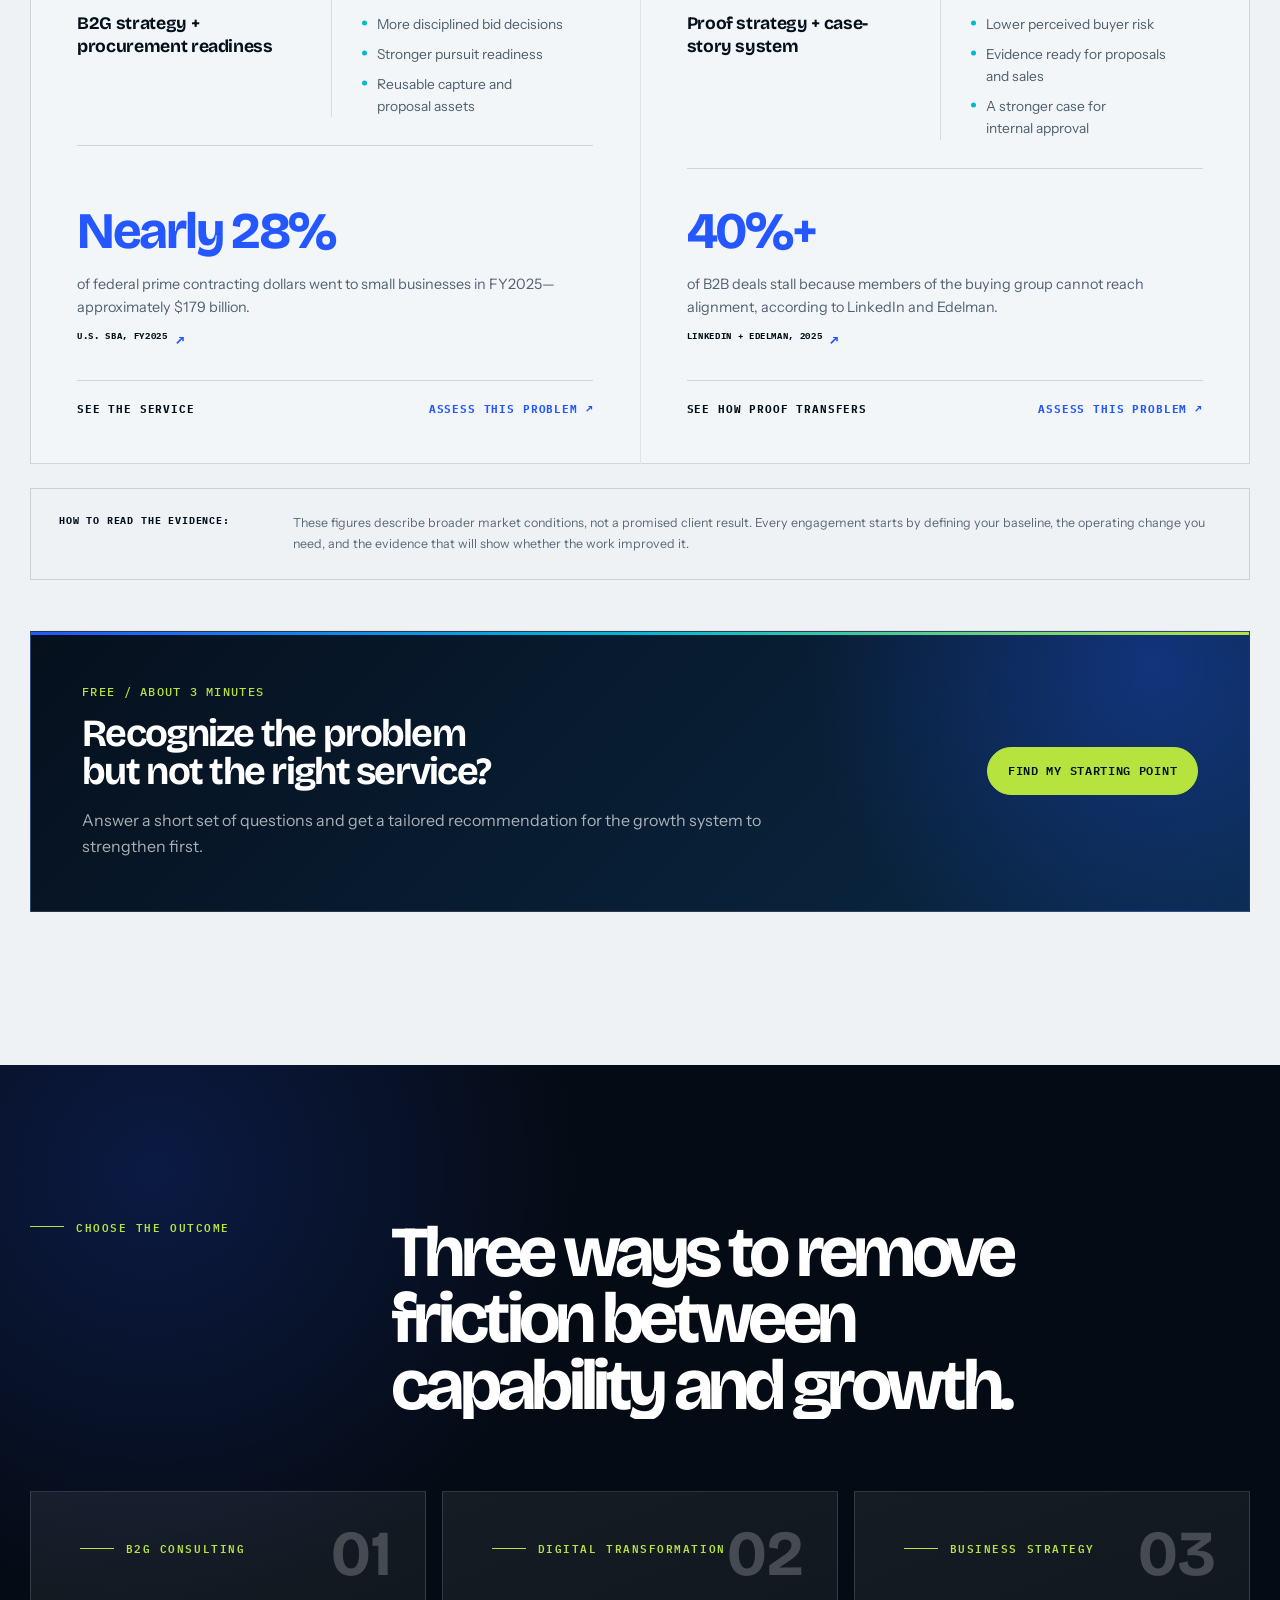
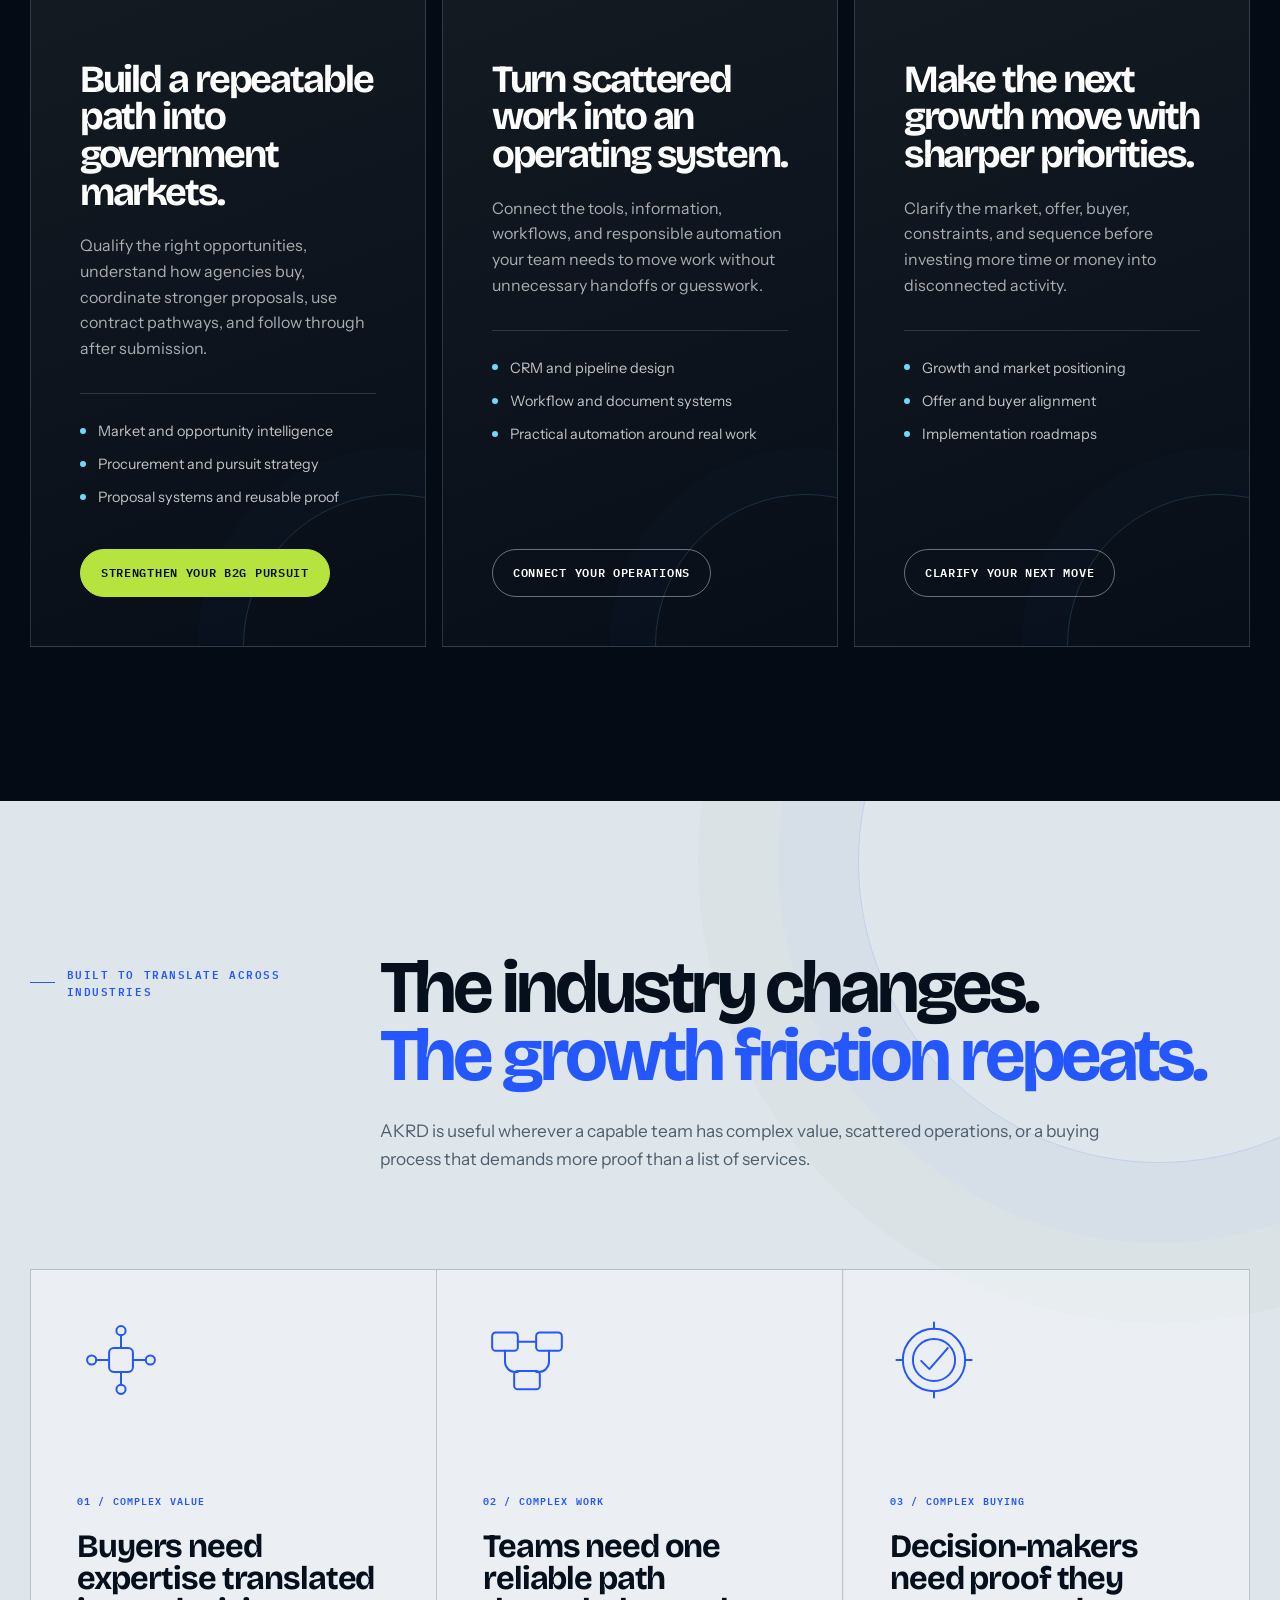
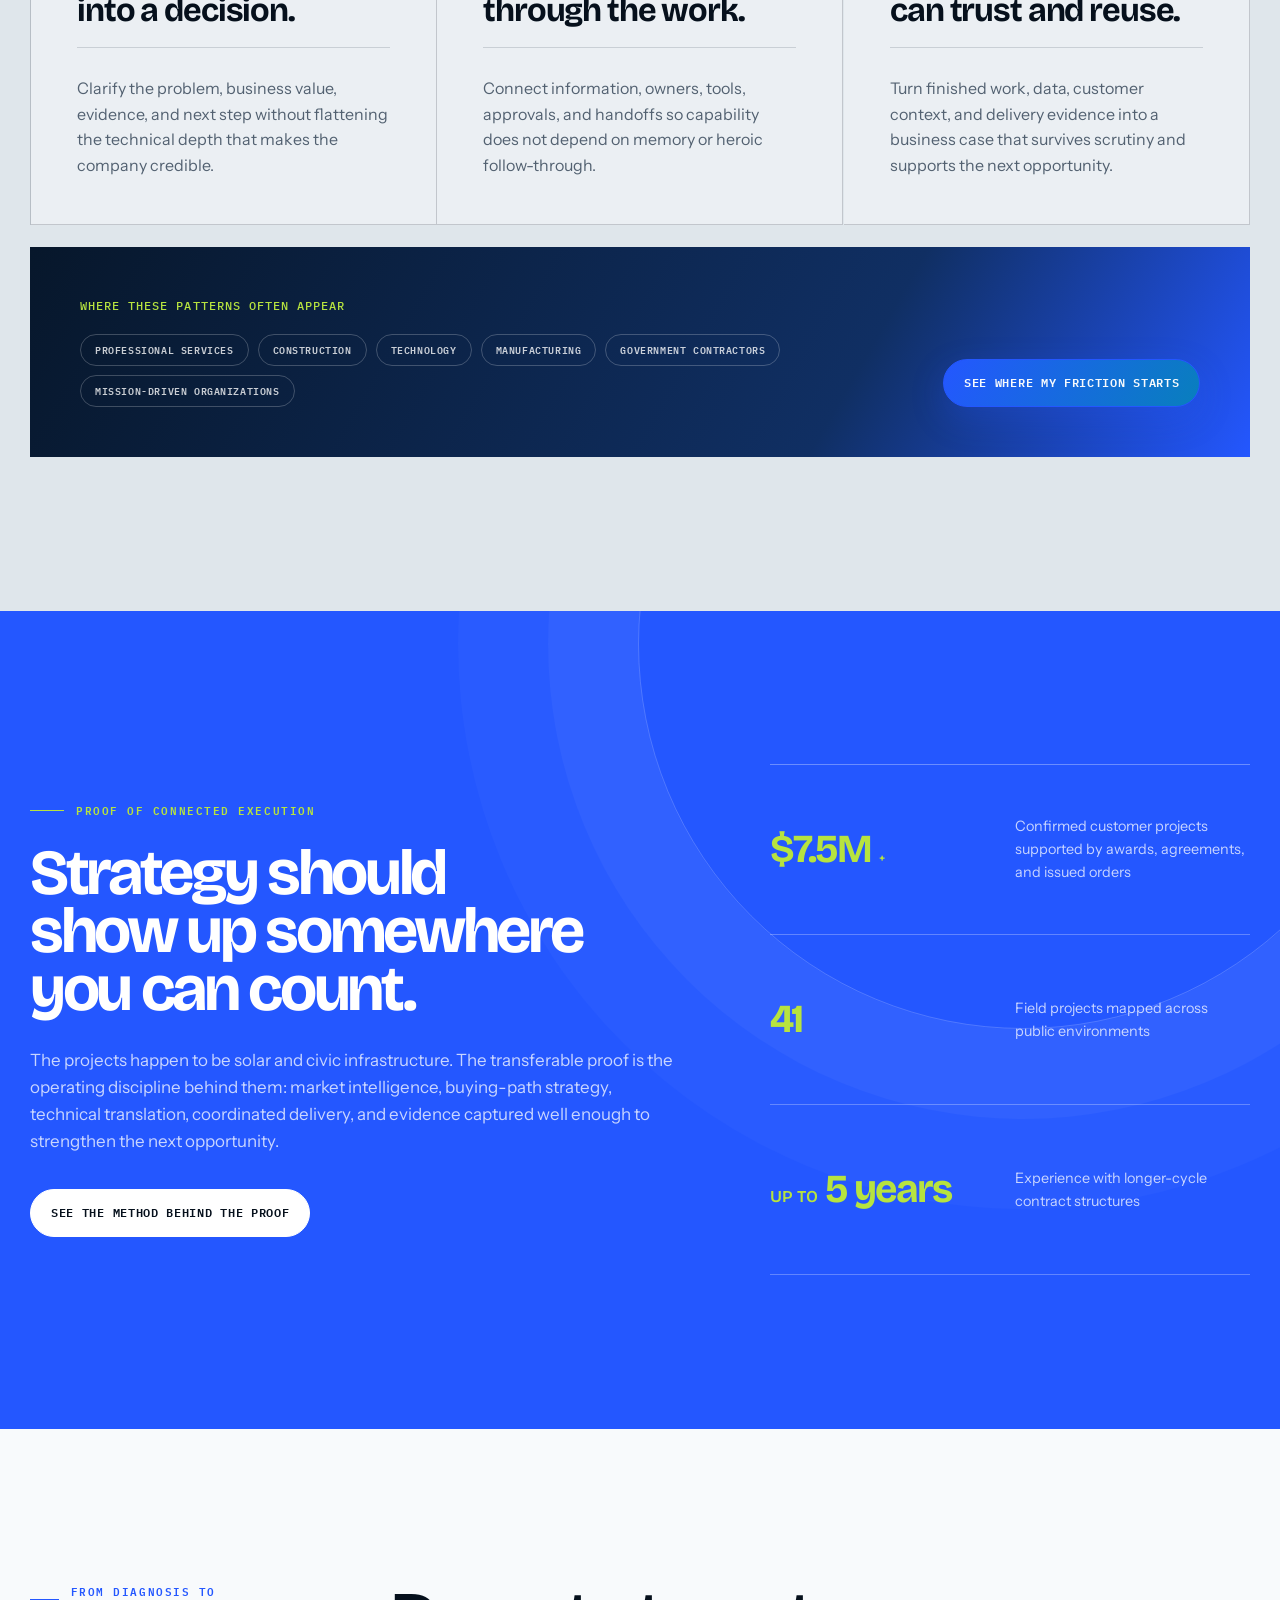
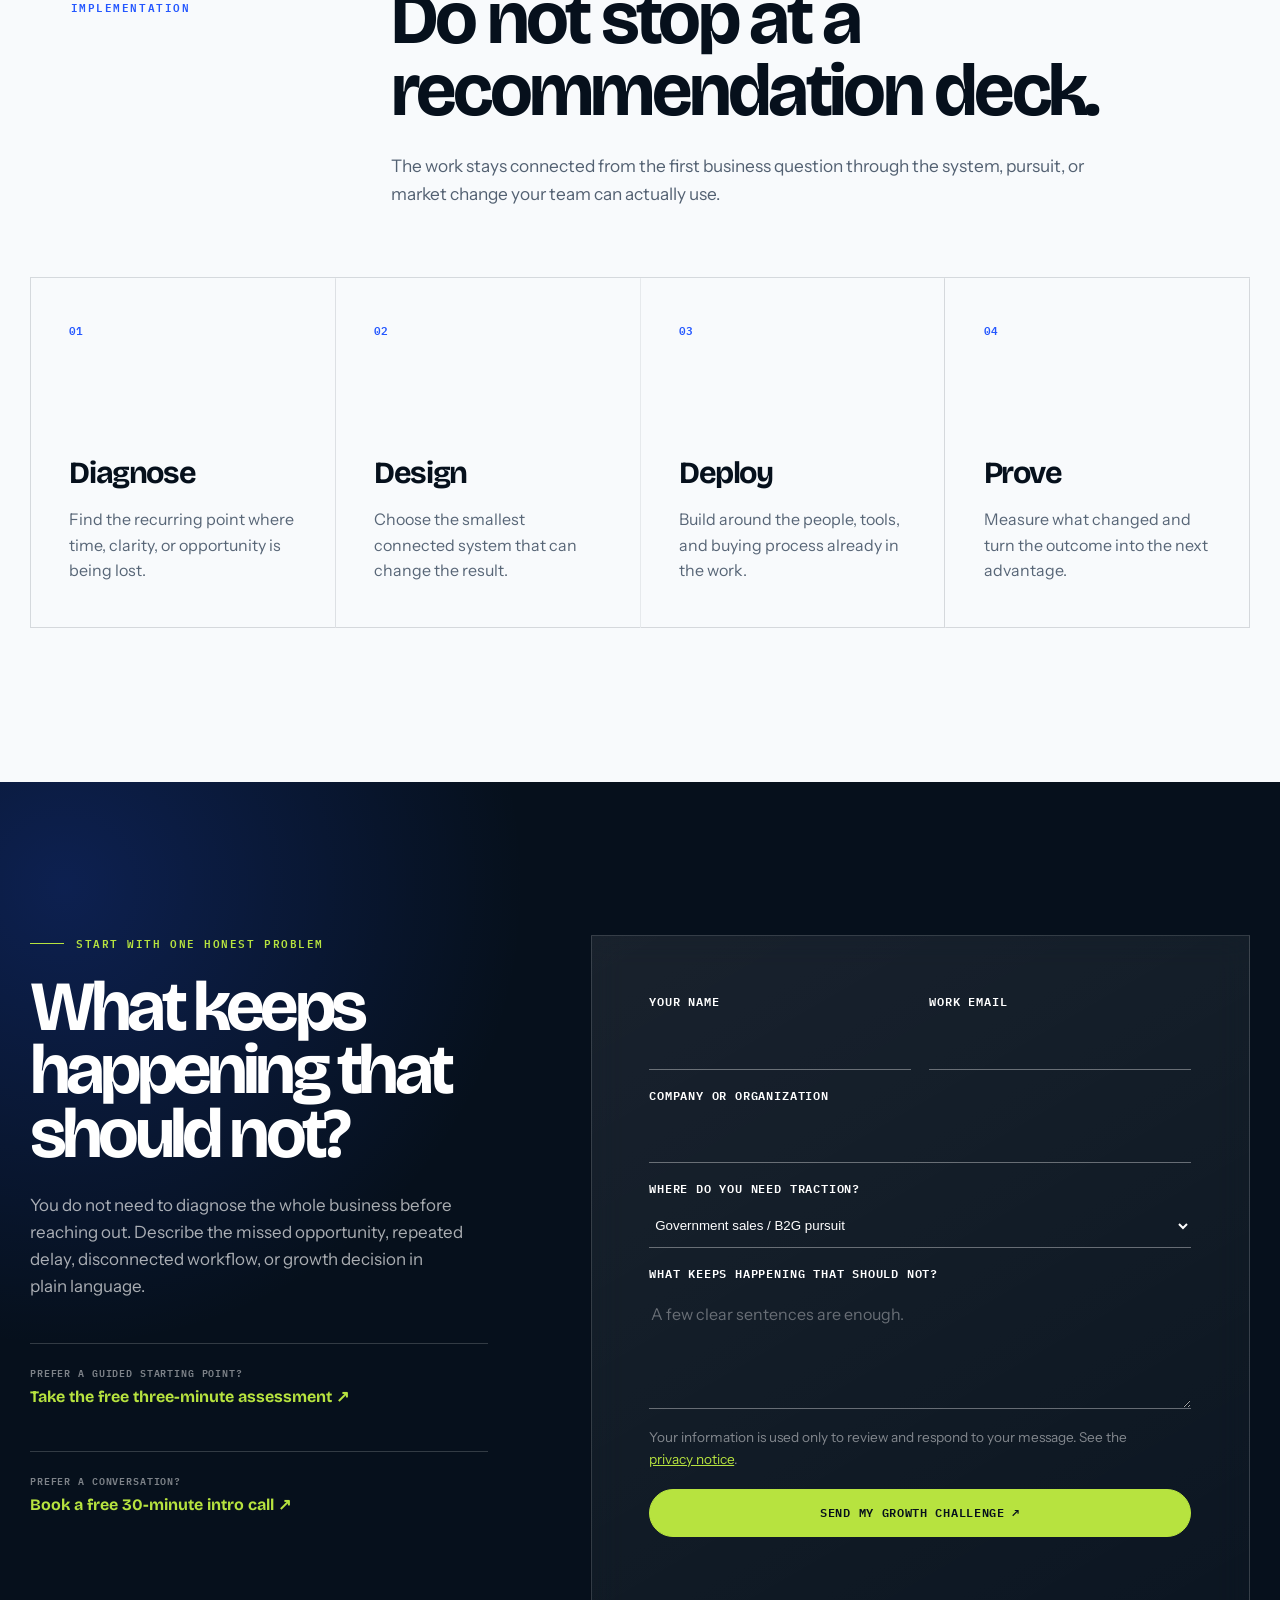
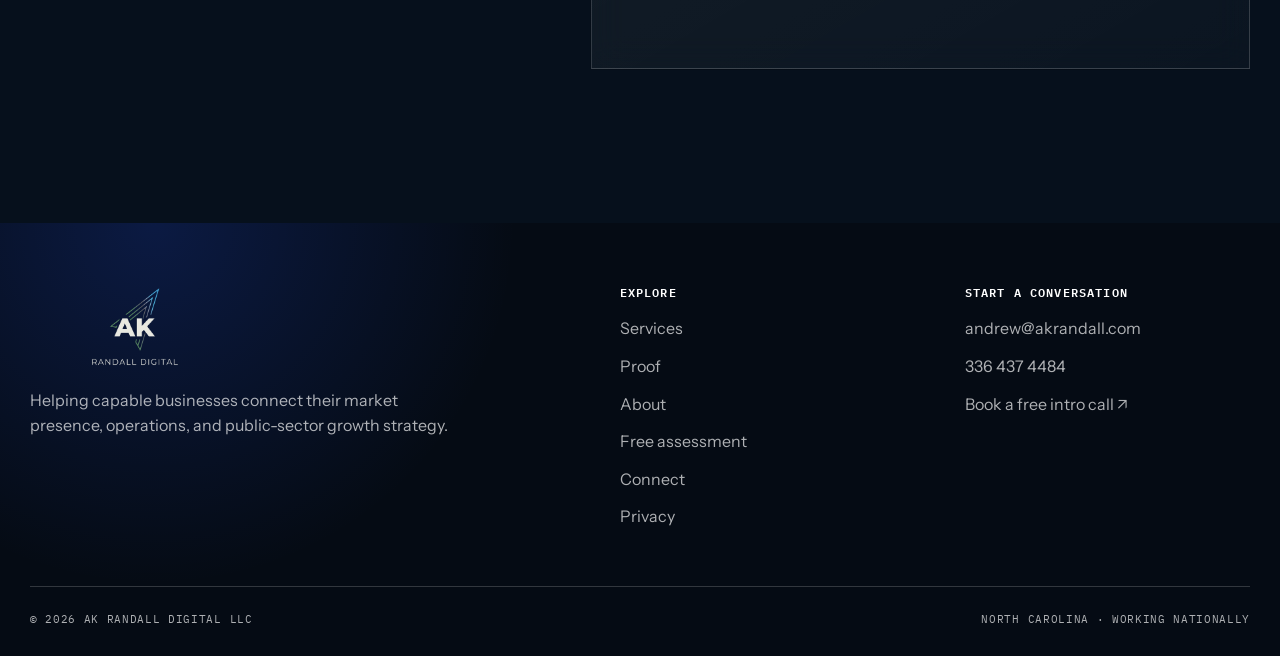
==== commit b4c32a9a: "text sizing" ====
--- a/index.html
+++ b/index.html
@@ -12,7 +12,7 @@
   <meta property="og:type" content="website">
   <link rel="icon" href="assets/brand/favicon.ico">
   <link rel="canonical" href="https://akrandall.com/">
-  <link rel="stylesheet" href="styles.css?v=20260722c">
+  <link rel="stylesheet" href="styles.css?v=20260722d">
   <script src="lead-config.js?v=20260721d"></script>
   <script src="analytics.js?v=20260721b" defer></script>
   <script src="script.js?v=20260722a" defer></script>
--- a/styles.css
+++ b/styles.css
@@ -1202,7 +1202,7 @@
 .home-scroll-content { position: relative; z-index: 2; display: grid; grid-template-columns: minmax(0,1.2fr) minmax(330px,.8fr); gap: clamp(50px,8vw,130px); height: 100%; align-items: center; padding: 126px 0 116px; }
 .home-scroll-copy { max-width: 790px; opacity: var(--home-copy-opacity,1); transform: translate3d(0,var(--home-copy-shift,0),0); transition: opacity .12s linear; }
 .home-scroll-copy .eyebrow { color: var(--sage); }
-.home-scroll-copy h1 { max-width: 820px; margin: 24px 0 28px; font: 700 clamp(4.3rem,7.4vw,7.6rem)/.86 var(--display); letter-spacing: -.078em; }
+.home-scroll-copy h1 { max-width: 820px; margin: 24px 0 30px; font: 700 clamp(4.15rem,7.1vw,7.25rem)/.94 var(--display); letter-spacing: -.055em; }
 .home-scroll-copy h1 span { display: block; color: #6ed8ff; }
 .home-scroll-copy > p:not(.eyebrow):not(.home-hero-trust) { max-width: 680px; margin: 0; color: rgba(255,255,255,.74); font-size: clamp(1.04rem,1.4vw,1.24rem); line-height: 1.62; }
 .home-scroll-copy .hero-actions { display: flex; flex-wrap: wrap; gap: 12px; margin-top: 36px; }
@@ -1231,7 +1231,7 @@
 
 .home-diagnostic { padding: clamp(105px,12vw,184px) 0; background: #eef2f5; }
 .home-section-heading { display: grid; grid-template-columns: minmax(190px,.48fr) minmax(0,1.52fr); gap: clamp(40px,7vw,104px); align-items: start; margin-bottom: 70px; }
-.home-section-heading h2 { max-width: 920px; margin: 0; font: 700 clamp(3rem,5.8vw,6rem)/.93 var(--display); letter-spacing: -.066em; }
+.home-section-heading h2 { max-width: 920px; margin: 0; font: 700 clamp(3rem,5.8vw,6rem)/.98 var(--display); letter-spacing: -.05em; }
 .home-section-heading > div > p { max-width: 700px; margin: 24px 0 0; color: #536172; font-size: 1.08rem; }
 .home-decision-grid { display: grid; grid-template-columns: repeat(2,minmax(0,1fr)); border-top: 1px solid var(--line); border-left: 1px solid var(--line); }
 .home-decision-card { position: relative; display: flex; min-height: 690px; flex-direction: column; padding: clamp(30px,3.6vw,52px); overflow: hidden; border-right: 1px solid var(--line); border-bottom: 1px solid var(--line); background: rgba(248,250,252,.52); transition: background .35s ease, box-shadow .35s ease, transform .4s cubic-bezier(.16,1,.3,1); }
@@ -1244,7 +1244,7 @@
 .home-decision-problem { position: relative; z-index: 1; }
 .home-decision-problem > span,
 .home-decision-solution span { display: block; color: var(--blue); font: 650 .62rem/1.4 var(--mono); letter-spacing: .11em; text-transform: uppercase; }
-.home-decision-problem h3 { max-width: 590px; margin: 60px 0 20px; font: 700 clamp(2rem,3.25vw,3.45rem)/.98 var(--display); letter-spacing: -.055em; }
+.home-decision-problem h3 { max-width: 590px; margin: 60px 0 22px; font: 700 clamp(2rem,3.15vw,3.35rem)/1.03 var(--display); letter-spacing: -.04em; }
 .home-decision-problem > p { max-width: 610px; margin: 0; color: #536172; }
 .home-decision-solution { position: relative; z-index: 1; display: grid; grid-template-columns: minmax(0,.92fr) minmax(0,1.08fr); gap: 30px; margin: 38px 0 0; padding: 28px 0; border-top: 1px solid rgba(6,16,28,.15); border-bottom: 1px solid rgba(6,16,28,.15); }
 .home-decision-solution > div + div { padding-left: 30px; border-left: 1px solid rgba(6,16,28,.12); }
@@ -1252,9 +1252,9 @@
 .home-decision-solution ul { display: grid; gap: 8px; margin: 13px 0 0; padding: 0; list-style: none; }
 .home-decision-solution li { position: relative; padding-left: 15px; color: #4f5e6d; font-size: .86rem; }
 .home-decision-solution li::before { content: ''; position: absolute; top: .72em; left: 0; width: 5px; height: 5px; border-radius: 50%; background: var(--cyan); transform: translateY(-50%); }
-.home-decision-fact { position: relative; z-index: 1; display: grid; grid-template-columns: minmax(120px,.52fr) minmax(0,1.48fr); gap: 28px; align-items: center; margin-top: auto; padding: 34px 0 28px; }
-.home-decision-fact > strong { color: var(--blue); font: 720 clamp(2.2rem,4vw,4.1rem)/.88 var(--display); letter-spacing: -.06em; }
-.home-decision-fact p { margin: 0; color: #536172; font-size: .88rem; line-height: 1.55; }
+.home-decision-fact { position: relative; z-index: 1; display: grid; grid-template-columns: 1fr; gap: 18px; align-items: start; margin-top: auto; padding: 38px 0 30px; }
+.home-decision-fact > strong { color: var(--blue); font: 720 clamp(2.65rem,4vw,4.1rem)/.94 var(--display); letter-spacing: -.045em; white-space: nowrap; }
+.home-decision-fact p { max-width: 540px; margin: 0; color: #536172; font-size: .9rem; line-height: 1.62; }
 .home-decision-fact a { display: inline-flex; gap: 8px; margin-top: 11px; color: var(--ink); font: 650 .59rem/1.35 var(--mono); letter-spacing: .07em; text-decoration: none; text-transform: uppercase; }
 .home-decision-fact a:hover { color: var(--blue); }
 .home-decision-fact a b { color: var(--blue); font-size: .9rem; }
@@ -1493,16 +1493,16 @@
 }
 .assessment-hero-grid {
   display: grid;
-  grid-template-columns: minmax(300px,.72fr) minmax(560px,1.28fr);
-  gap: clamp(44px, 7vw, 100px);
+  grid-template-columns: minmax(390px,.9fr) minmax(560px,1.1fr);
+  gap: clamp(44px, 6vw, 84px);
   align-items: start;
 }
 .assessment-intro { position: sticky; top: 126px; }
 .assessment-intro h1 {
-  max-width: 690px;
-  margin: 24px 0;
-  font: 700 clamp(3.3rem, 6vw, 6.5rem)/.9 var(--display);
-  letter-spacing: -.075em;
+  max-width: 640px;
+  margin: 28px 0 30px;
+  font: 700 clamp(3.3rem, 4.5vw, 5.35rem)/.98 var(--display);
+  letter-spacing: -.052em;
 }
 .assessment-lead {
   max-width: 620px;
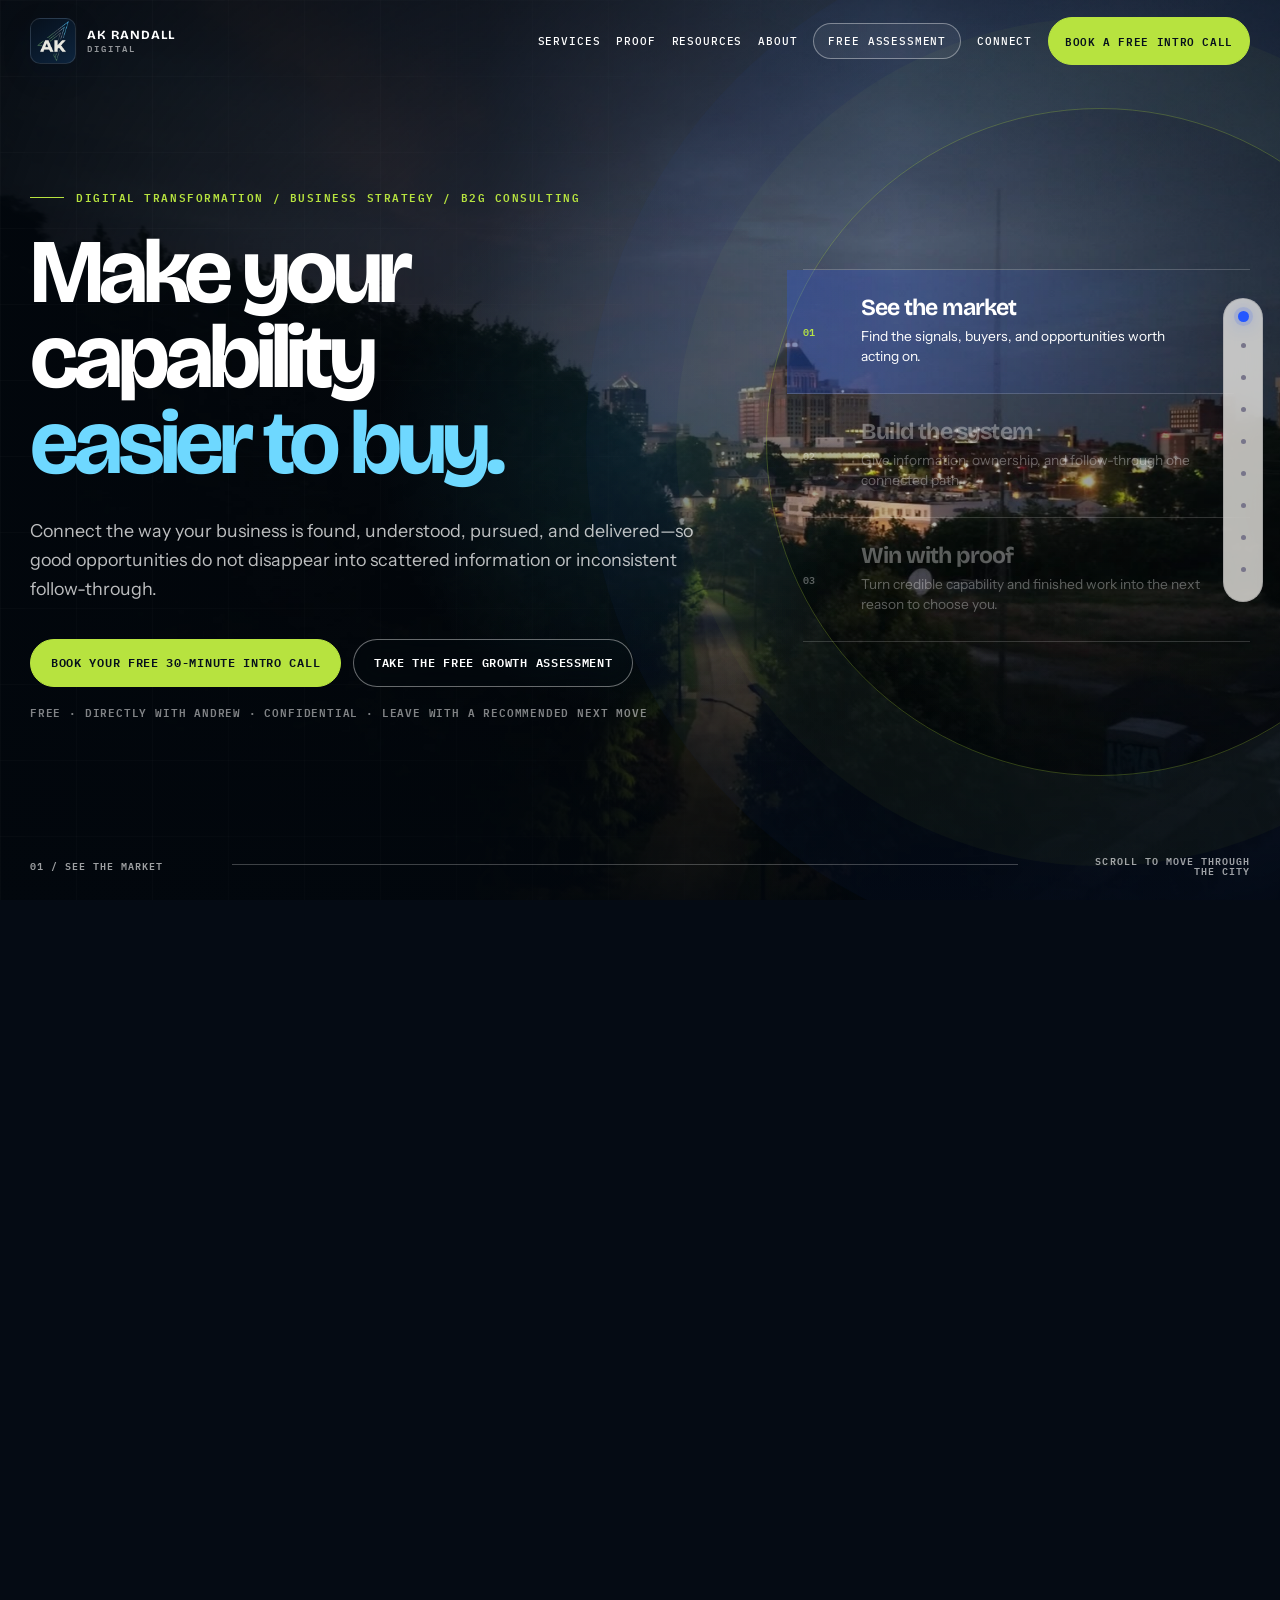
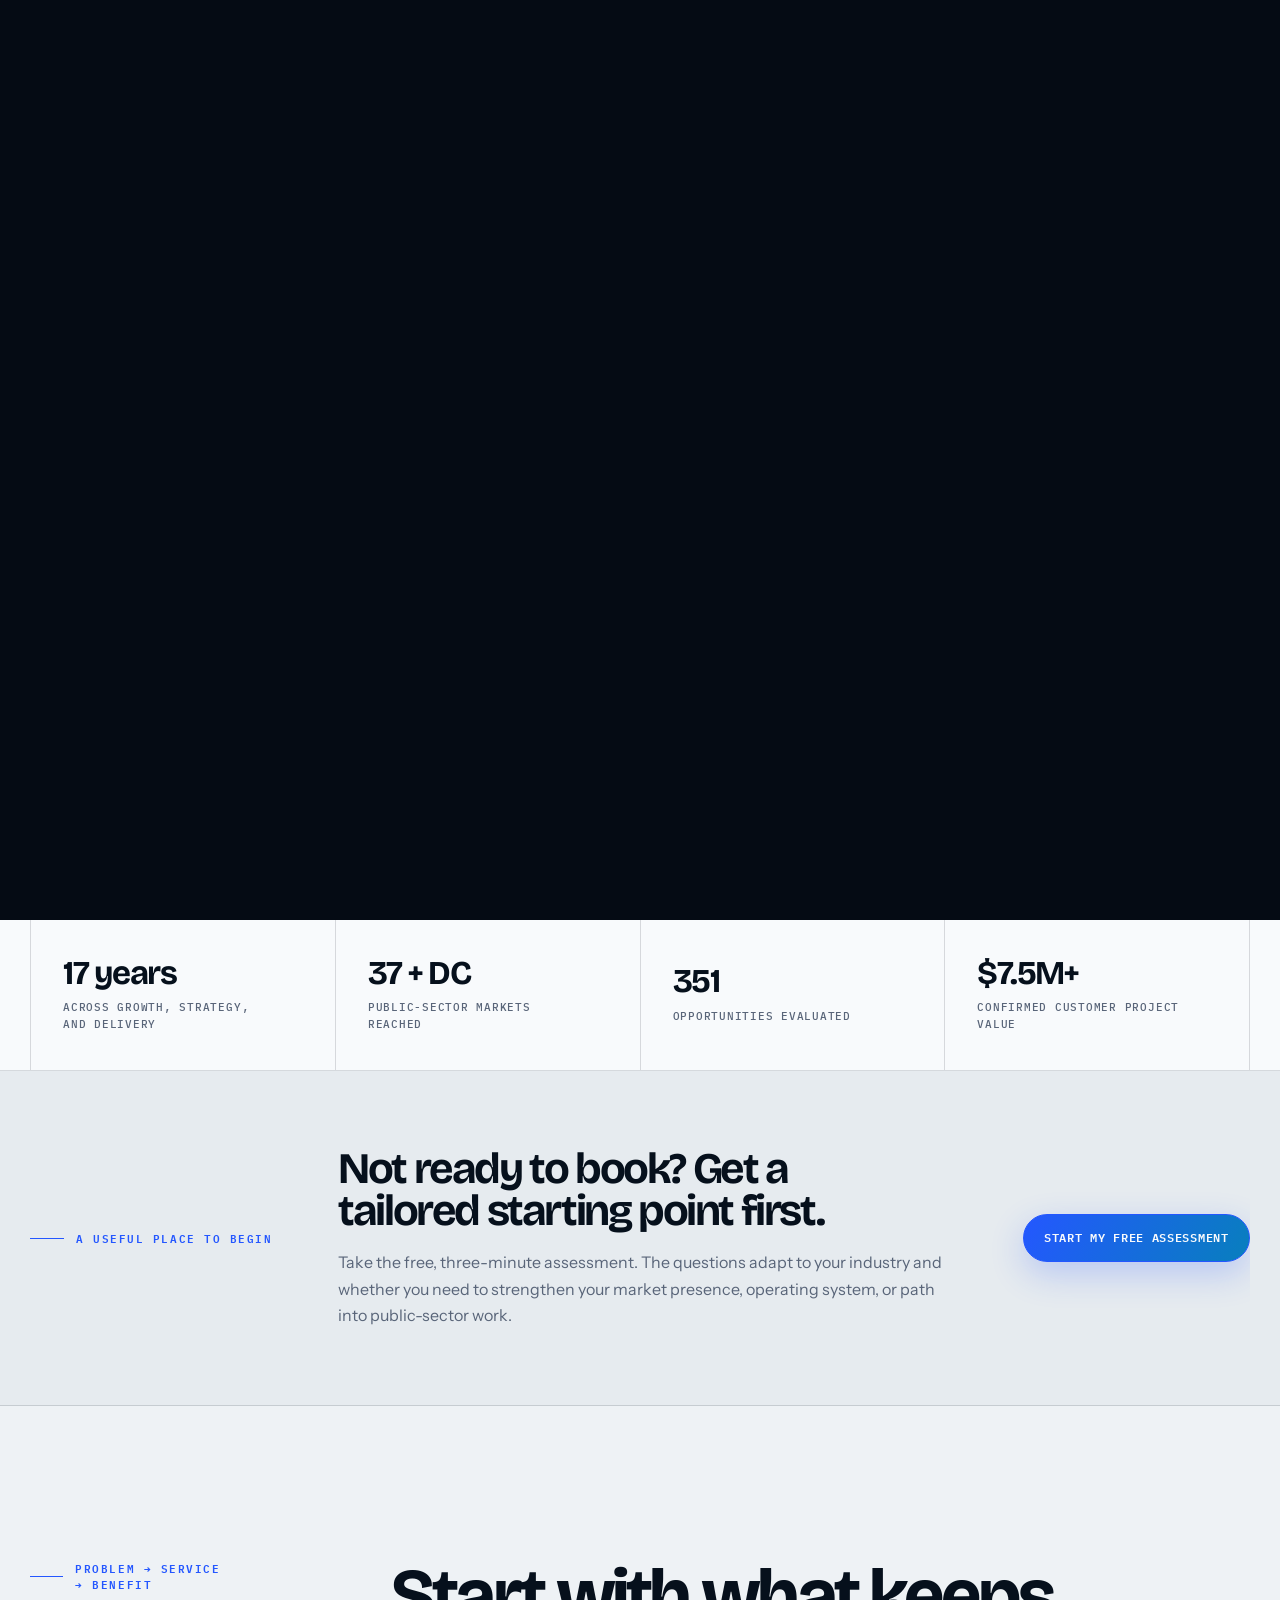
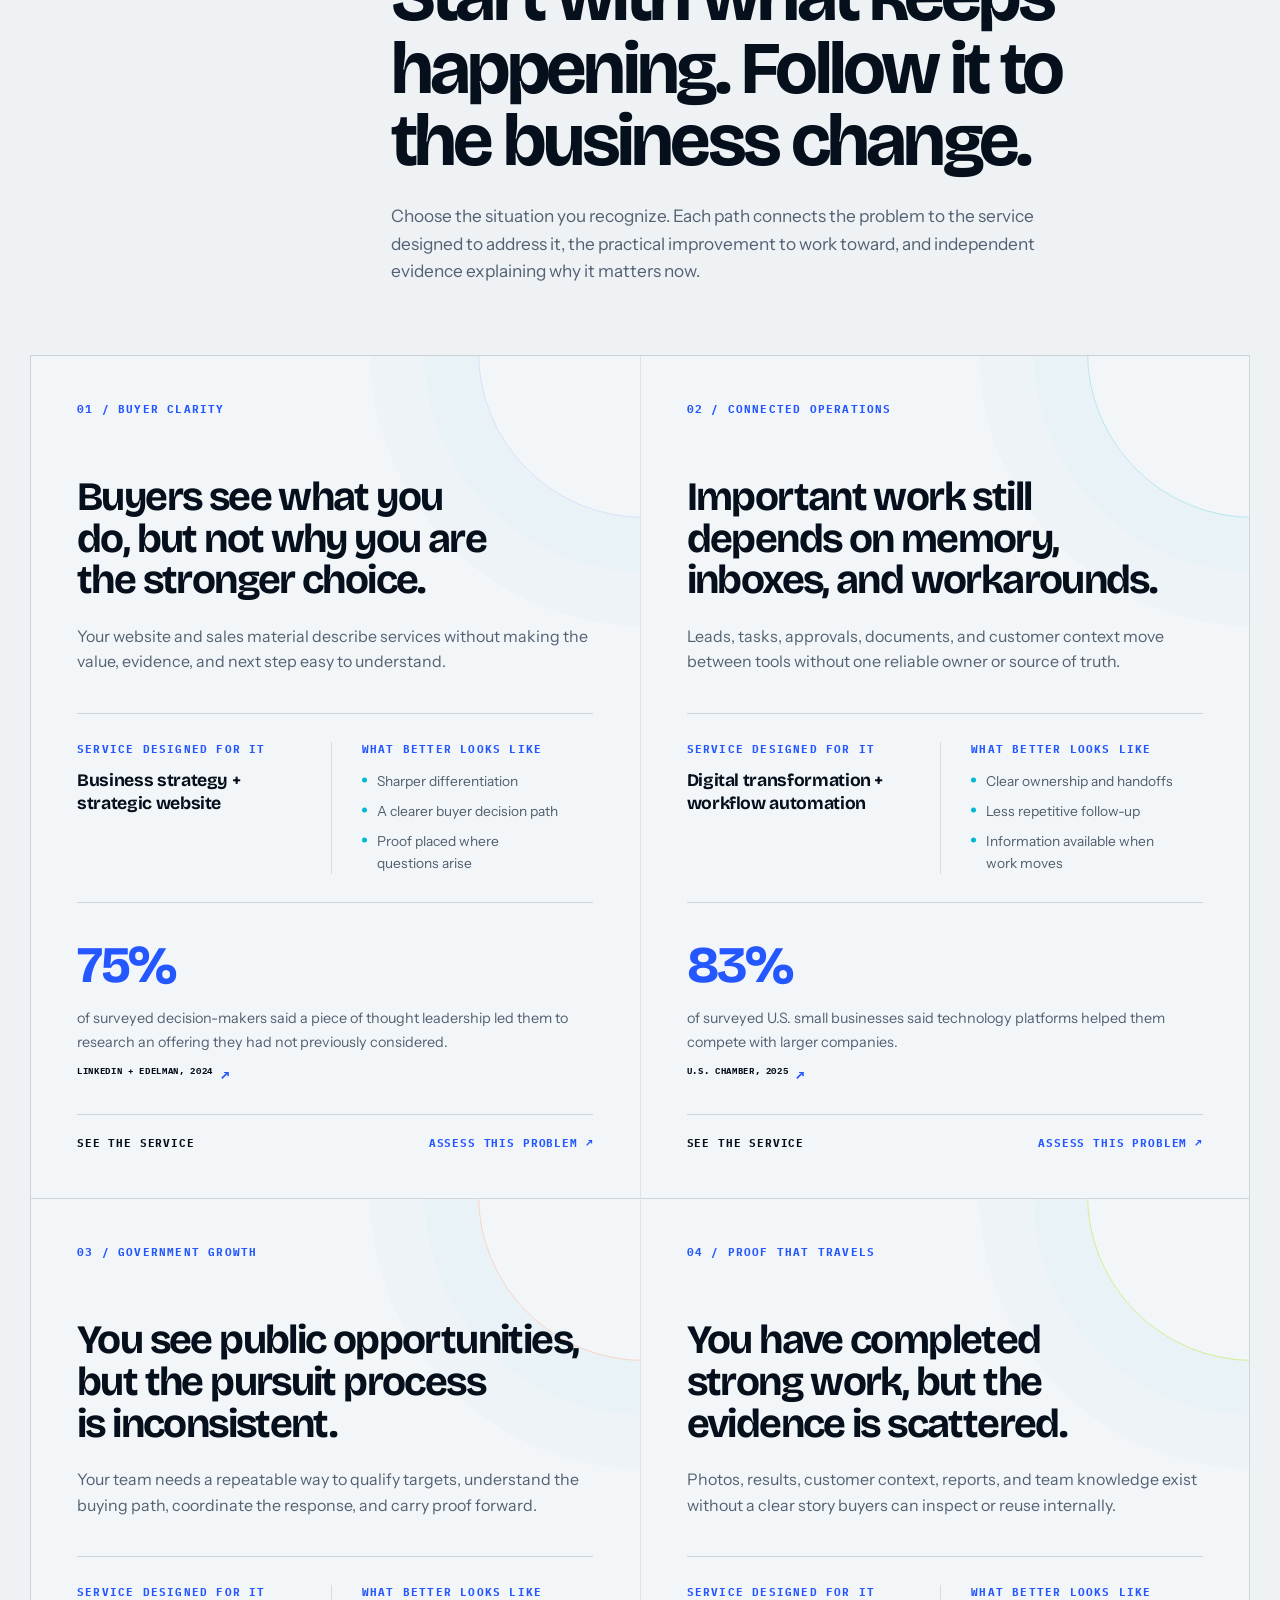
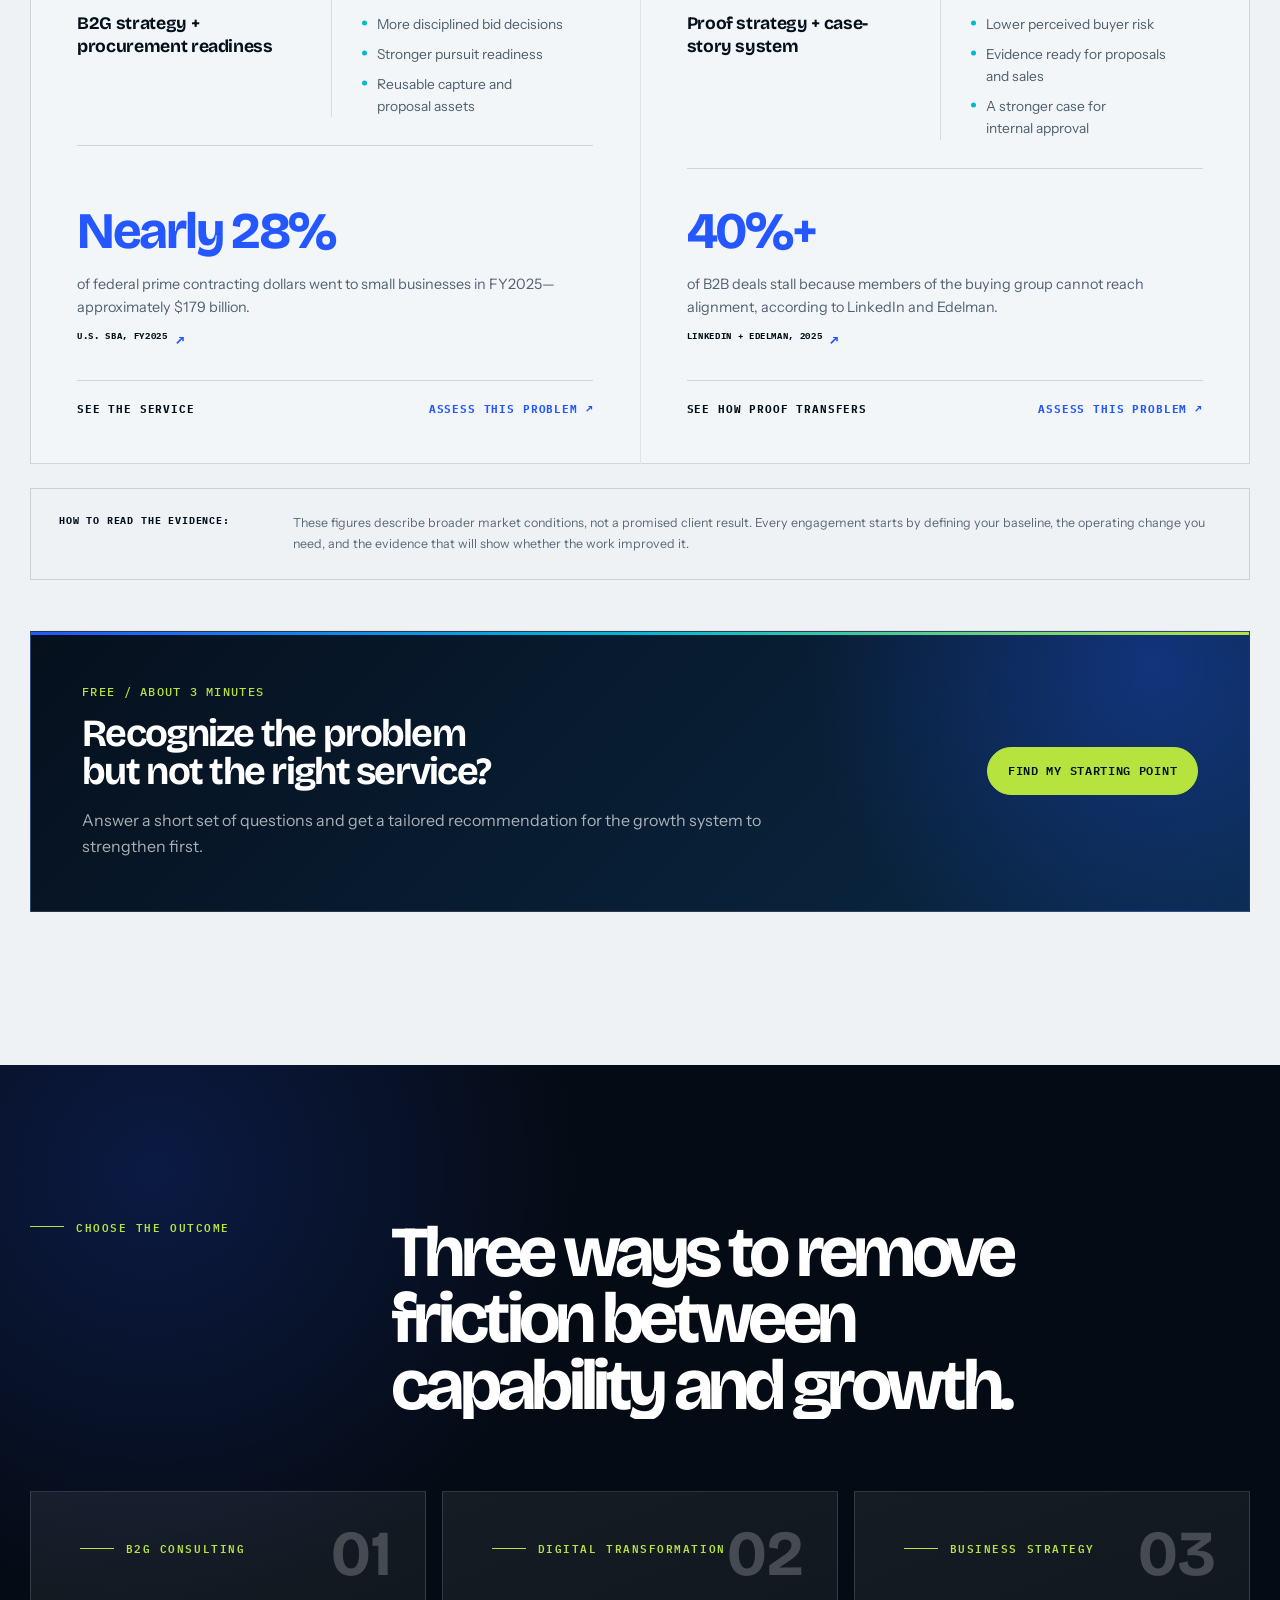
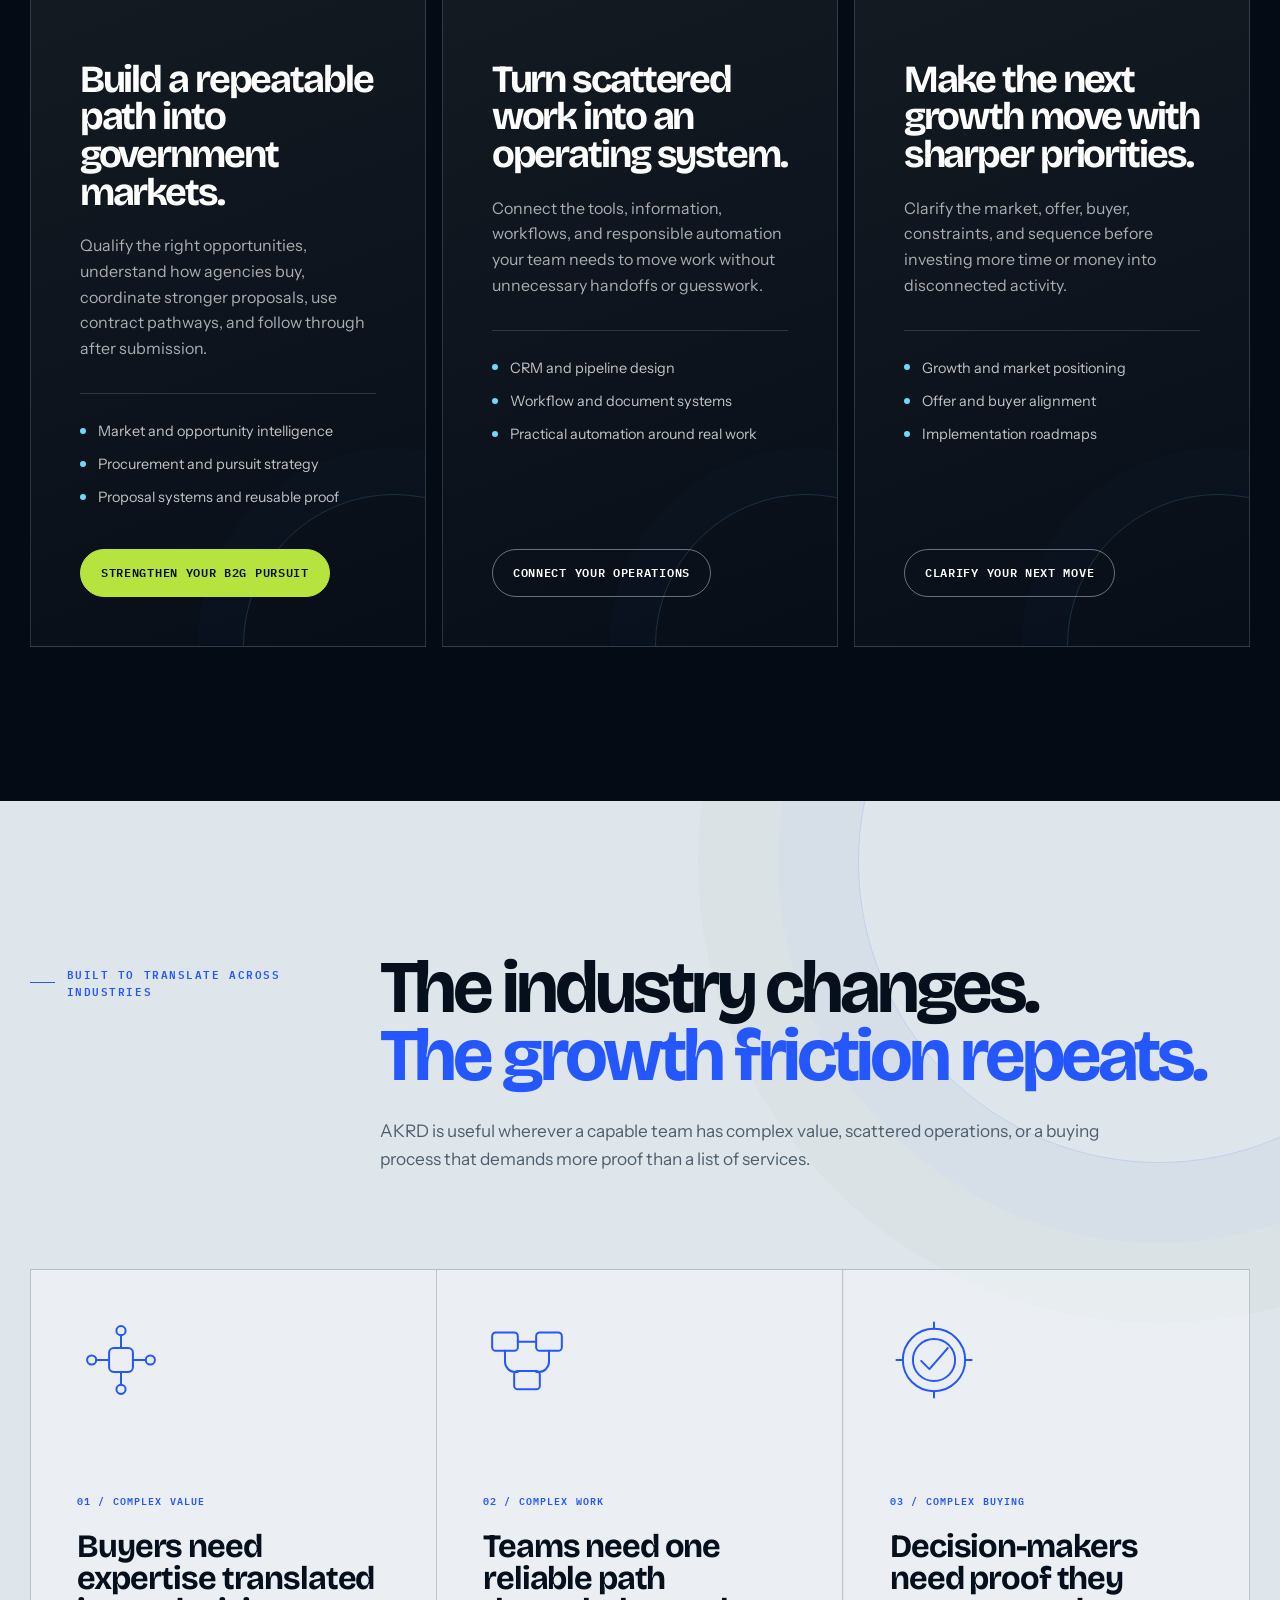
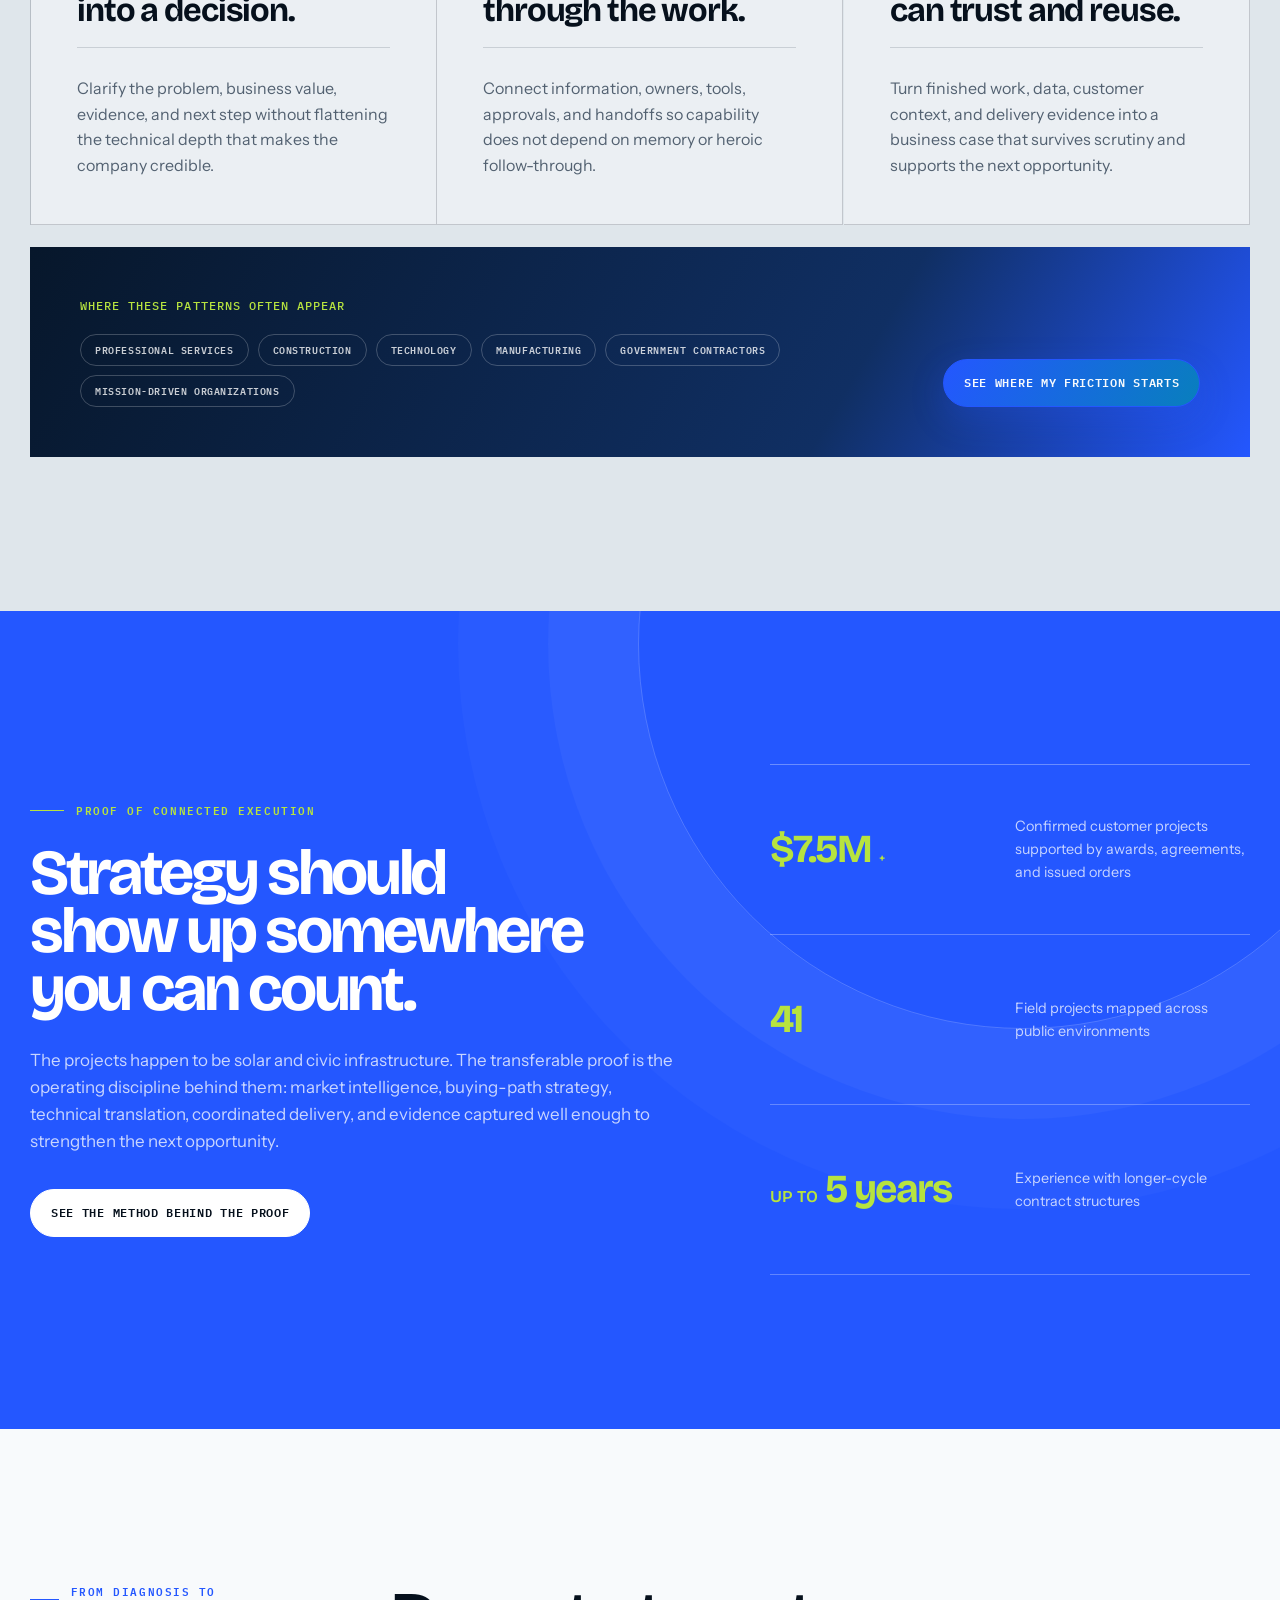
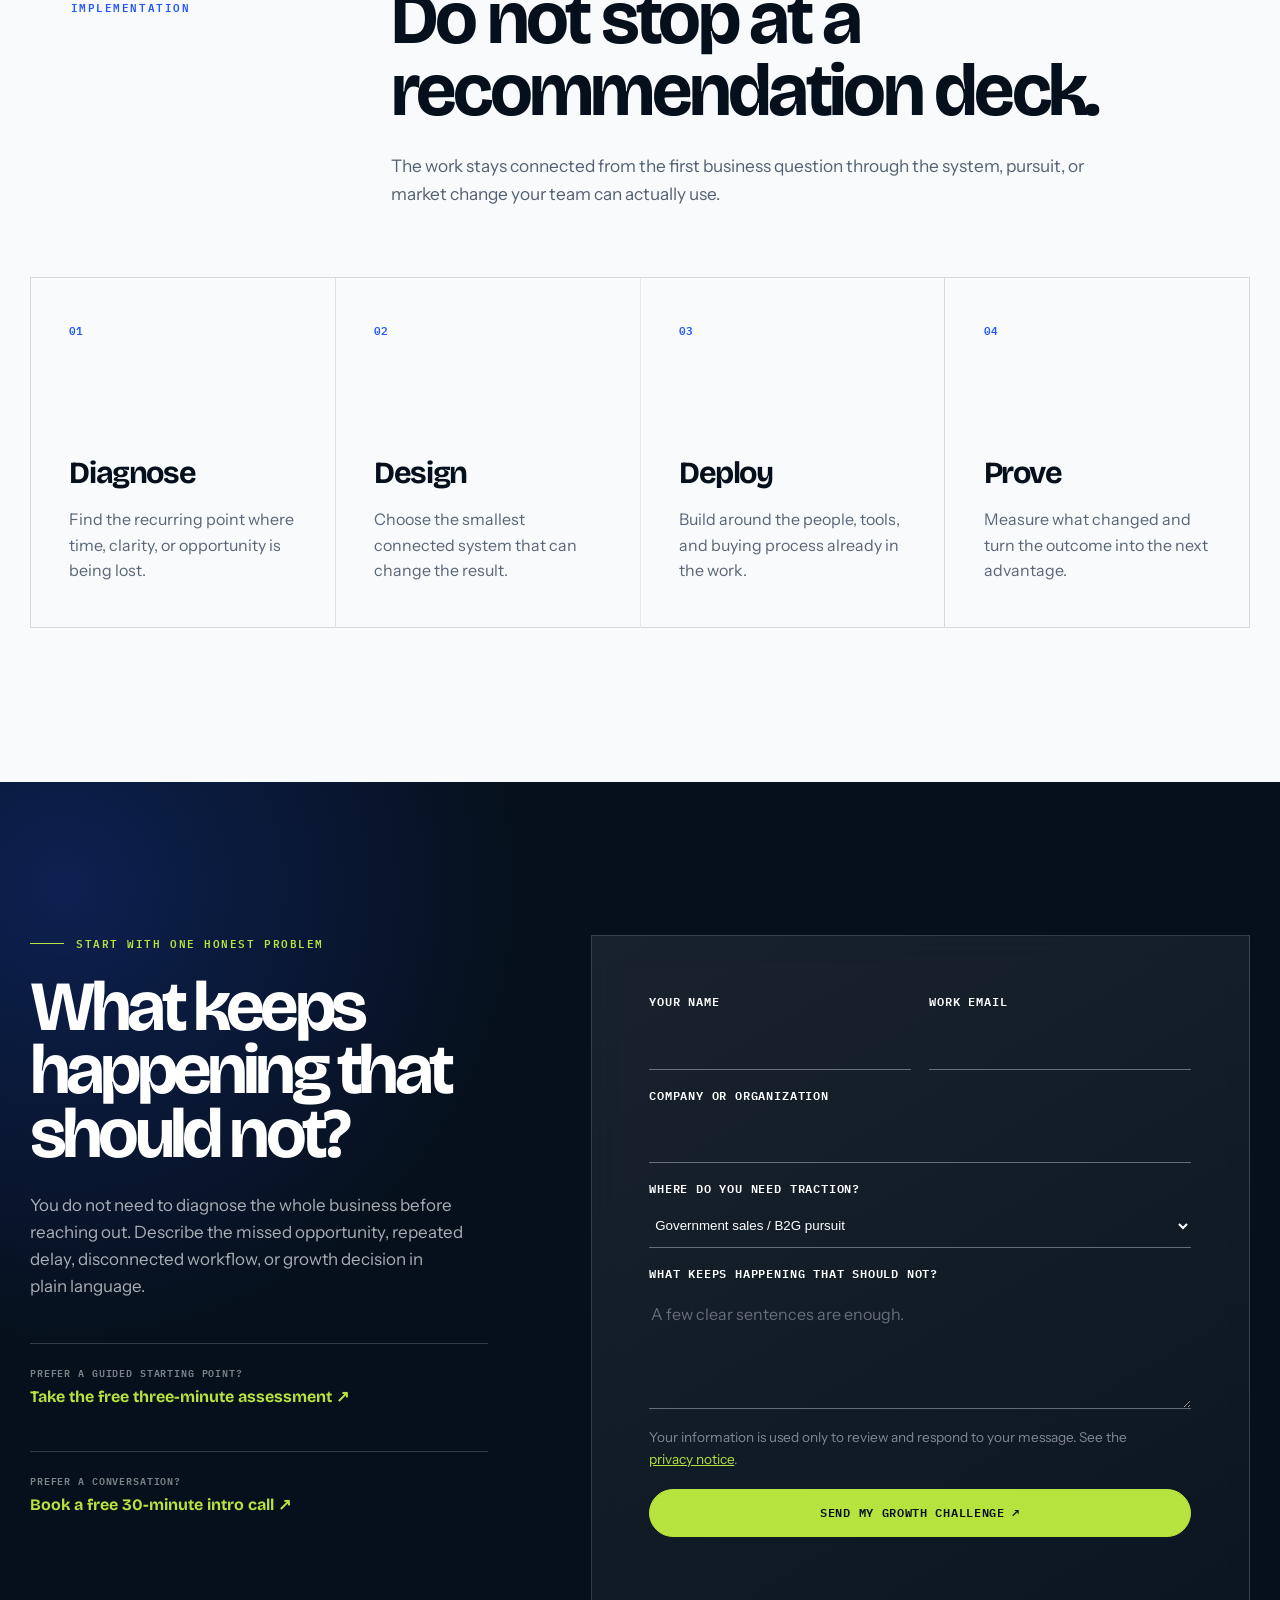
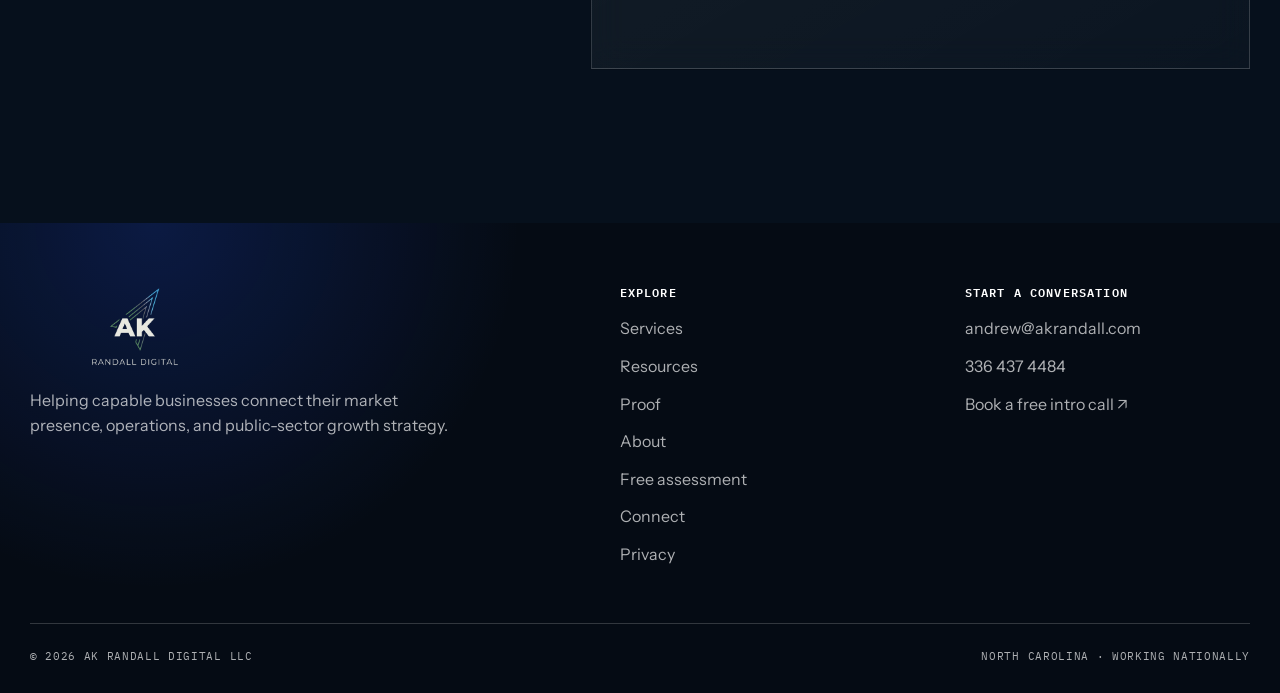
==== commit 97651096: "docs" ====
--- a/index.html
+++ b/index.html
@@ -12,10 +12,10 @@
   <meta property="og:type" content="website">
   <link rel="icon" href="assets/brand/favicon.ico">
   <link rel="canonical" href="https://akrandall.com/">
-  <link rel="stylesheet" href="styles.css?v=20260722d">
+  <link rel="stylesheet" href="styles.css?v=20260722e">
   <script src="lead-config.js?v=20260721d"></script>
   <script src="analytics.js?v=20260721b" defer></script>
-  <script src="script.js?v=20260722a" defer></script>
+  <script src="script.js?v=20260722b" defer></script>
   <script type="application/ld+json">{"@context":"https://schema.org","@type":"ProfessionalService","name":"AK Randall Digital","url":"https://akrandall.com/","email":"andrew@akrandall.com","telephone":"+1-336-437-4484","areaServed":"United States","founder":{"@type":"Person","name":"Andrew Randall"},"description":"Digital operating systems, business strategy, and business-to-government consulting for capable small and mid-size organizations."}</script>
 </head>
 <body class="home-page">
--- a/styles.css
+++ b/styles.css
@@ -729,7 +729,7 @@
 .hero [data-reveal] { opacity: 1; filter: none; clip-path: inset(0); transform: none; }
 .tilt-card[data-reveal].is-visible { transform: perspective(1200px) rotateX(var(--tilt-x,0)) rotateY(var(--tilt-y,0)) translateY(var(--tilt-lift,0)); }
 
-@media (min-width: 981px) and (max-width: 1320px) {
+@media (min-width: 981px) and (max-width: 1500px) {
   .nav-shell, .site-nav { gap: 16px; }
   .nav-cta { padding-right: 16px; padding-left: 16px; font-size: .66rem; }
   .site-nav > a:not(.nav-cta) { font-size: .66rem; }
@@ -1601,3 +1601,303 @@
   .coverage-layers button { font-size: .66rem; }
   .coverage-layers button > span { font-size: .61rem; }
 }
+
+/* Downloadable service-guide library */
+.resources-page .site-header:not(.is-scrolled) .brand { color: white; }
+.resources-page .site-header:not(.is-scrolled) .brand-wordmark small { color: rgba(255,255,255,.56); }
+.resources-page .site-header:not(.is-scrolled) .site-nav > a:not(.nav-cta) { color: white; }
+.resources-page .site-header:not(.is-scrolled) .site-nav > a:not(.nav-cta)::after { background: var(--sage); }
+.resources-page .site-header:not(.is-scrolled) .site-nav > a.nav-assessment { border-color: rgba(255,255,255,.38); background: rgba(255,255,255,.06); }
+.resources-page .site-header:not(.is-scrolled) .nav-cta { border-color: var(--sage); color: var(--ink); background: var(--sage); }
+.resources-page .site-header:not(.is-scrolled) .menu-toggle { border-color: rgba(255,255,255,.38); color: white; }
+
+.resource-hero {
+  position: relative;
+  min-height: 800px;
+  overflow: hidden;
+  color: white;
+  background:
+    linear-gradient(115deg,rgba(36,87,255,.22),transparent 45%),
+    radial-gradient(circle at 82% 42%,rgba(0,184,212,.16),transparent 30%),
+    #071526;
+}
+.resource-hero::before {
+  content: '';
+  position: absolute;
+  inset: 0;
+  pointer-events: none;
+  background-image: linear-gradient(rgba(255,255,255,.035) 1px,transparent 1px),linear-gradient(90deg,rgba(255,255,255,.035) 1px,transparent 1px);
+  background-size: 72px 72px;
+  mask-image: linear-gradient(to right,black,transparent 82%);
+}
+.resource-hero-grid {
+  position: relative;
+  z-index: 1;
+  display: grid;
+  min-height: 800px;
+  grid-template-columns: minmax(0,1fr) minmax(400px,.85fr);
+  gap: 84px;
+  align-items: center;
+  padding-top: 130px;
+  padding-bottom: 72px;
+}
+.resource-hero-copy { position: relative; z-index: 2; }
+.resource-hero-copy .eyebrow { color: var(--sage); }
+.resource-hero h1 {
+  max-width: 780px;
+  margin: 26px 0 24px;
+  font: 720 clamp(4.4rem,7.4vw,7.4rem)/.83 var(--display);
+  letter-spacing: -.068em;
+}
+.resource-hero-copy > p:not(.eyebrow):not(.resource-hero-note) {
+  max-width: 680px;
+  margin: 0;
+  color: rgba(255,255,255,.72);
+  font-size: clamp(1.04rem,1.45vw,1.24rem);
+  line-height: 1.7;
+}
+.resource-hero .hero-actions { margin-top: 34px; }
+.resource-button-ghost { border-color: rgba(255,255,255,.42); color: white; background: rgba(255,255,255,.035); }
+.resource-button-ghost:hover { border-color: white; background: rgba(255,255,255,.1); }
+.resource-hero-note {
+  margin: 18px 0 0;
+  color: rgba(255,255,255,.48);
+  font: 600 .62rem/1.5 var(--mono);
+  letter-spacing: .08em;
+  text-transform: uppercase;
+}
+.resource-hero-object {
+  position: relative;
+  min-height: 510px;
+  perspective: 1400px;
+}
+.resource-orbit {
+  position: absolute;
+  border: 1px solid rgba(183,227,63,.2);
+  border-radius: 50%;
+}
+.resource-orbit--one { inset: -10% -38% -20% 2%; animation: resource-orbit 22s linear infinite; }
+.resource-orbit--two { inset: 7% -20% 2% 18%; border-color: rgba(0,184,212,.2); animation: resource-orbit 15s linear infinite reverse; }
+.resource-document-stack {
+  position: absolute;
+  top: 50%;
+  left: 50%;
+  width: min(410px,88%);
+  height: 510px;
+  transform: translate(-48%,-50%) rotateY(-13deg) rotateX(4deg);
+  transform-style: preserve-3d;
+}
+.resource-document-stack > i,
+.resource-document-stack > div {
+  position: absolute;
+  inset: 0;
+  border: 1px solid rgba(255,255,255,.2);
+  background: #e8e8e0;
+  box-shadow: 0 38px 90px rgba(0,0,0,.36);
+}
+.resource-document-stack > i:first-child { transform: translate3d(38px,-22px,-44px) rotate(5deg); background: #133a75; }
+.resource-document-stack > i:nth-child(2) { transform: translate3d(20px,-11px,-22px) rotate(2deg); background: #2277d1; }
+.resource-document-stack > div {
+  display: flex;
+  flex-direction: column;
+  justify-content: space-between;
+  padding: 42px 40px;
+  color: #133a75;
+  transform: translateZ(0);
+}
+.resource-document-stack span,
+.resource-document-stack small { font: 600 .62rem/1.5 var(--mono); letter-spacing: .1em; text-transform: uppercase; }
+.resource-document-stack strong { font: 750 clamp(3rem,5vw,4.6rem)/.84 var(--display); letter-spacing: -.06em; }
+.resource-document-stack small { max-width: 220px; color: rgba(8,12,18,.58); }
+@keyframes resource-orbit { to { transform: rotate(360deg); } }
+
+.resource-featured { padding: 112px 0; background: var(--paper); }
+.resource-section-heading {
+  display: grid;
+  grid-template-columns: .65fr 1.35fr;
+  gap: 72px;
+  align-items: start;
+  margin-bottom: 54px;
+}
+.resource-section-heading h2,
+.resource-use-heading h2 {
+  max-width: 900px;
+  margin: 0 0 18px;
+  font: 700 clamp(2.8rem,5vw,5rem)/.94 var(--display);
+  letter-spacing: -.055em;
+}
+.resource-section-heading > div > p { max-width: 700px; margin: 0; color: var(--muted); font-size: 1.08rem; }
+.resource-featured-grid { display: grid; grid-template-columns: 1fr 1fr; gap: 1px; background: var(--line); border: 1px solid var(--line); }
+.resource-feature-card {
+  position: relative;
+  display: grid;
+  min-height: 540px;
+  align-content: start;
+  overflow: hidden;
+  padding: 52px;
+  background: var(--paper-bright);
+}
+.resource-feature-card::after {
+  content: '';
+  position: absolute;
+  right: -120px;
+  bottom: -150px;
+  width: 340px;
+  height: 340px;
+  border: 1px solid rgba(36,87,255,.18);
+  border-radius: 50%;
+  box-shadow: 0 0 0 52px rgba(36,87,255,.045),0 0 0 104px rgba(36,87,255,.025);
+}
+.resource-feature-card--dark { color: white; background: var(--navy); }
+.resource-feature-card--dark::after { border-color: rgba(183,227,63,.25); box-shadow: 0 0 0 52px rgba(183,227,63,.045),0 0 0 104px rgba(183,227,63,.025); }
+.resource-card-index { color: var(--blue); font: 600 .66rem/1.4 var(--mono); letter-spacing: .1em; text-transform: uppercase; }
+.resource-feature-card--dark .resource-card-index { color: var(--sage); }
+.resource-file-mark {
+  position: absolute;
+  top: 42px;
+  right: 44px;
+  display: grid;
+  width: 58px;
+  height: 72px;
+  grid-template-rows: 1fr auto;
+  border: 1px solid currentColor;
+  padding: 10px;
+  color: var(--blue);
+}
+.resource-file-mark b { font: 700 .7rem/1 var(--mono); }
+.resource-file-mark span { align-self: end; font: 700 1.4rem/1 var(--display); }
+.resource-feature-card--dark .resource-file-mark { color: var(--sage); }
+.resource-feature-card h3 { max-width: 520px; margin: 70px 0 20px; font: 700 clamp(2.4rem,4vw,4.3rem)/.92 var(--display); letter-spacing: -.05em; }
+.resource-feature-card > p { max-width: 590px; margin: 0; color: var(--muted); font-size: 1.02rem; line-height: 1.65; }
+.resource-feature-card--dark > p { color: rgba(255,255,255,.66); }
+.resource-feature-card ul { display: grid; gap: 7px; margin: 26px 0 42px; padding: 0; list-style: none; color: var(--muted); }
+.resource-feature-card--dark ul { color: rgba(255,255,255,.66); }
+.resource-feature-card li::before { content: '—'; margin-right: 9px; color: var(--blue); }
+.resource-feature-card--dark li::before { color: var(--sage); }
+.resource-download {
+  position: relative;
+  z-index: 2;
+  display: flex;
+  min-height: 62px;
+  align-items: center;
+  justify-content: space-between;
+  gap: 20px;
+  margin-top: auto;
+  border-top: 1px solid var(--line);
+  border-bottom: 1px solid var(--line);
+  color: var(--ink);
+  font: 650 .72rem/1 var(--mono);
+  letter-spacing: .06em;
+  text-decoration: none;
+  text-transform: uppercase;
+}
+.resource-feature-card--dark .resource-download { border-color: rgba(255,255,255,.2); color: white; }
+.resource-download b { display: grid; width: 34px; height: 34px; place-items: center; border-radius: 50%; color: var(--ink); background: var(--sage); font-size: 1rem; transition: transform .2s ease; }
+.resource-download:hover b { transform: translateY(4px); }
+
+.resource-library { padding: 120px 0; background: #f8fafc; }
+.resource-guide-list { border-top: 1px solid var(--line); }
+.resource-guide {
+  display: grid;
+  min-height: 330px;
+  grid-template-columns: 88px minmax(300px,1.25fr) minmax(220px,.7fr) minmax(260px,.8fr);
+  gap: 36px;
+  align-items: center;
+  border-bottom: 1px solid var(--line);
+  padding: 44px 0;
+}
+.resource-guide-number { align-self: start; color: var(--blue); font: 700 2.5rem/1 var(--display); letter-spacing: -.04em; }
+.resource-guide-copy .micro { margin: 0 0 12px; color: var(--blue); }
+.resource-guide-copy h3 { margin: 0 0 16px; font: 700 clamp(2rem,3.2vw,3.4rem)/.94 var(--display); letter-spacing: -.05em; }
+.resource-guide-copy > p:last-child { max-width: 650px; margin: 0; color: var(--muted); }
+.resource-guide-use { align-self: stretch; border-left: 1px solid var(--line); padding: 18px 0 18px 28px; }
+.resource-guide-use span { color: var(--blue); font: 600 .62rem/1.4 var(--mono); letter-spacing: .09em; text-transform: uppercase; }
+.resource-guide-use p { margin: 14px 0 0; color: var(--muted); font-size: .92rem; line-height: 1.55; }
+.resource-guide-actions { display: grid; gap: 10px; }
+.resource-guide-actions a {
+  display: flex;
+  min-height: 76px;
+  align-items: center;
+  justify-content: space-between;
+  gap: 16px;
+  border: 1px solid var(--line);
+  padding: 14px 16px;
+  color: var(--ink);
+  background: white;
+  text-decoration: none;
+  transition: border-color .2s ease,transform .2s ease,box-shadow .2s ease;
+}
+.resource-guide-actions a:hover { border-color: var(--blue); transform: translateY(-2px); box-shadow: 0 18px 35px rgba(5,22,45,.08); }
+.resource-guide-actions span { display: grid; gap: 6px; }
+.resource-guide-actions b { font: 650 .72rem/1.2 var(--mono); letter-spacing: .05em; text-transform: uppercase; }
+.resource-guide-actions small { color: var(--muted); font-size: .75rem; }
+.resource-guide-actions i { display: grid; flex: 0 0 34px; width: 34px; height: 34px; place-items: center; border-radius: 50%; color: var(--ink); background: var(--sage); font-style: normal; }
+
+.resource-use { padding: 112px 0; color: white; background: #071526; }
+.resource-use-heading { display: grid; grid-template-columns: .65fr 1.35fr; gap: 72px; align-items: start; margin-bottom: 54px; }
+.resource-use-heading .eyebrow { color: var(--sage); }
+.resource-use-grid { display: grid; grid-template-columns: repeat(3,1fr); margin: 0; padding: 0; list-style: none; border: 1px solid rgba(255,255,255,.16); }
+.resource-use-grid li { position: relative; min-height: 300px; padding: 38px; border-right: 1px solid rgba(255,255,255,.16); }
+.resource-use-grid li:last-child { border-right: 0; }
+.resource-use-grid span { color: var(--sage); font: 700 .7rem/1 var(--mono); }
+.resource-use-grid h3 { margin: 88px 0 12px; font: 700 2rem/1 var(--display); letter-spacing: -.035em; }
+.resource-use-grid p { max-width: 350px; margin: 0; color: rgba(255,255,255,.62); }
+
+.service-guide-callout {
+  padding: 78px 0;
+  color: white;
+  background: linear-gradient(115deg,#0a1d3b,#133a75 64%,#175d7b);
+}
+.service-guide-callout-grid { display: grid; grid-template-columns: 1.15fr .85fr; gap: 80px; align-items: center; }
+.service-guide-callout .eyebrow { color: var(--sage); }
+.service-guide-callout h2 { max-width: 720px; margin: 18px 0 0; font: 700 clamp(2.5rem,4.4vw,4.6rem)/.94 var(--display); letter-spacing: -.055em; }
+.service-guide-callout-grid > div:last-child > p { max-width: 600px; margin: 0 0 26px; color: rgba(255,255,255,.68); font-size: 1.02rem; }
+
+@media (min-width: 981px) and (max-width: 1120px) {
+  .site-nav { gap: 12px; }
+  .brand-wordmark { display: none; }
+  .nav-cta { padding-right: 14px; padding-left: 14px; font-size: .61rem; }
+}
+
+@media (max-width: 1080px) {
+  .resource-hero-grid { grid-template-columns: 1fr .72fr; gap: 36px; }
+  .resource-document-stack { width: 340px; height: 450px; }
+  .resource-guide { grid-template-columns: 68px 1fr 280px; }
+  .resource-guide-use { display: none; }
+}
+
+@media (max-width: 820px) {
+  .resource-hero-grid { min-height: auto; grid-template-columns: 1fr; padding-top: 130px; padding-bottom: 88px; }
+  .resource-hero h1 { font-size: clamp(4rem,14vw,6.4rem); }
+  .resource-hero-object { min-height: 440px; }
+  .resource-document-stack { width: min(390px,80vw); height: 440px; }
+  .resource-section-heading,.resource-use-heading { grid-template-columns: 1fr; gap: 22px; }
+  .resource-featured-grid { grid-template-columns: 1fr; }
+  .resource-guide { grid-template-columns: 54px 1fr; gap: 24px; }
+  .resource-guide-actions { grid-column: 2; grid-template-columns: 1fr 1fr; }
+  .resource-use-grid { grid-template-columns: 1fr; }
+  .resource-use-grid li { min-height: 240px; border-right: 0; border-bottom: 1px solid rgba(255,255,255,.16); }
+  .resource-use-grid li:last-child { border-bottom: 0; }
+  .resource-use-grid h3 { margin-top: 48px; }
+  .service-guide-callout-grid { grid-template-columns: 1fr; gap: 34px; }
+}
+
+@media (max-width: 640px) {
+  .resource-hero { min-height: 0; }
+  .resource-hero-grid { padding-top: 108px; padding-bottom: 70px; }
+  .resource-hero h1 { margin-top: 22px; font-size: clamp(3.55rem,17vw,5.4rem); line-height: .87; }
+  .resource-hero .hero-actions { display: grid; }
+  .resource-hero .button { width: 100%; }
+  .resource-hero-object { min-height: 390px; }
+  .resource-document-stack { width: min(310px,80vw); height: 370px; }
+  .resource-document-stack > div { padding: 30px 28px; }
+  .resource-document-stack strong { font-size: clamp(2.8rem,14vw,4rem); }
+  .resource-featured,.resource-library,.resource-use { padding: 82px 0; }
+  .resource-feature-card { min-height: 520px; padding: 34px 28px; }
+  .resource-feature-card h3 { margin-top: 74px; font-size: 2.8rem; }
+  .resource-file-mark { top: 30px; right: 28px; }
+  .resource-guide { grid-template-columns: 1fr; gap: 16px; padding: 36px 0; }
+  .resource-guide-number { font-size: 2rem; }
+  .resource-guide-actions { grid-column: auto; grid-template-columns: 1fr; margin-top: 12px; }
+  .resource-use-grid li { min-height: 260px; padding: 30px; }
+}
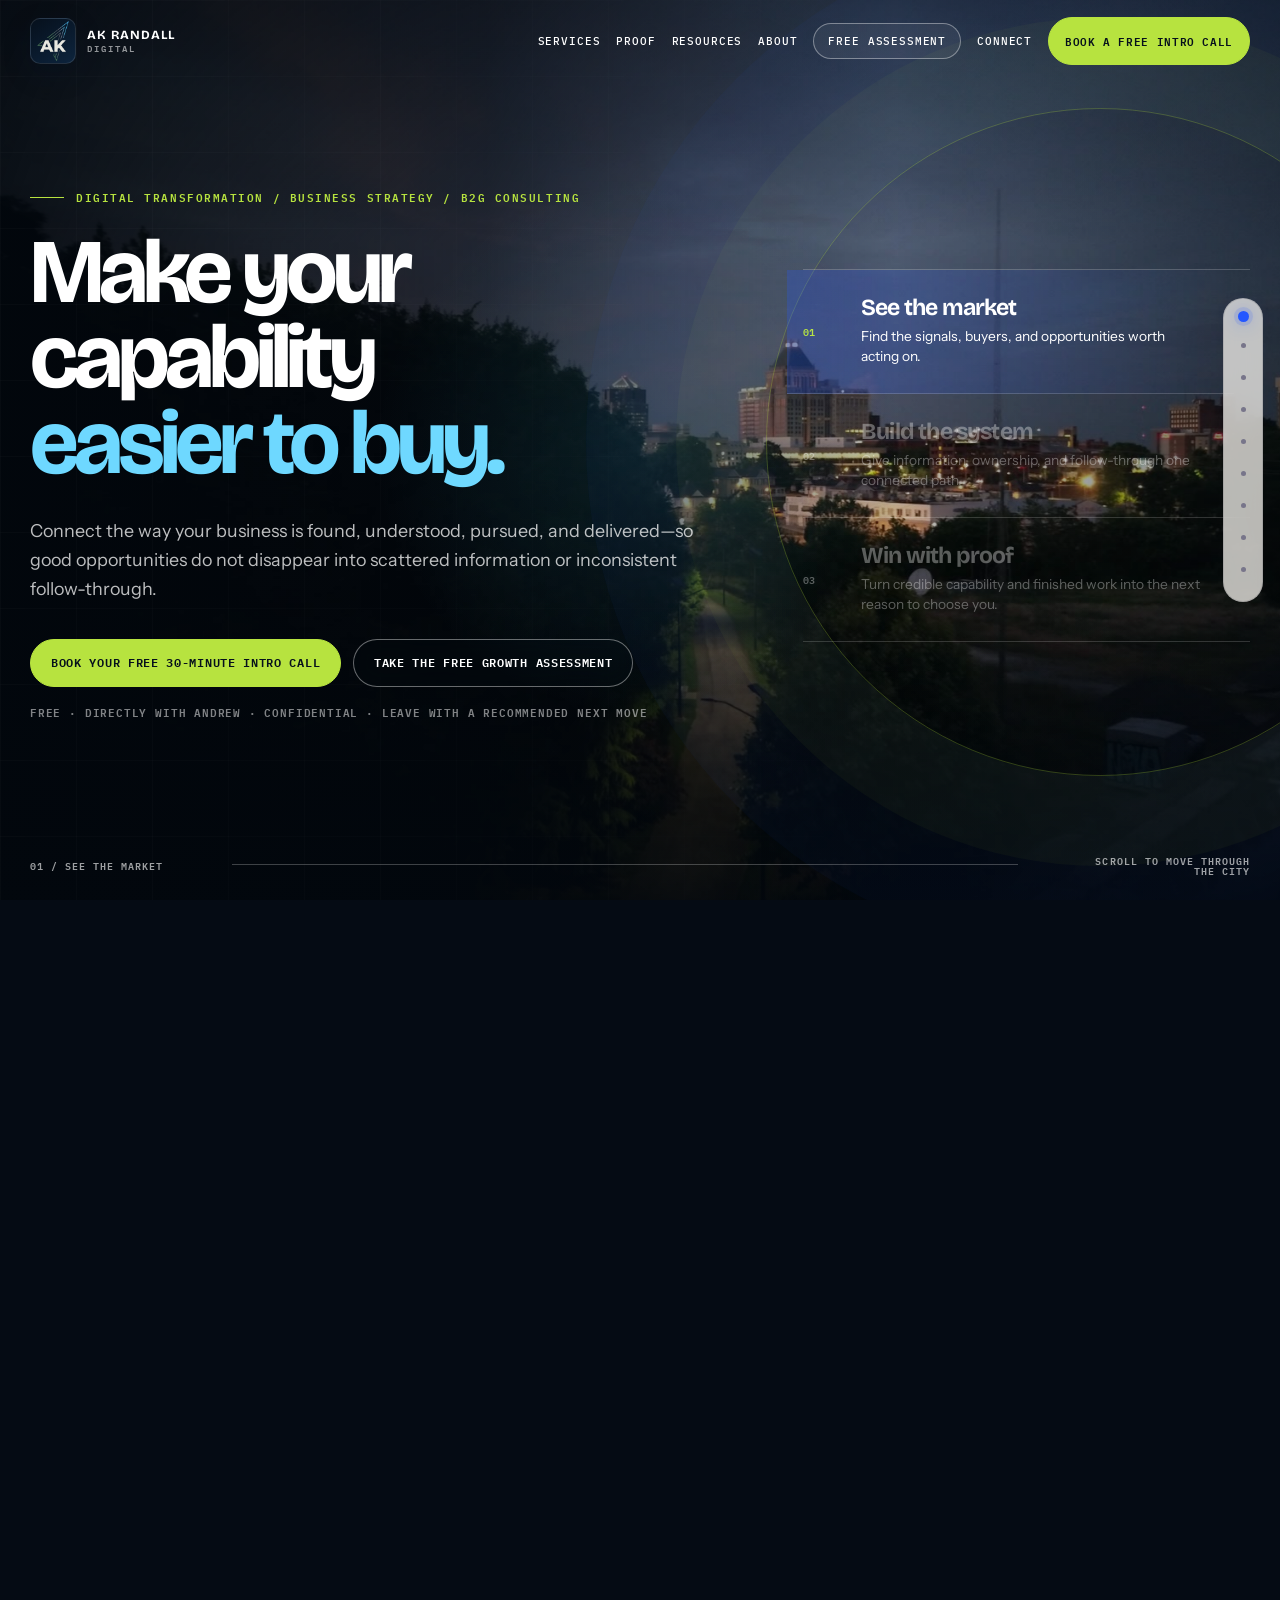
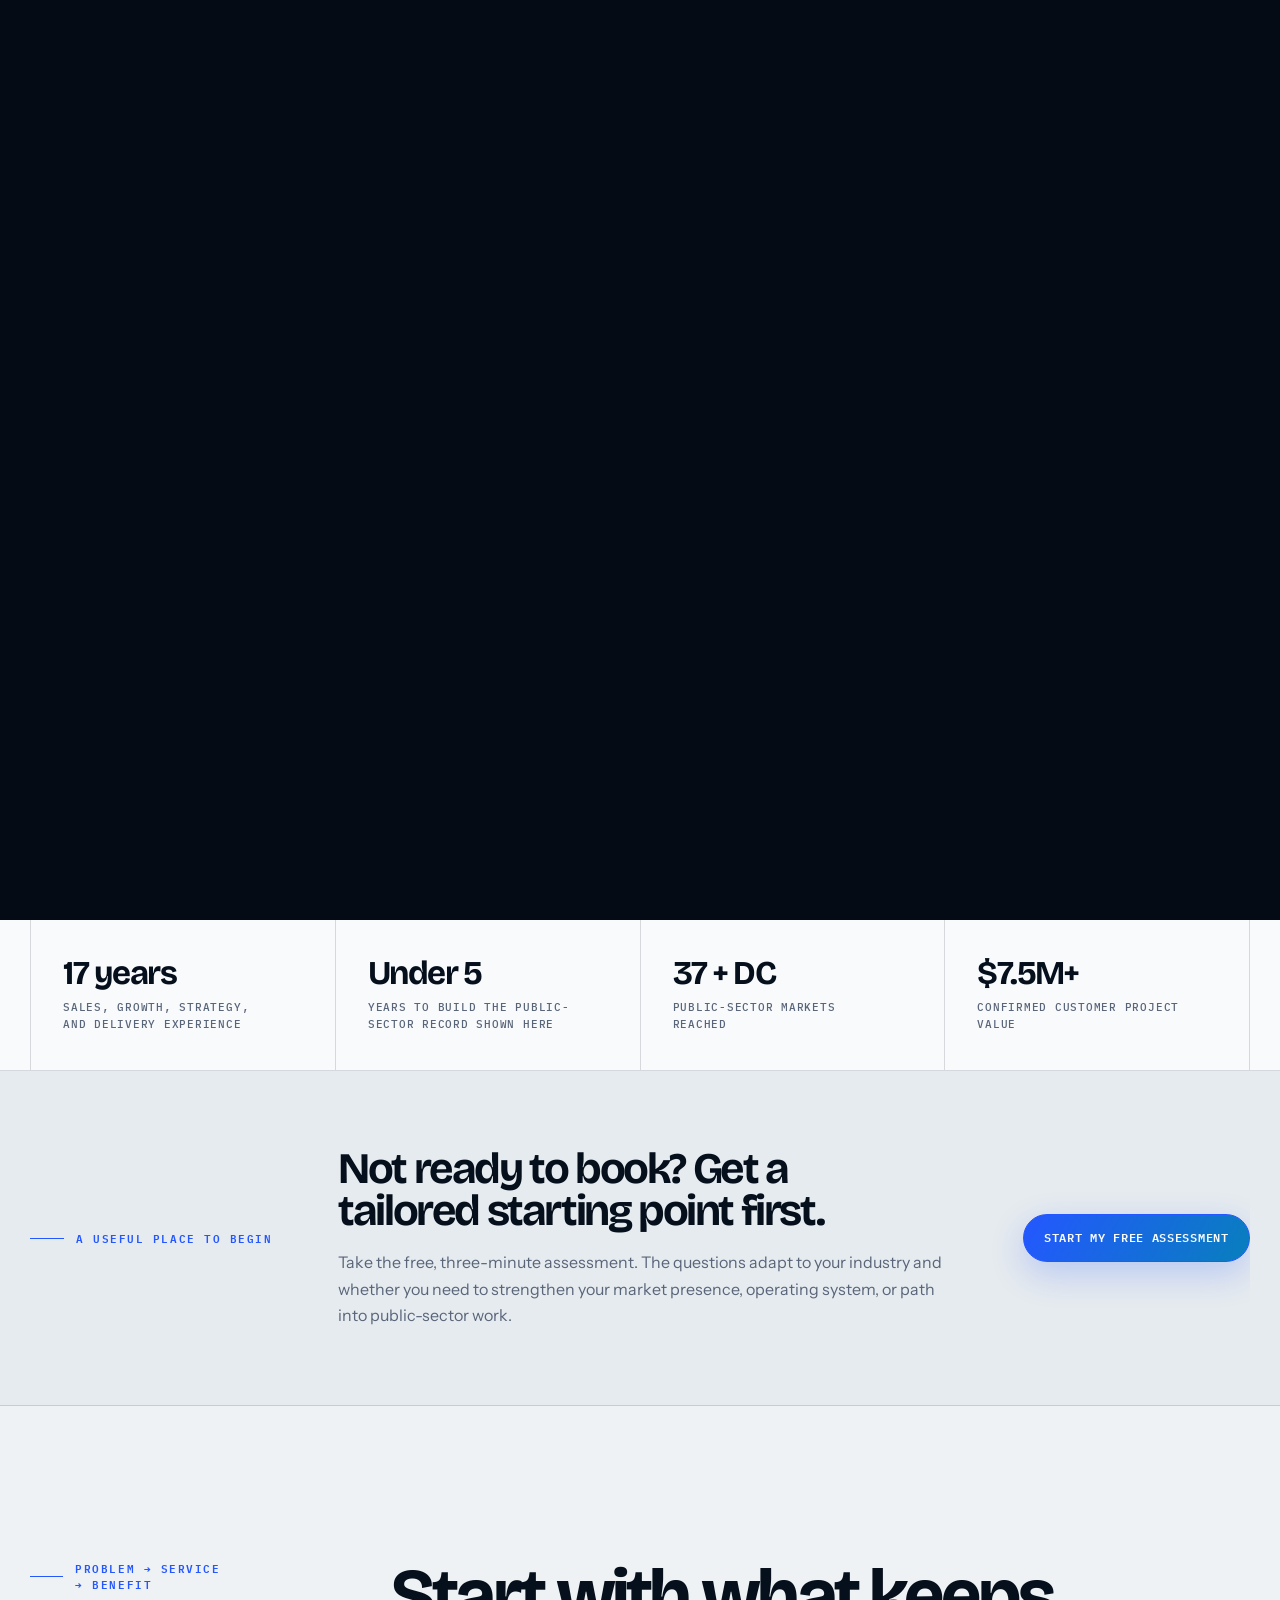
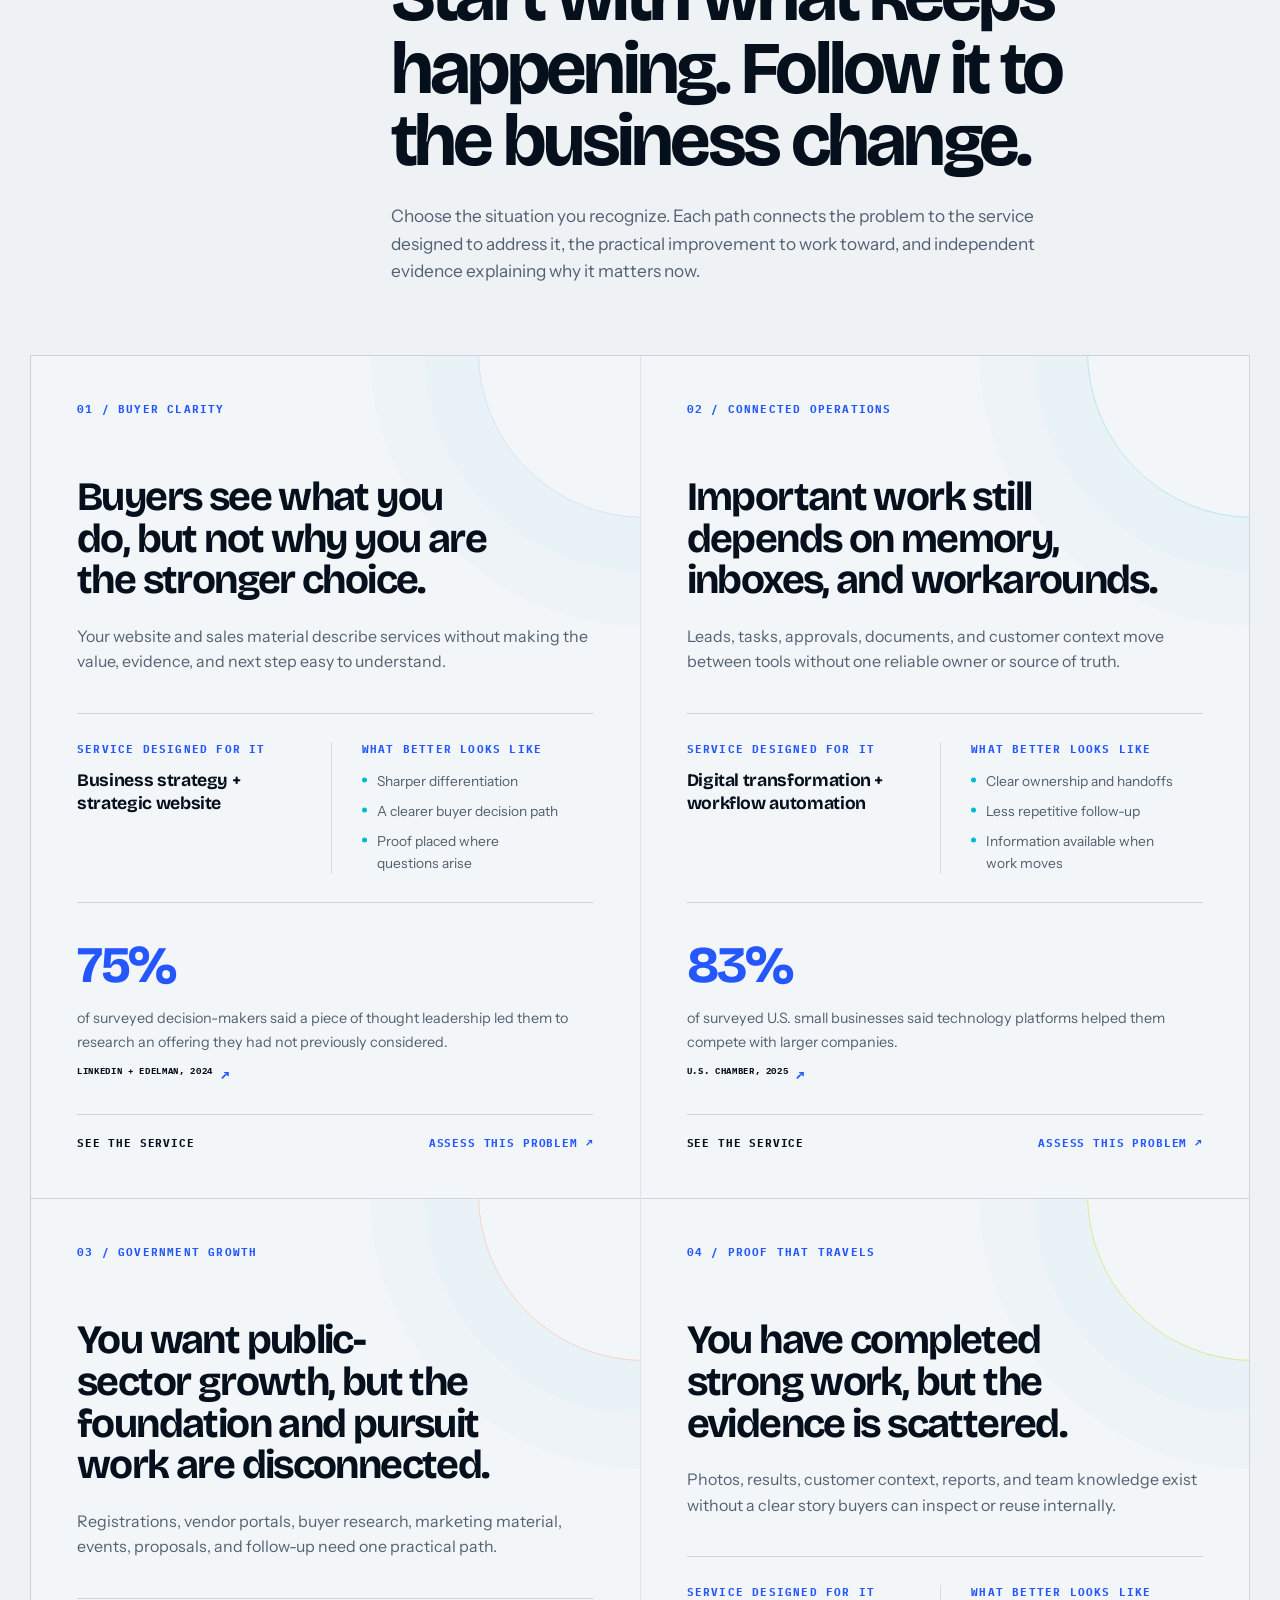
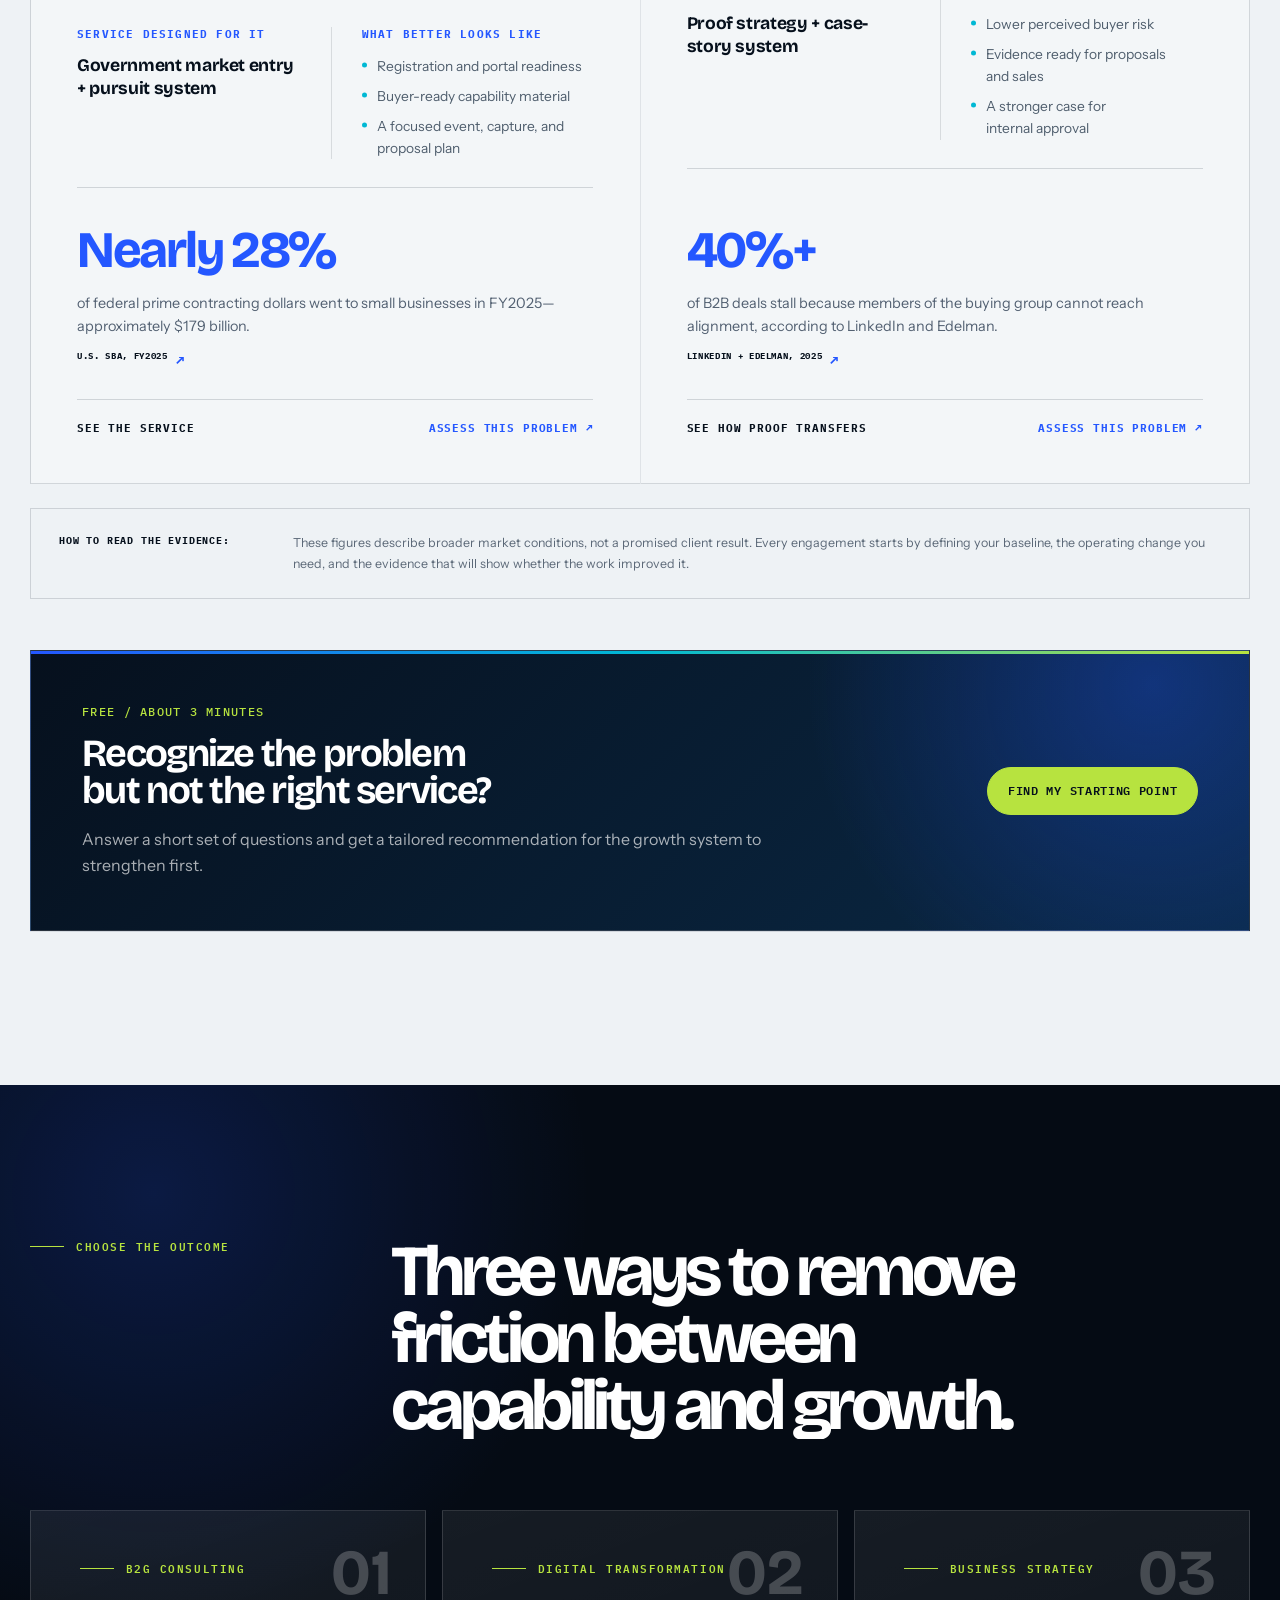
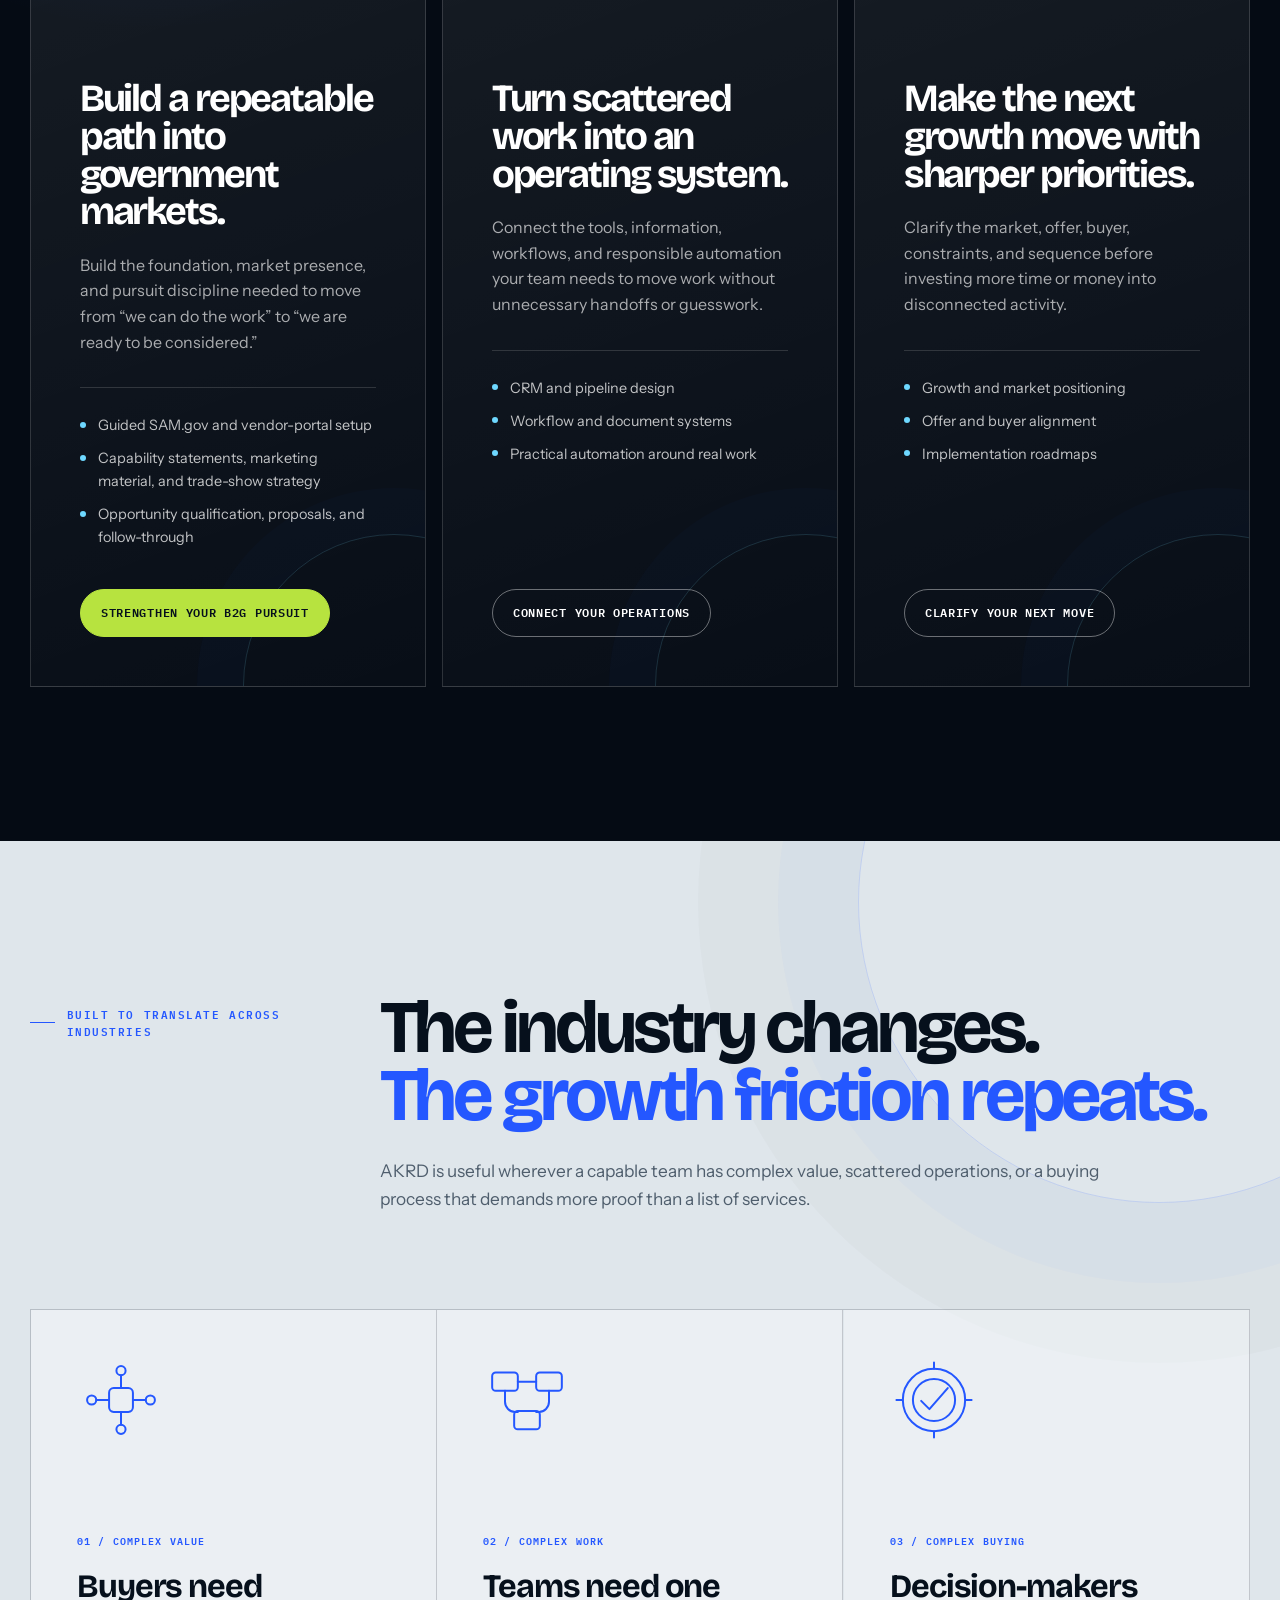
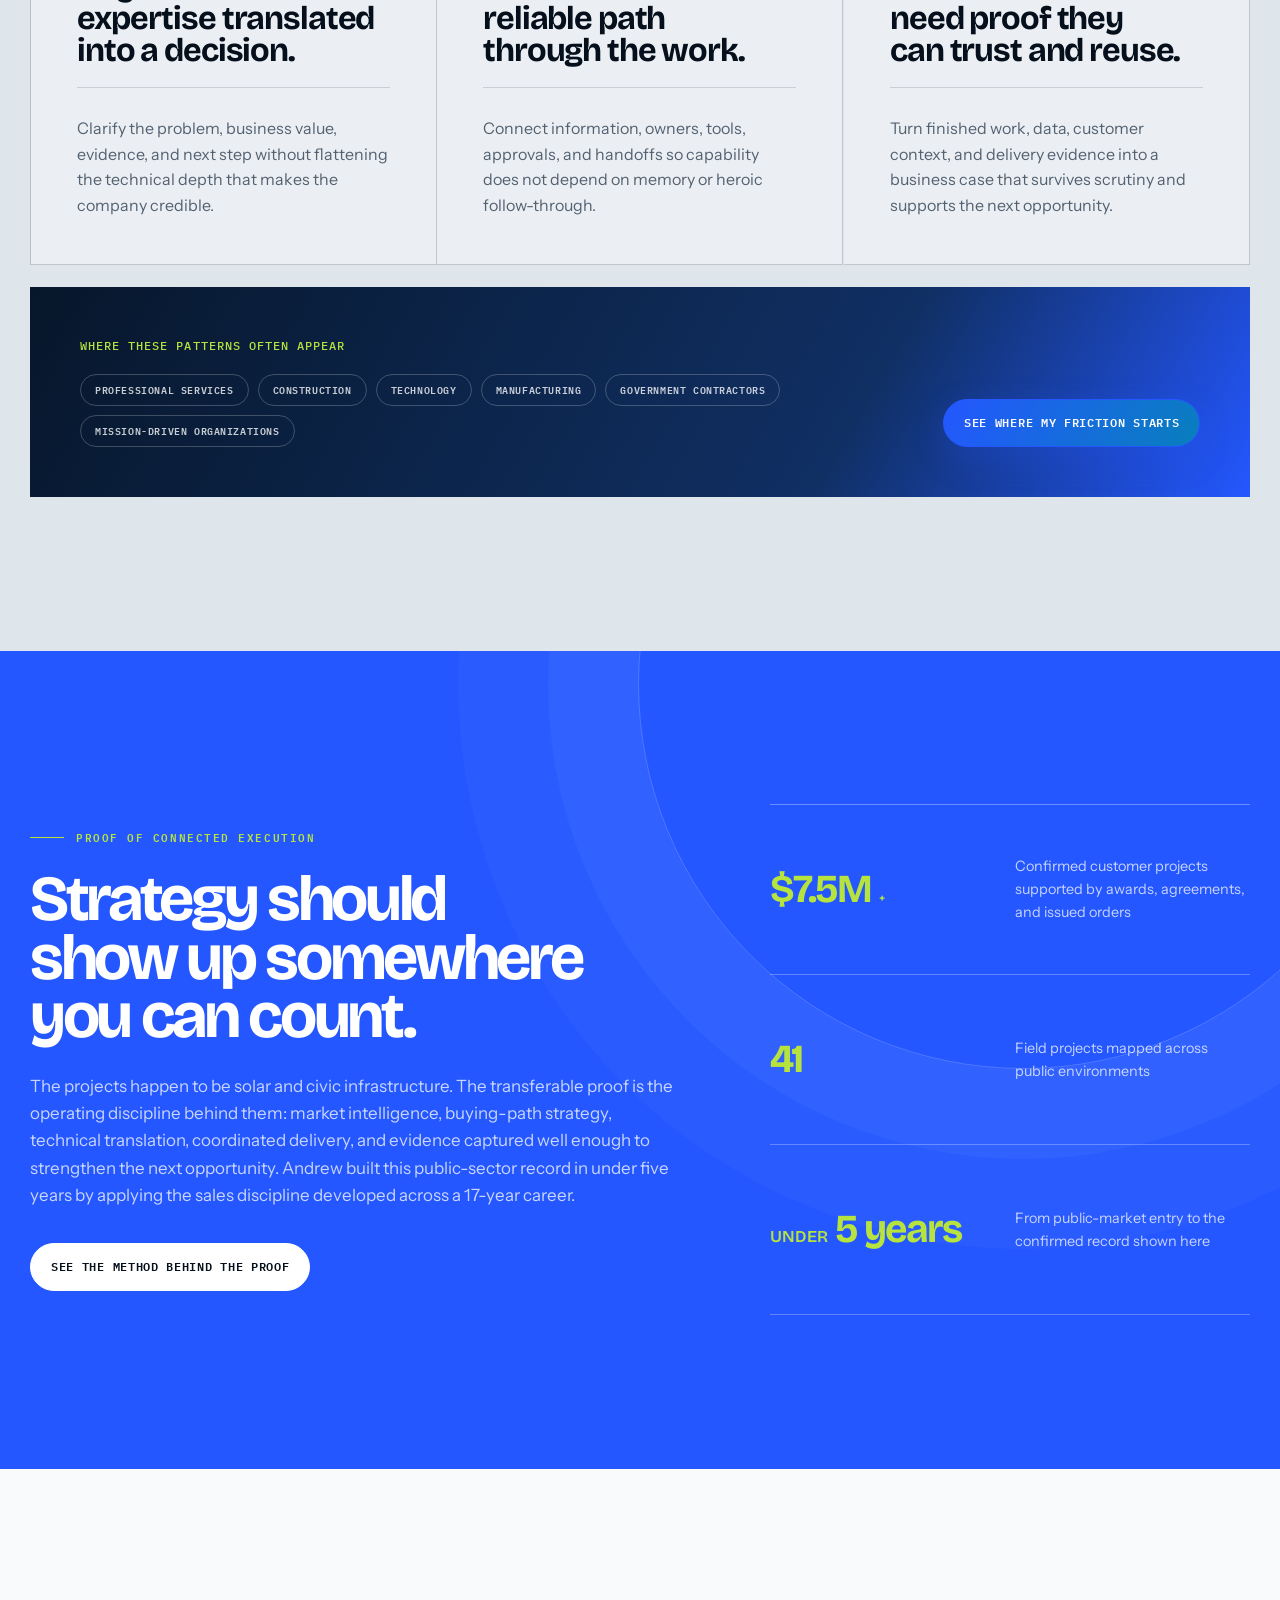
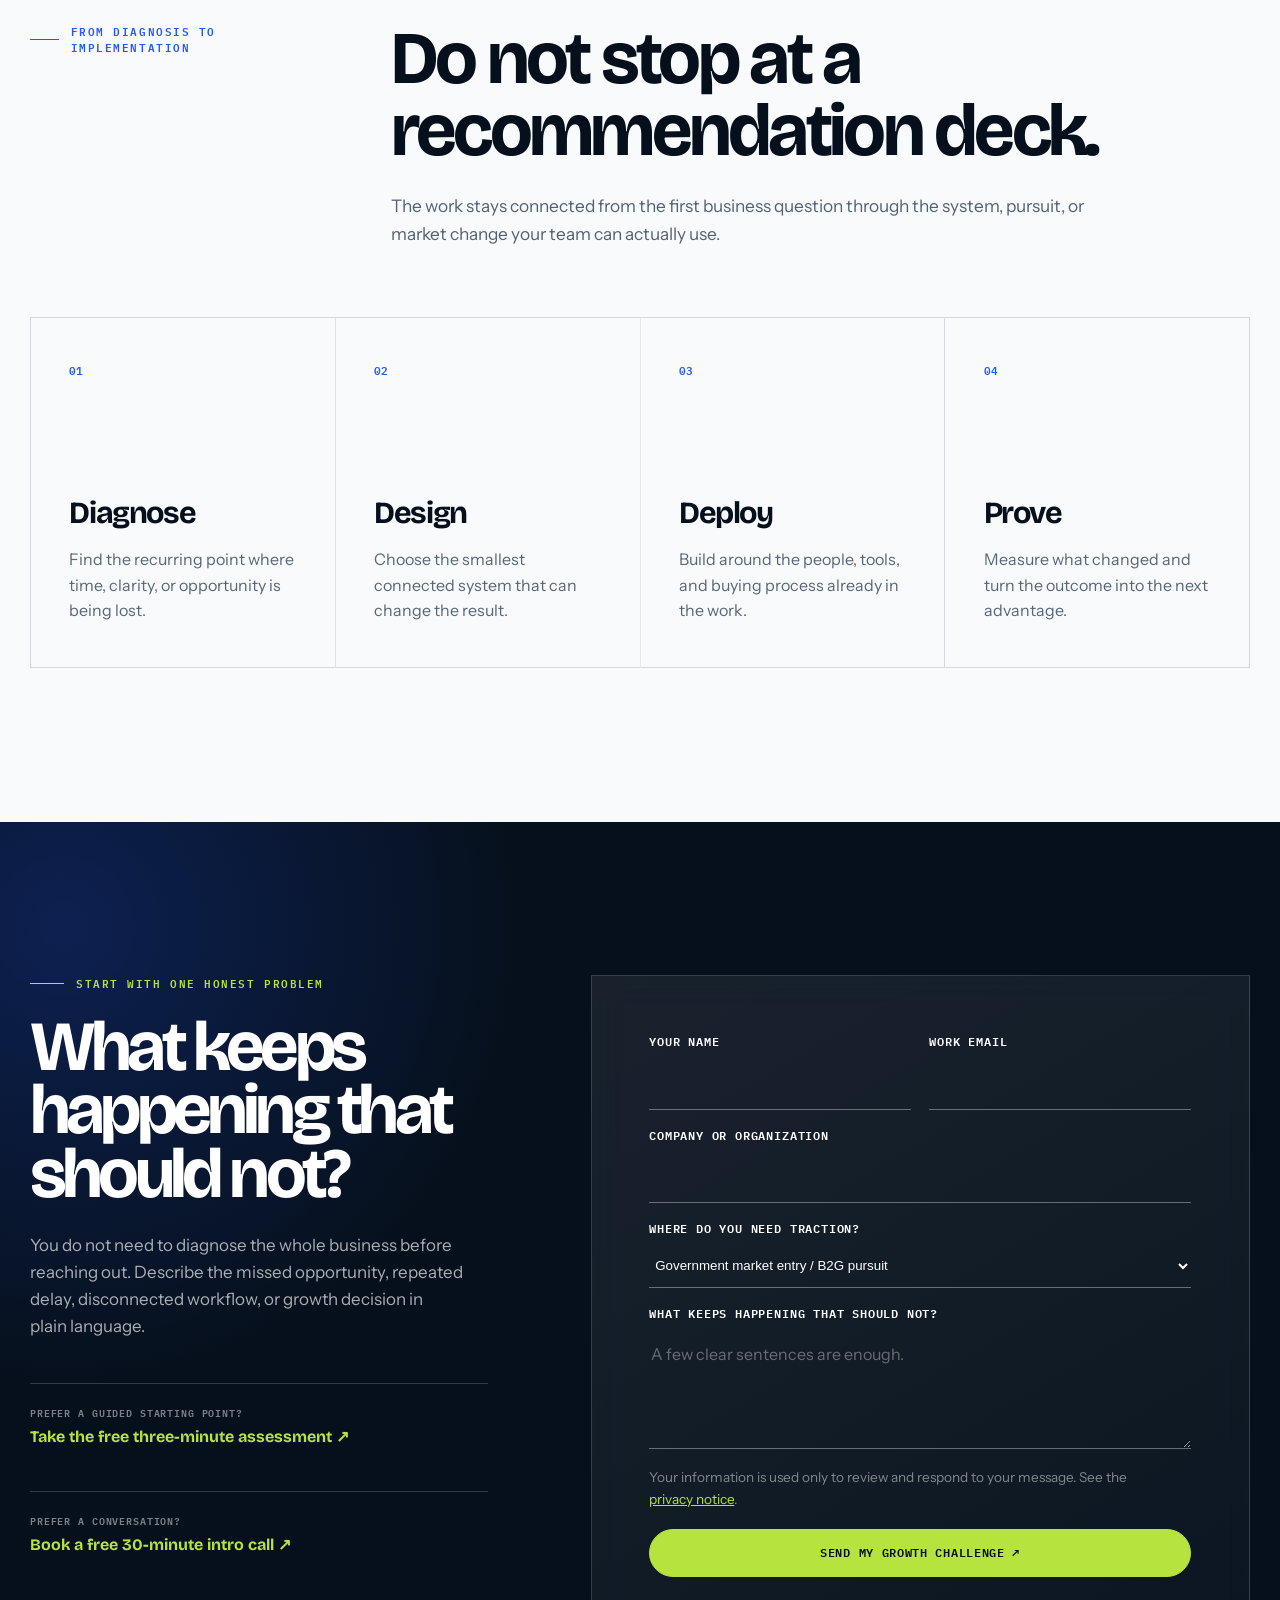
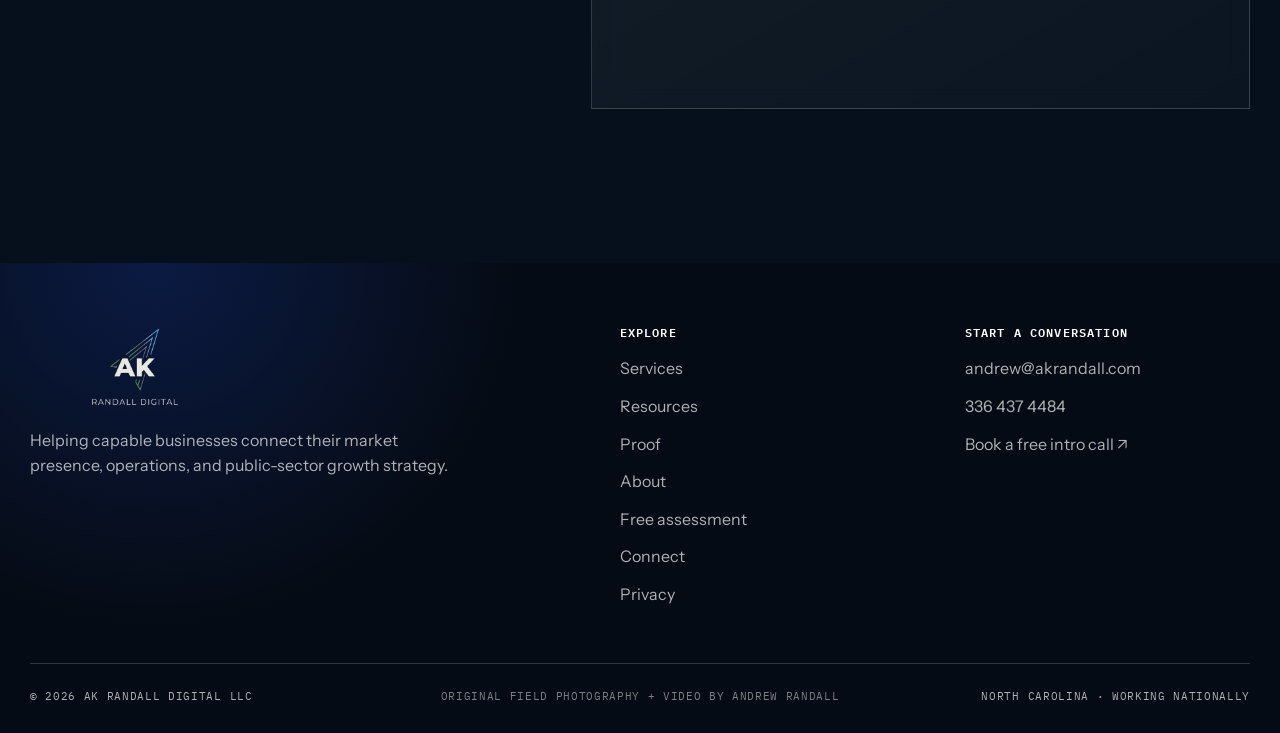
==== commit d672db7b: "data" ====
--- a/index.html
+++ b/index.html
@@ -12,10 +12,10 @@
   <meta property="og:type" content="website">
   <link rel="icon" href="assets/brand/favicon.ico">
   <link rel="canonical" href="https://akrandall.com/">
-  <link rel="stylesheet" href="styles.css?v=20260722e">
+  <link rel="stylesheet" href="styles.css?v=20260722f">
   <script src="lead-config.js?v=20260721d"></script>
   <script src="analytics.js?v=20260721b" defer></script>
-  <script src="script.js?v=20260722b" defer></script>
+  <script src="script.js?v=20260722c" defer></script>
   <script type="application/ld+json">{"@context":"https://schema.org","@type":"ProfessionalService","name":"AK Randall Digital","url":"https://akrandall.com/","email":"andrew@akrandall.com","telephone":"+1-336-437-4484","areaServed":"United States","founder":{"@type":"Person","name":"Andrew Randall"},"description":"Digital operating systems, business strategy, and business-to-government consulting for capable small and mid-size organizations."}</script>
 </head>
 <body class="home-page">
@@ -69,9 +69,9 @@
 
     <section class="home-proof-bar" aria-label="Selected experience and confirmed outcomes">
       <div class="wrap home-proof-grid">
-        <div><strong>17 years</strong><span>Across growth, strategy, and delivery</span></div>
+        <div><strong>17 years</strong><span>Sales, growth, strategy, and delivery experience</span></div>
+        <div><strong>Under 5</strong><span>Years to build the public-sector record shown here</span></div>
         <div><strong>37 + DC</strong><span>Public-sector markets reached</span></div>
-        <div><strong>351</strong><span>Opportunities evaluated</span></div>
         <div><strong>$7.5M+</strong><span>Confirmed customer project value</span></div>
       </div>
     </section>
@@ -129,12 +129,12 @@
           <article class="home-decision-card" data-reveal>
             <div class="home-decision-problem">
               <span>03 / GOVERNMENT GROWTH</span>
-              <h3>You see public opportunities, but the pursuit process is inconsistent.</h3>
-              <p>Your team needs a repeatable way to qualify targets, understand the buying path, coordinate the response, and carry proof forward.</p>
+              <h3>You want public-sector growth, but the foundation and pursuit work are disconnected.</h3>
+              <p>Registrations, vendor portals, buyer research, marketing material, events, proposals, and follow-up need one practical path.</p>
             </div>
             <div class="home-decision-solution">
-              <div><span>Service designed for it</span><strong>B2G strategy + procurement readiness</strong></div>
-              <div><span>What better looks like</span><ul><li>More disciplined bid decisions</li><li>Stronger pursuit readiness</li><li>Reusable capture and proposal assets</li></ul></div>
+              <div><span>Service designed for it</span><strong>Government market entry + pursuit system</strong></div>
+              <div><span>What better looks like</span><ul><li>Registration and portal readiness</li><li>Buyer-ready capability material</li><li>A focused event, capture, and proposal plan</li></ul></div>
             </div>
             <aside class="home-decision-fact">
               <strong>Nearly 28%</strong>
@@ -182,8 +182,8 @@
             <span class="home-path-number">01</span>
             <p class="eyebrow">B2G consulting</p>
             <h3>Build a repeatable path into government markets.</h3>
-            <p>Qualify the right opportunities, understand how agencies buy, coordinate stronger proposals, use contract pathways, and follow through after submission.</p>
-            <ul><li>Market and opportunity intelligence</li><li>Procurement and pursuit strategy</li><li>Proposal systems and reusable proof</li></ul>
+            <p>Build the foundation, market presence, and pursuit discipline needed to move from “we can do the work” to “we are ready to be considered.”</p>
+            <ul><li>Guided SAM.gov and vendor-portal setup</li><li>Capability statements, marketing material, and trade-show strategy</li><li>Opportunity qualification, proposals, and follow-through</li></ul>
             <a class="button button--sage" href="services.html#win">Strengthen your B2G pursuit</a>
           </article>
           <article data-reveal>
@@ -259,13 +259,13 @@
         <div class="home-proof-story-copy" data-reveal>
           <p class="eyebrow">Proof of connected execution</p>
           <h2 id="proof-story-title">Strategy should show up somewhere you can count.</h2>
-          <p>The projects happen to be solar and civic infrastructure. The transferable proof is the operating discipline behind them: market intelligence, buying-path strategy, technical translation, coordinated delivery, and evidence captured well enough to strengthen the next opportunity.</p>
+          <p>The projects happen to be solar and civic infrastructure. The transferable proof is the operating discipline behind them: market intelligence, buying-path strategy, technical translation, coordinated delivery, and evidence captured well enough to strengthen the next opportunity. Andrew built this public-sector record in under five years by applying the sales discipline developed across a 17-year career.</p>
           <a class="button button--light" href="work.html">See the method behind the proof</a>
         </div>
         <div class="home-proof-story-metrics">
           <article data-reveal><strong>$7.5M<sup>+</sup></strong><span>Confirmed customer projects supported by awards, agreements, and issued orders</span></article>
           <article data-reveal><strong>41</strong><span>Field projects mapped across public environments</span></article>
-          <article data-reveal><strong><small>Up to</small> 5 years</strong><span>Experience with longer-cycle contract structures</span></article>
+          <article data-reveal><strong><small>Under</small> 5 years</strong><span>From public-market entry to the confirmed record shown here</span></article>
         </div>
       </div>
     </section>
@@ -299,7 +299,7 @@
           <div class="field"><label for="home-name">Your name</label><input id="home-name" name="name" type="text" autocomplete="name" maxlength="120" required></div>
           <div class="field"><label for="home-email">Work email</label><input id="home-email" name="email" type="email" autocomplete="email" maxlength="180" required></div>
           <div class="field field--full"><label for="home-company">Company or organization</label><input id="home-company" name="company" type="text" autocomplete="organization" maxlength="180"></div>
-          <div class="field field--full"><label for="home-focus">Where do you need traction?</label><select id="home-focus" name="focus"><option>Government sales / B2G pursuit</option><option>Digital operations and workflows</option><option>Business strategy</option><option>Strategic website</option><option>AI workflow automation</option><option>Not sure yet</option></select></div>
+          <div class="field field--full"><label for="home-focus">Where do you need traction?</label><select id="home-focus" name="focus"><option>Government market entry / B2G pursuit</option><option>SAM.gov or vendor-account setup</option><option>Capability material, proposals, or trade shows</option><option>Digital operations and workflows</option><option>Business strategy</option><option>Strategic website</option><option>AI workflow automation</option><option>Not sure yet</option></select></div>
           <div class="field field--full"><label for="home-message">What keeps happening that should not?</label><textarea id="home-message" name="message" maxlength="4000" required placeholder="A few clear sentences are enough."></textarea></div>
           <div class="form-honeypot" aria-hidden="true"><label for="home-website">Leave this field empty</label><input id="home-website" name="website" type="text" tabindex="-1" autocomplete="off"></div>
           <input type="hidden" name="sourcePage"><input type="hidden" name="referrer"><input type="hidden" name="utmSource"><input type="hidden" name="utmMedium"><input type="hidden" name="utmCampaign"><input type="hidden" name="utmContent"><input type="hidden" name="utmTerm"><input type="hidden" name="submittedAt">
--- a/styles.css
+++ b/styles.css
@@ -1901,3 +1901,150 @@
   .resource-guide-actions { grid-column: auto; grid-template-columns: 1fr; margin-top: 12px; }
   .resource-use-grid li { min-height: 260px; padding: 30px; }
 }
+
+/* Expanded government-market scope + build capability */
+.b2g-scope {
+  position: relative;
+  overflow: hidden;
+  padding: 124px 0;
+  color: #fff;
+  background: radial-gradient(circle at 92% 10%,rgba(55,196,255,.12),transparent 32%),#06101d;
+}
+.b2g-scope::after {
+  content: '';
+  position: absolute;
+  top: -280px;
+  right: -280px;
+  width: 720px;
+  height: 720px;
+  border: 1px solid rgba(183,227,63,.2);
+  border-radius: 50%;
+  box-shadow: 0 0 0 84px rgba(183,227,63,.025),0 0 0 168px rgba(55,196,255,.02);
+  pointer-events: none;
+}
+.b2g-scope-heading,
+.about-build-heading {
+  position: relative;
+  z-index: 1;
+  display: grid;
+  grid-template-columns: .6fr 1.4fr;
+  gap: 72px;
+  align-items: start;
+  margin-bottom: 58px;
+}
+.b2g-scope-heading .eyebrow { color: var(--sage); }
+.b2g-scope-heading h2,
+.about-build-heading h2 {
+  max-width: 940px;
+  margin: 0 0 22px;
+  font: 720 clamp(3rem,5.4vw,5.8rem)/.9 var(--display);
+  letter-spacing: -.06em;
+}
+.b2g-scope-heading > div > p,
+.about-build-heading > div > p {
+  max-width: 760px;
+  margin: 0;
+  color: rgba(255,255,255,.66);
+  font-size: 1.08rem;
+  line-height: 1.7;
+}
+.b2g-scope-grid {
+  position: relative;
+  z-index: 1;
+  display: grid;
+  grid-template-columns: repeat(3,1fr);
+  border-top: 1px solid rgba(255,255,255,.16);
+  border-left: 1px solid rgba(255,255,255,.16);
+}
+.b2g-scope-grid article {
+  min-height: 310px;
+  padding: 34px;
+  border-right: 1px solid rgba(255,255,255,.16);
+  border-bottom: 1px solid rgba(255,255,255,.16);
+  background: linear-gradient(145deg,rgba(255,255,255,.035),transparent 70%);
+}
+.b2g-scope-grid span,
+.about-build-grid span {
+  color: var(--sage);
+  font: 650 .66rem/1.4 var(--mono);
+  letter-spacing: .1em;
+  text-transform: uppercase;
+}
+.b2g-scope-grid h3,
+.about-build-grid h3 {
+  max-width: 340px;
+  margin: 76px 0 16px;
+  font: 680 clamp(1.75rem,2.4vw,2.5rem)/.98 var(--display);
+  letter-spacing: -.04em;
+}
+.b2g-scope-grid p,
+.about-build-grid p {
+  max-width: 390px;
+  margin: 0;
+  color: rgba(255,255,255,.62);
+  line-height: 1.65;
+}
+.b2g-scope-note {
+  position: relative;
+  z-index: 1;
+  display: grid;
+  grid-template-columns: 1.25fr .75fr;
+  gap: 60px;
+  align-items: center;
+  margin-top: 38px;
+  padding: 30px 34px;
+  border: 1px solid rgba(183,227,63,.32);
+  background: rgba(183,227,63,.055);
+}
+.b2g-scope-note p { margin: 0; color: rgba(255,255,255,.72); line-height: 1.65; }
+.b2g-scope-note strong { color: #fff; }
+.b2g-scope-note > div { display: flex; flex-wrap: wrap; justify-content: flex-end; gap: 12px; }
+
+.about-build { padding: 124px 0; background: #eef3f7; }
+.about-build-heading .eyebrow { color: var(--blue); }
+.about-build-heading > div > p { color: var(--muted); }
+.about-build-grid {
+  display: grid;
+  grid-template-columns: repeat(2,1fr);
+  border-top: 1px solid var(--line);
+  border-left: 1px solid var(--line);
+  background: rgba(255,255,255,.38);
+}
+.about-build-grid article {
+  min-height: 320px;
+  padding: 40px;
+  border-right: 1px solid var(--line);
+  border-bottom: 1px solid var(--line);
+}
+.about-build-grid span { color: var(--blue); }
+.about-build-grid h3 { max-width: 520px; margin-top: 94px; }
+.about-build-grid p { color: var(--muted); }
+
+.footer-bottom.footer-bottom--with-credit {
+  display: grid;
+  grid-template-columns: 1fr auto 1fr;
+  align-items: start;
+}
+.footer-bottom--with-credit > span:last-child { text-align: right; }
+.footer-media-credit { color: rgba(255,255,255,.48); text-align: center; }
+
+@media (max-width: 980px) {
+  .b2g-scope-heading,.about-build-heading { grid-template-columns: 1fr; gap: 24px; }
+  .b2g-scope-grid { grid-template-columns: repeat(2,1fr); }
+  .b2g-scope-note { grid-template-columns: 1fr; gap: 24px; }
+  .b2g-scope-note > div { justify-content: flex-start; }
+  .footer-bottom.footer-bottom--with-credit { grid-template-columns: 1fr 1fr; }
+  .footer-media-credit { grid-column: 1 / -1; grid-row: 1; text-align: left; }
+}
+
+@media (max-width: 700px) {
+  .b2g-scope,.about-build { padding: 88px 0; }
+  .b2g-scope-grid,.about-build-grid { grid-template-columns: 1fr; }
+  .b2g-scope-grid article,.about-build-grid article { min-height: 270px; padding: 30px 26px; }
+  .b2g-scope-grid h3,.about-build-grid h3 { margin-top: 58px; }
+  .b2g-scope-note { padding: 26px; }
+  .b2g-scope-note > div { display: grid; }
+  .b2g-scope-note .button { width: 100%; }
+  .footer-bottom.footer-bottom--with-credit { grid-template-columns: 1fr; }
+  .footer-bottom--with-credit > span:last-child { text-align: left; }
+}
